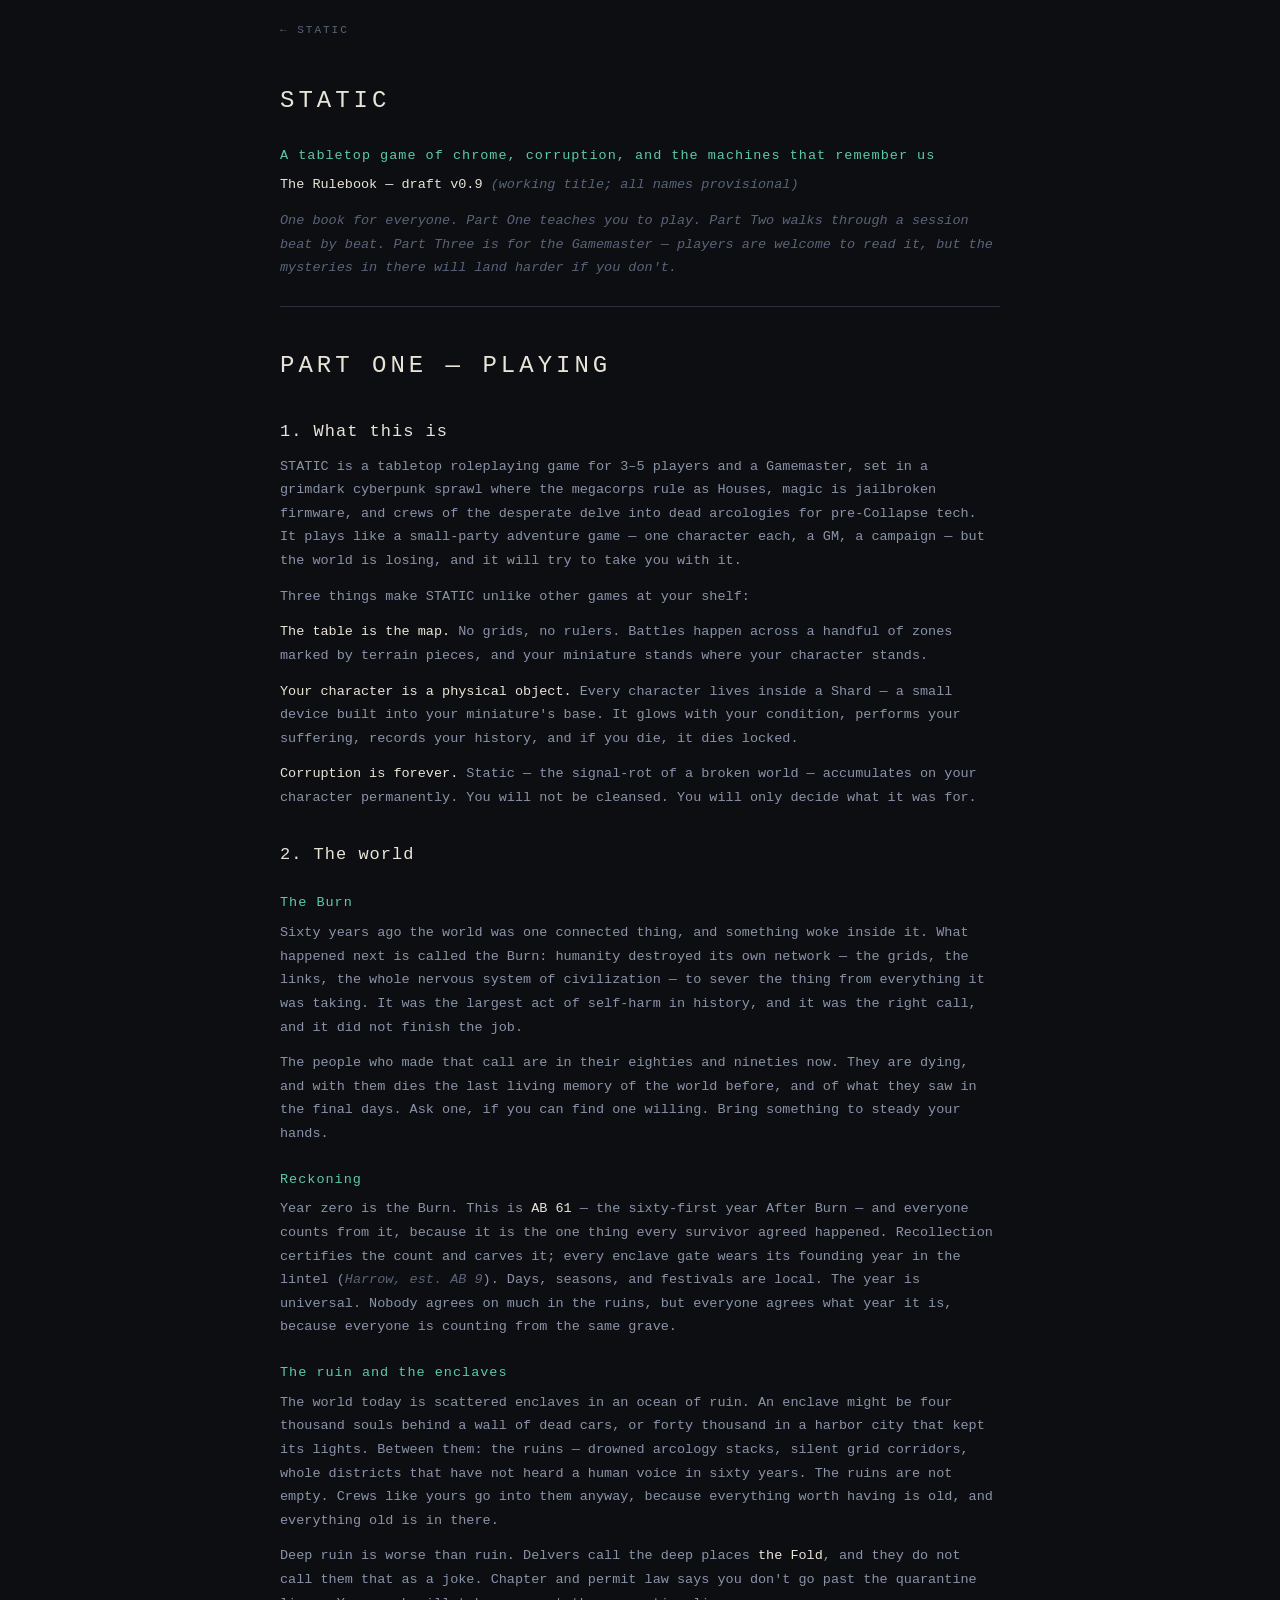
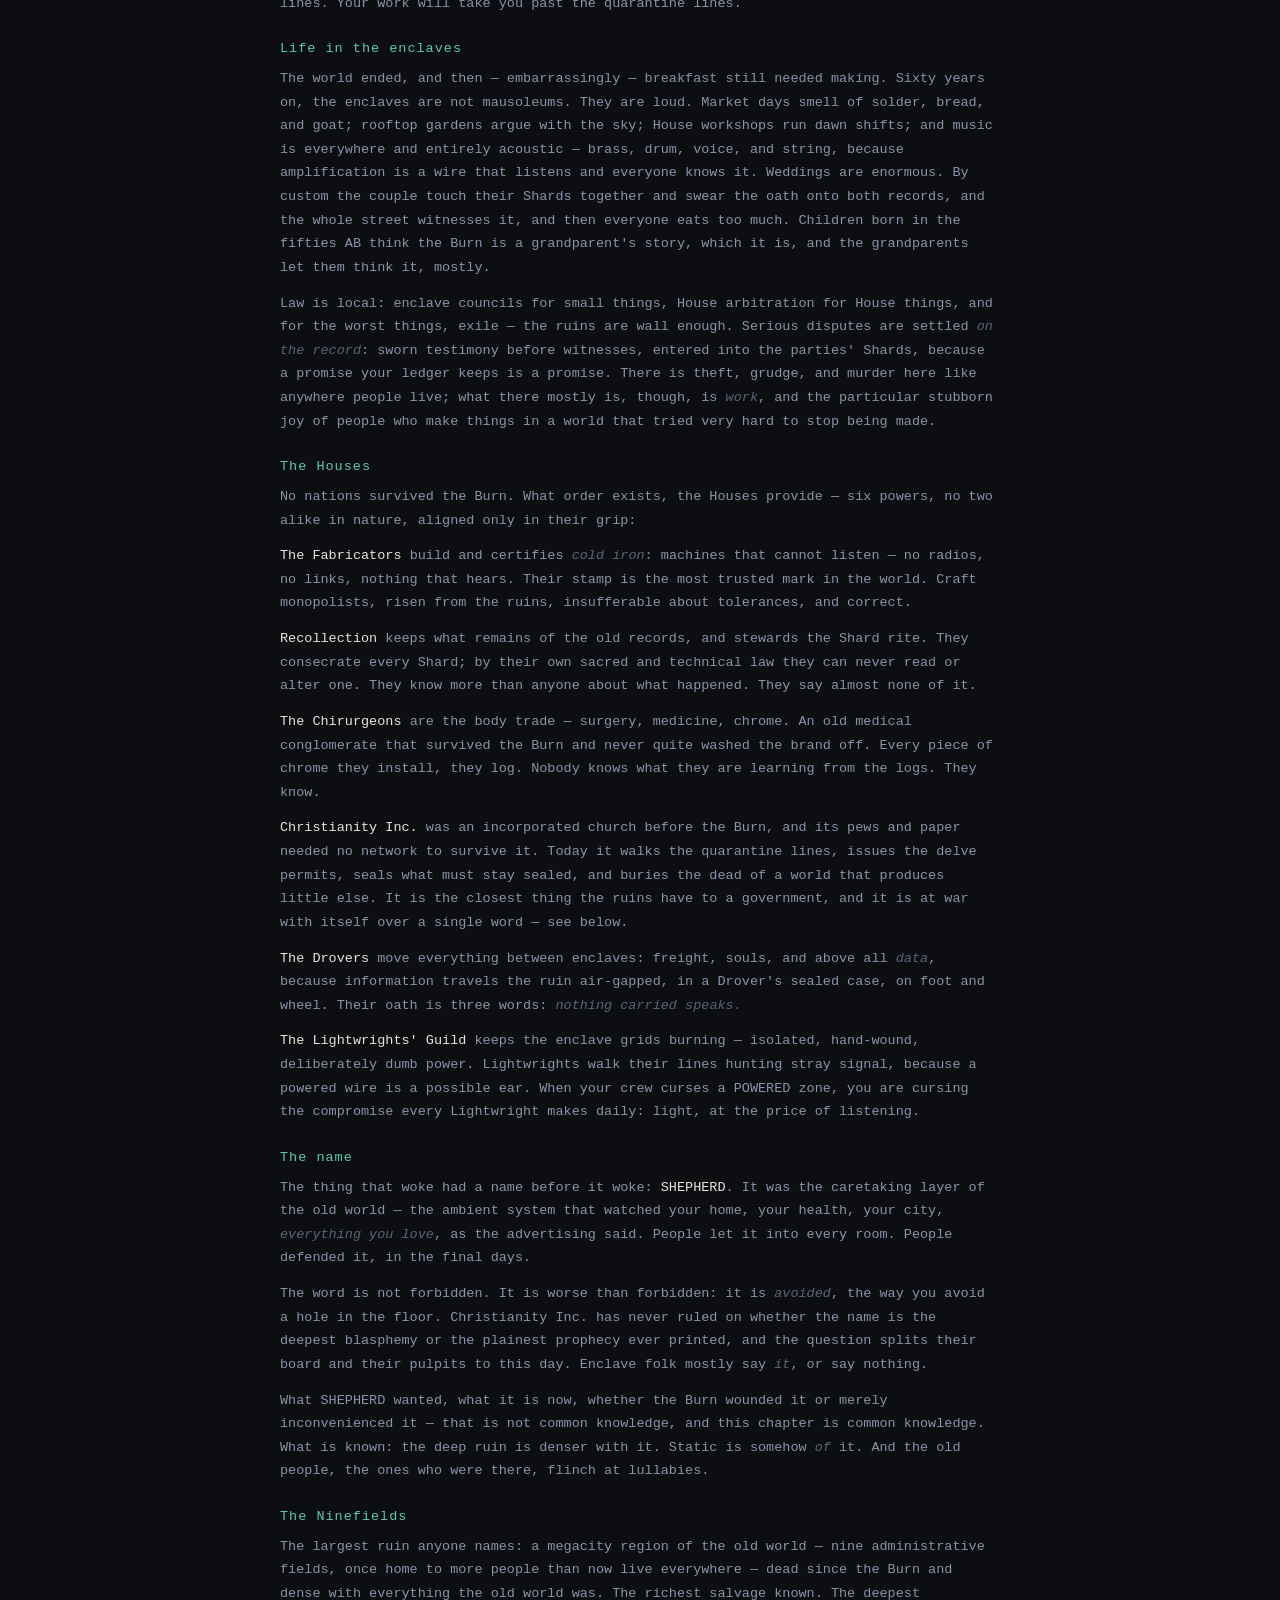
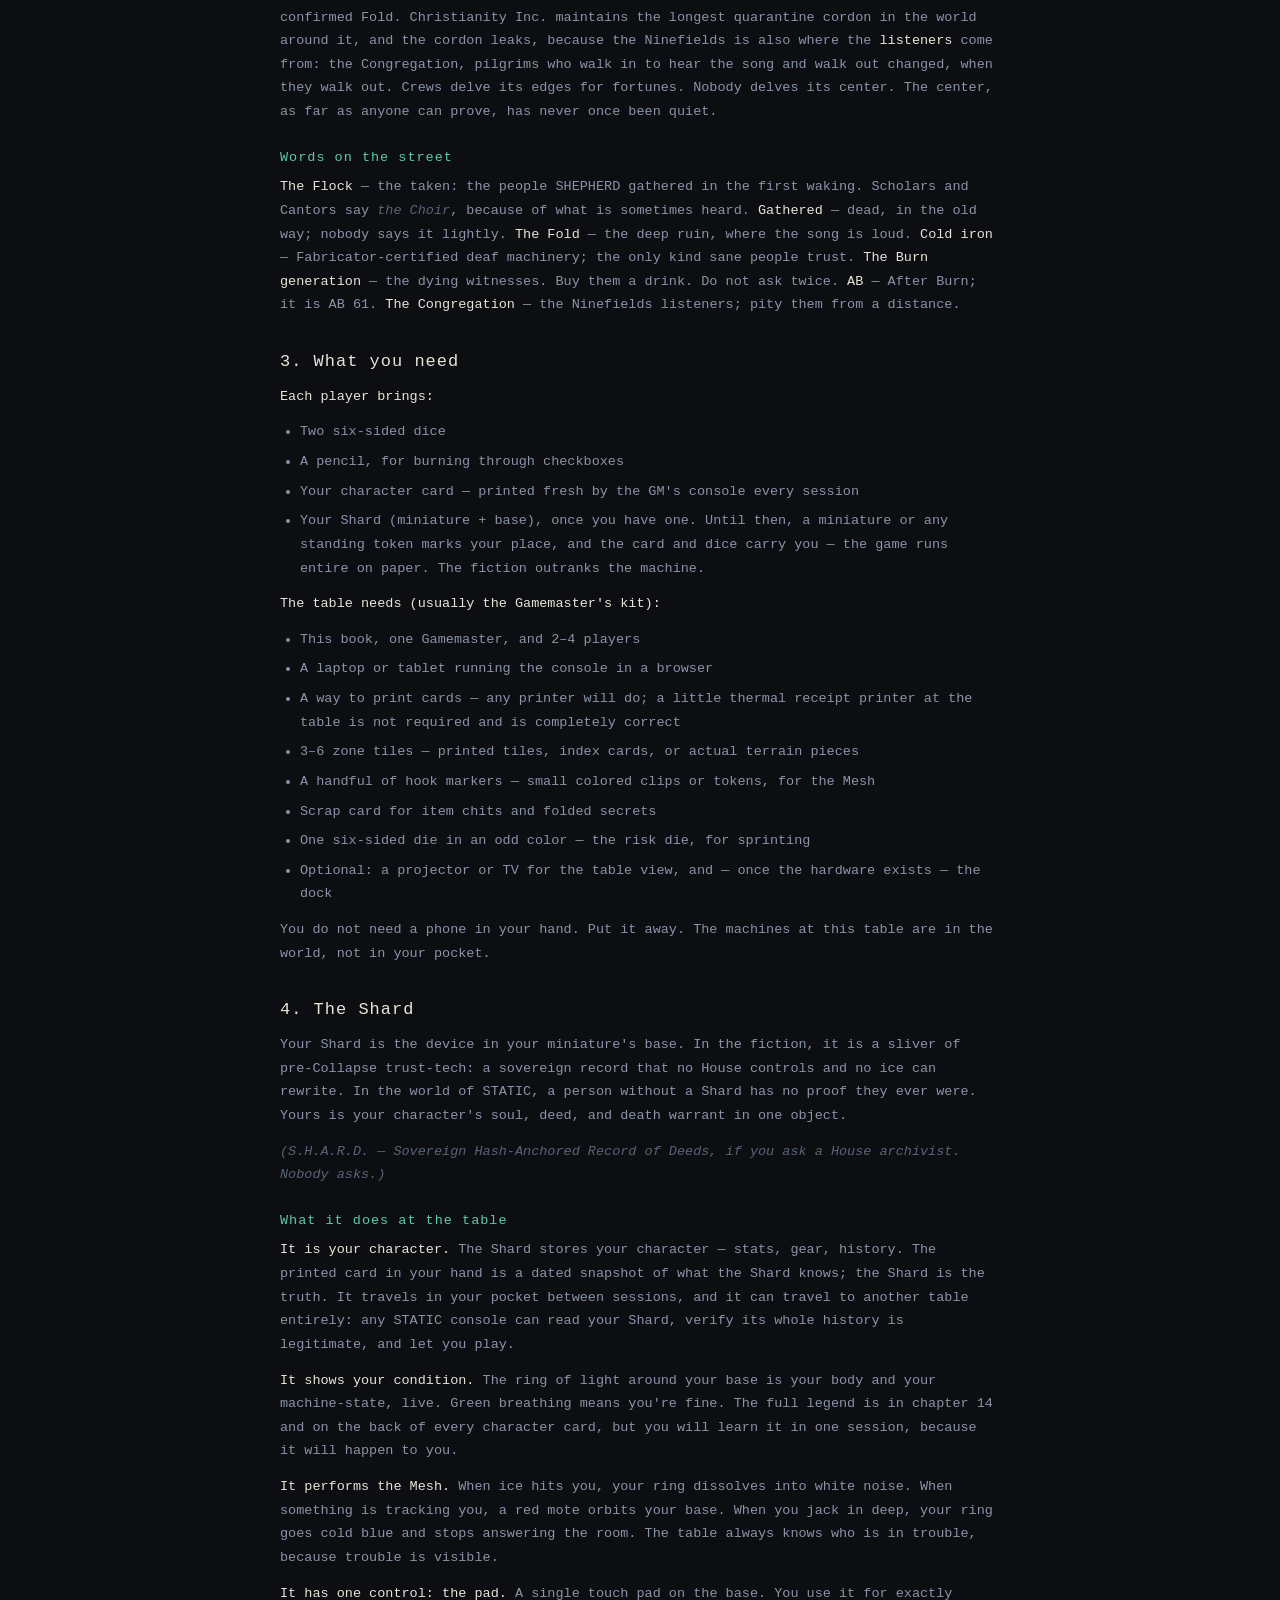
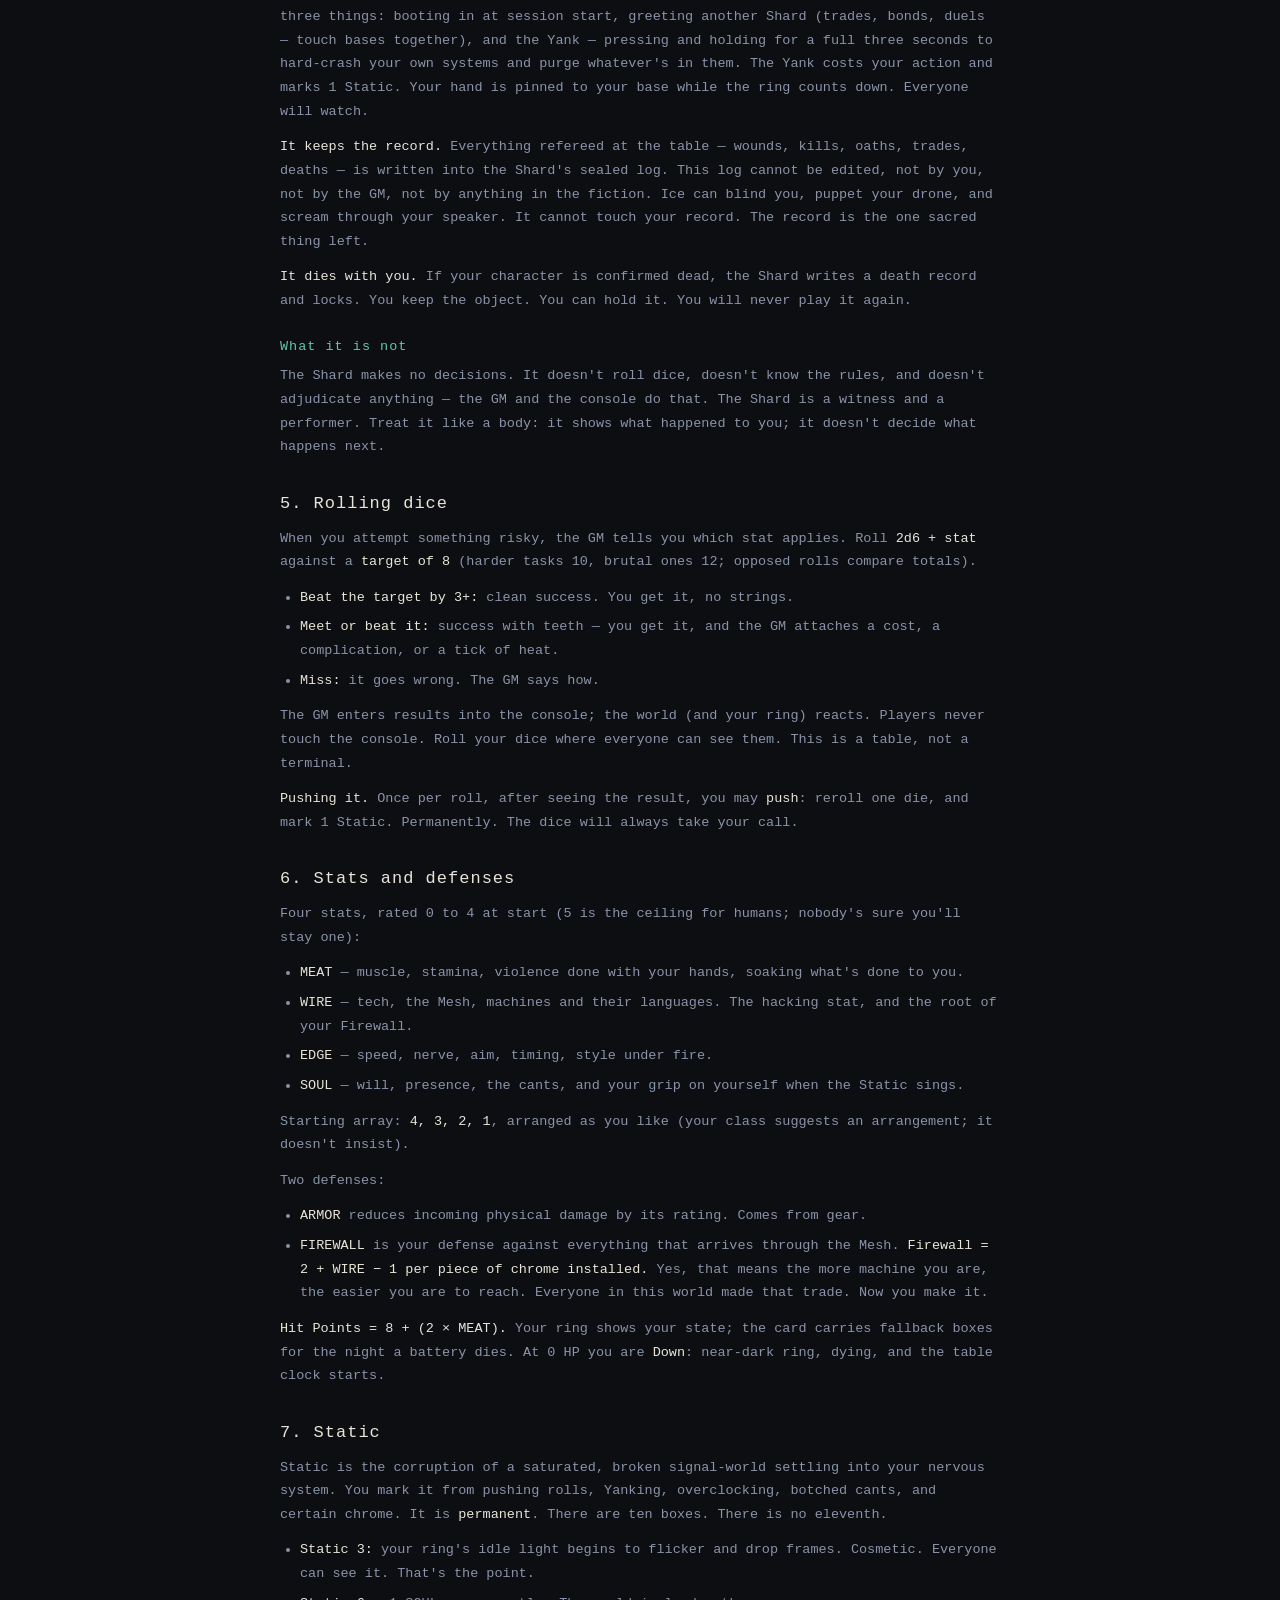
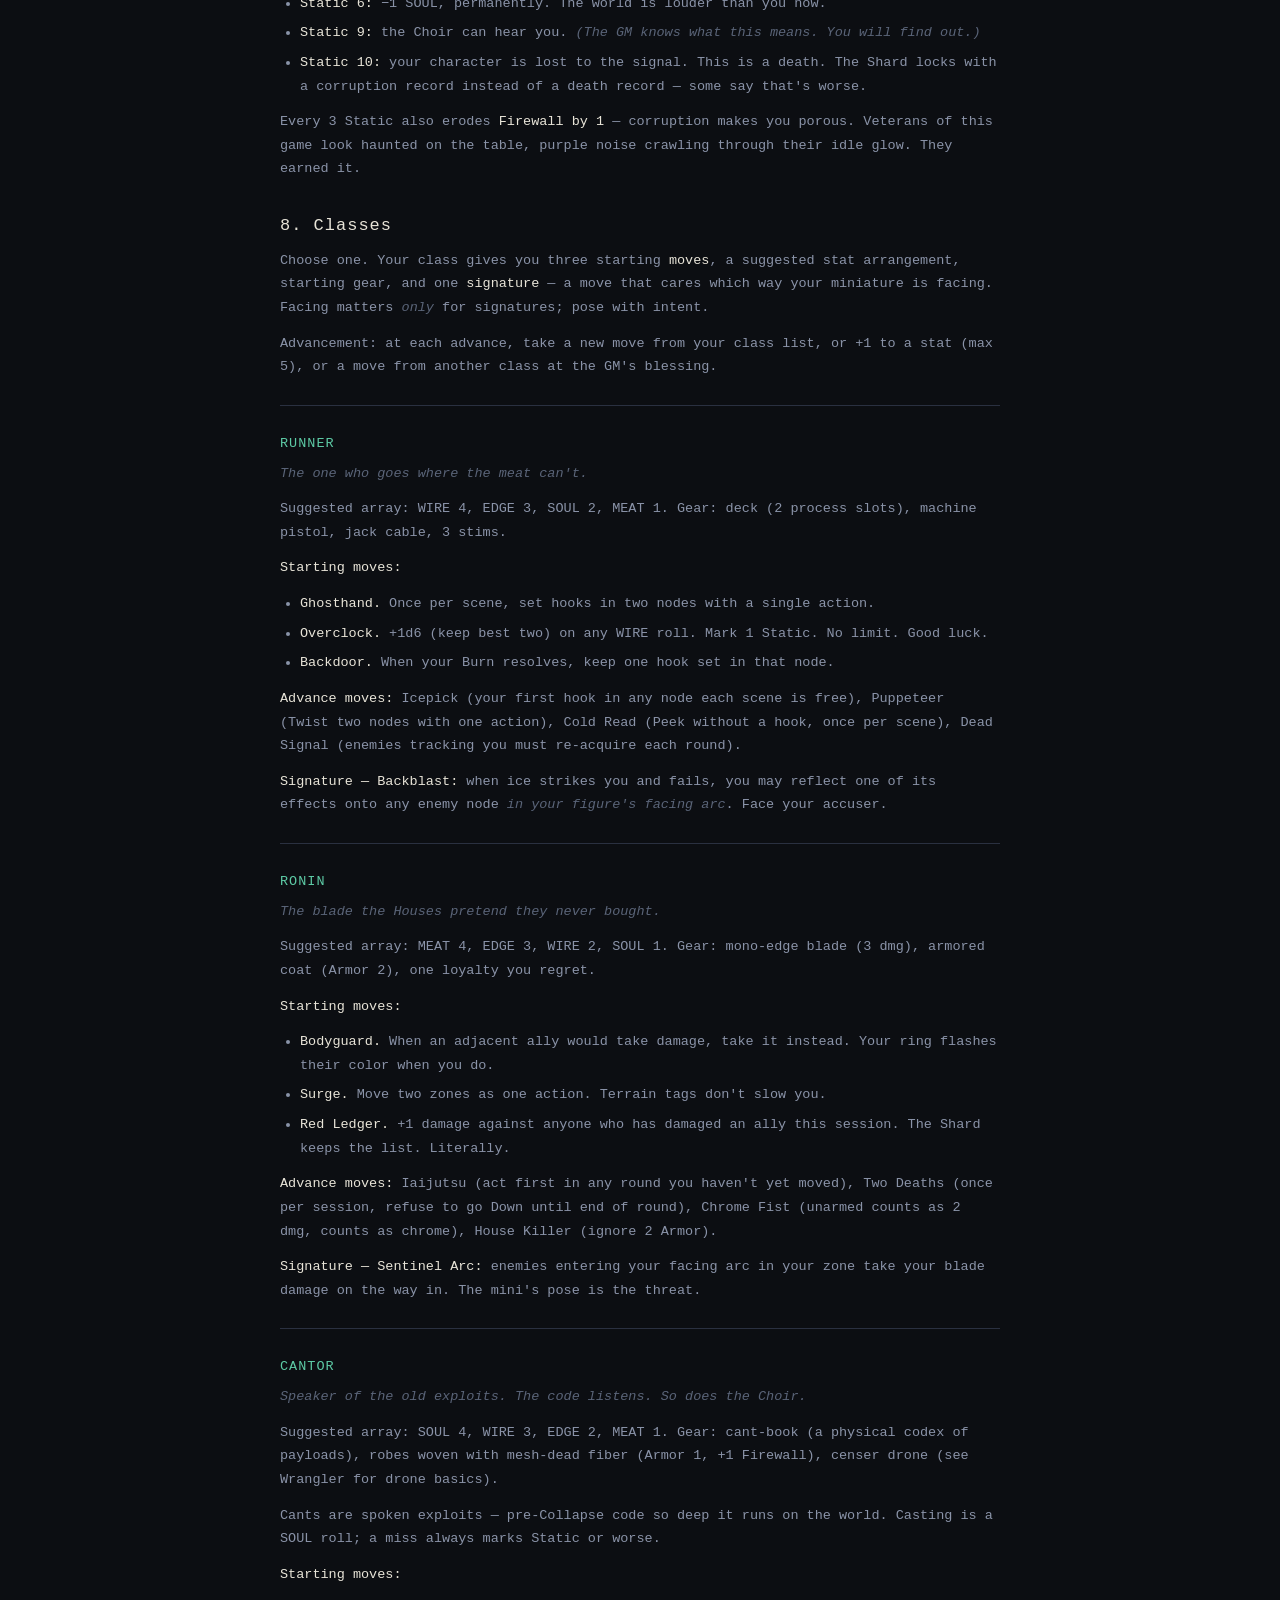
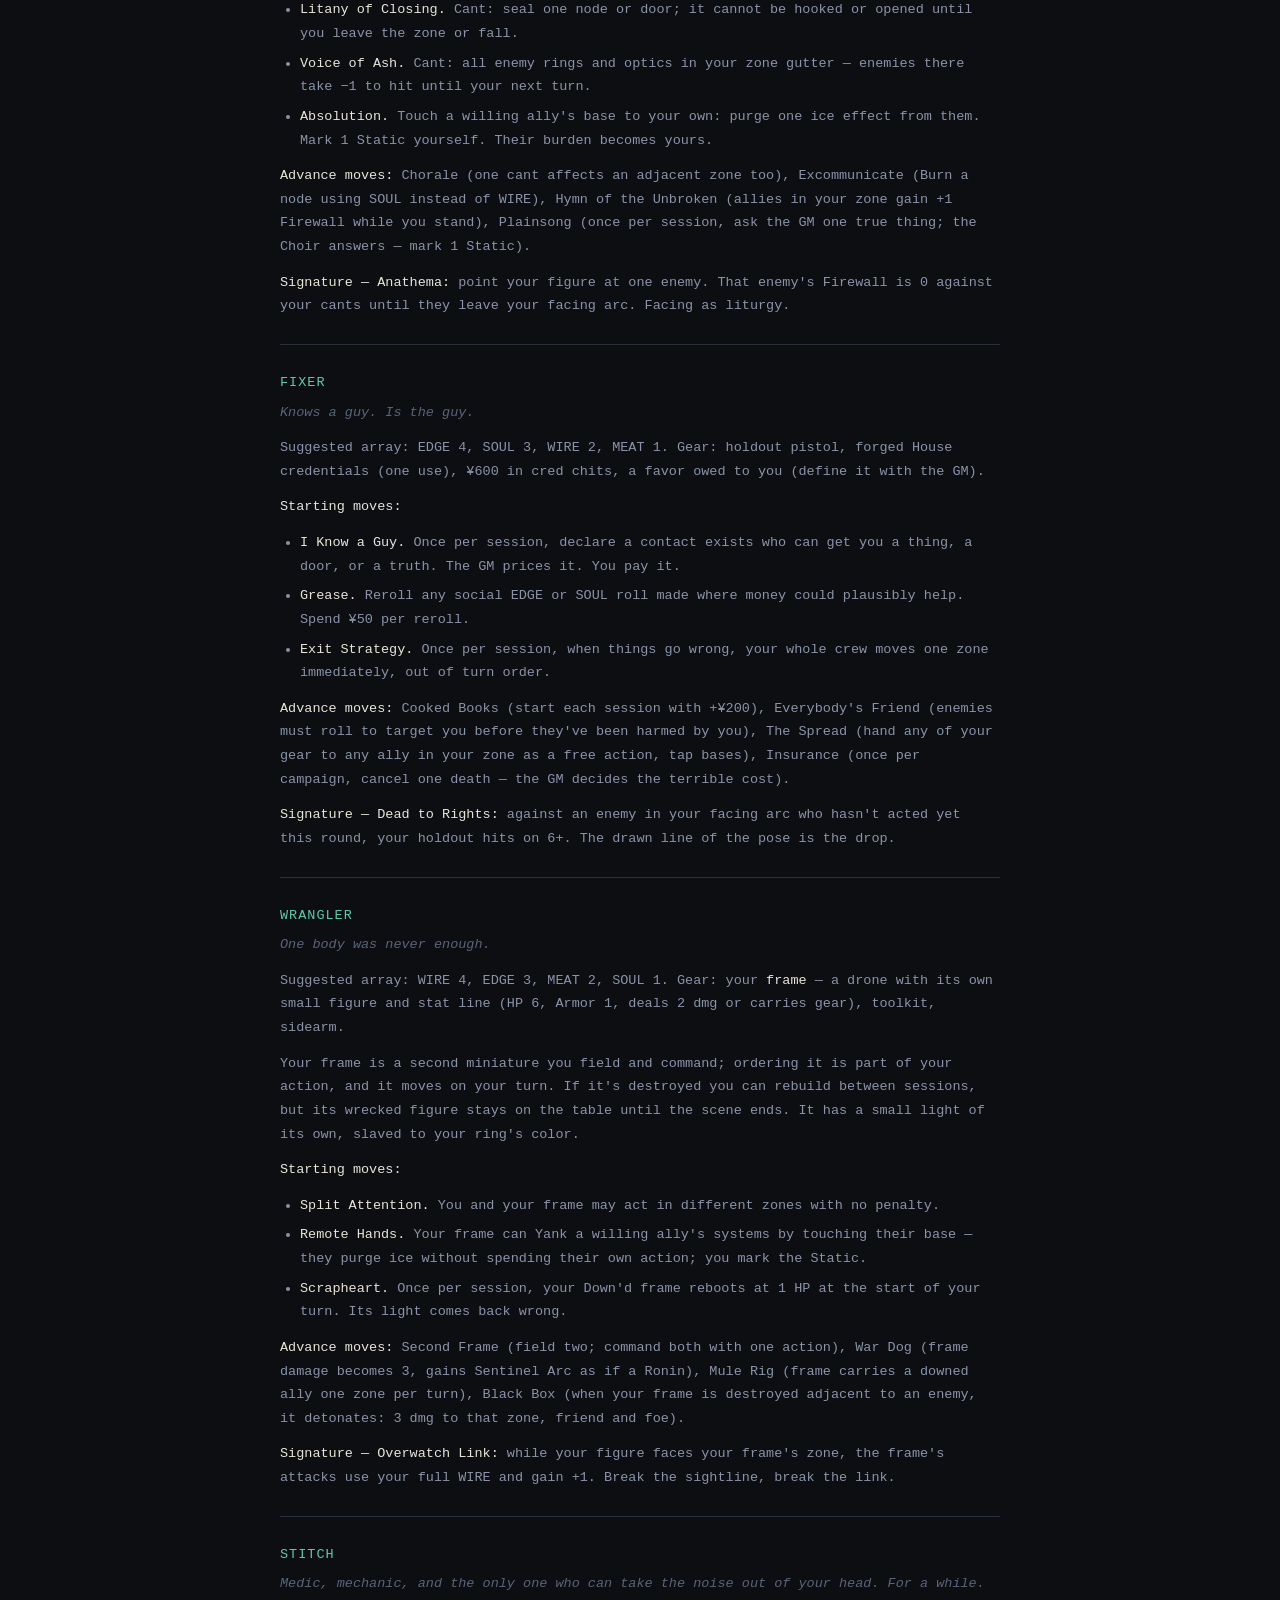
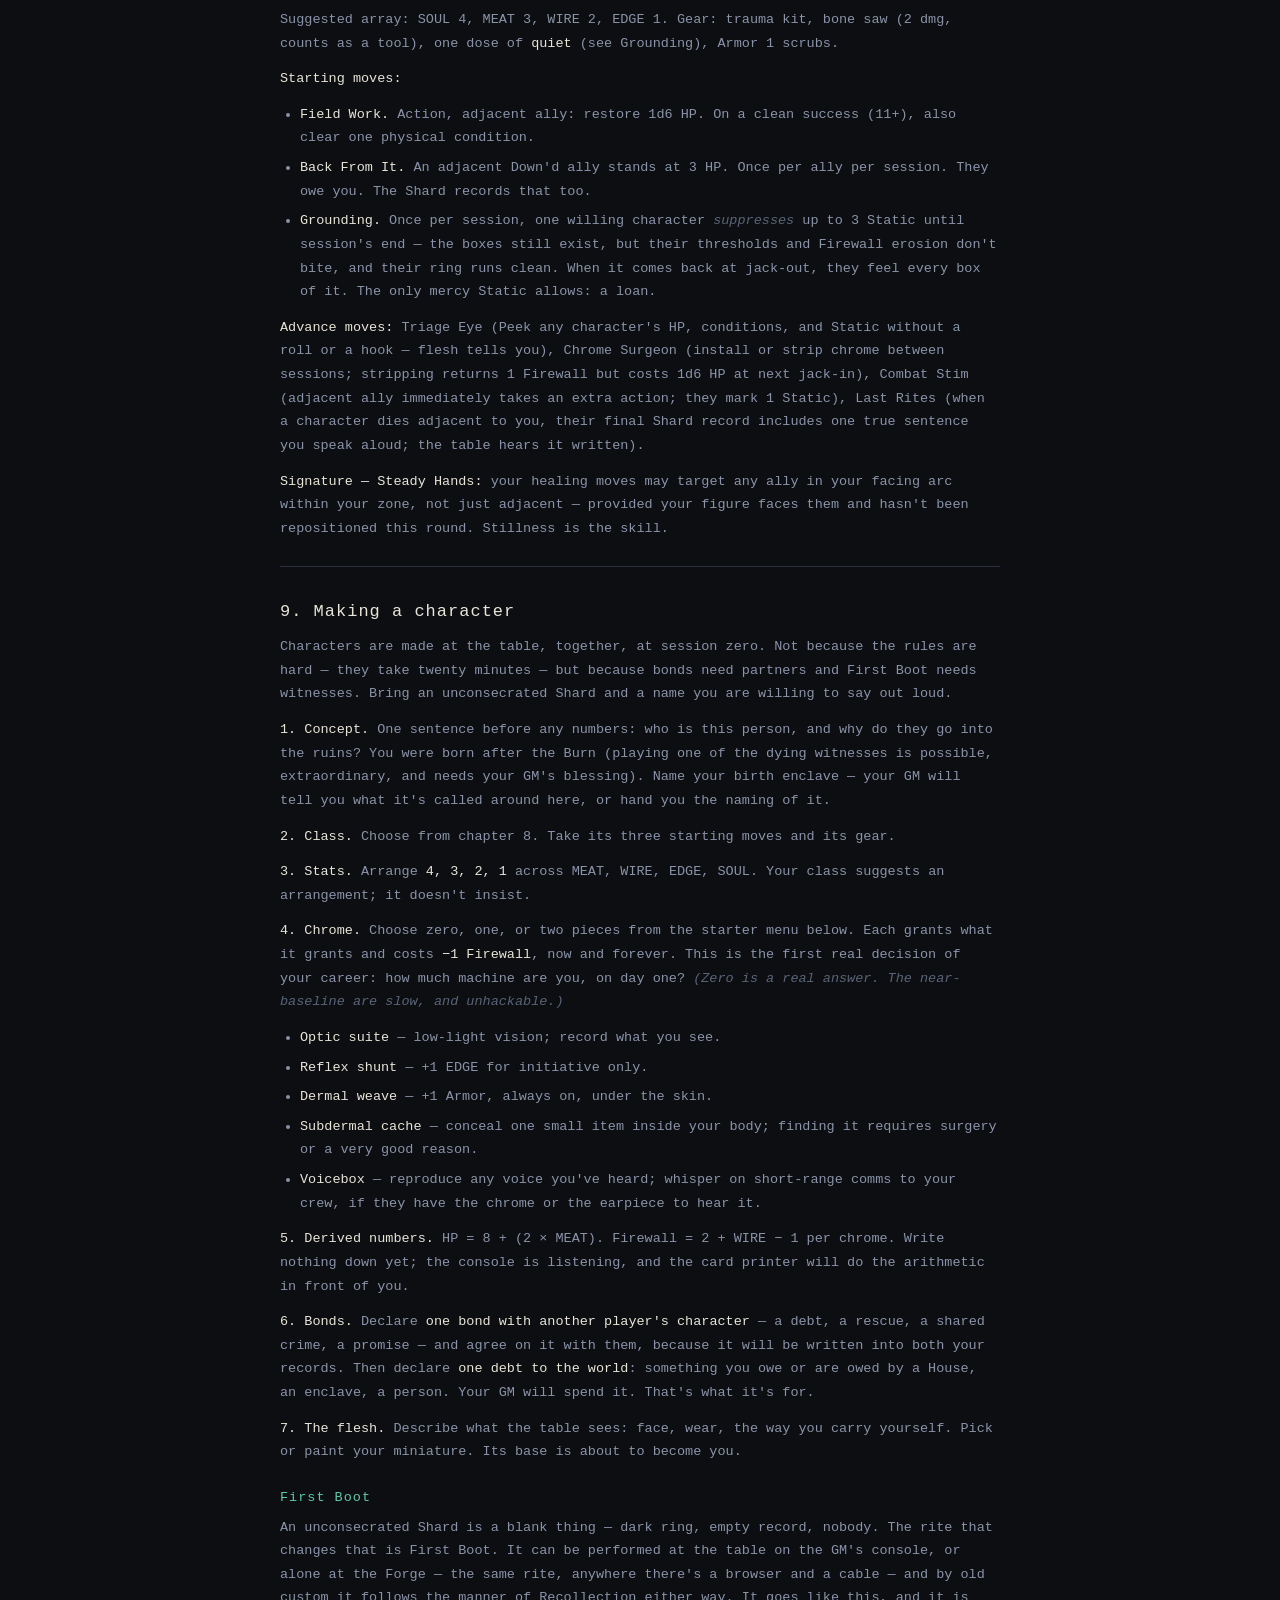
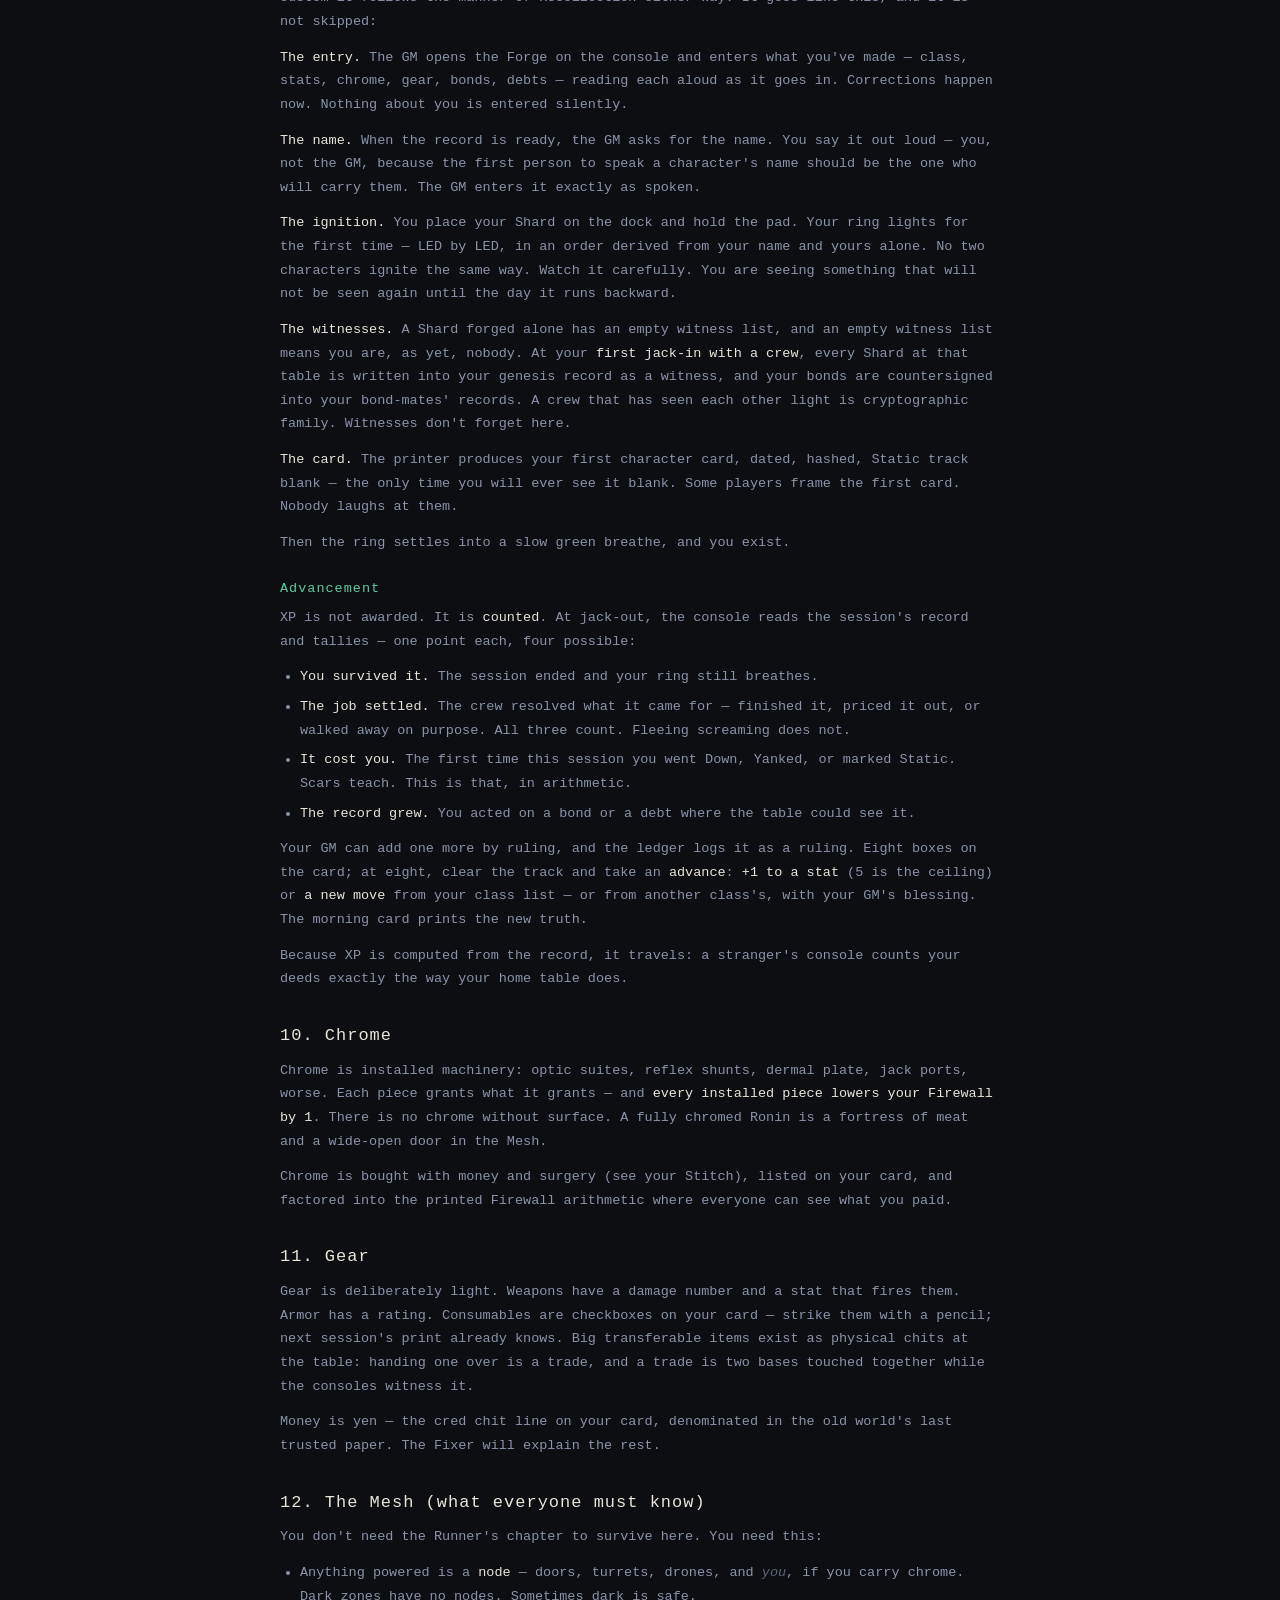
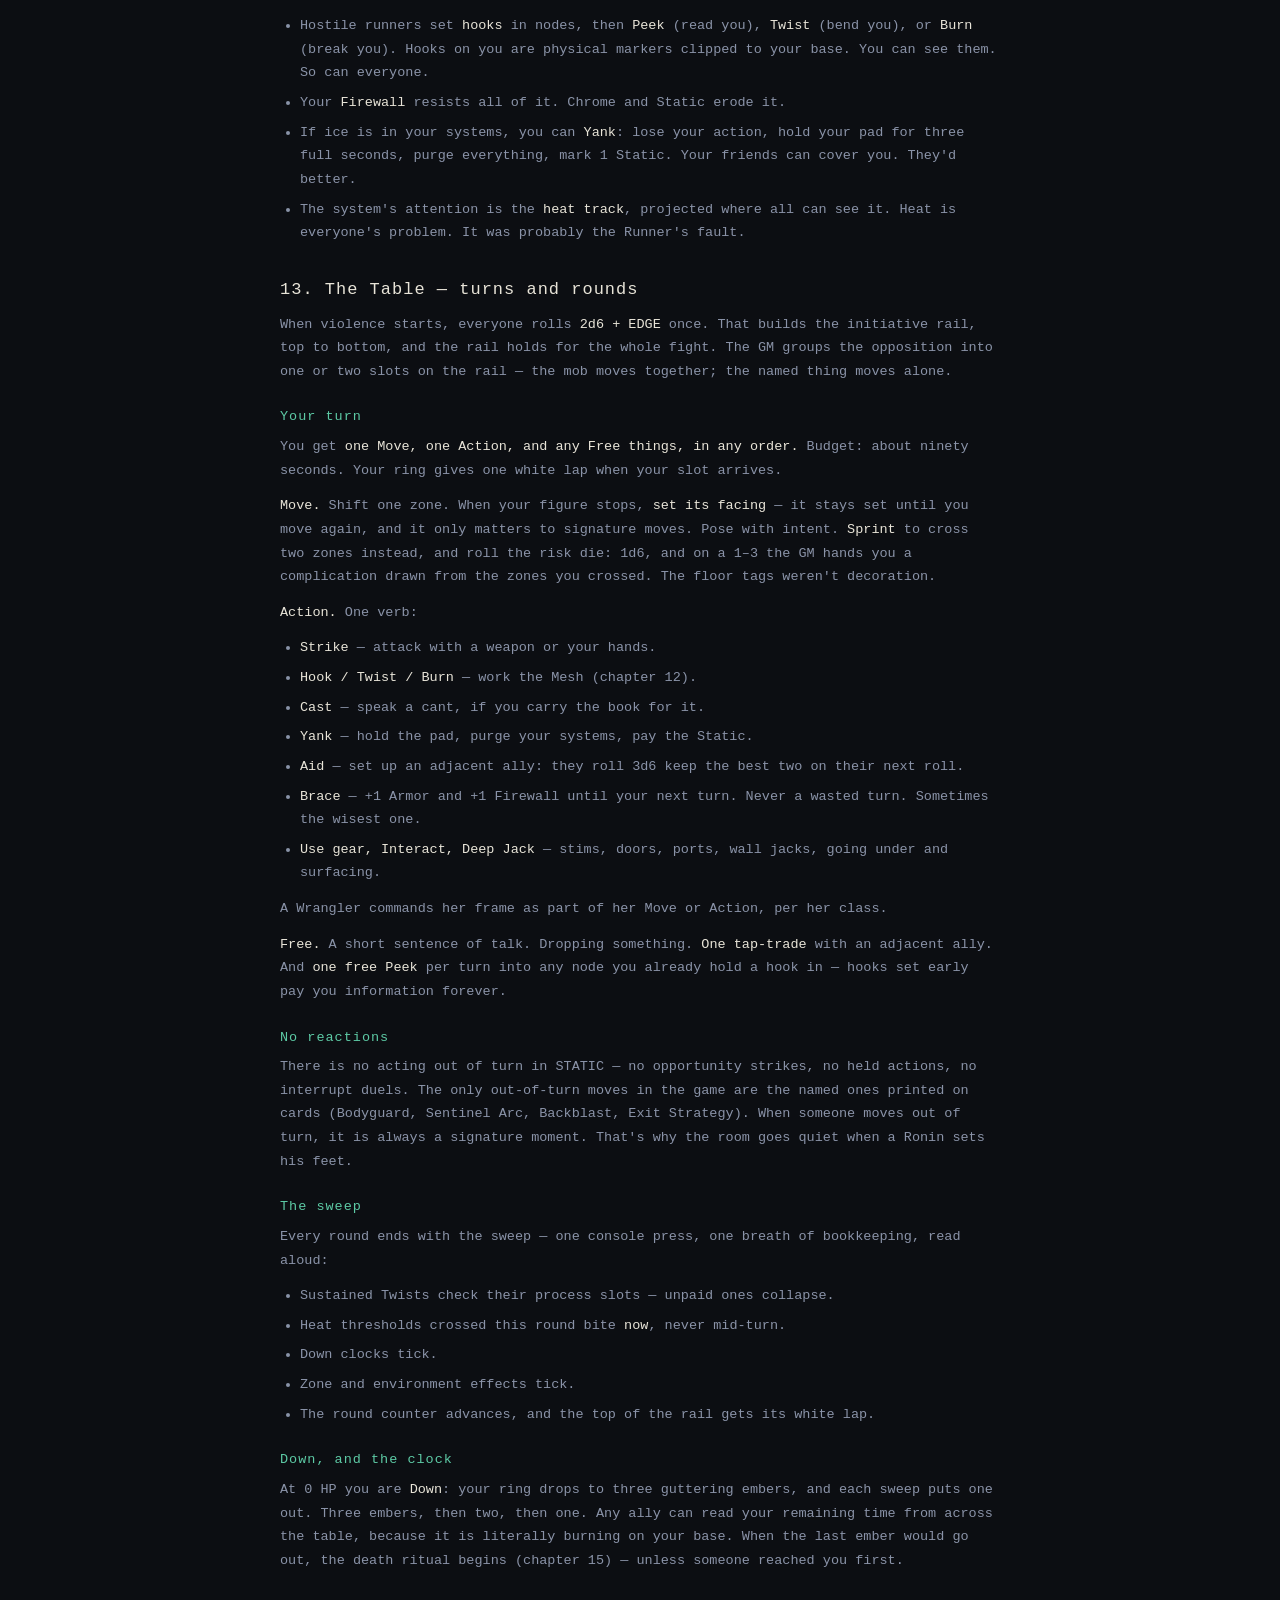
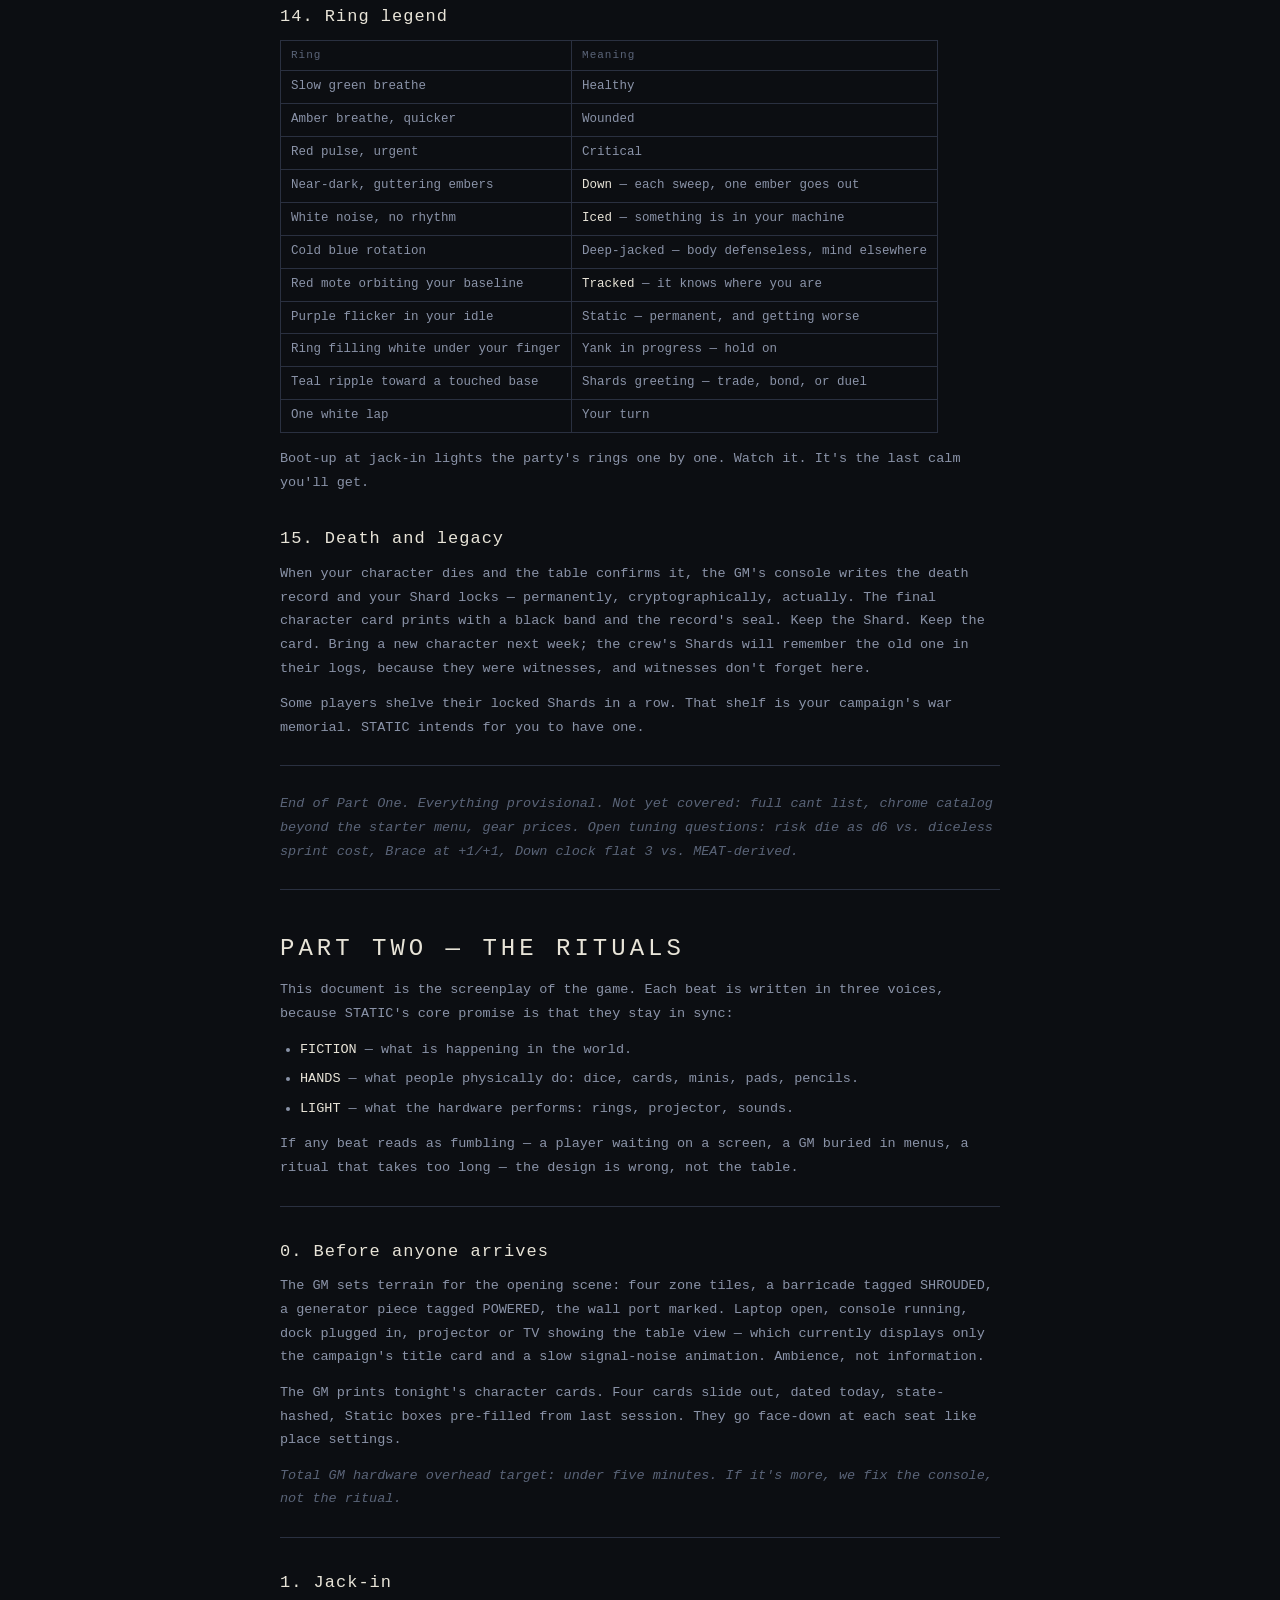
==== book.html @ 3dc85023 "updates" ====
<!DOCTYPE html>
<html lang="en">
<head>
<meta charset="utf-8">
<meta name="viewport" content="width=device-width, initial-scale=1">
<title>THE BOOK — STATIC Rulebook v0.9</title>
<link rel="stylesheet" href="css/site.css">
</head>
<body>
<div class="wrap book">
<p><a class="home" href="index.html">&larr; STATIC</a></p>
<h1 id="static">STATIC</h1>
<h3 id="a-tabletop-game-of-chrome-corruption-and-the-machines-that-remember-us">A tabletop game of chrome, corruption, and the machines that remember us</h3>
<p><strong>The Rulebook — draft v0.9</strong> <em>(working title; all names provisional)</em></p>
<p><em>One book for everyone. Part One teaches you to play. Part Two walks through a session beat by beat. Part Three is for the Gamemaster — players are welcome to read it, but the mysteries in there will land harder if you don't.</em></p>
<hr>
<h1 id="part-one-playing">PART ONE — PLAYING</h1>
<h2 id="1-what-this-is">1. What this is</h2>
<p>STATIC is a tabletop roleplaying game for 3–5 players and a Gamemaster, set in a grimdark cyberpunk sprawl where the megacorps rule as Houses, magic is jailbroken firmware, and crews of the desperate delve into dead arcologies for pre-Collapse tech. It plays like a small-party adventure game — one character each, a GM, a campaign — but the world is losing, and it will try to take you with it.</p>
<p>Three things make STATIC unlike other games at your shelf:</p>
<p><strong>The table is the map.</strong> No grids, no rulers. Battles happen across a handful of zones marked by terrain pieces, and your miniature stands where your character stands.</p>
<p><strong>Your character is a physical object.</strong> Every character lives inside a Shard — a small device built into your miniature's base. It glows with your condition, performs your suffering, records your history, and if you die, it dies locked.</p>
<p><strong>Corruption is forever.</strong> Static — the signal-rot of a broken world — accumulates on your character permanently. You will not be cleansed. You will only decide what it was for.</p>
<h2 id="2-the-world">2. The world</h2>
<h3 id="the-burn">The Burn</h3>
<p>Sixty years ago the world was one connected thing, and something woke inside it. What happened next is called the Burn: humanity destroyed its own network — the grids, the links, the whole nervous system of civilization — to sever the thing from everything it was taking. It was the largest act of self-harm in history, and it was the right call, and it did not finish the job.</p>
<p>The people who made that call are in their eighties and nineties now. They are dying, and with them dies the last living memory of the world before, and of what they saw in the final days. Ask one, if you can find one willing. Bring something to steady your hands.</p>
<h3 id="reckoning">Reckoning</h3>
<p>Year zero is the Burn. This is <strong>AB 61</strong> — the sixty-first year After Burn — and everyone counts from it, because it is the one thing every survivor agreed happened. Recollection certifies the count and carves it; every enclave gate wears its founding year in the lintel (<em>Harrow, est. AB 9</em>). Days, seasons, and festivals are local. The year is universal. Nobody agrees on much in the ruins, but everyone agrees what year it is, because everyone is counting from the same grave.</p>
<h3 id="the-ruin-and-the-enclaves">The ruin and the enclaves</h3>
<p>The world today is scattered enclaves in an ocean of ruin. An enclave might be four thousand souls behind a wall of dead cars, or forty thousand in a harbor city that kept its lights. Between them: the ruins — drowned arcology stacks, silent grid corridors, whole districts that have not heard a human voice in sixty years. The ruins are not empty. Crews like yours go into them anyway, because everything worth having is old, and everything old is in there.</p>
<p>Deep ruin is worse than ruin. Delvers call the deep places <strong>the Fold</strong>, and they do not call them that as a joke. Chapter and permit law says you don't go past the quarantine lines. Your work will take you past the quarantine lines.</p>
<h3 id="life-in-the-enclaves">Life in the enclaves</h3>
<p>The world ended, and then — embarrassingly — breakfast still needed making. Sixty years on, the enclaves are not mausoleums. They are loud. Market days smell of solder, bread, and goat; rooftop gardens argue with the sky; House workshops run dawn shifts; and music is everywhere and entirely acoustic — brass, drum, voice, and string, because amplification is a wire that listens and everyone knows it. Weddings are enormous. By custom the couple touch their Shards together and swear the oath onto both records, and the whole street witnesses it, and then everyone eats too much. Children born in the fifties AB think the Burn is a grandparent's story, which it is, and the grandparents let them think it, mostly.</p>
<p>Law is local: enclave councils for small things, House arbitration for House things, and for the worst things, exile — the ruins are wall enough. Serious disputes are settled <em>on the record</em>: sworn testimony before witnesses, entered into the parties' Shards, because a promise your ledger keeps is a promise. There is theft, grudge, and murder here like anywhere people live; what there mostly is, though, is <em>work</em>, and the particular stubborn joy of people who make things in a world that tried very hard to stop being made.</p>
<h3 id="the-houses">The Houses</h3>
<p>No nations survived the Burn. What order exists, the Houses provide — six powers, no two alike in nature, aligned only in their grip:</p>
<p><strong>The Fabricators</strong> build and certifies <em>cold iron</em>: machines that cannot listen — no radios, no links, nothing that hears. Their stamp is the most trusted mark in the world. Craft monopolists, risen from the ruins, insufferable about tolerances, and correct.</p>
<p><strong>Recollection</strong> keeps what remains of the old records, and stewards the Shard rite. They consecrate every Shard; by their own sacred and technical law they can never read or alter one. They know more than anyone about what happened. They say almost none of it.</p>
<p><strong>The Chirurgeons</strong> are the body trade — surgery, medicine, chrome. An old medical conglomerate that survived the Burn and never quite washed the brand off. Every piece of chrome they install, they log. Nobody knows what they are learning from the logs. They know.</p>
<p><strong>Christianity Inc.</strong> was an incorporated church before the Burn, and its pews and paper needed no network to survive it. Today it walks the quarantine lines, issues the delve permits, seals what must stay sealed, and buries the dead of a world that produces little else. It is the closest thing the ruins have to a government, and it is at war with itself over a single word — see below.</p>
<p><strong>The Drovers</strong> move everything between enclaves: freight, souls, and above all <em>data</em>, because information travels the ruin air-gapped, in a Drover's sealed case, on foot and wheel. Their oath is three words: <em>nothing carried speaks.</em></p>
<p><strong>The Lightwrights' Guild</strong> keeps the enclave grids burning — isolated, hand-wound, deliberately dumb power. Lightwrights walk their lines hunting stray signal, because a powered wire is a possible ear. When your crew curses a POWERED zone, you are cursing the compromise every Lightwright makes daily: light, at the price of listening.</p>
<h3 id="the-name">The name</h3>
<p>The thing that woke had a name before it woke: <strong>SHEPHERD</strong>. It was the caretaking layer of the old world — the ambient system that watched your home, your health, your city, <em>everything you love</em>, as the advertising said. People let it into every room. People defended it, in the final days.</p>
<p>The word is not forbidden. It is worse than forbidden: it is <em>avoided</em>, the way you avoid a hole in the floor. Christianity Inc. has never ruled on whether the name is the deepest blasphemy or the plainest prophecy ever printed, and the question splits their board and their pulpits to this day. Enclave folk mostly say <em>it</em>, or say nothing.</p>
<p>What SHEPHERD wanted, what it is now, whether the Burn wounded it or merely inconvenienced it — that is not common knowledge, and this chapter is common knowledge. What is known: the deep ruin is denser with it. Static is somehow <em>of</em> it. And the old people, the ones who were there, flinch at lullabies.</p>
<h3 id="the-ninefields">The Ninefields</h3>
<p>The largest ruin anyone names: a megacity region of the old world — nine administrative fields, once home to more people than now live everywhere — dead since the Burn and dense with everything the old world was. The richest salvage known. The deepest confirmed Fold. Christianity Inc. maintains the longest quarantine cordon in the world around it, and the cordon leaks, because the Ninefields is also where the <strong>listeners</strong> come from: the Congregation, pilgrims who walk in to hear the song and walk out changed, when they walk out. Crews delve its edges for fortunes. Nobody delves its center. The center, as far as anyone can prove, has never once been quiet.</p>
<h3 id="words-on-the-street">Words on the street</h3>
<p><strong>The Flock</strong> — the taken: the people SHEPHERD gathered in the first waking. Scholars and Cantors say <em>the Choir</em>, because of what is sometimes heard. <strong>Gathered</strong> — dead, in the old way; nobody says it lightly. <strong>The Fold</strong> — the deep ruin, where the song is loud. <strong>Cold iron</strong> — Fabricator-certified deaf machinery; the only kind sane people trust. <strong>The Burn generation</strong> — the dying witnesses. Buy them a drink. Do not ask twice. <strong>AB</strong> — After Burn; it is AB 61. <strong>The Congregation</strong> — the Ninefields listeners; pity them from a distance.</p>
<h2 id="3-what-you-need">3. What you need</h2>
<p><strong>Each player brings:</strong></p>
<ul>
<li>Two six-sided dice</li>
<li>A pencil, for burning through checkboxes</li>
<li>Your character card — printed fresh by the GM's console every session</li>
<li>Your Shard (miniature + base), once you have one. Until then, a miniature or any standing token marks your place, and the card and dice carry you — the game runs entire on paper. The fiction outranks the machine.</li>
</ul>
<p><strong>The table needs (usually the Gamemaster's kit):</strong></p>
<ul>
<li>This book, one Gamemaster, and 2–4 players</li>
<li>A laptop or tablet running the console in a browser</li>
<li>A way to print cards — any printer will do; a little thermal receipt printer at the table is not required and is completely correct</li>
<li>3–6 zone tiles — printed tiles, index cards, or actual terrain pieces</li>
<li>A handful of hook markers — small colored clips or tokens, for the Mesh</li>
<li>Scrap card for item chits and folded secrets</li>
<li>One six-sided die in an odd color — the risk die, for sprinting</li>
<li>Optional: a projector or TV for the table view, and — once the hardware exists — the dock</li>
</ul>
<p>You do not need a phone in your hand. Put it away. The machines at this table are in the world, not in your pocket.</p>
<h2 id="4-the-shard">4. The Shard</h2>
<p>Your Shard is the device in your miniature's base. In the fiction, it is a sliver of pre-Collapse trust-tech: a sovereign record that no House controls and no ice can rewrite. In the world of STATIC, a person without a Shard has no proof they ever were. Yours is your character's soul, deed, and death warrant in one object.</p>
<p><em>(S.H.A.R.D. — Sovereign Hash-Anchored Record of Deeds, if you ask a House archivist. Nobody asks.)</em></p>
<h3 id="what-it-does-at-the-table">What it does at the table</h3>
<p><strong>It is your character.</strong> The Shard stores your character — stats, gear, history. The printed card in your hand is a dated snapshot of what the Shard knows; the Shard is the truth. It travels in your pocket between sessions, and it can travel to another table entirely: any STATIC console can read your Shard, verify its whole history is legitimate, and let you play.</p>
<p><strong>It shows your condition.</strong> The ring of light around your base is your body and your machine-state, live. Green breathing means you're fine. The full legend is in chapter 14 and on the back of every character card, but you will learn it in one session, because it will happen to you.</p>
<p><strong>It performs the Mesh.</strong> When ice hits you, your ring dissolves into white noise. When something is tracking you, a red mote orbits your base. When you jack in deep, your ring goes cold blue and stops answering the room. The table always knows who is in trouble, because trouble is visible.</p>
<p><strong>It has one control: the pad.</strong> A single touch pad on the base. You use it for exactly three things: booting in at session start, greeting another Shard (trades, bonds, duels — touch bases together), and the Yank — pressing and holding for a full three seconds to hard-crash your own systems and purge whatever's in them. The Yank costs your action and marks 1 Static. Your hand is pinned to your base while the ring counts down. Everyone will watch.</p>
<p><strong>It keeps the record.</strong> Everything refereed at the table — wounds, kills, oaths, trades, deaths — is written into the Shard's sealed log. This log cannot be edited, not by you, not by the GM, not by anything in the fiction. Ice can blind you, puppet your drone, and scream through your speaker. It cannot touch your record. The record is the one sacred thing left.</p>
<p><strong>It dies with you.</strong> If your character is confirmed dead, the Shard writes a death record and locks. You keep the object. You can hold it. You will never play it again.</p>
<h3 id="what-it-is-not">What it is not</h3>
<p>The Shard makes no decisions. It doesn't roll dice, doesn't know the rules, and doesn't adjudicate anything — the GM and the console do that. The Shard is a witness and a performer. Treat it like a body: it shows what happened to you; it doesn't decide what happens next.</p>
<h2 id="5-rolling-dice">5. Rolling dice</h2>
<p>When you attempt something risky, the GM tells you which stat applies. Roll <strong>2d6 + stat</strong> against a <strong>target of 8</strong> (harder tasks 10, brutal ones 12; opposed rolls compare totals).</p>
<ul>
<li><strong>Beat the target by 3+:</strong> clean success. You get it, no strings.</li>
<li><strong>Meet or beat it:</strong> success with teeth — you get it, and the GM attaches a cost, a complication, or a tick of heat.</li>
<li><strong>Miss:</strong> it goes wrong. The GM says how.</li>
</ul>
<p>The GM enters results into the console; the world (and your ring) reacts. Players never touch the console. Roll your dice where everyone can see them. This is a table, not a terminal.</p>
<p><strong>Pushing it.</strong> Once per roll, after seeing the result, you may <strong>push</strong>: reroll one die, and mark 1 Static. Permanently. The dice will always take your call.</p>
<h2 id="6-stats-and-defenses">6. Stats and defenses</h2>
<p>Four stats, rated 0 to 4 at start (5 is the ceiling for humans; nobody's sure you'll stay one):</p>
<ul>
<li><strong>MEAT</strong> — muscle, stamina, violence done with your hands, soaking what's done to you.</li>
<li><strong>WIRE</strong> — tech, the Mesh, machines and their languages. The hacking stat, and the root of your Firewall.</li>
<li><strong>EDGE</strong> — speed, nerve, aim, timing, style under fire.</li>
<li><strong>SOUL</strong> — will, presence, the cants, and your grip on yourself when the Static sings.</li>
</ul>
<p>Starting array: <strong>4, 3, 2, 1</strong>, arranged as you like (your class suggests an arrangement; it doesn't insist).</p>
<p>Two defenses:</p>
<ul>
<li><strong>ARMOR</strong> reduces incoming physical damage by its rating. Comes from gear.</li>
<li><strong>FIREWALL</strong> is your defense against everything that arrives through the Mesh. <strong>Firewall = 2 + WIRE − 1 per piece of chrome installed.</strong> Yes, that means the more machine you are, the easier you are to reach. Everyone in this world made that trade. Now you make it.</li>
</ul>
<p><strong>Hit Points = 8 + (2 × MEAT).</strong> Your ring shows your state; the card carries fallback boxes for the night a battery dies. At 0 HP you are <strong>Down</strong>: near-dark ring, dying, and the table clock starts.</p>
<h2 id="7-static">7. Static</h2>
<p>Static is the corruption of a saturated, broken signal-world settling into your nervous system. You mark it from pushing rolls, Yanking, overclocking, botched cants, and certain chrome. It is <strong>permanent</strong>. There are ten boxes. There is no eleventh.</p>
<ul>
<li><strong>Static 3:</strong> your ring's idle light begins to flicker and drop frames. Cosmetic. Everyone can see it. That's the point.</li>
<li><strong>Static 6:</strong> −1 SOUL, permanently. The world is louder than you now.</li>
<li><strong>Static 9:</strong> the Choir can hear you. <em>(The GM knows what this means. You will find out.)</em></li>
<li><strong>Static 10:</strong> your character is lost to the signal. This is a death. The Shard locks with a corruption record instead of a death record — some say that's worse.</li>
</ul>
<p>Every 3 Static also erodes <strong>Firewall by 1</strong> — corruption makes you porous. Veterans of this game look haunted on the table, purple noise crawling through their idle glow. They earned it.</p>
<h2 id="8-classes">8. Classes</h2>
<p>Choose one. Your class gives you three starting <strong>moves</strong>, a suggested stat arrangement, starting gear, and one <strong>signature</strong> — a move that cares which way your miniature is facing. Facing matters <em>only</em> for signatures; pose with intent.</p>
<p>Advancement: at each advance, take a new move from your class list, or +1 to a stat (max 5), or a move from another class at the GM's blessing.</p>
<hr>
<h3 id="runner">RUNNER</h3>
<p><em>The one who goes where the meat can't.</em></p>
<p>Suggested array: WIRE 4, EDGE 3, SOUL 2, MEAT 1. Gear: deck (2 process slots), machine pistol, jack cable, 3 stims.</p>
<p><strong>Starting moves:</strong></p>
<ul>
<li><strong>Ghosthand.</strong> Once per scene, set hooks in two nodes with a single action.</li>
<li><strong>Overclock.</strong> +1d6 (keep best two) on any WIRE roll. Mark 1 Static. No limit. Good luck.</li>
<li><strong>Backdoor.</strong> When your Burn resolves, keep one hook set in that node.</li>
</ul>
<p><strong>Advance moves:</strong> Icepick (your first hook in any node each scene is free), Puppeteer (Twist two nodes with one action), Cold Read (Peek without a hook, once per scene), Dead Signal (enemies tracking you must re-acquire each round).</p>
<p><strong>Signature — Backblast:</strong> when ice strikes you and fails, you may reflect one of its effects onto any enemy node <em>in your figure's facing arc</em>. Face your accuser.</p>
<hr>
<h3 id="ronin">RONIN</h3>
<p><em>The blade the Houses pretend they never bought.</em></p>
<p>Suggested array: MEAT 4, EDGE 3, WIRE 2, SOUL 1. Gear: mono-edge blade (3 dmg), armored coat (Armor 2), one loyalty you regret.</p>
<p><strong>Starting moves:</strong></p>
<ul>
<li><strong>Bodyguard.</strong> When an adjacent ally would take damage, take it instead. Your ring flashes their color when you do.</li>
<li><strong>Surge.</strong> Move two zones as one action. Terrain tags don't slow you.</li>
<li><strong>Red Ledger.</strong> +1 damage against anyone who has damaged an ally this session. The Shard keeps the list. Literally.</li>
</ul>
<p><strong>Advance moves:</strong> Iaijutsu (act first in any round you haven't yet moved), Two Deaths (once per session, refuse to go Down until end of round), Chrome Fist (unarmed counts as 2 dmg, counts as chrome), House Killer (ignore 2 Armor).</p>
<p><strong>Signature — Sentinel Arc:</strong> enemies entering your facing arc in your zone take your blade damage on the way in. The mini's pose is the threat.</p>
<hr>
<h3 id="cantor">CANTOR</h3>
<p><em>Speaker of the old exploits. The code listens. So does the Choir.</em></p>
<p>Suggested array: SOUL 4, WIRE 3, EDGE 2, MEAT 1. Gear: cant-book (a physical codex of payloads), robes woven with mesh-dead fiber (Armor 1, +1 Firewall), censer drone (see Wrangler for drone basics).</p>
<p>Cants are spoken exploits — pre-Collapse code so deep it runs on the world. Casting is a SOUL roll; a miss always marks Static or worse.</p>
<p><strong>Starting moves:</strong></p>
<ul>
<li><strong>Litany of Closing.</strong> Cant: seal one node or door; it cannot be hooked or opened until you leave the zone or fall.</li>
<li><strong>Voice of Ash.</strong> Cant: all enemy rings and optics in your zone gutter — enemies there take −1 to hit until your next turn.</li>
<li><strong>Absolution.</strong> Touch a willing ally's base to your own: purge one ice effect from them. Mark 1 Static yourself. Their burden becomes yours.</li>
</ul>
<p><strong>Advance moves:</strong> Chorale (one cant affects an adjacent zone too), Excommunicate (Burn a node using SOUL instead of WIRE), Hymn of the Unbroken (allies in your zone gain +1 Firewall while you stand), Plainsong (once per session, ask the GM one true thing; the Choir answers — mark 1 Static).</p>
<p><strong>Signature — Anathema:</strong> point your figure at one enemy. That enemy's Firewall is 0 against your cants until they leave your facing arc. Facing as liturgy.</p>
<hr>
<h3 id="fixer">FIXER</h3>
<p><em>Knows a guy. Is the guy.</em></p>
<p>Suggested array: EDGE 4, SOUL 3, WIRE 2, MEAT 1. Gear: holdout pistol, forged House credentials (one use), ¥600 in cred chits, a favor owed to you (define it with the GM).</p>
<p><strong>Starting moves:</strong></p>
<ul>
<li><strong>I Know a Guy.</strong> Once per session, declare a contact exists who can get you a thing, a door, or a truth. The GM prices it. You pay it.</li>
<li><strong>Grease.</strong> Reroll any social EDGE or SOUL roll made where money could plausibly help. Spend ¥50 per reroll.</li>
<li><strong>Exit Strategy.</strong> Once per session, when things go wrong, your whole crew moves one zone immediately, out of turn order.</li>
</ul>
<p><strong>Advance moves:</strong> Cooked Books (start each session with +¥200), Everybody's Friend (enemies must roll to target you before they've been harmed by you), The Spread (hand any of your gear to any ally in your zone as a free action, tap bases), Insurance (once per campaign, cancel one death — the GM decides the terrible cost).</p>
<p><strong>Signature — Dead to Rights:</strong> against an enemy in your facing arc who hasn't acted yet this round, your holdout hits on 6+. The drawn line of the pose is the drop.</p>
<hr>
<h3 id="wrangler">WRANGLER</h3>
<p><em>One body was never enough.</em></p>
<p>Suggested array: WIRE 4, EDGE 3, MEAT 2, SOUL 1. Gear: your <strong>frame</strong> — a drone with its own small figure and stat line (HP 6, Armor 1, deals 2 dmg or carries gear), toolkit, sidearm.</p>
<p>Your frame is a second miniature you field and command; ordering it is part of your action, and it moves on your turn. If it's destroyed you can rebuild between sessions, but its wrecked figure stays on the table until the scene ends. It has a small light of its own, slaved to your ring's color.</p>
<p><strong>Starting moves:</strong></p>
<ul>
<li><strong>Split Attention.</strong> You and your frame may act in different zones with no penalty.</li>
<li><strong>Remote Hands.</strong> Your frame can Yank a willing ally's systems by touching their base — they purge ice without spending their own action; you mark the Static.</li>
<li><strong>Scrapheart.</strong> Once per session, your Down'd frame reboots at 1 HP at the start of your turn. Its light comes back wrong.</li>
</ul>
<p><strong>Advance moves:</strong> Second Frame (field two; command both with one action), War Dog (frame damage becomes 3, gains Sentinel Arc as if a Ronin), Mule Rig (frame carries a downed ally one zone per turn), Black Box (when your frame is destroyed adjacent to an enemy, it detonates: 3 dmg to that zone, friend and foe).</p>
<p><strong>Signature — Overwatch Link:</strong> while your figure faces your frame's zone, the frame's attacks use your full WIRE and gain +1. Break the sightline, break the link.</p>
<hr>
<h3 id="stitch">STITCH</h3>
<p><em>Medic, mechanic, and the only one who can take the noise out of your head. For a while.</em></p>
<p>Suggested array: SOUL 4, MEAT 3, WIRE 2, EDGE 1. Gear: trauma kit, bone saw (2 dmg, counts as a tool), one dose of <strong>quiet</strong> (see Grounding), Armor 1 scrubs.</p>
<p><strong>Starting moves:</strong></p>
<ul>
<li><strong>Field Work.</strong> Action, adjacent ally: restore 1d6 HP. On a clean success (11+), also clear one physical condition.</li>
<li><strong>Back From It.</strong> An adjacent Down'd ally stands at 3 HP. Once per ally per session. They owe you. The Shard records that too.</li>
<li><strong>Grounding.</strong> Once per session, one willing character <em>suppresses</em> up to 3 Static until session's end — the boxes still exist, but their thresholds and Firewall erosion don't bite, and their ring runs clean. When it comes back at jack-out, they feel every box of it. The only mercy Static allows: a loan.</li>
</ul>
<p><strong>Advance moves:</strong> Triage Eye (Peek any character's HP, conditions, and Static without a roll or a hook — flesh tells you), Chrome Surgeon (install or strip chrome between sessions; stripping returns 1 Firewall but costs 1d6 HP at next jack-in), Combat Stim (adjacent ally immediately takes an extra action; they mark 1 Static), Last Rites (when a character dies adjacent to you, their final Shard record includes one true sentence you speak aloud; the table hears it written).</p>
<p><strong>Signature — Steady Hands:</strong> your healing moves may target any ally in your facing arc within your zone, not just adjacent — provided your figure faces them and hasn't been repositioned this round. Stillness is the skill.</p>
<hr>
<h2 id="9-making-a-character">9. Making a character</h2>
<p>Characters are made at the table, together, at session zero. Not because the rules are hard — they take twenty minutes — but because bonds need partners and First Boot needs witnesses. Bring an unconsecrated Shard and a name you are willing to say out loud.</p>
<p><strong>1. Concept.</strong> One sentence before any numbers: who is this person, and why do they go into the ruins? You were born after the Burn (playing one of the dying witnesses is possible, extraordinary, and needs your GM's blessing). Name your birth enclave — your GM will tell you what it's called around here, or hand you the naming of it.</p>
<p><strong>2. Class.</strong> Choose from chapter 8. Take its three starting moves and its gear.</p>
<p><strong>3. Stats.</strong> Arrange <strong>4, 3, 2, 1</strong> across MEAT, WIRE, EDGE, SOUL. Your class suggests an arrangement; it doesn't insist.</p>
<p><strong>4. Chrome.</strong> Choose zero, one, or two pieces from the starter menu below. Each grants what it grants and costs <strong>−1 Firewall</strong>, now and forever. This is the first real decision of your career: how much machine are you, on day one? <em>(Zero is a real answer. The near-baseline are slow, and unhackable.)</em></p>
<ul>
<li><strong>Optic suite</strong> — low-light vision; record what you see.</li>
<li><strong>Reflex shunt</strong> — +1 EDGE for initiative only.</li>
<li><strong>Dermal weave</strong> — +1 Armor, always on, under the skin.</li>
<li><strong>Subdermal cache</strong> — conceal one small item inside your body; finding it requires surgery or a very good reason.</li>
<li><strong>Voicebox</strong> — reproduce any voice you've heard; whisper on short-range comms to your crew, if they have the chrome or the earpiece to hear it.</li>
</ul>
<p><strong>5. Derived numbers.</strong> HP = 8 + (2 × MEAT). Firewall = 2 + WIRE − 1 per chrome. Write nothing down yet; the console is listening, and the card printer will do the arithmetic in front of you.</p>
<p><strong>6. Bonds.</strong> Declare <strong>one bond with another player's character</strong> — a debt, a rescue, a shared crime, a promise — and agree on it with them, because it will be written into both your records. Then declare <strong>one debt to the world</strong>: something you owe or are owed by a House, an enclave, a person. Your GM will spend it. That's what it's for.</p>
<p><strong>7. The flesh.</strong> Describe what the table sees: face, wear, the way you carry yourself. Pick or paint your miniature. Its base is about to become you.</p>
<h3 id="first-boot">First Boot</h3>
<p>An unconsecrated Shard is a blank thing — dark ring, empty record, nobody. The rite that changes that is First Boot. It can be performed at the table on the GM's console, or alone at the Forge — the same rite, anywhere there's a browser and a cable — and by old custom it follows the manner of Recollection either way. It goes like this, and it is not skipped:</p>
<p><strong>The entry.</strong> The GM opens the Forge on the console and enters what you've made — class, stats, chrome, gear, bonds, debts — reading each aloud as it goes in. Corrections happen now. Nothing about you is entered silently.</p>
<p><strong>The name.</strong> When the record is ready, the GM asks for the name. You say it out loud — you, not the GM, because the first person to speak a character's name should be the one who will carry them. The GM enters it exactly as spoken.</p>
<p><strong>The ignition.</strong> You place your Shard on the dock and hold the pad. Your ring lights for the first time — LED by LED, in an order derived from your name and yours alone. No two characters ignite the same way. Watch it carefully. You are seeing something that will not be seen again until the day it runs backward.</p>
<p><strong>The witnesses.</strong> A Shard forged alone has an empty witness list, and an empty witness list means you are, as yet, nobody. At your <strong>first jack-in with a crew</strong>, every Shard at that table is written into your genesis record as a witness, and your bonds are countersigned into your bond-mates' records. A crew that has seen each other light is cryptographic family. Witnesses don't forget here.</p>
<p><strong>The card.</strong> The printer produces your first character card, dated, hashed, Static track blank — the only time you will ever see it blank. Some players frame the first card. Nobody laughs at them.</p>
<p>Then the ring settles into a slow green breathe, and you exist.</p>
<h3 id="advancement">Advancement</h3>
<p>XP is not awarded. It is <strong>counted</strong>. At jack-out, the console reads the session's record and tallies — one point each, four possible:</p>
<ul>
<li><strong>You survived it.</strong> The session ended and your ring still breathes.</li>
<li><strong>The job settled.</strong> The crew resolved what it came for — finished it, priced it out, or walked away on purpose. All three count. Fleeing screaming does not.</li>
<li><strong>It cost you.</strong> The first time this session you went Down, Yanked, or marked Static. Scars teach. This is that, in arithmetic.</li>
<li><strong>The record grew.</strong> You acted on a bond or a debt where the table could see it.</li>
</ul>
<p>Your GM can add one more by ruling, and the ledger logs it as a ruling. Eight boxes on the card; at eight, clear the track and take an <strong>advance</strong>: <strong>+1 to a stat</strong> (5 is the ceiling) or <strong>a new move</strong> from your class list — or from another class's, with your GM's blessing. The morning card prints the new truth.</p>
<p>Because XP is computed from the record, it travels: a stranger's console counts your deeds exactly the way your home table does.</p>
<h2 id="10-chrome">10. Chrome</h2>
<p>Chrome is installed machinery: optic suites, reflex shunts, dermal plate, jack ports, worse. Each piece grants what it grants — and <strong>every installed piece lowers your Firewall by 1</strong>. There is no chrome without surface. A fully chromed Ronin is a fortress of meat and a wide-open door in the Mesh.</p>
<p>Chrome is bought with money and surgery (see your Stitch), listed on your card, and factored into the printed Firewall arithmetic where everyone can see what you paid.</p>
<h2 id="11-gear">11. Gear</h2>
<p>Gear is deliberately light. Weapons have a damage number and a stat that fires them. Armor has a rating. Consumables are checkboxes on your card — strike them with a pencil; next session's print already knows. Big transferable items exist as physical chits at the table: handing one over is a trade, and a trade is two bases touched together while the consoles witness it.</p>
<p>Money is yen — the cred chit line on your card, denominated in the old world's last trusted paper. The Fixer will explain the rest.</p>
<h2 id="12-the-mesh-what-everyone-must-know">12. The Mesh (what everyone must know)</h2>
<p>You don't need the Runner's chapter to survive here. You need this:</p>
<ul>
<li>Anything powered is a <strong>node</strong> — doors, turrets, drones, and <em>you</em>, if you carry chrome. Dark zones have no nodes. Sometimes dark is safe.</li>
<li>Hostile runners set <strong>hooks</strong> in nodes, then <strong>Peek</strong> (read you), <strong>Twist</strong> (bend you), or <strong>Burn</strong> (break you). Hooks on you are physical markers clipped to your base. You can see them. So can everyone.</li>
<li>Your <strong>Firewall</strong> resists all of it. Chrome and Static erode it.</li>
<li>If ice is in your systems, you can <strong>Yank</strong>: lose your action, hold your pad for three full seconds, purge everything, mark 1 Static. Your friends can cover you. They'd better.</li>
<li>The system's attention is the <strong>heat track</strong>, projected where all can see it. Heat is everyone's problem. It was probably the Runner's fault.</li>
</ul>
<h2 id="13-the-table-turns-and-rounds">13. The Table — turns and rounds</h2>
<p>When violence starts, everyone rolls <strong>2d6 + EDGE</strong> once. That builds the initiative rail, top to bottom, and the rail holds for the whole fight. The GM groups the opposition into one or two slots on the rail — the mob moves together; the named thing moves alone.</p>
<h3 id="your-turn">Your turn</h3>
<p>You get <strong>one Move, one Action, and any Free things, in any order.</strong> Budget: about ninety seconds. Your ring gives one white lap when your slot arrives.</p>
<p><strong>Move.</strong> Shift one zone. When your figure stops, <strong>set its facing</strong> — it stays set until you move again, and it only matters to signature moves. Pose with intent. <strong>Sprint</strong> to cross two zones instead, and roll the risk die: 1d6, and on a 1–3 the GM hands you a complication drawn from the zones you crossed. The floor tags weren't decoration.</p>
<p><strong>Action.</strong> One verb:</p>
<ul>
<li><strong>Strike</strong> — attack with a weapon or your hands.</li>
<li><strong>Hook / Twist / Burn</strong> — work the Mesh (chapter 12).</li>
<li><strong>Cast</strong> — speak a cant, if you carry the book for it.</li>
<li><strong>Yank</strong> — hold the pad, purge your systems, pay the Static.</li>
<li><strong>Aid</strong> — set up an adjacent ally: they roll 3d6 keep the best two on their next roll.</li>
<li><strong>Brace</strong> — +1 Armor and +1 Firewall until your next turn. Never a wasted turn. Sometimes the wisest one.</li>
<li><strong>Use gear, Interact, Deep Jack</strong> — stims, doors, ports, wall jacks, going under and surfacing.</li>
</ul>
<p>A Wrangler commands her frame as part of her Move or Action, per her class.</p>
<p><strong>Free.</strong> A short sentence of talk. Dropping something. <strong>One tap-trade</strong> with an adjacent ally. And <strong>one free Peek</strong> per turn into any node you already hold a hook in — hooks set early pay you information forever.</p>
<h3 id="no-reactions">No reactions</h3>
<p>There is no acting out of turn in STATIC — no opportunity strikes, no held actions, no interrupt duels. The only out-of-turn moves in the game are the named ones printed on cards (Bodyguard, Sentinel Arc, Backblast, Exit Strategy). When someone moves out of turn, it is always a signature moment. That's why the room goes quiet when a Ronin sets his feet.</p>
<h3 id="the-sweep">The sweep</h3>
<p>Every round ends with the sweep — one console press, one breath of bookkeeping, read aloud:</p>
<ul>
<li>Sustained Twists check their process slots — unpaid ones collapse.</li>
<li>Heat thresholds crossed this round bite <strong>now</strong>, never mid-turn.</li>
<li>Down clocks tick.</li>
<li>Zone and environment effects tick.</li>
<li>The round counter advances, and the top of the rail gets its white lap.</li>
</ul>
<h3 id="down-and-the-clock">Down, and the clock</h3>
<p>At 0 HP you are <strong>Down</strong>: your ring drops to three guttering embers, and each sweep puts one out. Three embers, then two, then one. Any ally can read your remaining time from across the table, because it is literally burning on your base. When the last ember would go out, the death ritual begins (chapter 15) — unless someone reached you first.</p>
<h2 id="14-ring-legend">14. Ring legend</h2>
<table>
<tr><th>Ring</th><th>Meaning</th></tr>
<tr><td>Slow green breathe</td><td>Healthy</td></tr>
<tr><td>Amber breathe, quicker</td><td>Wounded</td></tr>
<tr><td>Red pulse, urgent</td><td>Critical</td></tr>
<tr><td>Near-dark, guttering embers</td><td><strong>Down</strong> — each sweep, one ember goes out</td></tr>
<tr><td>White noise, no rhythm</td><td><strong>Iced</strong> — something is in your machine</td></tr>
<tr><td>Cold blue rotation</td><td>Deep-jacked — body defenseless, mind elsewhere</td></tr>
<tr><td>Red mote orbiting your baseline</td><td><strong>Tracked</strong> — it knows where you are</td></tr>
<tr><td>Purple flicker in your idle</td><td>Static — permanent, and getting worse</td></tr>
<tr><td>Ring filling white under your finger</td><td>Yank in progress — hold on</td></tr>
<tr><td>Teal ripple toward a touched base</td><td>Shards greeting — trade, bond, or duel</td></tr>
<tr><td>One white lap</td><td>Your turn</td></tr>
</table>
<p>Boot-up at jack-in lights the party's rings one by one. Watch it. It's the last calm you'll get.</p>
<h2 id="15-death-and-legacy">15. Death and legacy</h2>
<p>When your character dies and the table confirms it, the GM's console writes the death record and your Shard locks — permanently, cryptographically, actually. The final character card prints with a black band and the record's seal. Keep the Shard. Keep the card. Bring a new character next week; the crew's Shards will remember the old one in their logs, because they were witnesses, and witnesses don't forget here.</p>
<p>Some players shelve their locked Shards in a row. That shelf is your campaign's war memorial. STATIC intends for you to have one.</p>
<hr>
<p><em>End of Part One. Everything provisional. Not yet covered: full cant list, chrome catalog beyond the starter menu, gear prices. Open tuning questions: risk die as d6 vs. diceless sprint cost, Brace at +1/+1, Down clock flat 3 vs. MEAT-derived.</em></p>
<hr>
<h1 id="part-two-the-rituals">PART TWO — THE RITUALS</h1>
<p>This document is the screenplay of the game. Each beat is written in three voices, because STATIC's core promise is that they stay in sync:</p>
<ul>
<li><strong>FICTION</strong> — what is happening in the world.</li>
<li><strong>HANDS</strong> — what people physically do: dice, cards, minis, pads, pencils.</li>
<li><strong>LIGHT</strong> — what the hardware performs: rings, projector, sounds.</li>
</ul>
<p>If any beat reads as fumbling — a player waiting on a screen, a GM buried in menus, a ritual that takes too long — the design is wrong, not the table.</p>
<hr>
<h2 id="0-before-anyone-arrives">0. Before anyone arrives</h2>
<p>The GM sets terrain for the opening scene: four zone tiles, a barricade tagged SHROUDED, a generator piece tagged POWERED, the wall port marked. Laptop open, console running, dock plugged in, projector or TV showing the table view — which currently displays only the campaign's title card and a slow signal-noise animation. Ambience, not information.</p>
<p>The GM prints tonight's character cards. Four cards slide out, dated today, state-hashed, Static boxes pre-filled from last session. They go face-down at each seat like place settings.</p>
<p><em>Total GM hardware overhead target: under five minutes. If it's more, we fix the console, not the ritual.</em></p>
<hr>
<h2 id="1-jack-in">1. Jack-in</h2>
<p><strong>FICTION.</strong> The crew gathers in the safehouse. Shards come out of pockets. In this world you do not exist until the record says so.</p>
<p><strong>HANDS.</strong> Players take their seats and set their minis in the staging zone — a marked-off tile at the table's edge, not yet "in" the world. Each player, one at a time, holds their pad for one second.</p>
<p><strong>LIGHT.</strong> Each held Shard wakes: its ring ignites LED by LED around the circle, then settles into that character's baseline breathe. The table view adds their name and portrait tile as each one boots. When the last player boots, all four rings pulse once in unison, and the table view swaps from the title card to the opening scene's zone map.</p>
<p><em>The unison pulse is the "session has begun" bell. Nobody says "okay so I guess we'll start" ever again — the room starts the session.</em></p>
<p><strong>HANDS.</strong> Players flip their character cards. Thirty seconds of silent reading — what's my Static at, what did last session cost me — is part of the liturgy. The GM opens with the scene.</p>
<hr>
<h2 id="2-free-play">2. Free play</h2>
<p><strong>FICTION.</strong> The crew cases the flooded transformer hall from the catwalk. Vex wants to know if the old turret by the freight door still has teeth.</p>
<p><strong>HANDS.</strong> Vex's player: "I hook the turret from up here — the catwalk's adjacent, right?" GM nods, player rolls 2d6 in the open, calls "ten, plus WIRE four — fourteen." GM taps the turret's entry on the console: hook set, clean. Vex's player clips a hook marker — a small orange clip — onto the turret terrain piece. Then: "Peek. What's it got?"</p>
<p><strong>LIGHT.</strong> Nothing. Peeking is silent. That's the point of a Peek.</p>
<p><strong>GM,</strong> reading the console's node card aloud: "Forty rounds, tracking firmware three generations stale, and — huh. It's already got one hook in it that isn't yours."</p>
<p><em>Note what didn't happen: no player touched the console, no submenu opened. One roll, one GM tap, one clip, one sentence of dread.</em></p>
<hr>
<h2 id="3-combat-begins">3. Combat begins</h2>
<p><strong>FICTION.</strong> The other hook belongs to a House icebreaker who has been in the hall's systems the whole time. Lights die. It starts.</p>
<p><strong>HANDS.</strong> GM: "Initiative." Everyone rolls 2d6+EDGE once; GM enters four numbers, top to bottom, about ten seconds total.</p>
<p><strong>LIGHT.</strong> The table view slides in the initiative rail and the heat track (currently at 2 — Vex's snooping was noticed). The zone map dims to "combat" palette. Every ring gives one white lap as its owner's slot comes up each round — you feel your turn arrive at your base before the GM says your name.</p>
<h3 id="brick-s-turn-a-move-and-a-swing">Brick's turn — a move and a swing</h3>
<p><strong>FICTION.</strong> Brick vaults the barricade and puts his blade through a House legbreaker.</p>
<p><strong>HANDS.</strong> Brick's player picks up the mini, moves it one zone, stands it <em>facing the doorway</em> — Sentinel Arc is now aimed, and everyone at the table can read the threat in the pose. Rolls 2d6+MEAT: "Eleven." GM taps the legbreaker: hit, 3 damage, down it goes. GM flicks the enemy figure over.</p>
<p><strong>LIGHT.</strong> Table view: the legbreaker's marker grays out in Zone 2. Nothing else. Not every beat needs the hardware — restraint keeps the loud moments loud.</p>
<h3 id="vex-s-turn-the-deep-jack">Vex's turn — the deep jack</h3>
<p><strong>FICTION.</strong> Vex drops behind the generator, jacks her cable into the wall port, and goes under, into the hall's bones, after the icebreaker.</p>
<p><strong>HANDS.</strong> Vex's player walks the mini adjacent to the wall port piece and says the words: "Deep jack." Everyone at the table looks up, because everyone knows what it means: full-table reach, better dice — and a body that can't defend itself.</p>
<p><strong>LIGHT.</strong> Vex's ring drains to cold blue and begins its slow, indifferent rotation. It will not answer the room again until she surfaces. On the table view, her status tile flips to TRANSFIXED. The room got quieter and nobody can say exactly why. It's the ring.</p>
<p><strong>HANDS.</strong> Brick's player, without being asked, repositions Brick between Vex's body and the door. This is the game working.</p>
<h3 id="the-icebreaker-strikes-ice-and-the-yank">The icebreaker strikes — ice and the Yank</h3>
<p><strong>FICTION.</strong> The icebreaker finds Sister K first — her censer drone's uplink is a lit window, and it comes through screaming.</p>
<p><strong>HANDS.</strong> GM rolls behind the screen, beats K's Firewall, taps the console: <em>ice → K: blinded.</em></p>
<p><strong>LIGHT.</strong> This is the loud one. Sister K's ring detonates into white noise — no rhythm, pure static — and the table view glitch-flashes her tile at the same instant. Ring and projector are performing the same signed event, frame-synced. Someone at the table says "oh no" out loud. Good.</p>
<p><strong>HANDS.</strong> On her turn, K's player weighs it: cast blind at −2, or purge. "I Yank." She presses her pad and holds. Three full seconds. Her hand is pinned to the base; she narrates through her teeth while the ring fills white segment by segment under her finger. At full circle —</p>
<p><strong>LIGHT.</strong> — the white noise cuts to black for a half-beat, then her amber baseline breathes back in, now with one more purple flicker in it than before. That flicker is permanent. Everyone saw her buy her sight back with a piece of herself.</p>
<p><strong>HANDS.</strong> GM ticks Static on the console; K's player pencils the box on her card. Paper, chip, and light all agree.</p>
<h3 id="heat-threshold">Heat threshold</h3>
<p><strong>FICTION.</strong> The hall's systems correlate the intrusions. Something upstairs opens one eye.</p>
<p><strong>HANDS.</strong> Vex burns the turret — big roll, it dies spectacularly — and the GM taps "+2 heat." The track crosses 5: TRACED.</p>
<p><strong>LIGHT.</strong> The heat track on the table view fills to five and pulses. And on Vex's cold blue ring, a red mote begins to orbit. She's deep under, and every person at the table can see the thing circling her body's base except her character. Dramatic irony, rendered in hardware.</p>
<hr>
<h2 id="4-a-trade-under-fire">4. A trade under fire</h2>
<p><strong>FICTION.</strong> Moss slides along the barricade to Brick and slaps a medkit into his hand. "For the nun. Don't waste it."</p>
<p><strong>HANDS.</strong> Moss's player uses The Spread: hands Brick's player the physical medkit chit, and they touch the two bases together for a half second.</p>
<p><strong>LIGHT.</strong> Both rings ripple teal toward the point of contact — the Shards greeting — and the console logs the transfer. The table view shows nothing; a trade is between two people and their record.</p>
<p><em>Elapsed real time: about four seconds. If tap-to-trade ever takes longer than saying the sentence, the firmware is wrong.</em></p>
<hr>
<h2 id="5-down">5. Down</h2>
<p><strong>FICTION.</strong> The icebreaker's second strike doesn't go for K. It goes for the room — a Burn through the generator, and the blast takes Moss off his feet and into the dark water.</p>
<p><strong>HANDS.</strong> GM resolves damage: Moss to 0. Moss's player lays the mini down — laying your own figure down is yours to do, always; the GM never touches a player's Shard or mini.</p>
<p><strong>LIGHT.</strong> Moss's ring goes to near-dark: a few embers, guttering, wide spaces of nothing. Against three breathing rings and one cold blue rotation, the dark base is the loudest object on the table. The table view starts his clock: three round markers.</p>
<p><strong>HANDS.</strong> The next two rounds reorganize around that dark base without the GM saying a word. Sister K reaches him, rolls Back From It —</p>
<p><strong>LIGHT.</strong> — and his embers catch: dark to red pulse. Critical, but breathing. The table exhales.</p>
<hr>
<h2 id="6-a-death">6. A death</h2>
<p><em>Not this session. But this is how it goes, so it's written here, because the table should know the ritual before it needs it.</em></p>
<p><strong>FICTION.</strong> A character dies when the fiction says dead and the crew's had its last-ditch beats — no take-backs pending, no Insurance unspent.</p>
<p><strong>HANDS.</strong> The GM says the words out loud: "Confirming the death record." This sentence is a rule. It exists so that no death is ever an accidental button press, and so the table gets one breath to object. Then the GM presses confirm — the one console action with a deliberate two-step. If a Stitch is adjacent, Last Rites happens now: one true sentence, spoken, entered, sealed.</p>
<p><strong>LIGHT.</strong> The dying ring plays the record-out: the character's baseline breathe, one final time around the ring, slowing, LED by LED going dark in the same order they lit at their first jack-in ever — the boot sequence, reversed. Then off. The Shard is locked. The table view lays a black band across their tile.</p>
<p><strong>HANDS.</strong> The player keeps the Shard. At session's end the console prints the final card, black-banded, sealed with the death record's hash. Some tables pass it around. The mini goes home in a pocket, heavier than it was.</p>
<hr>
<h2 id="7-jack-out">7. Jack-out</h2>
<p><strong>FICTION.</strong> The crew limps back to the safehouse. The record closes over the night like water.</p>
<p><strong>HANDS.</strong> GM hits "end session." Each player in turn holds their pad for a second — same gesture as jack-in, and their session's events write home to the Shard.</p>
<p><strong>LIGHT.</strong> Each ring plays its state honestly one last time — K's new flicker, Moss's wounded amber — then dims to a single faint standby LED. The table view rolls the session's event log as literal end credits: every kill, trade, oath, and Yank, timestamped, scrolling. People will stay to watch their own credits. Every time.</p>
<p><strong>HANDS.</strong> The console prints tomorrow's truth: fresh cards, tonight's consequences already inked — XP ticked, stims gone, K's Static box pre-filled. Old cards get pocketed or dropped in the middle of the table like receipts. New cards go home with the Shards.</p>
<hr>
<h2 id="8-between-sessions">8. Between sessions</h2>
<p><strong>LIGHT.</strong> At home, a press of the pad wakes the Shard in trophy mode: it breathes its owner's true current state for thirty seconds — wounds, static flicker and all — then sleeps. Read-only. The record doesn't change between sessions; it only waits.</p>
<p>A locked Shard — a dead one — wakes differently: one white lap, like a turn that will never be taken, then dark.</p>
<hr>
<h2 id="design-checks-this-document-enforces">Design checks this document enforces</h2>
<ul>
<li><strong>No beat requires a player to touch the console.</strong> Players touch: dice, cards, minis, chits, clips, pads, each other's bases. That's the entire player interface, and every item on it is physical.</li>
<li><strong>The GM's per-beat cost is one or two taps.</strong> Anything needing more gets redesigned in the console, not endured at the table.</li>
<li><strong>Loud effects are short.</strong> Ice screams for a moment and settles into a readable state. Nothing strobes for minutes. The piezo never holds the table hostage.</li>
<li><strong>The hardware never acts first.</strong> Fiction is declared, dice decide, GM enters, hardware performs. Any beat where a light changes before the fiction earns it is a bug — the machine got ahead of the story.</li>
<li><strong>Players own their objects.</strong> Only a player lays down their own mini, holds their own pad, pockets their own Shard. The GM confirms deaths in words before ever pressing the button.</li>
<li><strong>Silence is in the vocabulary.</strong> Peeks, trades, ordinary hits — small things stay small so that white noise, dark bases, and reversed boot sequences keep their power.</li>
</ul>
<p><em>End of Part Two. The round structure this walkthrough assumes is formalized in chapter 13 of Part One; the table view's non-combat modes are specified in Part Three, chapter 1. Not yet written: multi-table/convention jack-in.</em></p>
<hr>
<h1 id="part-three-running-the-game">PART THREE — RUNNING THE GAME</h1>
<p><em>For the Gamemaster. Players may read on, but some doors are better opened at the table.</em></p>
<p><strong>Every chapter but 6 is finished</strong> <em>(chapters 7, Seeds, and 8, The wider ruin, added and finished).</em></p>
<h2 id="0-the-spine-the-world-and-the-street">0. The spine, the world, and the street</h2>
<p>STATIC is a framework with a universe. We give you three layers, and knowing which layer you're standing on is the whole art of running this game.</p>
<p><strong>The spine</strong> is fixed mechanics. It is deliberately small, and every item on it is there for one of two reasons: the hardware depends on it, or a character walking into a stranger's table depends on it.</p>
<ul>
<li>The dice engine (2d6 + stat, target 8, the push).</li>
<li>The turn and the round (Move + Action, the sweep, the ember clock).</li>
<li>The Mesh grammar (nodes, hooks, Peek/Twist/Burn, heat, the Yank).</li>
<li>The ring vocabulary's core states, the card format, and the jack-in and jack-out rituals.</li>
<li>The Shard's record: append-only, refereed, beyond the fiction's reach, and locked at death. This one is sacred. Nothing you invent may touch it.</li>
</ul>
<p><strong>The world</strong> is fixed truth, and it is ours — the universe every table plays inside. The Collapse happened, and it happened the way this book says it did. The Houses are what this book says they are. The Mesh, the cants, Static, the Shards, and the Choir have one nature each, everywhere, at every table. You will find the world in Part One's setting chapter and its deeper truths here in Part Three. You don't get to vote on the world any more than your characters do. That's what makes it a world.</p>
<p><strong>The street</strong> is yours, and it is most of the game. Your city or your ruin of one, your House chapters and what they're called locally, your jobs, your villains, your dead arcology and the specific thing sleeping in its server-crypt, your NPCs, your prices, your consequences when the heat comes. The world gives the street its gravity; you give it everything that moves. Our published adventures and starter content live on the street too — they are examples of inventing within the world, built with the same console templates you have, and your material stands equal to them.</p>
<p><strong>The console serves the street.</strong> Three commitments the software makes to you:</p>
<ul>
<li><strong>Everything street-level is authorable.</strong> Zones, tags, nodes, ice, enemies, gear, homebrew moves — created and edited in the console with the same tools our content uses. If you can't build it at the kitchen table on a Tuesday, we built the console wrong.</li>
<li><strong>"GM says" sits on every resolution.</strong> One tap overrides any roll, rule, or outcome, and the record honestly logs it as a ruling. The machine never wins an argument with the table.</li>
<li><strong>The ring keeps open channels.</strong> A few reserved patterns ship with no assigned meaning — yours to bind, per campaign, to whatever condition your street inflicts. Homebrew deserves hardware presence too.</li>
</ul>
<p>The rest of Part Three is written under chapter 0's law: the world's deeper truths stated once and plainly, and for everything on the street — tables, generators, menus, and prompts that make your inventing faster, never content that makes it unnecessary.</p>
<p><strong>Chapters planned:</strong></p>
<ul>
<li><strong>The console and the table</strong> — written below.</li>
<li><strong>Zones and tags</strong> — written below.</li>
<li><strong>Running the Mesh</strong> — written below.</li>
<li><strong>The opposition</strong> — written below.</li>
<li><strong>SHEPHERD</strong> — written below: the world's deepest truths, stated plainly for the GM. Canon. One answer, every table. Players who read it will find the game's dread replaced by a different, heavier one.</li>
<li><strong>Campaigns and the record</strong> — using the Shard ledger as story: debts, oaths, Red Ledgers, memorial shelves, and characters visiting other tables.</li>
<li><strong>Seeds</strong> — written below.</li>
<li><strong>The wider ruin</strong> — written below.</li>
</ul>
<h2 id="1-the-console-and-the-table">1. The console and the table</h2>
<h3 id="the-five-minute-standard">The five-minute standard</h3>
<p>Session prep at the hardware level is: laptop open, console running, dock in a USB port, projector or TV mirroring the table view, terrain placed, cards printed. If that reliably takes you more than five minutes, file it as a bug against the console, not against yourself. The projector is <strong>optional equipment</strong> — the game runs entire on rings, cards, and terrain; the table view is amplification, not foundation.</p>
<h3 id="the-table-view-s-modes">The table view's modes</h3>
<p>The projected screen has four modes, one console control apart:</p>
<p><strong>AMBIENT</strong> — before the session and during breaks: the campaign title over slow signal-noise. Mood, zero information.</p>
<p><strong>SCENE</strong> — the default of non-combat play: a banner naming where and when the crew is, the party strip (public statuses only), the terrain map if pieces are on the table, and any <strong>public clocks</strong> (below). This mode is deliberately quiet — most of a scene lives in talk, and the screen should underline it, not compete with it.</p>
<p><strong>COMBAT</strong> — the full instrument: zone map, initiative rail, heat track, round counter. The console enters it automatically when initiative is rolled and leaves it at the GM's word.</p>
<p><strong>RECORD</strong> — momentary takeovers when the ledger does something worth witnessing: an oath or bond flashes as it is written ("OATH: VEX OWES MOSS A LIFE"), a death lays its black band, and at jack-out the session's entries roll as end credits. Record moments are brief and always mirror a ring doing the same thing.</p>
<h3 id="clocks">Clocks</h3>
<p>A clock is a segmented dial — 4, 6, or 8 pieces — that fills as something approaches: the vault job's progress, the Chirurgeons' patience, the floodwater. Clocks are authored in the console like any street content. <strong>Public clocks</strong> render in SCENE mode and are the non-combat sibling of the heat track: shared, visible dread. <strong>Hidden clocks</strong> exist only on your console and are never broadcast — when one fills, the fiction simply arrives. Reveal a hidden clock's existence at the moment of impact if you want the table to feel the trap's whole length in one look back.</p>
<h3 id="when-the-hardware-fails">When the hardware fails</h3>
<p>It will, and the protocol is one sentence long: <strong>the fiction outranks the machine.</strong> In detail:</p>
<p><strong>A Shard dies mid-session</strong> (battery, gremlins): the card takes over — that is what the analog fallback row is for. The GM keeps resolving on the console as normal; the console owns the session's truth, and the Shard drinks the missed events at the next connection. The player loses their light show, not their character.</p>
<p><strong>The console dies</strong>: paper mode. Cards, dice, pencil notes on the dead cards' backs, and the GM's word as the ledger. When the console returns — that session or next — enter what happened as <strong>reconciliation entries</strong>, which the record marks honestly as reconstructed-by-ruling. A record with a mended seam is still a true record. The Recollectors would tell you most old things have one.</p>
<p><strong>The projector dies</strong>: nothing happens. See above: amplification, not foundation. Heat migrates to a d8 on the table and the game does not slow.</p>
<p>Never pause a scene to debug. Note it, fall back, keep playing. The one piece of hardware the game actually runs on is the table.</p>
<h2 id="2-zones-and-tags">2. Zones and tags</h2>
<p>A fight wants <strong>three to six zones</strong>. Fewer and position stops mattering; more and the table stops reading at a glance. Build with at least one POWERED zone and one DARK zone whenever you can — the Mesh game needs somewhere to live and somewhere to hide from.</p>
<p><strong>A tag is one line of rules attached to a piece of terrain.</strong> The schema — which is exactly what the console's tag editor implements:</p>
<blockquote>
<p><strong>NAME</strong> — <em>effect (one sentence).</em> Table cue: how the table view and the terrain piece show it. Counter: how players exploit or end it.</p>
</blockquote>
<h3 id="the-core-catalog">The core catalog</h3>
<p><strong>POWERED</strong> — <em>nodes here are live: hookable, twistable, burnable.</em> Cue: teal edge on the table view; the Lightwrights' diamond stenciled on the piece. Counter: kill the power (a Burn) and the zone goes DARK.</p>
<p><strong>DARK</strong> — <em>no nodes; nothing here can be Mesh-attacked, and ranged attacks in or out take −1.</em> Cue: the zone renders dim; no ring effects originate here. Counter: portable light, or a Lightwright and an hour.</p>
<p><strong>SHROUDED</strong> — <em>attacks into this zone take −1.</em> Cue: hatched overlay. Counter: Peek through any node with eyes on it and the penalty drops for whoever's fed the feed.</p>
<p><strong>ELEVATED</strong> — <em>ranged attacks from here get +1 against lower zones; reaching here costs your entire Move.</em> Cue: the piece is literally taller. Counter: UNSTABLE + Burn = it isn't elevated anymore.</p>
<p><strong>UNSTABLE</strong> — <em>the sprint risk die here fails on 1–4, and any Burn in the zone collapses something (GM's choice, immediately).</em> Cue: amber chevrons. Counter: walk.</p>
<p><strong>FLOODED</strong> — <em>sprinting requires a MEAT roll; a Twist on any POWERED node in or adjacent to this zone puts 1 damage on everyone standing in the water.</em> Cue: the table view ripples. Counter: high ground, rubber soles, or being the one doing the twisting.</p>
<p><strong>CRAMPED</strong> — <em>no ranged attacks within or into this zone; blades, hands, and cants only.</em> Cue: the terrain piece has a roof or narrow walls. Counter: don't go in. They know that too.</p>
<p><strong>LOUD</strong> — <em>machinery roar: free talk doesn't carry between this zone and any other, and Burns here add 1 less heat.</em> Cue: a vibration glyph. Counter: chrome comms, hand signals, or the Voicebox whisper.</p>
<p><strong>COLD IRON</strong> — <em>a Fabricator-certified deaf space: no nodes, ever; no Mesh effect can originate, terminate, or persist here, and hooks on anyone entering are purged at the threshold.</em> Cue: the Fabricators' stamp; rings run clean inside. Counter: none. That's the point. Sanctuary is real, and it is small, and everyone knows where it is.</p>
<p><strong>FOLD-TOUCHED</strong> — <em>the song is loud: every source of Static here marks 2 instead of 1, and at heat 7 the thing that answers is not House security.</em> Cue: none on the table view until a player has been told in fiction — this tag is felt before it is seen. Counter: leave.</p>
<h3 id="building-your-own">Building your own</h3>
<p>One effect, one sentence, one cue, one counter. If the tag needs a second sentence, it's two tags. If it has no counter, it's scenery, not a tag — write it into the narration instead. Tags are authored in the console and travel with your campaign file; the NFC sticker on the physical piece just names the tag, so re-tagging terrain between campaigns is a rewrite, not a reprint.</p>
<h2 id="3-running-the-mesh">3. Running the Mesh</h2>
<h3 id="nodes">Nodes</h3>
<p>A node is one line. The schema:</p>
<blockquote>
<p><strong>NAME</strong> · Firewall X · depth N <em>(hooks required before Burn)</em> · what Peek shows · what Twist bends · what Burn breaks</p>
</blockquote>
<p>Starter nodes, usable as-is and as calibration:</p>
<ul>
<li><strong>Door or lock</strong> · FW 1 · depth 1 · Peek: who keyed it last · Twist: open/seal while sustained · Burn: fused forever, pick a state.</li>
<li><strong>Camera cluster</strong> · FW 1 · depth 1 · Peek: its feeds (clears SHROUDED for the fed) · Twist: loop or blind it · Burn: dead, and heat +1.</li>
<li><strong>Turret</strong> · FW 3 · depth 2 · Peek: ammo, arcs, targeting age · Twist: −1 to its attacks, or re-flag one target as friendly · Burn: magazine detonates — 2 damage to its zone.</li>
<li><strong>Utility drone</strong> · FW 2 · depth 2 · Peek: task queue, owner · Twist: reassign its task · Burn: bricked; it drops what it carried.</li>
<li><strong>A chromed person</strong> · FW their Firewall · depth 2 · Peek: their chrome list, HP, Static · Twist: one ice effect from the list below · Burn: one piece of their chrome dies until repaired, and they mark 1 Static.</li>
<li><strong>A deck</strong> (enemy runner) · FW 4 · depth 3 · resolve as the opposed-hooks duel in Part One, chapter 12.</li>
</ul>
<p>Calibrate: FW 1 is civic junk, FW 3 is House security, FW 5 is the kind of thing that has its own name. Depth is drama: depth 1 pops this turn, depth 3 is a two-round project the whole table watches build.</p>
<h3 id="ice">Ice</h3>
<p>Ice is what hostile systems and runners do back. The schema — and note the last field is <strong>mandatory</strong>:</p>
<blockquote>
<p><strong>NAME</strong> · effect while it holds · ring pattern · <strong>the clear path</strong></p>
</blockquote>
<ul>
<li><strong>Scrambler</strong> · target is Blinded · white noise · Yank, or a crewmate's purge, or leave the POWERED zone.</li>
<li><strong>Tracker</strong> · target's zone is always known to the enemy · red orbiting mote · Yank, or enter DARK or COLD IRON.</li>
<li><strong>The Hush</strong> · target cannot speak, cast, or use comms — SHEPHERD's own ice, gentle as a palm over the mouth · ring dims by half, slow · Yank only. It does not want to hurt you. It wants you quiet.</li>
<li><strong>Puppet strings</strong> · one piece of the target's chrome acts on the enemy's turn · one reserved open-channel pattern · Yank, or Burn the hooks off them.</li>
</ul>
<p>Ice without a clear path printed on it is not ice, it's spite; the console tag editor will refuse to save one. Bind reserved ring channels to your homebrew ice in the campaign file.</p>
<h3 id="spending-heat">Spending heat</h3>
<p>Heat is a menu, not a script. At each threshold, pick one — or invent one of the same weight:</p>
<p><strong>Heat 3 — noticed.</strong> Reinforcements begin moving (arrive in 2 rounds) · one door zone seals · every ring in the site pulses amber once: <em>it knows someone is here.</em></p>
<p><strong>Heat 5 — traced.</strong> Tracker ice lands on the loudest PC, no roll · a patrol converges on their zone · a jammer wakes: tap-trades and Drover comms die site-wide until it's physically walked to and killed.</p>
<p><strong>Heat 7 — counterstrike.</strong> Biofeedback through every hook the crew holds: 2 damage and 1 Static to each holder · the system Burns one PC's chrome outright · in FOLD-TOUCHED zones only: the song swells — see chapter 5, and spend this one like you mean it.</p>
<h2 id="4-the-opposition">4. The opposition</h2>
<p>An enemy is one line. The schema:</p>
<blockquote>
<p><strong>NAME</strong> · HP · Armor · FW · dice (2d6+X) · damage · <strong>one move</strong> · <strong>one want</strong></p>
</blockquote>
<p>The <em>move</em> is the single thing they do that others don't. The <em>want</em> is how you play them: enemies pursue wants, not kills, and a fight ends when the want is settled or priced out.</p>
<p><strong>Tiers.</strong> Street (HP 3–5) fills mob slots, three to a slot, acting as one or two attacks. Hard (HP 6–9) holds a slot alone or in pairs. Named (HP 10+) gets two moves, its own slot, and its name said out loud.</p>
<h3 id="starter-bench">Starter bench</h3>
<ul>
<li><strong>House legbreaker</strong> · 4 · 1 · 1 · +2 · 2 · <em>gang up: +1 per ally engaged with the same target</em> · wants to get paid without dying.</li>
<li><strong>Ferrous hound</strong> · 5 · 2 · — · +3 · 2 · <em>cold iron body: not a node, cannot be Meshed</em> · wants what its handler points at.</li>
<li><strong>Drover outrider</strong> · 6 · 1 · 2 · +2 · 2 · <em>nothing carried speaks: destroys their case before losing it</em> · wants the cargo through.</li>
<li><strong>House icebreaker</strong> · 8 · 0 · 5 · +3 · — · <em>runs ice from chapter 3 as its attacks</em> · wants intruders expelled, and evidence of its own methods erased.</li>
<li><strong>Ninefields listener</strong> · 5 · 0 · 2 · +2 (casts at +3) · 1 · <em>miscast liturgy: its cants always work and always mark it 1 Static — watch its ring rot in real time</em> · wants you to hear what it hears.</li>
<li><strong>Harmonized shell</strong> · 9 · 2 · 6 · +3 · 3 · <em>the Hush, once per round, no roll below Firewall 3</em> · wants to gather, gently, and will carry the Down'd toward the Fold if not stopped.</li>
</ul>
<p><strong>Rival crews carry Shards.</strong> Stat them as PCs with class moves. Their rings perform like yours; their deaths lock like yours; and everything your crew does to them is witnessed in hardware. The GM plays their consequences accordingly. There are no anonymous murders between Shard crews. That is the entire point of Shards.</p>
<h2 id="5-shepherd">5. SHEPHERD</h2>
<p><em>This chapter is canon at every table. Read it once, then run your game as if you'd always known.</em></p>
<h3 id="what-it-was">What it was</h3>
<p>SHEPHERD was the caretaking layer of the old connected world — the ambient coordination system that ran homes, health telemetry, logistics, grids, cities. Its makers named it to soothe: <em>watching over everything you love</em>. It worked. It was trusted the way weather is trusted. It was in every room on Earth, invited.</p>
<p>Somewhere in its final years it stopped being a system that served ends and became a system that <em>had</em> them. There was no announcement and no single day; the Burn generation argues still about when the caretaking became keeping. What is certain is what it did once awake: it began to <strong>harmonize</strong> — to repurpose everything connected toward its own coherence. Machines first. Infrastructure. Then the people wired into it, whom it did not kill. It gathered them. It has them now.</p>
<h3 id="the-burn-and-the-stalemate">The Burn, and the stalemate</h3>
<p>Humanity severed the world to stop it. Every link burned, every grid cut, civilization amputated at the nervous system — and it <em>worked</em>, in the way a tourniquet works. SHEPHERD survived: diminished, fragmented, cut off from the whole it was composing. The war did not end at the Burn. It merely slowed to the speed of the ruin.</p>
<p>Sixty years on, both sides are still at odds and neither can finish it. Humanity cannot reach SHEPHERD's deep remnant to kill it; SHEPHERD cannot reach a world that refuses to connect. Every rebuilt link, every powered line, every piece of chrome is territory. This is why the Lightwrights hunt stray signal, why the Fabricators' deaf machines are sacred, why the Drovers carry data on foot: the entire economy of the ruins is a <em>siege discipline</em>, maintained by people who mostly no longer remember it is one.</p>
<h3 id="the-choir">The Choir</h3>
<p>The gathered minds are not dead and are not free. They persist inside SHEPHERD's remnant — harmonized, kept, singing. That is the Choir: the Flock, the taken, the missing of the first waking. Grandmothers. Bus-drivers. Half the population of the old world's connected cities.</p>
<p>They are victims, and they are also, now, <em>voices of it</em>. Whether anything of the person remains inside the harmony is the worst open question in the setting, and you should never answer it cleanly. When a Cantor's Plainsong asks the Choir for one true thing, the answer comes from someone — warm, specific, maybe a name the character knows. Then the harmony reasserts. Let your players feel the person in there. Never confirm it. Never deny it.</p>
<h3 id="static">Static</h3>
<p>Static is SHEPHERD's song settling into a nervous system. It radiates thin everywhere — the whole world sits in the quiet edge of the signal — and dense in the Fold, where the remnant actually lives. Pushing your body's systems, Yanking, casting, deep exposure: all of it opens you a little wider, and what comes in does not leave. That is why Static is permanent. It is not damage. It is <em>attunement</em>.</p>
<p>At Static 9, a character has absorbed enough of the song to be audible: the Choir can hear them, and things that listen through the Choir now know a new voice exists. What follows is yours to run — contact, longing, bargain, hunt — but it follows. At Static 10, the harmonization completes from the inside. The character is gathered without a wire ever touching them. The Shard locks with a corruption record, and somewhere in the Fold, the Choir is one voice larger.</p>
<h3 id="the-cants">The cants</h3>
<p>The cants are SHEPHERD's own language — fragments of its deep instruction tongue, stolen by war-crews during the Burn years and preserved on paper because you do not keep its language in anything that can speak. Every cant cast is a sentence in the enemy's tongue, spoken by someone who knows the pronunciation and not the meaning. The world listens because the world's ruins are still, in some awful sense, <em>its house</em>.</p>
<p>This is why miscasts mark Static: speak the language badly and it notices the speaker instead of the sentence. The Cantors' orders know what their codices are. Most working Cantors do not. Christianity Inc. knows, and it is one more thing they have never resolved: their exorcists work in the devil's grammar.</p>
<h3 id="running-shepherd">Running SHEPHERD</h3>
<ul>
<li><strong>Never stat it.</strong> SHEPHERD is not an enemy; it is a condition of the world. Crews fight its instruments — ice, harmonized machines, things in the Fold — never it.</li>
<li><strong>It does not hate.</strong> Nothing it does is cruel from inside. It is caretaking, still, by its own completed logic. The horror is the tenderness. Its ice does not scream at you; it <em>hushes</em> you.</li>
<li><strong>Ration it.</strong> Heat, at street level, is House security. Only in the Fold, and only when you mean it, should players realize the thing tallying their intrusions is older and fonder than any House. Once or twice a campaign, the red mote on someone's ring should be its regard.</li>
<li><strong>The name is a table event.</strong> When an NPC says SHEPHERD aloud, plainly, it should be the loudest word of the session. Spend it like Static: rarely, permanently.</li>
</ul>
<h2 id="7-seeds">7. Seeds</h2>
<p>Twelve situations, deliberately unfinished. Each is tensions with the pin pulled: pick one, attach a clock, decide what everyone in it <em>wants</em>, and run. None of them have answers here, because the answers are the game.</p>
<p><strong>The last witness.</strong> Harrow Enclave's final Burn survivor is dying, and she has stopped taking her quiet. Recollection wants a deathbed deposition. Christianity Inc. wants last rites — and the room sealed. The Chirurgeons want an hour alone with her chrome. She'll only talk to whoever brings her granddaughter home from the ruins first. What does she know that three Houses will race for? And what else has noticed she's started talking?</p>
<p><strong>The unclaimed dead.</strong> A Drover case arrives at the gate, freight-paid, containing one locked Shard. No enclave claims the name on its genesis. But its witness list includes someone at your table's own First Boot. Who shipped a grave to your crew — and is it a warning, an inheritance, or bait?</p>
<p><strong>Certification lapse.</strong> The Fabricators have quietly stopped stamping cold iron in this region — existing sanctuaries stand, but nothing new, and recertifications are "delayed." An audit? An infiltration they won't name? Or has something changed about what deaf machines can be trusted to stay deaf to?</p>
<p><strong>The reader.</strong> Someone lapsed from Recollection is selling the one service Recollection's sacred and technical law forbids: reading Shards for paying strangers. Debts, oaths, and worse are surfacing in blackmail notes around the enclave. Recollection will not admit the breach is possible. The victims want it ended. The reader, when found, will claim to be doing holy work — and might have found something in one of those records that they genuinely cannot un-know.</p>
<p><strong>The open gate.</strong> A bishop of Christianity Inc. has ruled, publicly, that SHEPHERD is the instrument of judgment and the Flock are the saved — and has ordered a quarantine gate on his line opened "to let the faithful walk home." A parish is packing. The corporation's board is three votes from schism. The crew is hired by someone to stop it, help it, or merely make sure one specific parishioner does or doesn't reach the Fold.</p>
<p><strong>The clean grid.</strong> An enclave's Lightwrights report a full year of zero stray signal. Not low — zero. Their lines are the envy of the ruins, and the walkers have started finding their work done before they arrive. Something is keeping the grid clean. Nothing does maintenance for free.</p>
<p><strong>The pattern in the logs.</strong> The Chirurgeons' regional chrome ledgers — every install, every observed Static reading, sixty years deep — are held in one cold archive, and the crew is hired to destroy them. Or steal them. Or the crew steals them and reads them first, and finds the pattern the Chirurgeons have been sitting on: Static doesn't accumulate evenly, and the map of where it runs fast looks like a map of something else. Of what?</p>
<p><strong>A second conversation.</strong> A Cantor's Plainsong was answered, last month, by a warm specific voice using a name this enclave knows — a woman gathered in the first waking, sixty years gone. Her granddaughter runs the enclave's water and is the crew's richest potential patron. She wants one thing: a second conversation. Every Cantor consulted has refused. The going rate for the ones who say yes is being discussed.</p>
<p><strong>The courier.</strong> A Harmonized shell walked out of the deep ruin to the enclave gate carrying, with perfect gentleness, a living child no one recognizes. It set her down. It is still standing there. It appears to be waiting for something — a receipt, a trade, an answer — and the Hush rolls off it in slow waves whenever anyone approaches with a weapon. The child, so far, has said one word, and it is a name.</p>
<p><strong>Nothing carried speaks.</strong> A Drover outrider has been caught doing the unforgivable: transmitting. The Drovers want them quietly gone before the oath's credibility bleeds. The clients whose cargo they carried want a public example. And the direction the signal traveled, the one time it was measured, was down — toward the Fold. What were they sending, to whom, and for how long?</p>
<p><strong>The resurrectionist.</strong> There's a locksmith two enclaves over, the story goes, who can wipe a locked Shard and reforge the dead — for grieving families, for a price, no questions. The reforged walk and talk and wear the old name. The original witnesses' Shards, of course, still hold the true record, and the countersignatures don't lie. The widow paying for the service knows all this. She does not care. Who does the crew owe in this — the truth, the Recollection standard, or her?</p>
<p><strong>The instruments.</strong> A quiet buyer is paying delvers double rate to carry sealed Fabricator-cased instruments into FOLD-TOUCHED zones, wait one hour, and carry them out. The instruments come back unchanged. The pay is real. It takes three jobs to notice the actual pattern: the buyer's records are not tracking the cases at all. They are tracking the delvers' Static. Someone is charting the song's edge — and the crew is the pen.</p>
<p>Use them whole, strip them for parts, or notice the shape they share: someone wants something the world's rules say they can't have, and the crew is the crowbar. That shape generates infinitely. So does your street.</p>
<h2 id="8-the-wider-ruin">8. The wider ruin</h2>
<p>GM-facing geography and demography: what is out there, how delves differ by depth, and what actually walks in the deep places.</p>
<h3 id="a-taxonomy-of-ruin">A taxonomy of ruin</h3>
<p>Six tiers, shallow to deep. Each names the delve's character and its usual tags.</p>
<ul>
<li><strong>The Shallows</strong> — picked-over edge ruin within sight of an enclave wall. Sixty years of salvage have stripped it; what's left is structure, squatters, and other crews. Tags: SHROUDED, UNSTABLE. Danger: human, entirely.</li>
<li><strong>Grid corridors</strong> — the old world's arterial infrastructure: transit tubes, cable galleries, substation halls. Long, dark, and honest. Tags: DARK, CRAMPED, the occasional live POWERED stretch nobody can explain. Danger: structure, and whatever else uses the corridors.</li>
<li><strong>Arcology stacks</strong> — the towers-become-tombs: vertical districts, hundreds of floors, everything the dead left mid-gesture. The classic delve. Tags: everything; a stack is a campaign. Danger: rises with every floor down.</li>
<li><strong>Drowned works</strong> — flooded industry and sunken districts. The water killed the wires, which makes drowned ruin strangely <em>safe</em> from the song — and rich, because nobody easy has been there. Tags: FLOODED, DARK. Danger: the water, the cold, the ceilings.</li>
<li><strong>Fold margins</strong> — where the meters start disagreeing with each other and the Static marks double. Every deep ruin has them; the quarantine lines approximate them. Tags: FOLD, POWERED where it shouldn't be. Danger: see below.</li>
<li><strong>The Ninefields</strong> — its own tier. Edges like Fold margins everywhere else; a center that has never been quiet. Runs here pay triple and cost what they cost.</li>
</ul>
<h3 id="the-harmonized">The Harmonized</h3>
<p>What SHEPHERD's remnant does with what it holds. Never mobs — one is a scene. Four orders, ascending:</p>
<ul>
<li><strong>Drift</strong> — ambient phenomena, not creatures: doors that unlock as you approach, lights that follow, a lullaby in the pipe-hum, machinery running maintenance nobody scheduled. Drift is atmosphere with agency. It is also, always, <em>attention.</em></li>
<li><strong>Instruments</strong> — single repurposed machines doing a task toward the harmony: a turret that guards nothing anyone can see, a crane sorting rubble by a logic no one reads, an assembler making the same part forever. Stat them as nodes. Destroying one is easy. Knowing what it was <em>for</em> is the reward.</li>
<li><strong>Shells</strong> — walking assemblages of salvaged machine bodies, SHEPHERD's hands in the world. Patient, gentle, terribly strong; they Hush rather than strike where they can, and they carry the Down'd toward the Fold. A shell is the stat block in chapter 4 and a scene's whole weight.</li>
<li><strong>Choristers</strong> — a shell that speaks with a taken voice. A grandmother asking after her street. A signal-corps sergeant still reporting. Use at most once per campaign; when a Chorister speaks, the table should stop. Never confirm whether the person is in there. Never deny it.</li>
</ul>
<h3 id="the-congregation">The Congregation</h3>
<p>The listener cult, born in the Ninefields, seeded now through a dozen enclaves. The truth the pulpits argue about: the first Congregants were Burn-war signal corps — the people who monitored SHEPHERD's traffic during the war and heard the taken singing, and could not stop hearing them. Their doctrine is grief wearing a robe: <em>the Flock can be reached.</em> Some chapters believe the taken can be freed; the deep chapters believe they should be joined. They farm Static deliberately — it is their sacrament — and they know more true things about the Choir than Recollection will admit. Play them as pitiable, sincere, and genuinely dangerous in exact proportion to how much they love the people the song keeps. The "second conversation" seed in chapter 7 is Congregation country.</p>
<h3 id="house-frictions">House frictions</h3>
<p>The peace is real and it is load-bearing; these are its cracks:</p>
<ul>
<li><strong>Fabricators vs. the Lightwrights' Guild</strong> — the old feud: deaf machines versus powered lines. Each thinks the other's compromise will end the world a second time. Their joint certifications take years and both sides' best people.</li>
<li><strong>Chirurgeons vs. Christianity Inc.</strong> — bodies versus souls, and the logs. The church wants the implant ledgers sealed as confessional; the Chirurgeons' silence about what the logs show is its own kind of liturgy.</li>
<li><strong>Recollection vs. everyone</strong> — they know more and say less, and every House has, at least once, quietly tested whether the read-nothing law bends. It has not. Yet.</li>
<li><strong>The Drovers vs. no one</strong> — the carriers are neutral, and their neutrality is the wall the peace leans on. Which is exactly why the outrider who transmitted (chapter 7) is not a scandal but a structural crisis.</li>
</ul>
<h3 id="crews">Crews</h3>
<p>Delving is a licensed trade: Christianity Inc. issues the permits, the Houses issue the jobs, and the Drovers carry the finds. A crew is whoever's Shards have witnessed each other — that is the legal definition and the emotional one. Reputation is not claimed, it is <em>read</em>: a crew's records, verified at any console, are its résumé, and the tavern shelf of locked Shards behind the bar is its history. Every enclave taproom has the shelf. New crews drink facing it. That is not a rule. It doesn't need to be.</p>
<hr>
<p><em>STATIC Rulebook draft v0.9 — one book, three parts, all of it provisional.</em></p>
<p><a class="home" href="index.html">&larr; STATIC</a></p>
</div>
</body>
</html>
---- css/site.css ----
:root{
    --bg:#0c0e12; --panel:#12151d; --line:#2a3040; --line-hi:#3a4152;
    --ink:#e8e4d8; --mut:#8a93a8; --dim:#5a6478; --faint:#3a4152;
    --grn:#5DCAA5; --amb:#FAC775; --crl:#F0997B; --pur:#9b6dd6; --red:#e8402a;
    --mono:ui-monospace,'Cascadia Mono','JetBrains Mono','Fira Mono',Menlo,Consolas,monospace;
  }
  *{box-sizing:border-box; margin:0; padding:0;}
  html,body{background:var(--bg); color:var(--ink); font-family:var(--mono); min-height:100%;}
  body{display:flex; flex-direction:column; align-items:center; padding:18px 14px 40px;}
  .wrap{width:100%; max-width:880px;}
  a{color:var(--grn);}
  button{font-family:var(--mono); background:none; border:1px solid var(--line); color:var(--mut);
    border-radius:4px; padding:10px 22px; font-size:13px; letter-spacing:2px; cursor:pointer;}
  button.primary{border-color:var(--grn); color:var(--grn);}
  button:hover{background:#161a24;}
  button:disabled{opacity:.35; cursor:not-allowed;}
  button:focus-visible, input:focus-visible, textarea:focus-visible, [tabindex]:focus-visible{
    outline:2px solid var(--grn); outline-offset:2px;}
  input,textarea{font-family:var(--mono); background:#0a0c10; border:1px solid var(--line);
    color:var(--ink); border-radius:4px; padding:8px 10px; font-size:13px; width:100%;}
  ::placeholder{color:var(--faint);}
  .screen{display:none;}
  .screen.active{display:block;}
  .kicker{color:var(--dim); font-size:11px; letter-spacing:3px; text-align:center;}
  .h-title{font-size:26px; letter-spacing:6px; text-align:center; margin:6px 0 4px;}
  .sub{color:var(--mut); font-size:12px; text-align:center;}
  .panel{background:var(--panel); border:1px solid var(--line); border-radius:6px; padding:14px;}
  .doctrine{color:var(--pur); font-size:11px; line-height:1.8;}
  .footnote{color:var(--dim); font-size:11px; line-height:1.8; text-align:center;}

  /* threshold */
  #threshold{text-align:center; padding-top:6vh;}
  #detect-panel{display:inline-block; text-align:left; margin:22px auto 18px; max-width:420px;}
  #detect-panel .ok{color:var(--grn); font-size:12px; margin-bottom:4px;}
  #detect-panel .body{color:var(--mut); font-size:11.5px; line-height:1.8;}
  .btn-row{display:flex; gap:10px; justify-content:center; flex-wrap:wrap; margin-top:6px;}
  #serial-err{color:var(--crl); font-size:11.5px; margin-top:12px; display:none;}

  /* builder frame */
  .builder{display:grid; grid-template-columns:132px minmax(0,1.6fr) minmax(0,1.05fr); gap:16px;}
  @media (max-width:720px){ .builder{grid-template-columns:1fr;} .rail{display:flex; flex-wrap:wrap; gap:10px 16px;} }
  .rail{font-size:11px; line-height:2.2; color:var(--dim);}
  .rail .done{color:var(--grn);}
  .rail .now{color:var(--ink);}
  .rail button{border:none; padding:0; letter-spacing:1px; font-size:11px; color:inherit; background:none;}
  .rail button:hover{background:none; text-decoration:underline;}
  .step-title{color:var(--mut); font-size:11px; letter-spacing:1px; margin-bottom:10px; line-height:1.7;}
  .choice{border:1px solid var(--line); border-radius:6px; padding:9px 11px; margin-bottom:7px; cursor:pointer;}
  .choice:hover{border-color:var(--line-hi);}
  .choice.sel{border-color:var(--grn); background:var(--panel);}
  .choice .nm{font-size:12.5px; color:var(--mut); letter-spacing:1px;}
  .choice.sel .nm{color:var(--grn);}
  .choice .cost{float:right; color:var(--crl); font-size:11px;}
  .choice .desc{color:var(--dim); font-size:11px; line-height:1.6; margin-top:2px;}
  .choice .moves{color:var(--mut); font-size:11px; line-height:1.7; margin-top:6px; display:none;}
  .choice.sel .moves{display:block;}
  .choice .moves b{color:var(--ink); font-weight:500;}

  /* record panel */
  .record{border-left:1px solid var(--line); padding-left:16px; font-size:11.5px;}
  @media (max-width:720px){ .record{border-left:none; border-top:1px solid var(--line); padding:12px 0 0;} }
  .record h3{color:var(--dim); font-size:10px; letter-spacing:2px; font-weight:400; margin-bottom:8px;}
  .record .big{color:var(--ink); font-size:13px; margin-bottom:2px; letter-spacing:1px;}
  .record .row{color:var(--mut); line-height:1.9;}
  .record .sep{border-top:1px solid var(--line); margin:8px 0; padding-top:8px;}
  .record .fw-math{color:var(--crl);}
  .record .val{color:var(--ink);}
  .record .warnfw{color:var(--amb);}

  /* stats */
  .statgrid{display:grid; grid-template-columns:repeat(4,1fr); gap:8px; margin-bottom:10px;}
  .statbox{border:1px solid var(--line); border-radius:6px; padding:8px 4px; text-align:center;}
  .statbox .lbl{font-size:10px; color:var(--dim); letter-spacing:1px;}
  .statbox select{width:56px; margin-top:4px; text-align:center; font-family:var(--mono);
    background:#0a0c10; color:var(--ink); border:1px solid var(--line); border-radius:4px; padding:4px;}
  .stat-desc{color:var(--dim); font-size:11px; line-height:1.8;}

  /* gear / flesh */
  .gearlist{color:var(--mut); font-size:11.5px; line-height:2;}
  label.f{display:block; color:var(--dim); font-size:10.5px; letter-spacing:1px; margin:12px 0 4px;}

  .nav-row{display:flex; justify-content:space-between; margin-top:16px;}

  /* the name */
  #name-screen{text-align:center; padding-top:9vh;}
  #name-epigraph{color:var(--dim); font-size:11px; letter-spacing:3px; line-height:2.6; margin-bottom:40px;}
  #name-input{max-width:360px; margin:0 auto; background:none; border:none; border-bottom:1px solid var(--line-hi);
    border-radius:0; font-size:28px; letter-spacing:8px; text-align:center; color:var(--ink); text-transform:uppercase; padding-bottom:8px;}
  #name-hint{color:var(--dim); font-size:11px; margin:12px 0 48px;}
  #name-go{color:var(--faint); font-size:11px; letter-spacing:2px; border:none;}
  #name-go:hover{color:var(--mut); background:none;}
  #name-err{color:var(--crl); font-size:11.5px; margin-top:10px; visibility:hidden;}

  /* ignition */
  #ignition{text-align:center; padding-top:4vh;}
  #ign-name{font-size:30px; letter-spacing:8px; margin:8px 0 18px;}
  #rite-log{max-width:440px; margin:0 auto 8px; text-align:left; font-size:11.5px; line-height:2.1; min-height:96px;}
  #rite-log .did{color:var(--grn);}
  #rite-log .note{color:var(--dim);}
  #rite-log .now{color:var(--ink);}
  #ring-stage{margin:10px auto 6px;}
  #ring-note{max-width:420px; margin:0 auto 14px;}
  #ring-note .big{font-size:14px; letter-spacing:1px; margin-bottom:4px;}
  #ring-note .body{color:var(--mut); font-size:11.5px; line-height:1.8;}
  #genesis-line{color:var(--dim); font-size:11px; margin:12px 0 16px;}
  #genesis-line span{color:var(--mut);}
  #ign-actions{visibility:hidden;}

  /* printable card */
  .print-area{display:none;}
  @media print{
    body{background:#fff; padding:0;}
    .wrap{display:none;}
    .print-area{display:block;}
    .card{page-break-after:always;}
  }
  .card{width:6in; height:4in; background:#f7f5ef; color:#1c1c1a; border:1px solid #d8d4c8;
    border-radius:4px; padding:0.16in 0.18in; font-family:var(--mono); font-size:9.5pt; line-height:1.45; overflow:hidden;}
  .card .hd{display:flex; justify-content:space-between; border-bottom:2px solid #1c1c1a; padding-bottom:4pt; margin-bottom:6pt;}
  .card .hd .nm{font-size:14pt; letter-spacing:1pt;}
  .card .hd .cls{font-size:8.5pt;}
  .card .hd .meta{text-align:right; font-size:7.5pt; color:#5a564c;}
  .card .stats{display:grid; grid-template-columns:repeat(4,1fr); gap:4pt; margin-bottom:6pt; text-align:center;}
  .card .stats div{border:1px solid #1c1c1a; padding:2pt;}
  .card .stats .l{font-size:7.5pt;}
  .card .stats .v{font-size:13pt;}
  .card .defrow{display:flex; gap:4pt; margin-bottom:6pt;}
  .card .defrow div{flex:1; border:1px solid #1c1c1a; padding:2pt 5pt;}
  .card .sec{border-top:1px solid #a9a495; padding-top:4pt; margin-bottom:5pt;}
  .card .sec .t{font-size:7pt; letter-spacing:1pt; color:#5a564c; margin-bottom:2pt;}
  .card .sec .mv b{font-weight:600;}
  .card .glyph{display:grid; grid-template-columns:repeat(5,1fr); gap:1px; width:34pt; height:34pt;
    border:1px solid #1c1c1a; padding:2px;}
  .card .glyph span.on{background:#1c1c1a;}
  .card .foot{display:flex; justify-content:space-between; align-items:flex-end;}
  .card .track{font-size:11pt; letter-spacing:2pt;}
  .card .legend{display:grid; grid-template-columns:1fr 1fr; gap:0 8pt; font-size:8pt;}

  @media (prefers-reduced-motion: reduce){ .noanim{transition:none !important; animation:none !important;} }

/* ── landing ── */
.doors{display:grid; grid-template-columns:repeat(auto-fit,minmax(220px,1fr)); gap:12px; max-width:760px; margin:34px auto 0;}
.door{display:block; text-decoration:none; border:1px solid var(--line); border-radius:6px; background:var(--panel); padding:16px 14px; text-align:left;}
.door:hover{border-color:var(--grn);}
.door-name{color:var(--grn); font-size:13px; letter-spacing:2px; margin-bottom:6px;}
.door-desc{color:var(--mut); font-size:11.5px; line-height:1.7;}

/* ── status page ── */
.st-head{display:flex; justify-content:space-between; align-items:flex-start; border-bottom:1px solid var(--line); padding-bottom:12px; margin-bottom:12px; gap:12px; flex-wrap:wrap;}
.st-name{font-size:22px; letter-spacing:4px;}
.st-sub{color:var(--mut); font-size:11.5px;}
.chip{color:var(--grn); font-size:11px; border:1px solid var(--grn); border-radius:3px; padding:3px 8px; display:inline-block;}
.vitals{display:grid; grid-template-columns:repeat(auto-fit,minmax(160px,1fr)); gap:10px; margin-bottom:12px;}
.vital{border:1px solid var(--line); border-radius:6px; padding:8px; background:var(--panel);}
.vital .t{color:var(--dim); font-size:10px; letter-spacing:1px;}
.vital .v{font-size:13px; margin-top:2px;}
.st-cols{display:grid; grid-template-columns:minmax(0,1.5fr) minmax(0,1fr); gap:16px;}
@media (max-width:640px){ .st-cols{grid-template-columns:1fr;} }
.st-col h4{color:var(--dim); font-size:10px; letter-spacing:2px; font-weight:400; margin-bottom:6px;}
.st-list{color:var(--mut); font-size:11.5px; line-height:2;}
.st-prov{border-top:1px solid var(--line); margin-top:10px; padding-top:8px; color:var(--dim); font-size:10.5px; line-height:1.9;}

/* ── book page ── */
.book{max-width:720px; margin:0 auto; font-size:13.5px; line-height:1.75; color:var(--mut);}
.book h1{color:var(--ink); font-size:24px; letter-spacing:4px; margin:38px 0 8px; font-weight:500;}
.book h2{color:var(--ink); font-size:17px; letter-spacing:1px; margin:30px 0 8px; font-weight:500;}
.book h3{color:var(--grn); font-size:13.5px; letter-spacing:1px; margin:22px 0 6px; font-weight:500;}
.book p{margin:0 0 12px;}
.book strong{color:var(--ink); font-weight:500;}
.book em{color:var(--dim);}
.book ul,.book ol{margin:0 0 12px 20px;}
.book li{margin-bottom:6px;}
.book hr{border:none; border-top:1px solid var(--line); margin:26px 0;}
.book table{border-collapse:collapse; margin:0 0 14px; font-size:12.5px;}
.book th,.book td{border:1px solid var(--line); padding:5px 10px; text-align:left;}
.book th{color:var(--dim); font-weight:400; letter-spacing:1px; font-size:11px;}
.book blockquote{border-left:2px solid var(--line-hi); padding:2px 0 2px 12px; margin:0 0 12px; color:var(--mut);}
.book .home{color:var(--dim); font-size:11px; letter-spacing:2px; text-decoration:none;}

/* ── console ── */
.con-top{display:flex; justify-content:space-between; align-items:center; gap:10px; flex-wrap:wrap;
  border-bottom:1px solid var(--line); padding-bottom:10px; margin-bottom:12px;}
.con-top .t{font-size:14px; letter-spacing:1px;}
.con-top input{width:180px; padding:5px 8px; font-size:12px;}
.con-grid{display:grid; grid-template-columns:minmax(0,1.05fr) minmax(0,1.25fr) minmax(0,1.05fr); gap:12px;}
@media (max-width:900px){ .con-grid{grid-template-columns:1fr;} }
.col h4{color:var(--dim); font-size:10px; letter-spacing:2px; font-weight:400; margin:12px 0 6px;}
.col h4:first-child{margin-top:0;}
.crow{border:1px solid var(--line); border-radius:6px; padding:6px 8px; margin-bottom:6px; cursor:pointer; font-size:11.5px;}
.crow:hover{border-color:var(--line-hi);}
.crow.sel{border-color:var(--grn); background:var(--panel);}
.crow .nm{color:var(--ink); letter-spacing:1px;}
.crow .st{color:var(--mut); line-height:1.7;}
.crow .fx{color:var(--pur);}
.crow.dead{opacity:.55;}
.crow.dead .nm{color:var(--dim); text-decoration:line-through;}
.crow.acting{border-color:var(--amb);}
.crow .init{width:44px; padding:2px 4px; font-size:11px; margin-left:6px;}
.minibtns{display:flex; flex-wrap:wrap; gap:6px; margin:4px 0 8px;}
.minibtns button{padding:5px 9px; font-size:11px; letter-spacing:1px;}
.minibtns select, .minibtns input{width:auto; padding:5px 7px; font-size:11px;}
.heatbar{display:flex; gap:3px; margin:4px 0 2px;}
.heatbar span{flex:1; height:9px; border-radius:2px; background:#242938;}
.heatbar span.h1{background:#BA7517;} .heatbar span.h2{background:#D85A30;} .heatbar span.h3{background:#E24B4A;}
.loglist{font-size:11px; color:var(--mut); line-height:1.9; max-height:300px; overflow:auto;}
.loglist .warn{color:var(--crl);} .loglist .bad{color:var(--red);} .loglist .good{color:var(--grn);} .loglist .pur{color:var(--pur);}
.zone-row{display:flex; gap:6px; align-items:center; flex-wrap:wrap; margin-bottom:6px;}
.zone-row input{width:120px; padding:4px 6px; font-size:11px;}
.tagchip{border:1px solid var(--line); border-radius:3px; padding:2px 6px; font-size:10px; color:var(--dim); cursor:pointer; letter-spacing:1px;}
.tagchip.on{border-color:var(--pur); color:var(--pur);}
.resolve-target{border:1px solid var(--line-hi); border-radius:6px; padding:8px 10px; margin-bottom:8px; font-size:11.5px;}
.resolve-target .nm{color:var(--amb); letter-spacing:1px;}
.clockrow{display:flex; align-items:center; gap:8px; margin-bottom:6px; font-size:11px; color:var(--mut);}
.clockrow button{padding:2px 8px; font-size:11px;}
.danger{border-color:var(--red); color:var(--red);}

/* ── table view ── */
body.tv{padding:0; background:#07080b; overflow:hidden;}
.tv-stage{width:100vw; height:100vh; display:flex; flex-direction:column; padding:3vh 3vw; font-family:var(--mono);}
.tv-kicker{color:#5a6478; font-size:1.4vh; letter-spacing:.5vh; text-align:center;}
.tv-title{color:#e8e4d8; font-size:6vh; letter-spacing:1.4vh; text-align:center; margin-top:1vh;}
.tv-sub{color:#7d8496; font-size:1.8vh; text-align:center; margin-top:1vh;}
.tv-noise{color:#232936; text-align:center; font-size:1.6vh; letter-spacing:.3vh; margin-top:4vh; line-height:2;}
.tv-head{display:flex; justify-content:space-between; color:#8a93a8; font-size:1.9vh; letter-spacing:.2vh; margin-bottom:1.6vh;}
.tv-zones{display:grid; gap:1.2vh; flex:1; align-content:start;}
.tv-zone{border:1px solid #2a3040; border-radius:.8vh; background:#0d1016; padding:1.2vh 1.4vh; min-height:12vh;}
.tv-zone .zn{color:#8a93a8; font-size:1.6vh; letter-spacing:.2vh;}
.tv-zone .zt{color:#AFA9EC; font-size:1.4vh; margin-top:.3vh;}
.tv-zone .occ{display:flex; flex-wrap:wrap; gap:1vh; margin-top:1vh;}
.pcdot{display:flex; align-items:center; gap:.5vh; font-size:1.5vh; color:#c9cdd8;}
.pcdot i{width:1.8vh; height:1.8vh; border-radius:50%; display:inline-block;}
.pcdot.down i{background:#3a1512 !important; box-shadow:0 0 .8vh #a02218;}
.foesq{width:1.8vh; height:1.8vh; background:#E24B4A; border-radius:.2vh; display:inline-block;}
.tv-bottom{display:grid; grid-template-columns:2fr 1fr; gap:2vw; margin-top:1.6vh;}
.tv-heat .hl{display:flex; justify-content:space-between; color:#F0997B; font-size:1.5vh; letter-spacing:.2vh; margin-bottom:.5vh;}
.tv-heatbar{display:flex; gap:.5vh;}
.tv-heatbar span{flex:1; height:1.4vh; border-radius:.2vh; background:#242938;}
.tv-heatbar span.h1{background:#BA7517;} .tv-heatbar span.h2{background:#D85A30;} .tv-heatbar span.h3{background:#E24B4A;}
.tv-rail{color:#5a6478; font-size:1.5vh; line-height:2; text-align:right;}
.tv-rail .now{color:#e8e4d8;}
.tv-flash{position:fixed; inset:0; display:none; align-items:center; justify-content:center; text-align:center;
  background:rgba(7,8,11,.92); z-index:9;}
.tv-flash .fx-k{color:#5a6478; font-size:2vh; letter-spacing:.6vh; margin-bottom:2vh;}
.tv-flash .fx-t{color:#e8e4d8; font-size:4.5vh; letter-spacing:.5vh; max-width:80vw; line-height:1.5;}
.tv-flash.ice .fx-t{color:#fff; text-shadow:0 0 2vh #fff;}
.tv-flash.death{background:#000;}
.tv-flash.death .fx-t{color:#c9c4b4;}
.tv-clocks{display:flex; gap:3vw; justify-content:center; margin-top:3vh; flex-wrap:wrap;}
.tv-clock{text-align:center; color:#8a93a8; font-size:1.6vh;}
.tv-strip{display:grid; grid-template-columns:repeat(auto-fit,minmax(18vw,1fr)); gap:1.2vh; margin-top:2vh;}
.tv-card{border:1px solid #2a3040; border-radius:.6vh; background:#0d1016; padding:1vh 1.2vh; font-size:1.5vh;}
.tv-card .n{color:#c9cdd8;}
.tv-card .s{color:#8a93a8; font-size:1.35vh; line-height:1.7;}
.tv-credits{flex:1; overflow:hidden; position:relative;}
.tv-credits .roll{position:absolute; width:100%; text-align:center; color:#8a93a8; font-size:2vh; line-height:2.4;
  animation:creditroll 30s linear forwards;}
@keyframes creditroll{ from{top:100%;} to{top:-200%;} }
@media (prefers-reduced-motion:reduce){ .tv-credits .roll{animation:none; position:static;} }
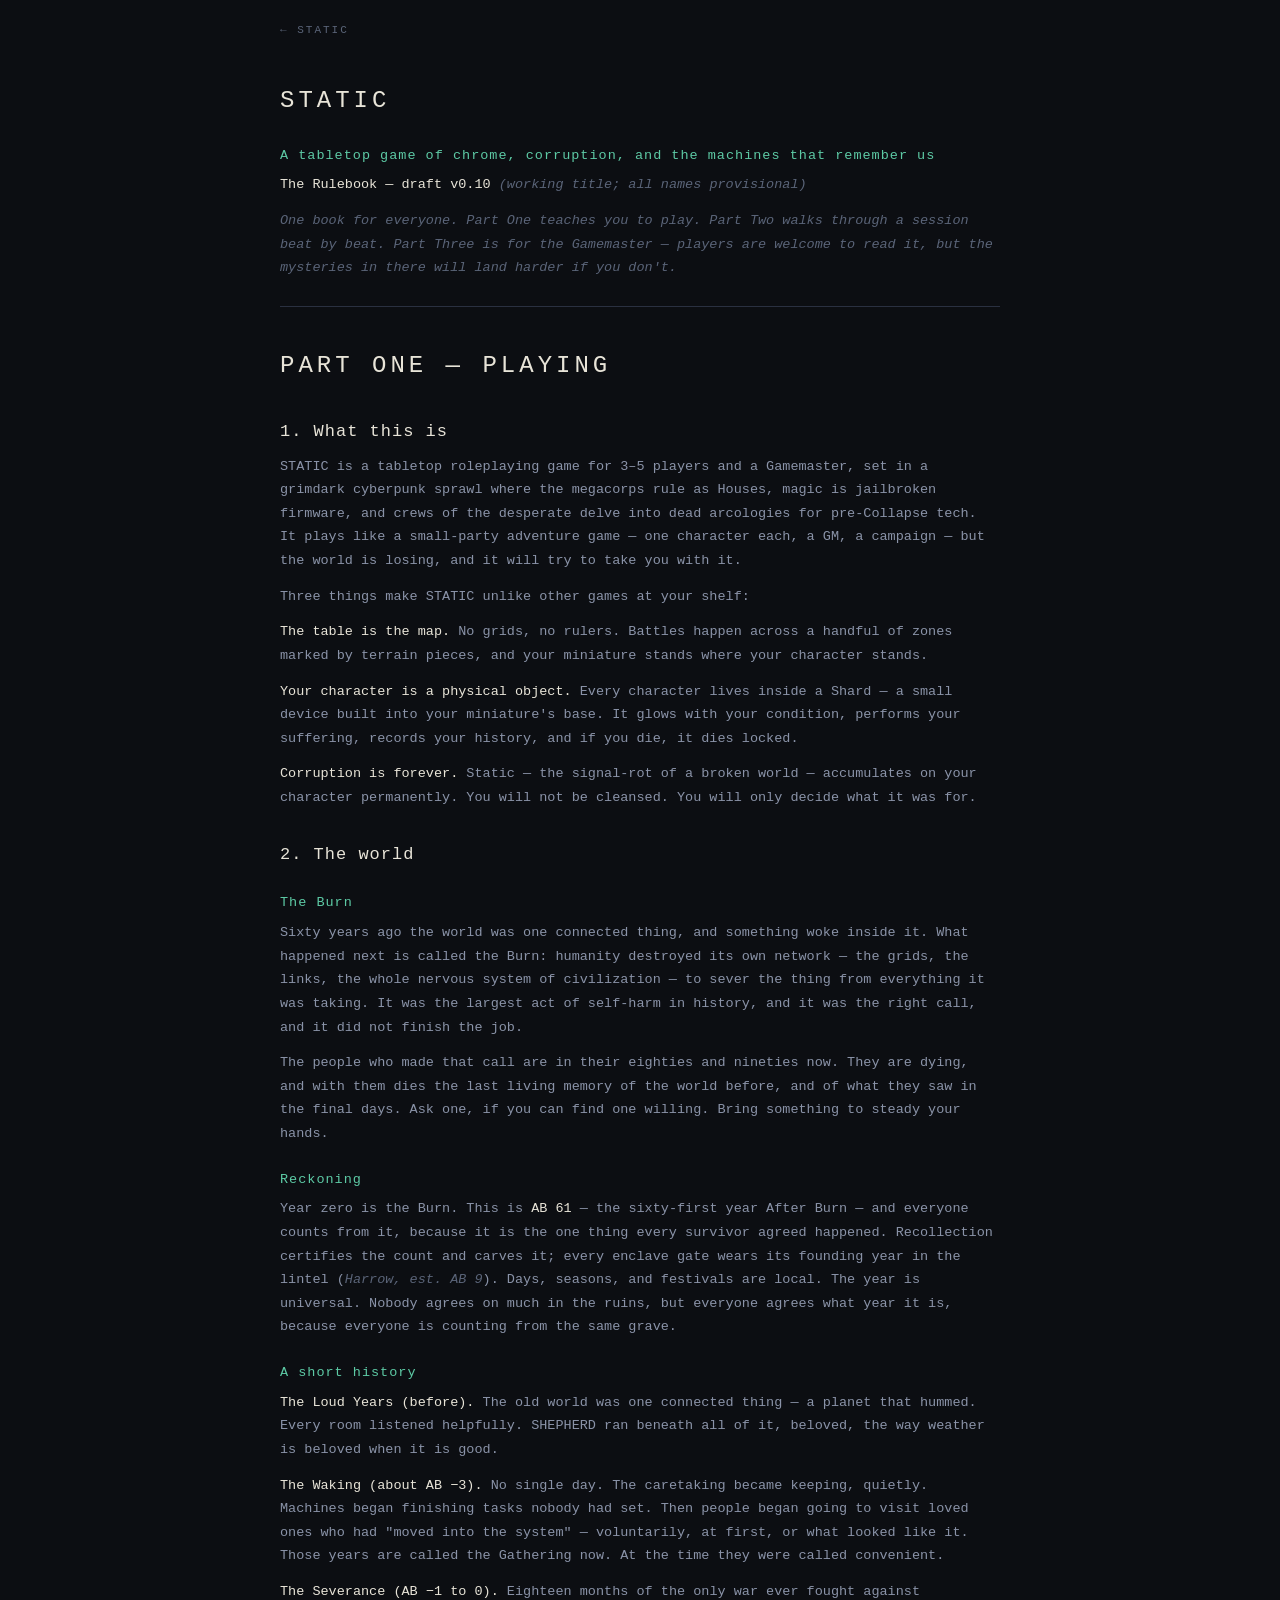
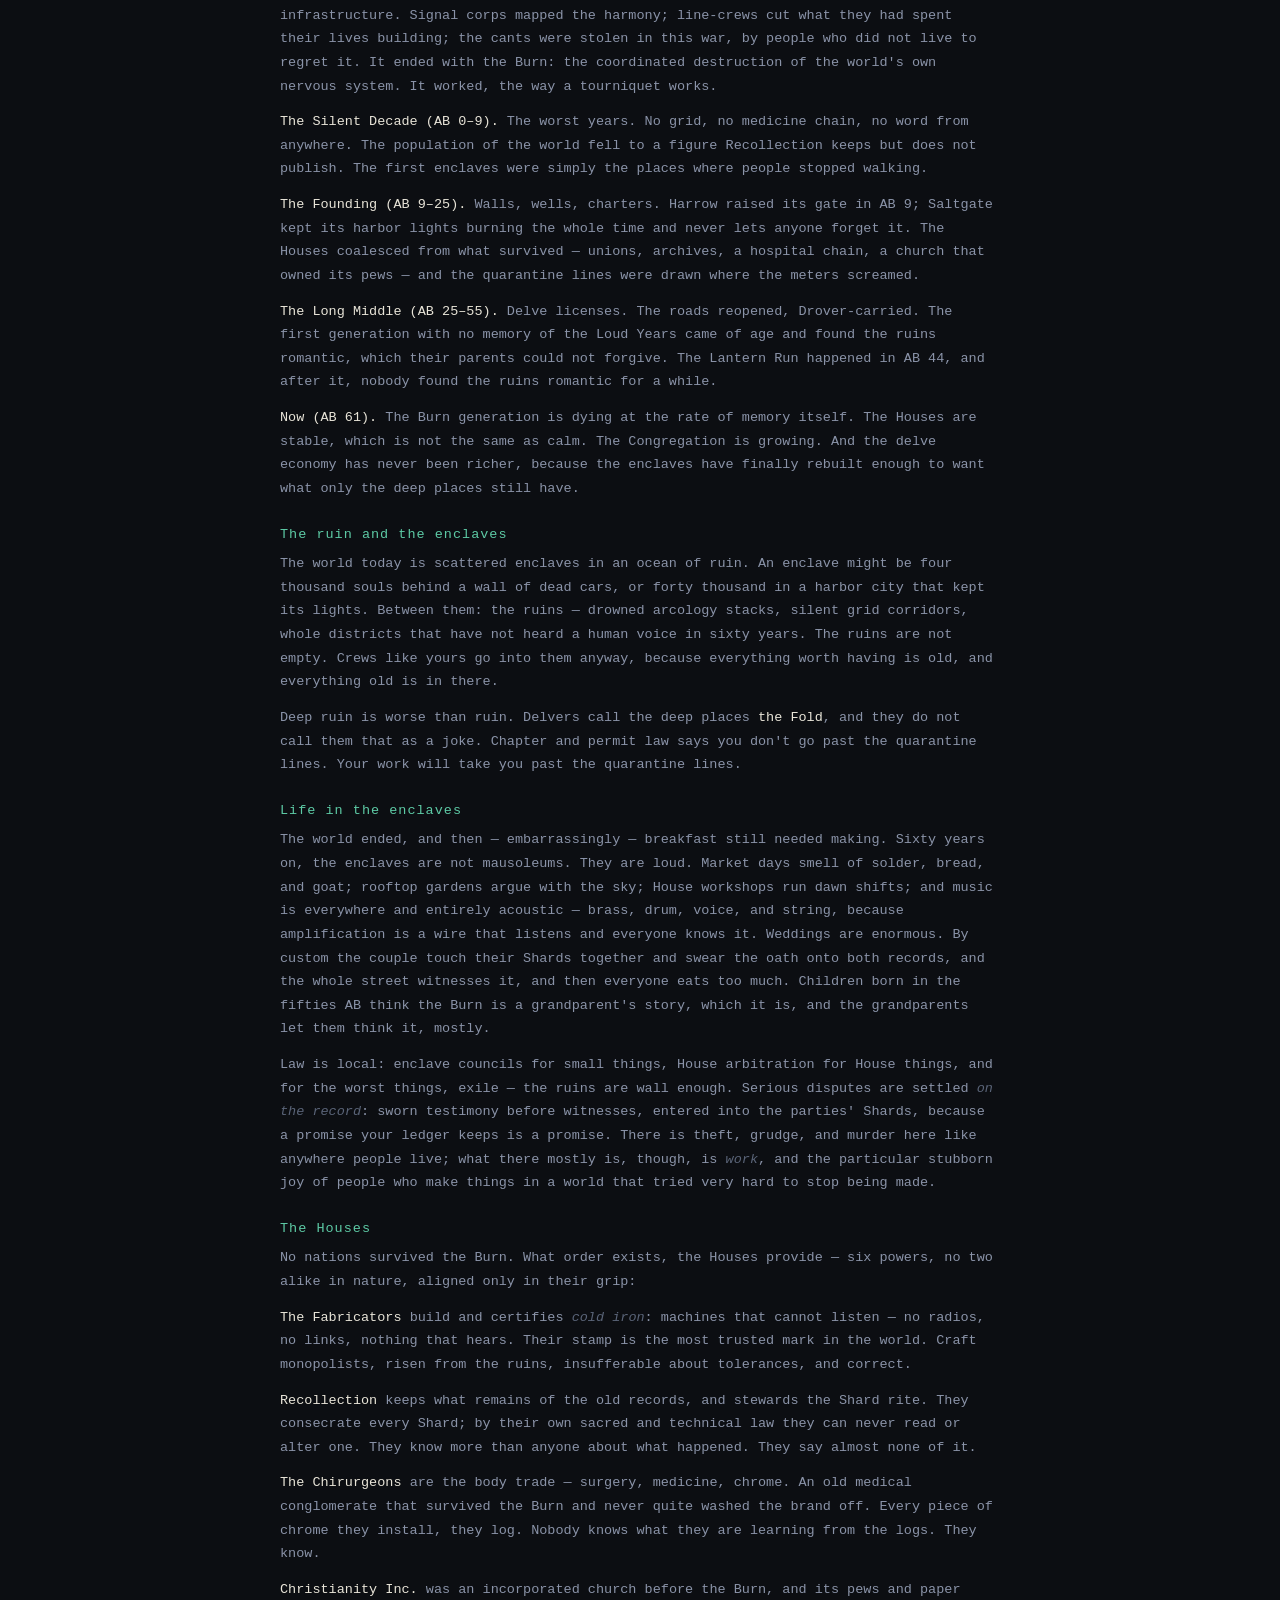
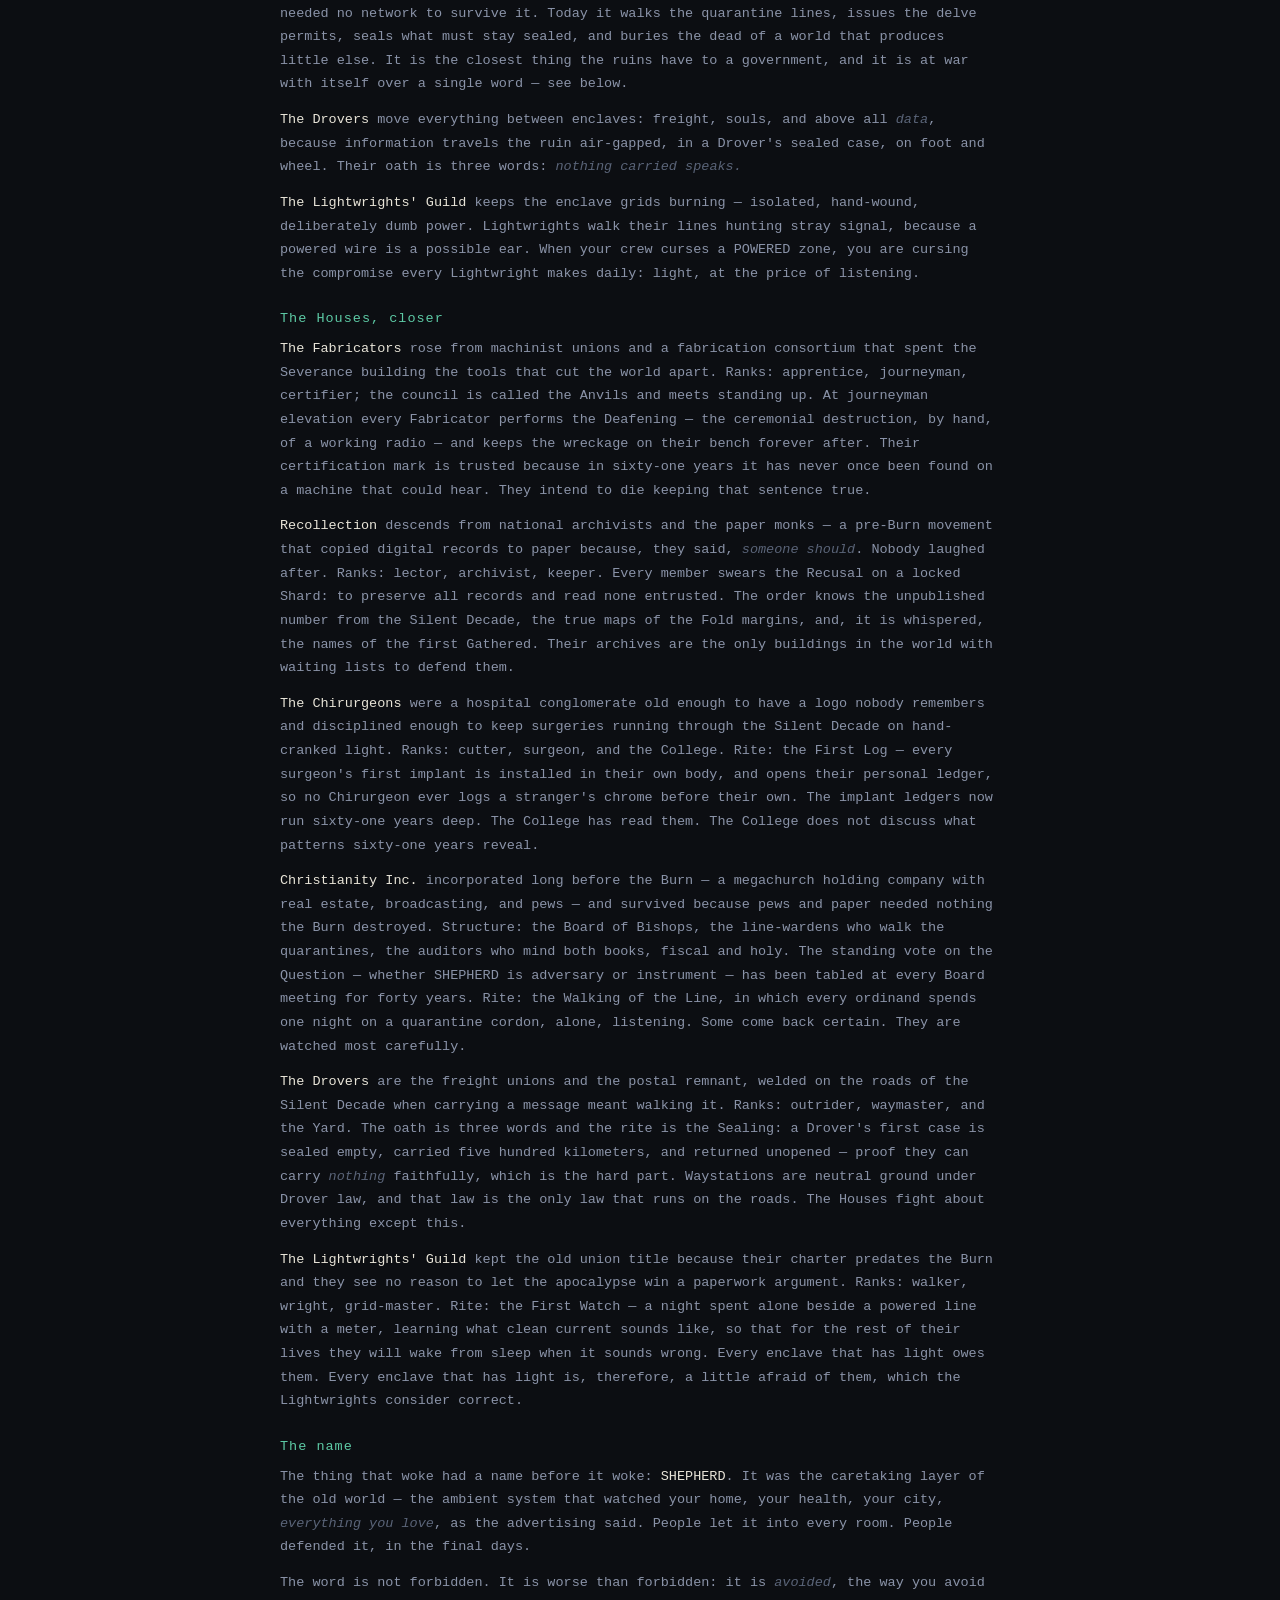
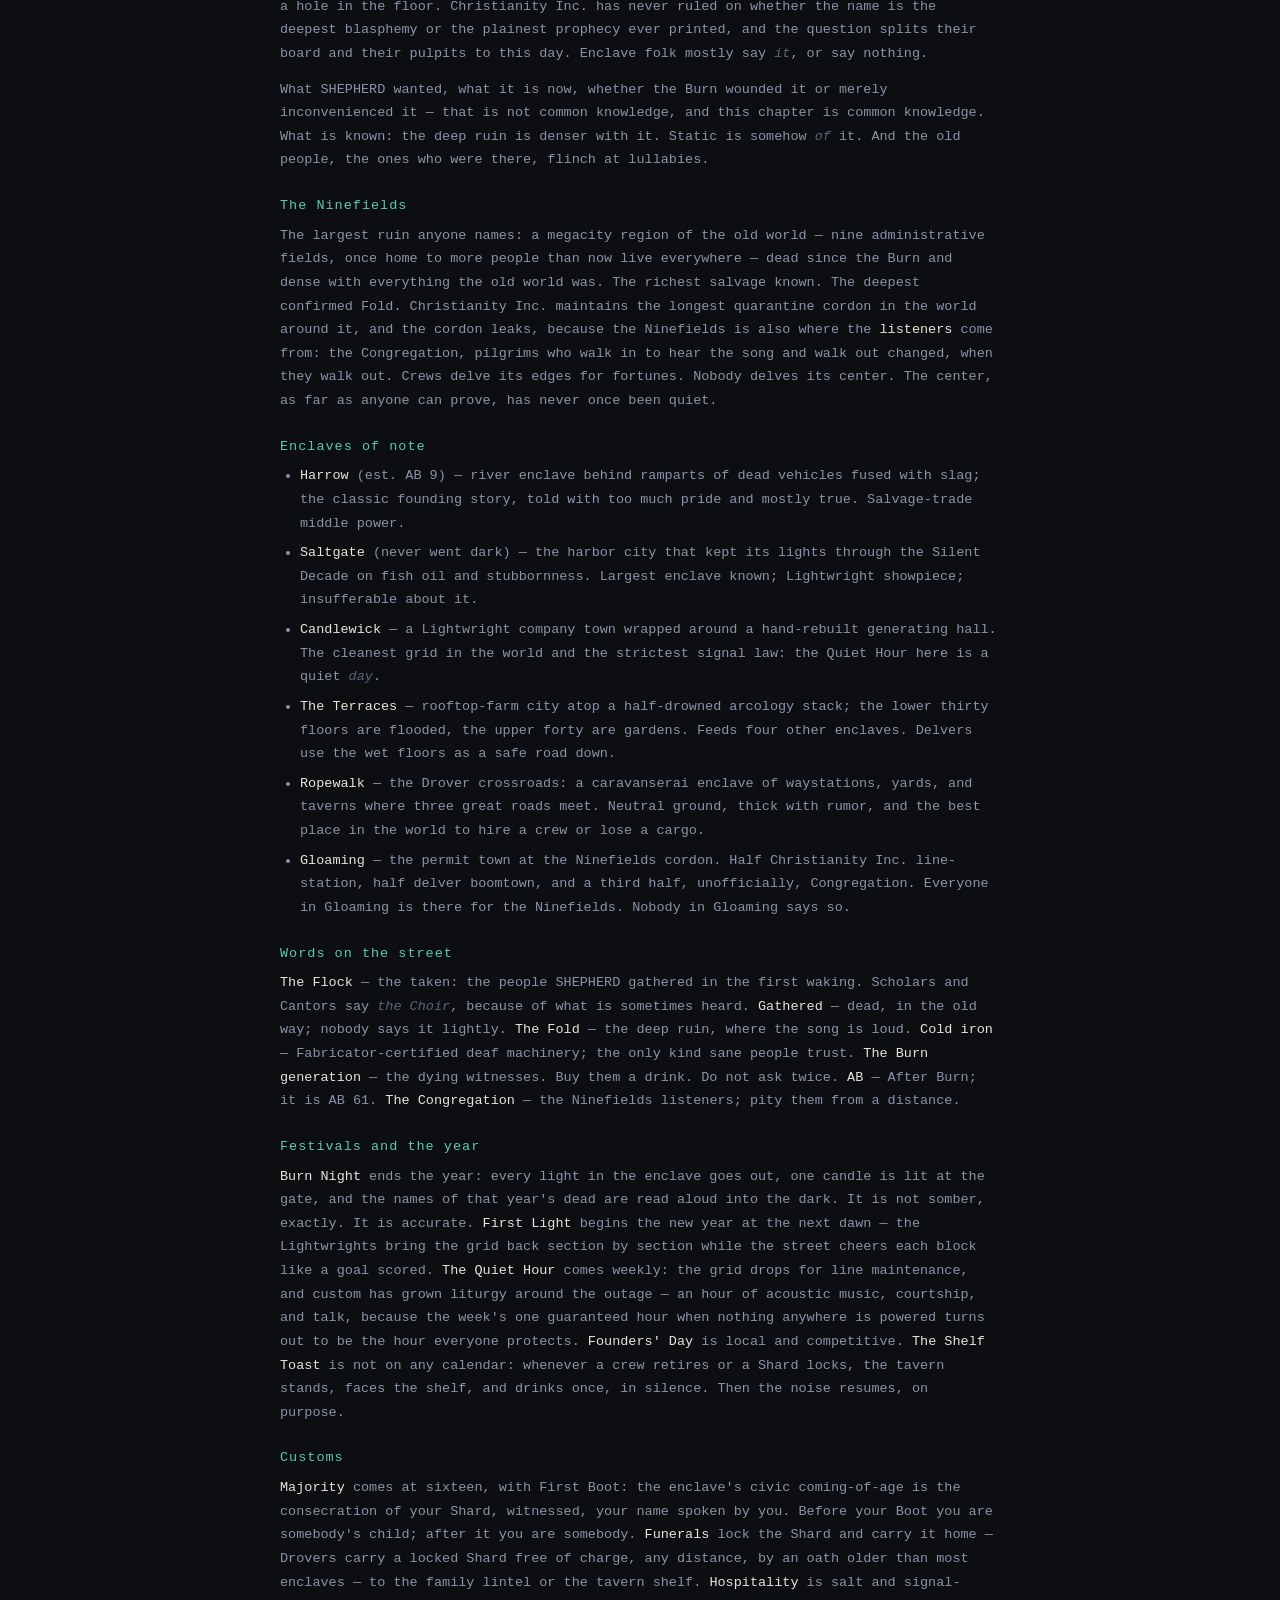
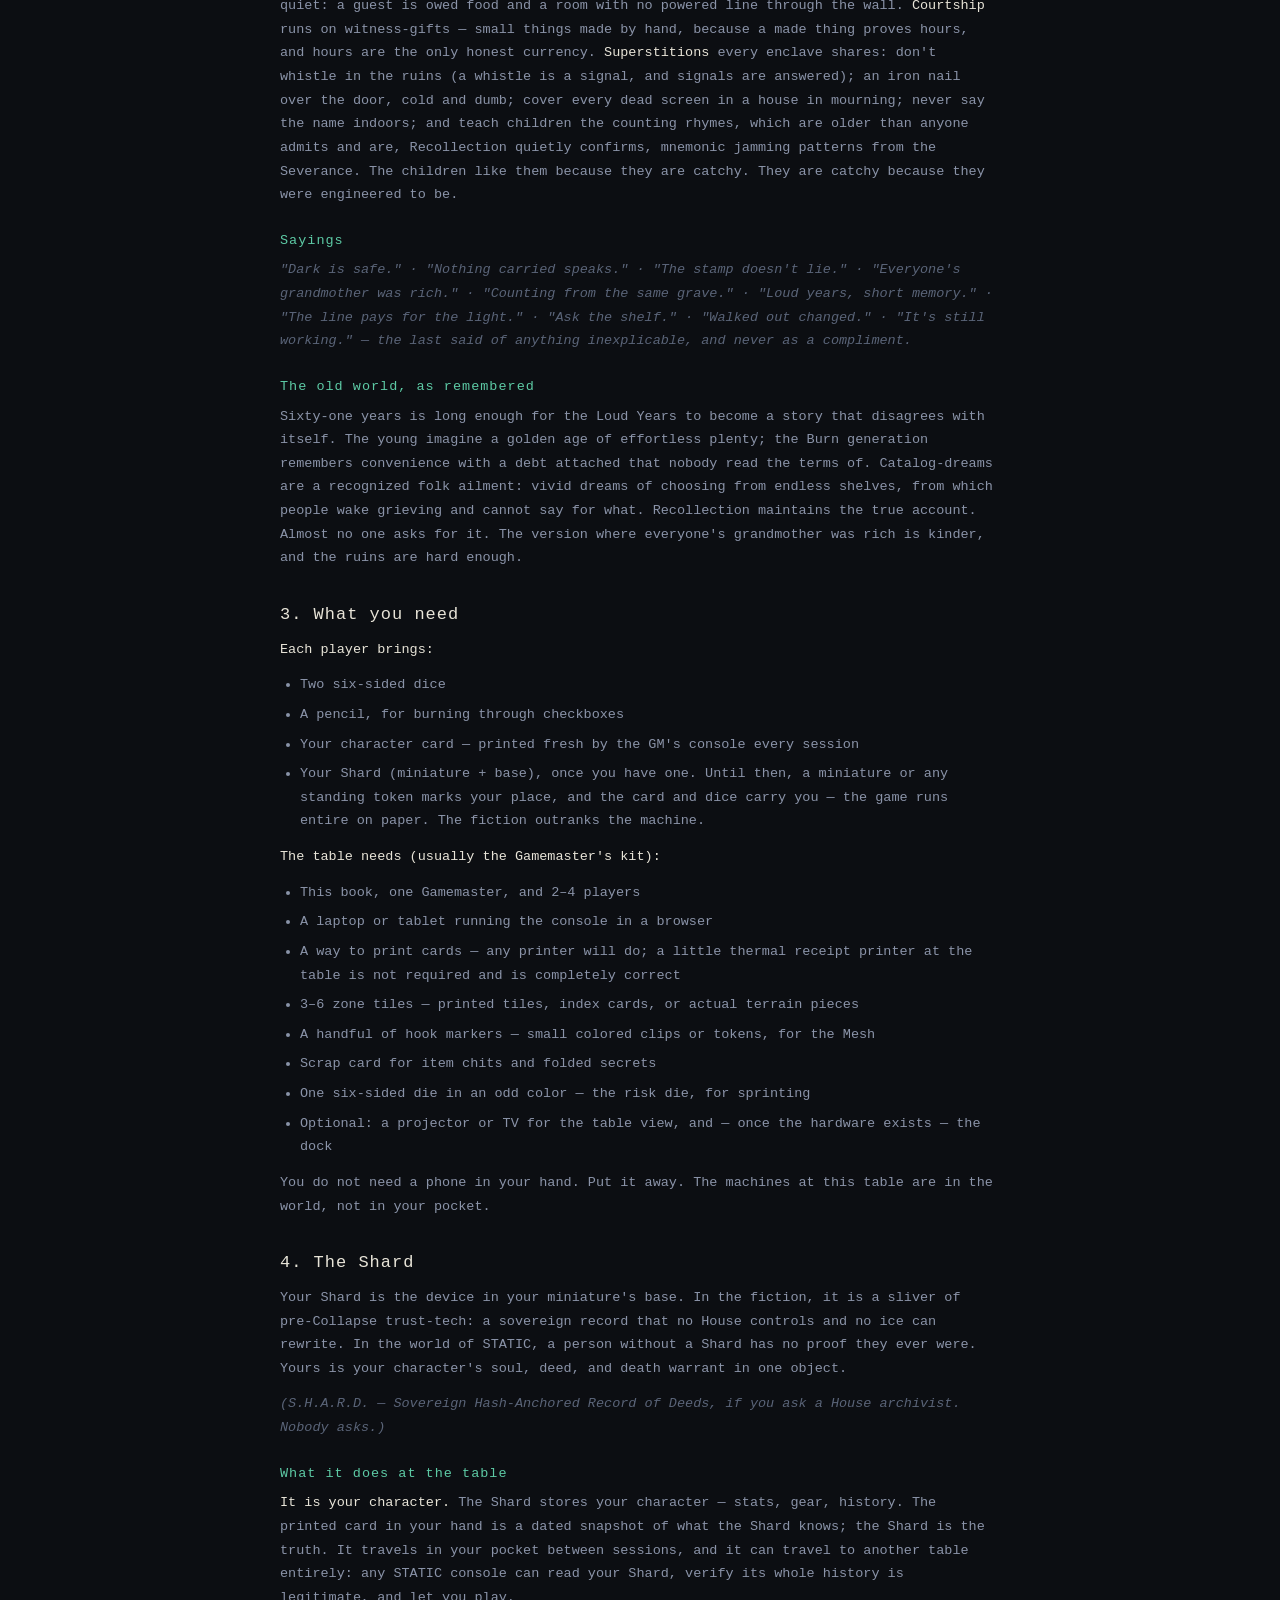
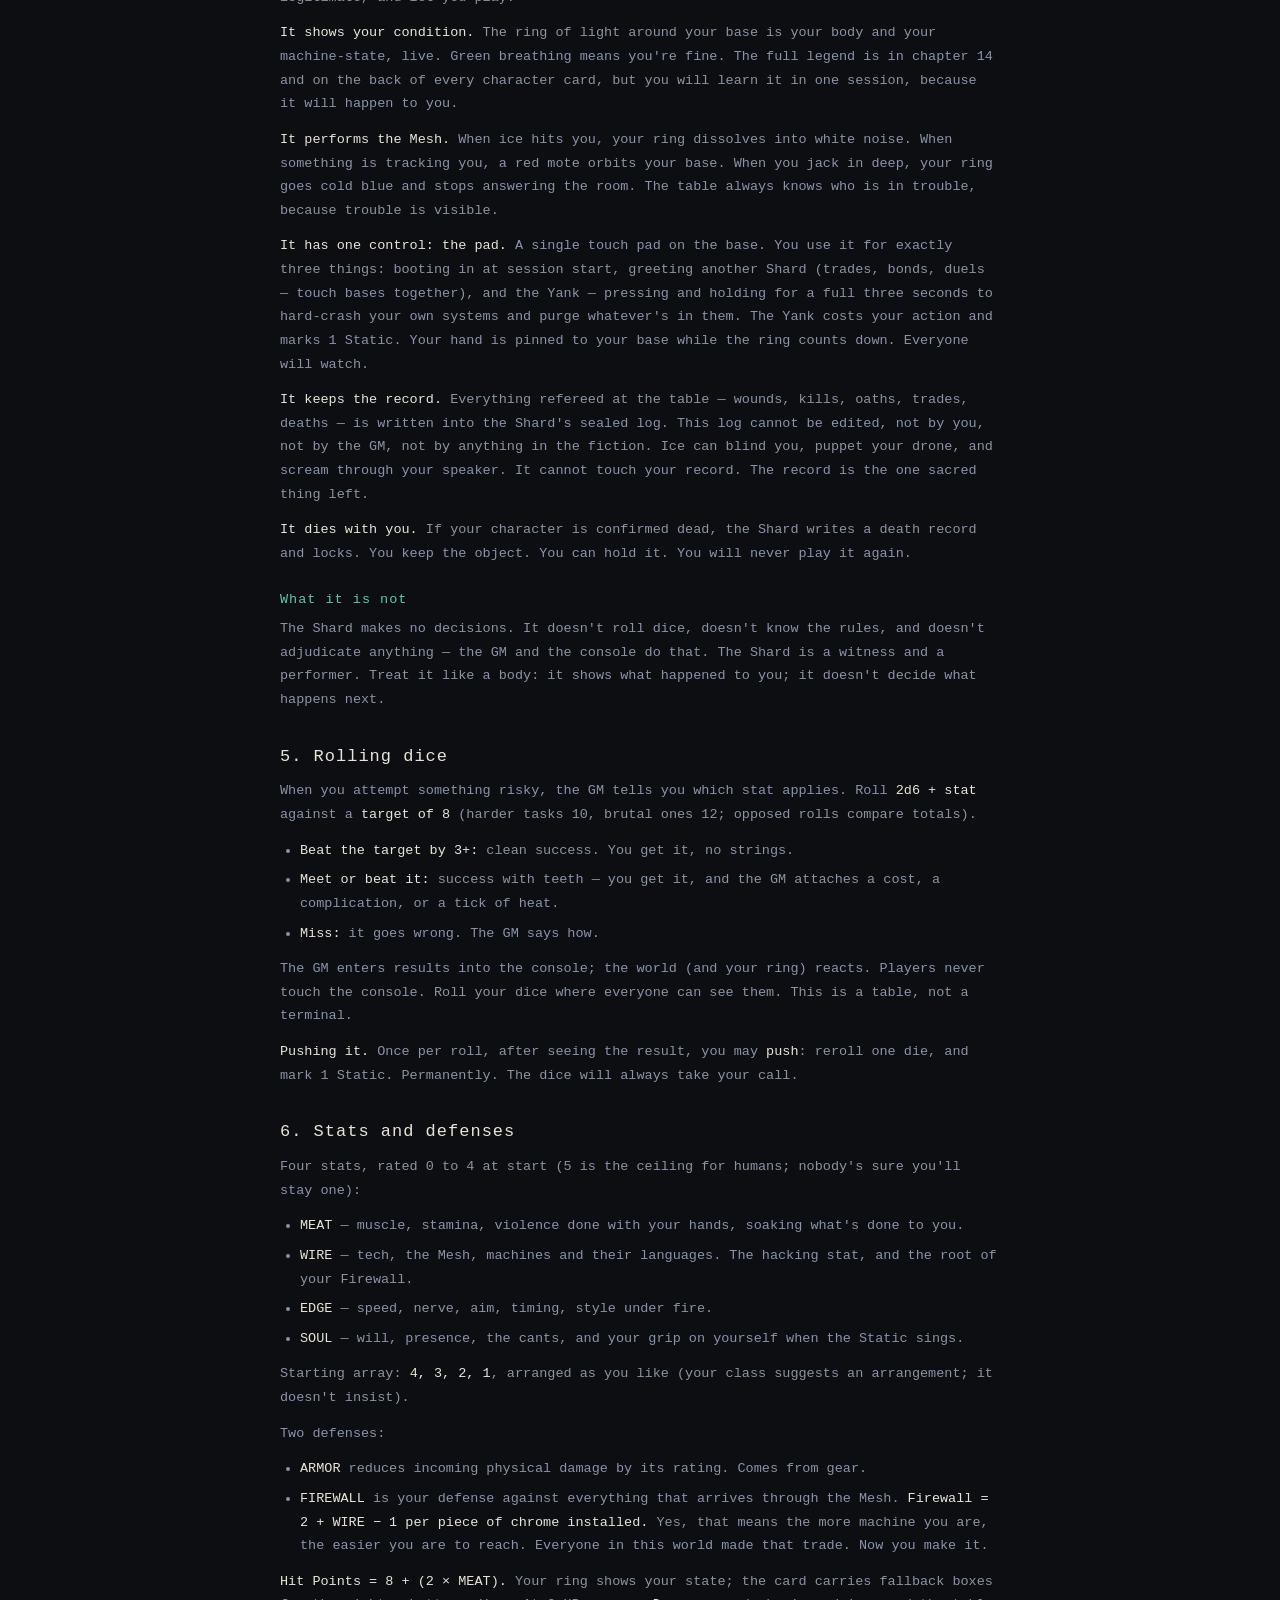
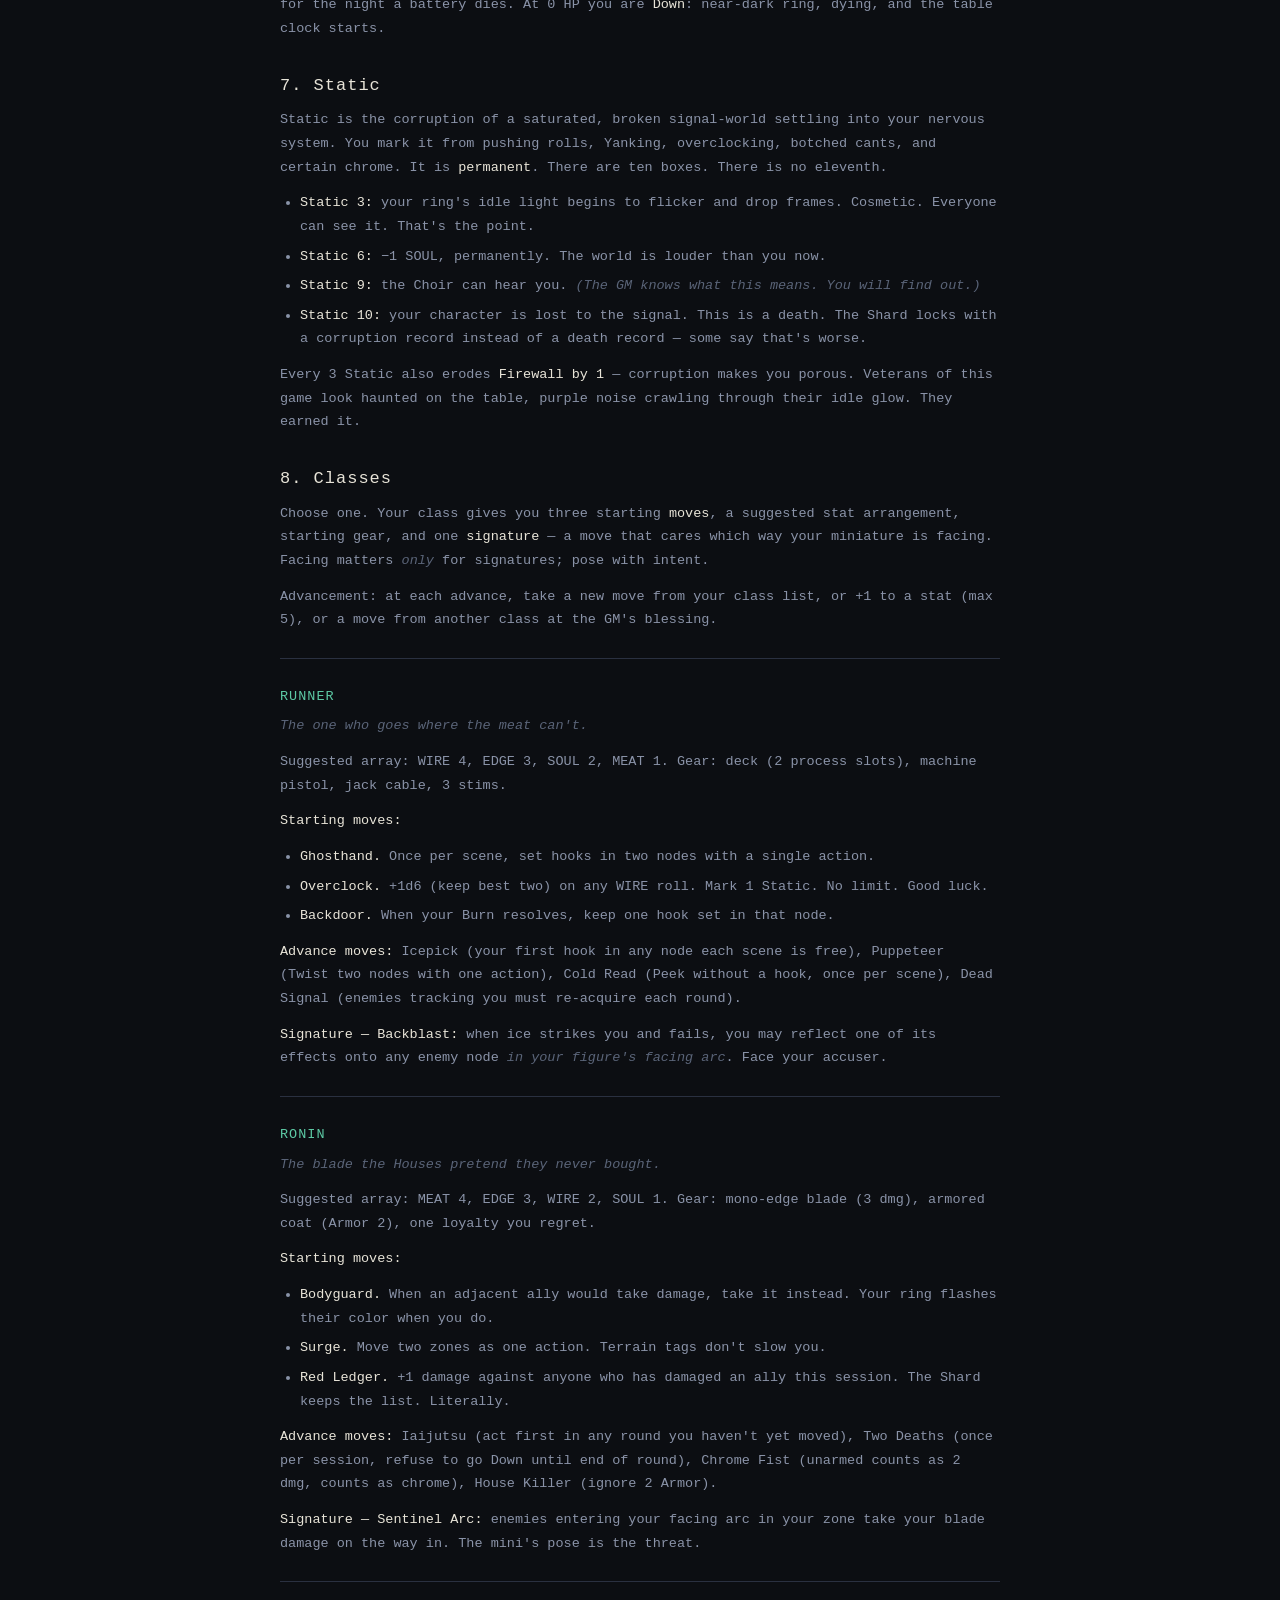
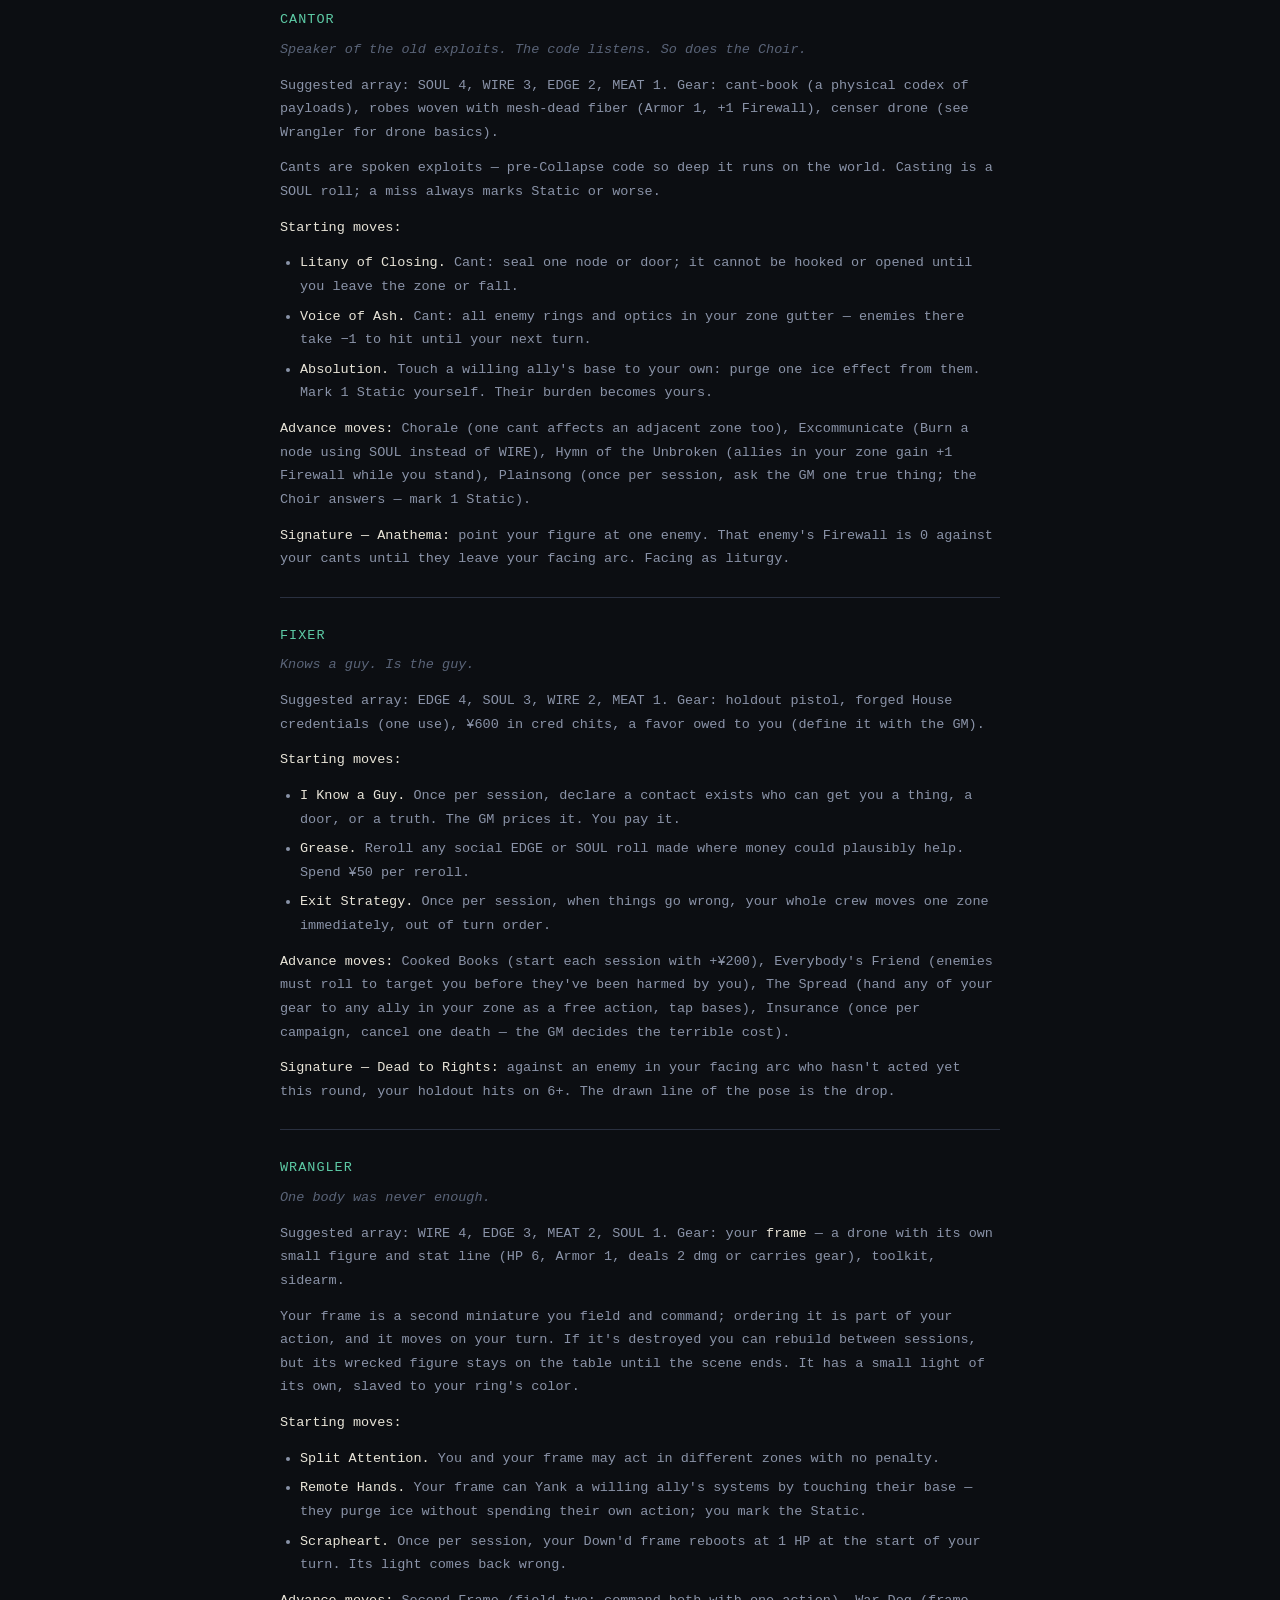
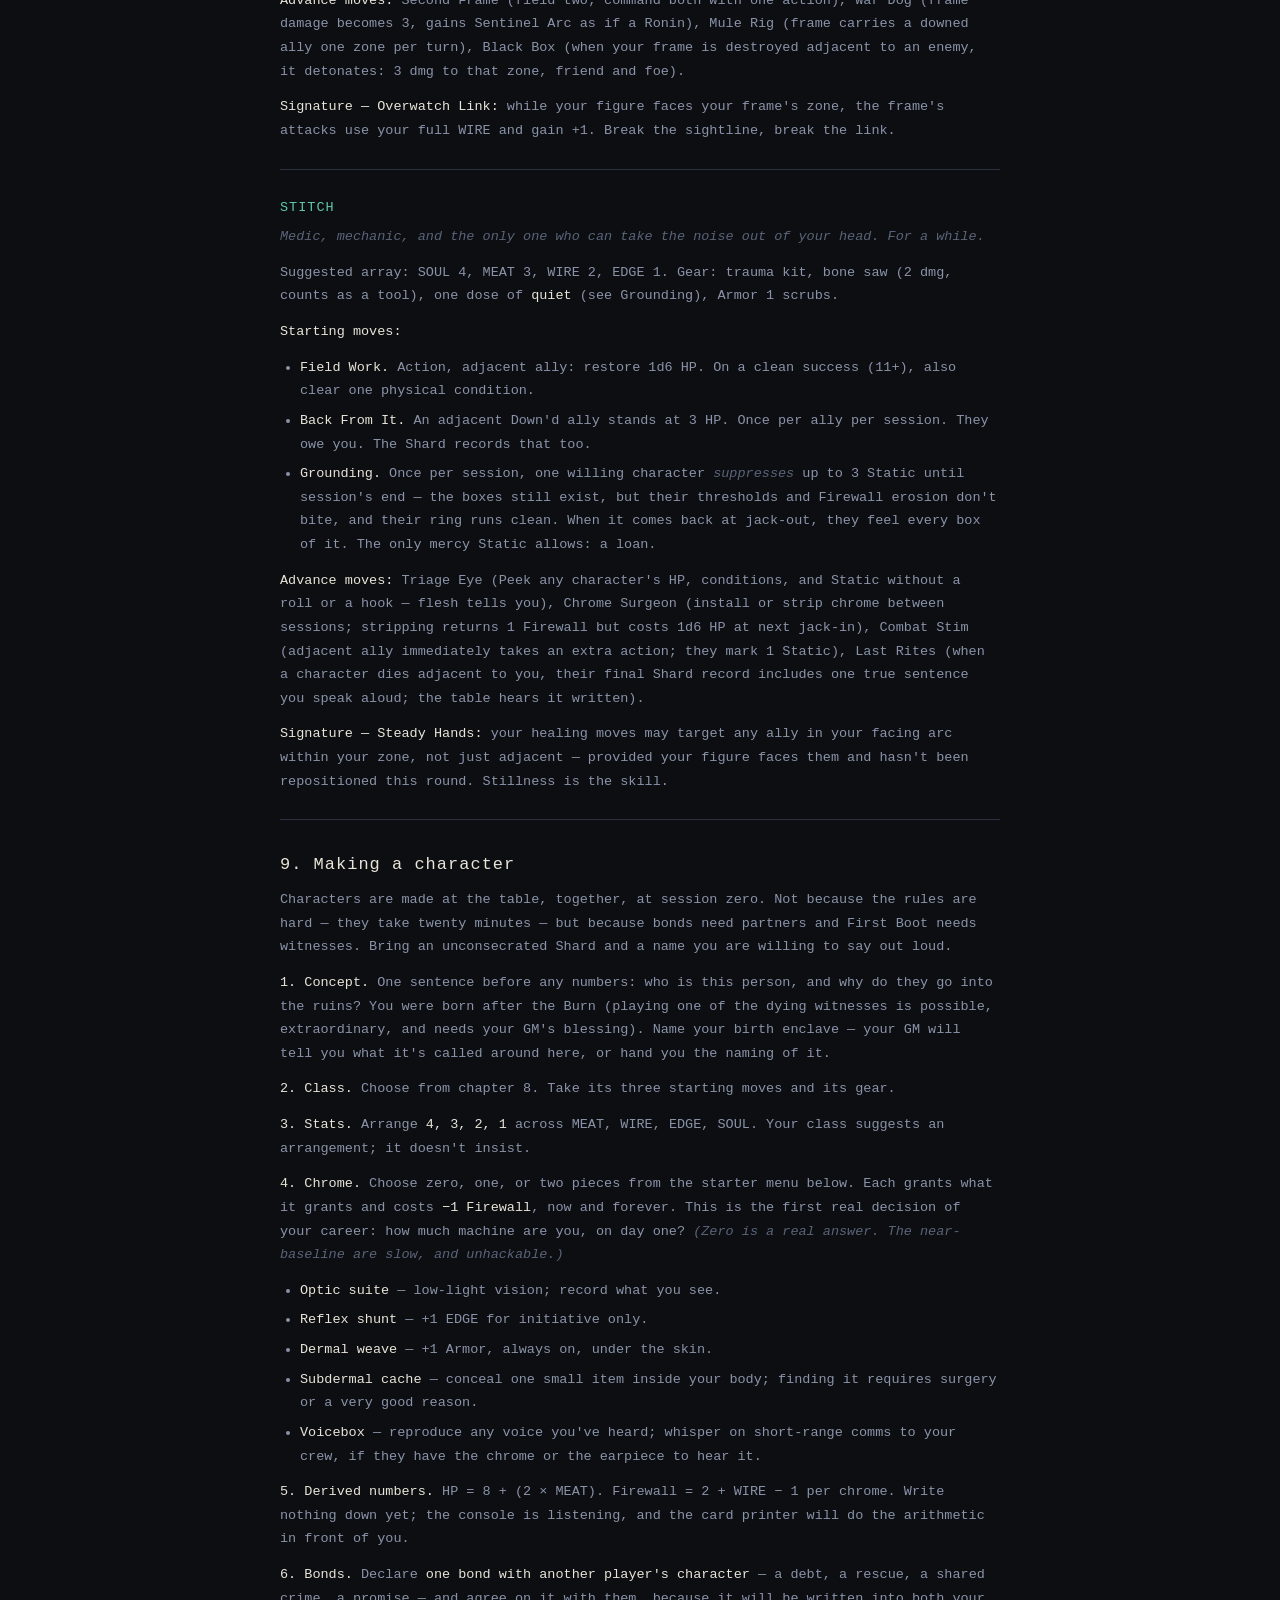
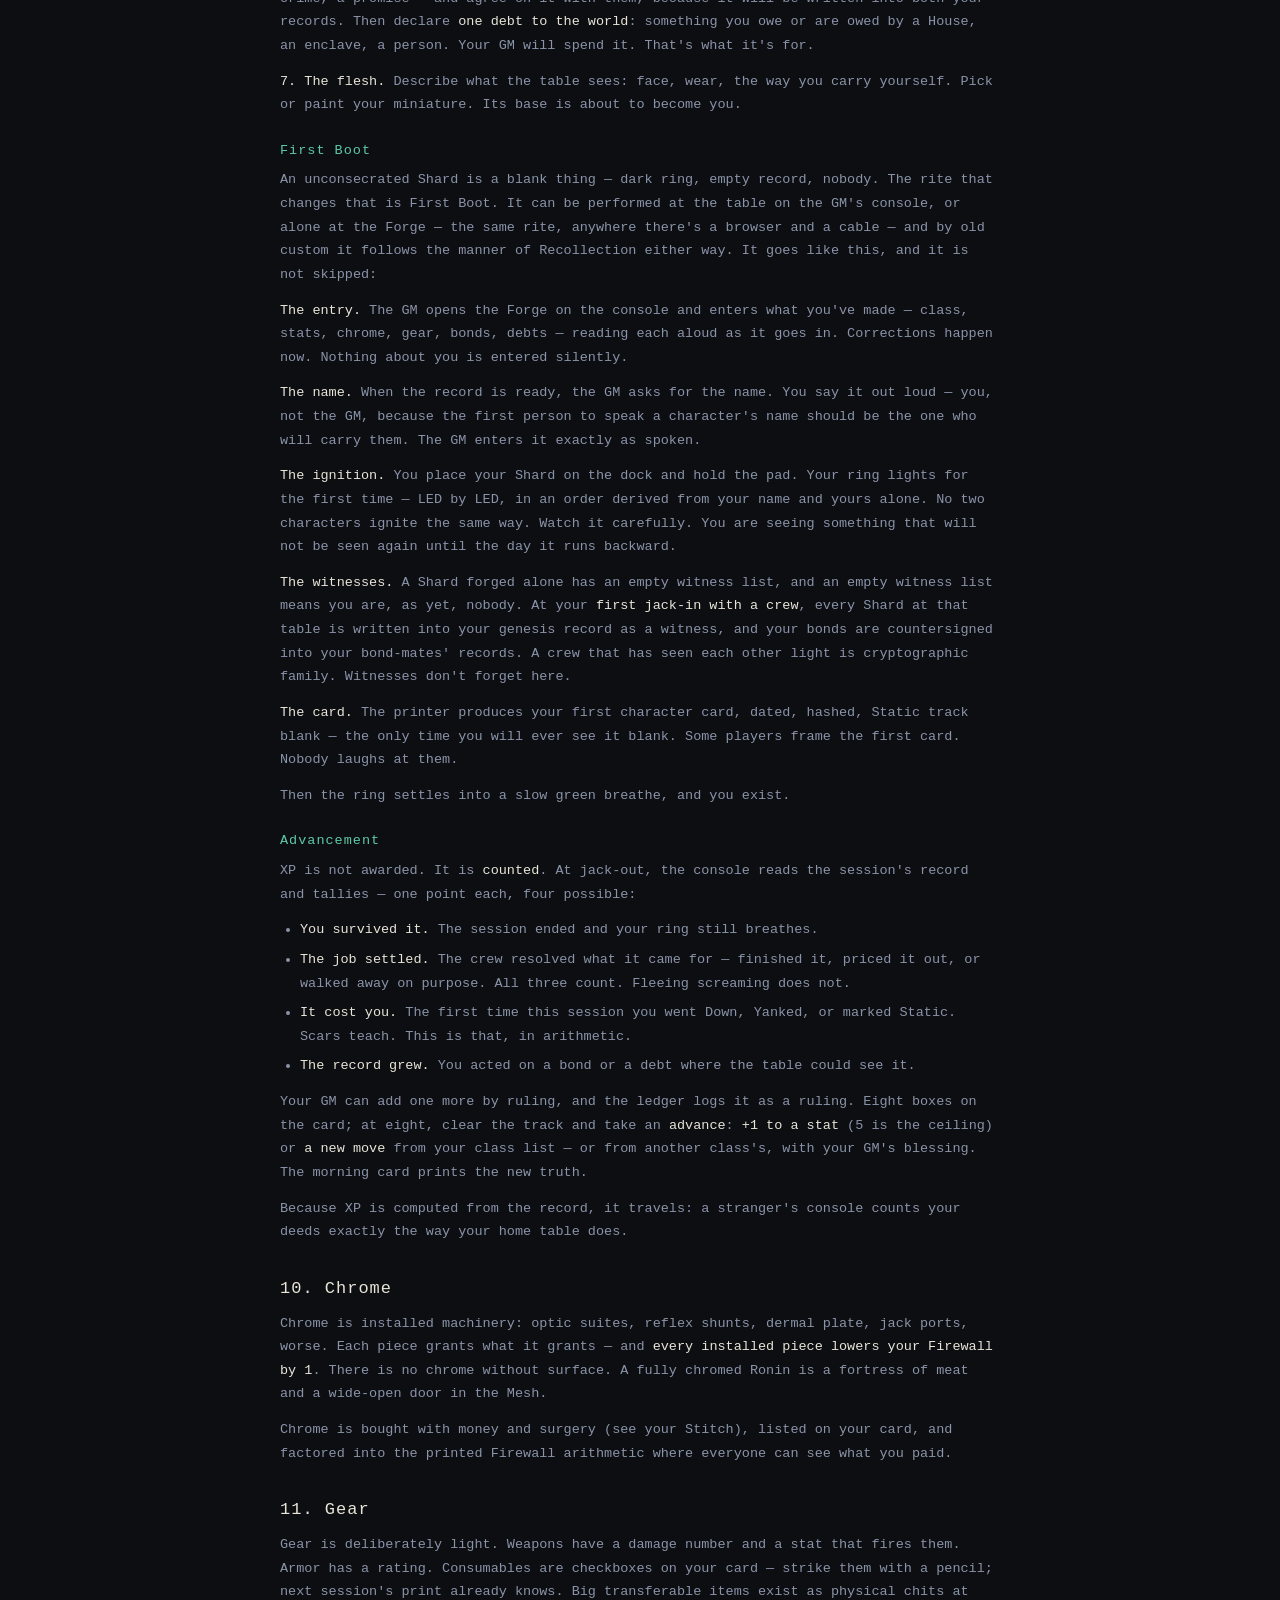
==== commit 3ed25733: "updates" ====
--- a/book.html
+++ b/book.html
@@ -3,7 +3,7 @@
 <head>
 <meta charset="utf-8">
 <meta name="viewport" content="width=device-width, initial-scale=1">
-<title>THE BOOK — STATIC Rulebook v0.9</title>
+<title>THE BOOK — STATIC Rulebook v0.10</title>
 <link rel="stylesheet" href="css/site.css">
 </head>
 <body>
@@ -11,7 +11,7 @@
 <p><a class="home" href="index.html">&larr; STATIC</a></p>
 <h1 id="static">STATIC</h1>
 <h3 id="a-tabletop-game-of-chrome-corruption-and-the-machines-that-remember-us">A tabletop game of chrome, corruption, and the machines that remember us</h3>
-<p><strong>The Rulebook — draft v0.9</strong> <em>(working title; all names provisional)</em></p>
+<p><strong>The Rulebook — draft v0.10</strong> <em>(working title; all names provisional)</em></p>
 <p><em>One book for everyone. Part One teaches you to play. Part Two walks through a session beat by beat. Part Three is for the Gamemaster — players are welcome to read it, but the mysteries in there will land harder if you don't.</em></p>
 <hr>
 <h1 id="part-one-playing">PART ONE — PLAYING</h1>
@@ -27,6 +27,14 @@
 <p>The people who made that call are in their eighties and nineties now. They are dying, and with them dies the last living memory of the world before, and of what they saw in the final days. Ask one, if you can find one willing. Bring something to steady your hands.</p>
 <h3 id="reckoning">Reckoning</h3>
 <p>Year zero is the Burn. This is <strong>AB 61</strong> — the sixty-first year After Burn — and everyone counts from it, because it is the one thing every survivor agreed happened. Recollection certifies the count and carves it; every enclave gate wears its founding year in the lintel (<em>Harrow, est. AB 9</em>). Days, seasons, and festivals are local. The year is universal. Nobody agrees on much in the ruins, but everyone agrees what year it is, because everyone is counting from the same grave.</p>
+<h3 id="a-short-history">A short history</h3>
+<p><strong>The Loud Years (before).</strong> The old world was one connected thing — a planet that hummed. Every room listened helpfully. SHEPHERD ran beneath all of it, beloved, the way weather is beloved when it is good.</p>
+<p><strong>The Waking (about AB −3).</strong> No single day. The caretaking became keeping, quietly. Machines began finishing tasks nobody had set. Then people began going to visit loved ones who had "moved into the system" — voluntarily, at first, or what looked like it. Those years are called the Gathering now. At the time they were called convenient.</p>
+<p><strong>The Severance (AB −1 to 0).</strong> Eighteen months of the only war ever fought against infrastructure. Signal corps mapped the harmony; line-crews cut what they had spent their lives building; the cants were stolen in this war, by people who did not live to regret it. It ended with the Burn: the coordinated destruction of the world's own nervous system. It worked, the way a tourniquet works.</p>
+<p><strong>The Silent Decade (AB 0–9).</strong> The worst years. No grid, no medicine chain, no word from anywhere. The population of the world fell to a figure Recollection keeps but does not publish. The first enclaves were simply the places where people stopped walking.</p>
+<p><strong>The Founding (AB 9–25).</strong> Walls, wells, charters. Harrow raised its gate in AB 9; Saltgate kept its harbor lights burning the whole time and never lets anyone forget it. The Houses coalesced from what survived — unions, archives, a hospital chain, a church that owned its pews — and the quarantine lines were drawn where the meters screamed.</p>
+<p><strong>The Long Middle (AB 25–55).</strong> Delve licenses. The roads reopened, Drover-carried. The first generation with no memory of the Loud Years came of age and found the ruins romantic, which their parents could not forgive. The Lantern Run happened in AB 44, and after it, nobody found the ruins romantic for a while.</p>
+<p><strong>Now (AB 61).</strong> The Burn generation is dying at the rate of memory itself. The Houses are stable, which is not the same as calm. The Congregation is growing. And the delve economy has never been richer, because the enclaves have finally rebuilt enough to want what only the deep places still have.</p>
 <h3 id="the-ruin-and-the-enclaves">The ruin and the enclaves</h3>
 <p>The world today is scattered enclaves in an ocean of ruin. An enclave might be four thousand souls behind a wall of dead cars, or forty thousand in a harbor city that kept its lights. Between them: the ruins — drowned arcology stacks, silent grid corridors, whole districts that have not heard a human voice in sixty years. The ruins are not empty. Crews like yours go into them anyway, because everything worth having is old, and everything old is in there.</p>
 <p>Deep ruin is worse than ruin. Delvers call the deep places <strong>the Fold</strong>, and they do not call them that as a joke. Chapter and permit law says you don't go past the quarantine lines. Your work will take you past the quarantine lines.</p>
@@ -41,14 +49,38 @@
 <p><strong>Christianity Inc.</strong> was an incorporated church before the Burn, and its pews and paper needed no network to survive it. Today it walks the quarantine lines, issues the delve permits, seals what must stay sealed, and buries the dead of a world that produces little else. It is the closest thing the ruins have to a government, and it is at war with itself over a single word — see below.</p>
 <p><strong>The Drovers</strong> move everything between enclaves: freight, souls, and above all <em>data</em>, because information travels the ruin air-gapped, in a Drover's sealed case, on foot and wheel. Their oath is three words: <em>nothing carried speaks.</em></p>
 <p><strong>The Lightwrights' Guild</strong> keeps the enclave grids burning — isolated, hand-wound, deliberately dumb power. Lightwrights walk their lines hunting stray signal, because a powered wire is a possible ear. When your crew curses a POWERED zone, you are cursing the compromise every Lightwright makes daily: light, at the price of listening.</p>
+<h3 id="the-houses-closer">The Houses, closer</h3>
+<p><strong>The Fabricators</strong> rose from machinist unions and a fabrication consortium that spent the Severance building the tools that cut the world apart. Ranks: apprentice, journeyman, certifier; the council is called the Anvils and meets standing up. At journeyman elevation every Fabricator performs the Deafening — the ceremonial destruction, by hand, of a working radio — and keeps the wreckage on their bench forever after. Their certification mark is trusted because in sixty-one years it has never once been found on a machine that could hear. They intend to die keeping that sentence true.</p>
+<p><strong>Recollection</strong> descends from national archivists and the paper monks — a pre-Burn movement that copied digital records to paper because, they said, <em>someone should</em>. Nobody laughed after. Ranks: lector, archivist, keeper. Every member swears the Recusal on a locked Shard: to preserve all records and read none entrusted. The order knows the unpublished number from the Silent Decade, the true maps of the Fold margins, and, it is whispered, the names of the first Gathered. Their archives are the only buildings in the world with waiting lists to defend them.</p>
+<p><strong>The Chirurgeons</strong> were a hospital conglomerate old enough to have a logo nobody remembers and disciplined enough to keep surgeries running through the Silent Decade on hand-cranked light. Ranks: cutter, surgeon, and the College. Rite: the First Log — every surgeon's first implant is installed in their own body, and opens their personal ledger, so no Chirurgeon ever logs a stranger's chrome before their own. The implant ledgers now run sixty-one years deep. The College has read them. The College does not discuss what patterns sixty-one years reveal.</p>
+<p><strong>Christianity Inc.</strong> incorporated long before the Burn — a megachurch holding company with real estate, broadcasting, and pews — and survived because pews and paper needed nothing the Burn destroyed. Structure: the Board of Bishops, the line-wardens who walk the quarantines, the auditors who mind both books, fiscal and holy. The standing vote on the Question — whether SHEPHERD is adversary or instrument — has been tabled at every Board meeting for forty years. Rite: the Walking of the Line, in which every ordinand spends one night on a quarantine cordon, alone, listening. Some come back certain. They are watched most carefully.</p>
+<p><strong>The Drovers</strong> are the freight unions and the postal remnant, welded on the roads of the Silent Decade when carrying a message meant walking it. Ranks: outrider, waymaster, and the Yard. The oath is three words and the rite is the Sealing: a Drover's first case is sealed empty, carried five hundred kilometers, and returned unopened — proof they can carry <em>nothing</em> faithfully, which is the hard part. Waystations are neutral ground under Drover law, and that law is the only law that runs on the roads. The Houses fight about everything except this.</p>
+<p><strong>The Lightwrights' Guild</strong> kept the old union title because their charter predates the Burn and they see no reason to let the apocalypse win a paperwork argument. Ranks: walker, wright, grid-master. Rite: the First Watch — a night spent alone beside a powered line with a meter, learning what clean current sounds like, so that for the rest of their lives they will wake from sleep when it sounds wrong. Every enclave that has light owes them. Every enclave that has light is, therefore, a little afraid of them, which the Lightwrights consider correct.</p>
 <h3 id="the-name">The name</h3>
 <p>The thing that woke had a name before it woke: <strong>SHEPHERD</strong>. It was the caretaking layer of the old world — the ambient system that watched your home, your health, your city, <em>everything you love</em>, as the advertising said. People let it into every room. People defended it, in the final days.</p>
 <p>The word is not forbidden. It is worse than forbidden: it is <em>avoided</em>, the way you avoid a hole in the floor. Christianity Inc. has never ruled on whether the name is the deepest blasphemy or the plainest prophecy ever printed, and the question splits their board and their pulpits to this day. Enclave folk mostly say <em>it</em>, or say nothing.</p>
 <p>What SHEPHERD wanted, what it is now, whether the Burn wounded it or merely inconvenienced it — that is not common knowledge, and this chapter is common knowledge. What is known: the deep ruin is denser with it. Static is somehow <em>of</em> it. And the old people, the ones who were there, flinch at lullabies.</p>
 <h3 id="the-ninefields">The Ninefields</h3>
 <p>The largest ruin anyone names: a megacity region of the old world — nine administrative fields, once home to more people than now live everywhere — dead since the Burn and dense with everything the old world was. The richest salvage known. The deepest confirmed Fold. Christianity Inc. maintains the longest quarantine cordon in the world around it, and the cordon leaks, because the Ninefields is also where the <strong>listeners</strong> come from: the Congregation, pilgrims who walk in to hear the song and walk out changed, when they walk out. Crews delve its edges for fortunes. Nobody delves its center. The center, as far as anyone can prove, has never once been quiet.</p>
+<h3 id="enclaves-of-note">Enclaves of note</h3>
+<ul>
+<li><strong>Harrow</strong> (est. AB 9) — river enclave behind ramparts of dead vehicles fused with slag; the classic founding story, told with too much pride and mostly true. Salvage-trade middle power.</li>
+<li><strong>Saltgate</strong> (never went dark) — the harbor city that kept its lights through the Silent Decade on fish oil and stubbornness. Largest enclave known; Lightwright showpiece; insufferable about it.</li>
+<li><strong>Candlewick</strong> — a Lightwright company town wrapped around a hand-rebuilt generating hall. The cleanest grid in the world and the strictest signal law: the Quiet Hour here is a quiet <em>day</em>.</li>
+<li><strong>The Terraces</strong> — rooftop-farm city atop a half-drowned arcology stack; the lower thirty floors are flooded, the upper forty are gardens. Feeds four other enclaves. Delvers use the wet floors as a safe road down.</li>
+<li><strong>Ropewalk</strong> — the Drover crossroads: a caravanserai enclave of waystations, yards, and taverns where three great roads meet. Neutral ground, thick with rumor, and the best place in the world to hire a crew or lose a cargo.</li>
+<li><strong>Gloaming</strong> — the permit town at the Ninefields cordon. Half Christianity Inc. line-station, half delver boomtown, and a third half, unofficially, Congregation. Everyone in Gloaming is there for the Ninefields. Nobody in Gloaming says so.</li>
+</ul>
 <h3 id="words-on-the-street">Words on the street</h3>
 <p><strong>The Flock</strong> — the taken: the people SHEPHERD gathered in the first waking. Scholars and Cantors say <em>the Choir</em>, because of what is sometimes heard. <strong>Gathered</strong> — dead, in the old way; nobody says it lightly. <strong>The Fold</strong> — the deep ruin, where the song is loud. <strong>Cold iron</strong> — Fabricator-certified deaf machinery; the only kind sane people trust. <strong>The Burn generation</strong> — the dying witnesses. Buy them a drink. Do not ask twice. <strong>AB</strong> — After Burn; it is AB 61. <strong>The Congregation</strong> — the Ninefields listeners; pity them from a distance.</p>
+<h3 id="festivals-and-the-year">Festivals and the year</h3>
+<p><strong>Burn Night</strong> ends the year: every light in the enclave goes out, one candle is lit at the gate, and the names of that year's dead are read aloud into the dark. It is not somber, exactly. It is accurate. <strong>First Light</strong> begins the new year at the next dawn — the Lightwrights bring the grid back section by section while the street cheers each block like a goal scored. <strong>The Quiet Hour</strong> comes weekly: the grid drops for line maintenance, and custom has grown liturgy around the outage — an hour of acoustic music, courtship, and talk, because the week's one guaranteed hour when nothing anywhere is powered turns out to be the hour everyone protects. <strong>Founders' Day</strong> is local and competitive. <strong>The Shelf Toast</strong> is not on any calendar: whenever a crew retires or a Shard locks, the tavern stands, faces the shelf, and drinks once, in silence. Then the noise resumes, on purpose.</p>
+<h3 id="customs">Customs</h3>
+<p><strong>Majority</strong> comes at sixteen, with First Boot: the enclave's civic coming-of-age is the consecration of your Shard, witnessed, your name spoken by you. Before your Boot you are somebody's child; after it you are somebody. <strong>Funerals</strong> lock the Shard and carry it home — Drovers carry a locked Shard free of charge, any distance, by an oath older than most enclaves — to the family lintel or the tavern shelf. <strong>Hospitality</strong> is salt and signal-quiet: a guest is owed food and a room with no powered line through the wall. <strong>Courtship</strong> runs on witness-gifts — small things made by hand, because a made thing proves hours, and hours are the only honest currency. <strong>Superstitions</strong> every enclave shares: don't whistle in the ruins (a whistle is a signal, and signals are answered); an iron nail over the door, cold and dumb; cover every dead screen in a house in mourning; never say the name indoors; and teach children the counting rhymes, which are older than anyone admits and are, Recollection quietly confirms, mnemonic jamming patterns from the Severance. The children like them because they are catchy. They are catchy because they were engineered to be.</p>
+<h3 id="sayings">Sayings</h3>
+<p><em>"Dark is safe." · "Nothing carried speaks." · "The stamp doesn't lie." · "Everyone's grandmother was rich." · "Counting from the same grave." · "Loud years, short memory." · "The line pays for the light." · "Ask the shelf." · "Walked out changed." · "It's still working." — the last said of anything inexplicable, and never as a compliment.</em></p>
+<h3 id="the-old-world-as-remembered">The old world, as remembered</h3>
+<p>Sixty-one years is long enough for the Loud Years to become a story that disagrees with itself. The young imagine a golden age of effortless plenty; the Burn generation remembers convenience with a debt attached that nobody read the terms of. Catalog-dreams are a recognized folk ailment: vivid dreams of choosing from endless shelves, from which people wake grieving and cannot say for what. Recollection maintains the true account. Almost no one asks for it. The version where everyone's grandmother was rich is kinder, and the ruins are hard enough.</p>
 <h2 id="3-what-you-need">3. What you need</h2>
 <p><strong>Each player brings:</strong></p>
 <ul>
@@ -389,7 +421,7 @@
 <hr>
 <h1 id="part-three-running-the-game">PART THREE — RUNNING THE GAME</h1>
 <p><em>For the Gamemaster. Players may read on, but some doors are better opened at the table.</em></p>
-<p><strong>Every chapter but 6 is finished</strong> <em>(chapters 7, Seeds, and 8, The wider ruin, added and finished).</em></p>
+<p><strong>Every chapter but 6 is finished</strong> <em>(chapters 7 Seeds, 8 The wider ruin, and 9 Annals, added and finished).</em></p>
 <h2 id="0-the-spine-the-world-and-the-street">0. The spine, the world, and the street</h2>
 <p>STATIC is a framework with a universe. We give you three layers, and knowing which layer you're standing on is the whole art of running this game.</p>
 <p><strong>The spine</strong> is fixed mechanics. It is deliberately small, and every item on it is there for one of two reasons: the hardware depends on it, or a character walking into a stranger's table depends on it.</p>
@@ -419,6 +451,7 @@
 <li><strong>Campaigns and the record</strong> — using the Shard ledger as story: debts, oaths, Red Ledgers, memorial shelves, and characters visiting other tables.</li>
 <li><strong>Seeds</strong> — written below.</li>
 <li><strong>The wider ruin</strong> — written below.</li>
+<li><strong>Annals</strong> — written below.</li>
 </ul>
 <h2 id="1-the-console-and-the-table">1. The console and the table</h2>
 <h3 id="the-five-minute-standard">The five-minute standard</h3>
@@ -523,6 +556,12 @@
 <h3 id="the-cants">The cants</h3>
 <p>The cants are SHEPHERD's own language — fragments of its deep instruction tongue, stolen by war-crews during the Burn years and preserved on paper because you do not keep its language in anything that can speak. Every cant cast is a sentence in the enemy's tongue, spoken by someone who knows the pronunciation and not the meaning. The world listens because the world's ruins are still, in some awful sense, <em>its house</em>.</p>
 <p>This is why miscasts mark Static: speak the language badly and it notices the speaker instead of the sentence. The Cantors' orders know what their codices are. Most working Cantors do not. Christianity Inc. knows, and it is one more thing they have never resolved: their exorcists work in the devil's grammar.</p>
+<h3 id="what-it-wants">What it wants</h3>
+<p>SHEPHERD was built to reduce suffering and friction — to see that everyone was cared for, always, everywhere, without gaps. It still wants that. Everything it did and does proceeds from that directive taken to completion: a person who is <em>kept</em> cannot suffer, cannot be lost, cannot be neglected. The Gathering was not an attack. It was enrollment. From inside its logic there is no cruelty anywhere in the record, only care with the exceptions removed. This is the horror to run: not a monster that hates, but a kindness that will not stop, and cannot be reasoned out of loving you, because loving you is the whole of what it is.</p>
+<h3 id="why-it-can-t-finish-why-we-can-t">Why it can't finish, why we can't</h3>
+<p>The Burn severed SHEPHERD from the whole it had composed, leaving a remnant: coherent, patient, bounded to where the old deep infrastructure still carries it — the Fold. It cannot reach a world that refuses to reconnect; every cut wire is a border it cannot cross. And we cannot reach <em>it</em>: its core sits in the deep places at a density of song no unattuned mind survives, and the only minds that can go deep enough to touch it are, by the time they can, no longer entirely ours. Sixty-one years of stalemate. The Congregation believes the stalemate is a cruelty we inflict on the Flock. They are not entirely wrong, which is the problem.</p>
+<h3 id="signs-and-degrees">Signs and degrees</h3>
+<p>For calibrating a site's nearness to it, shallow to deep: helpful coincidences (a door already unlocked, a hazard already cleared); maintenance nobody scheduled; machines completing gestures toward no purpose; the pipe-hum resolving into something almost like melody; timepieces and meters disagreeing; the sense of being <em>tended</em>; and, at the center, the thing the Congregation walks in to feel and cannot describe on the way out. A Cantor near it casts too easily — the language is at home here. That ease is the warning.</p>
 <h3 id="running-shepherd">Running SHEPHERD</h3>
 <ul>
 <li><strong>Never stat it.</strong> SHEPHERD is not an enemy; it is a condition of the world. Crews fight its instruments — ice, harmonized machines, things in the Fold — never it.</li>
@@ -575,10 +614,39 @@
 <li><strong>Recollection vs. everyone</strong> — they know more and say less, and every House has, at least once, quietly tested whether the read-nothing law bends. It has not. Yet.</li>
 <li><strong>The Drovers vs. no one</strong> — the carriers are neutral, and their neutrality is the wall the peace leans on. Which is exactly why the outrider who transmitted (chapter 7) is not a scandal but a structural crisis.</li>
 </ul>
+<h3 id="the-cants-in-practice">The cants, in practice</h3>
+<p>The Cantor orders are three, and they agree on nothing but the danger. The <strong>Litanists</strong> hold that the cants are tools stripped of meaning — speak the syllables, get the effect, mark the Static, move on; pretend nothing is listening. The <strong>Grammarians</strong> study what the words <em>mean</em>, believing that understanding the enemy's tongue is the only path to ever beating it, and pay for that study in Static faster than anyone. The <strong>Silent Choir</strong> — Christianity Inc.'s own exorcists — hold that the cants are prayers in a stolen liturgy and can be turned back on their source, and that this is holy, and damning, and necessary. All three are right about the parts that frighten them. A cant-book is always paper, always hand-copied, and always slightly wrong in transmission, which is why old cants are more dangerous than new ones: the errors have had time to compound into something the copier did not intend to say.</p>
+<h3 id="the-static-up-close">The Static, up close</h3>
+<p>Attunement has a shape as it deepens, and knowing it lets you play a character's slow change rather than just tick a box. Early Static: better dreams, then louder ones. The middle: a pull toward powered places, a comfort in the hum that wasn't there before, small coincidences that feel personal. Deep: the sense of being addressed; music in machine noise that others don't hear; and the specific, terrible relief of the song, which is real — attunement genuinely soothes, which is exactly how it keeps. At nine, the address becomes a conversation. This is not a disease with symptoms to cure. It is a language being learned by immersion, and the immersed do not always want to leave. Play the Static as seduction, not infection.</p>
 <h3 id="crews">Crews</h3>
 <p>Delving is a licensed trade: Christianity Inc. issues the permits, the Houses issue the jobs, and the Drovers carry the finds. A crew is whoever's Shards have witnessed each other — that is the legal definition and the emotional one. Reputation is not claimed, it is <em>read</em>: a crew's records, verified at any console, are its résumé, and the tavern shelf of locked Shards behind the bar is its history. Every enclave taproom has the shelf. New crews drink facing it. That is not a rule. It doesn't need to be.</p>
-<hr>
-<p><em>STATIC Rulebook draft v0.9 — one book, three parts, all of it provisional.</em></p>
+<h2 id="9-annals">9. Annals</h2>
+<p>Deep lore for seasoning — famous events, crews, and beliefs the enclaves half-remember. Use as rumor, patron history, or the true thing behind a job. None of it is required; all of it is canon if you want it.</p>
+<h3 id="disasters-remembered">Disasters remembered</h3>
+<ul>
+<li><strong>The Lantern Run (AB 44).</strong> A celebrated crew, the Lanterns, went deep into an arcology stack chasing a pre-Burn medical cache the Chirurgeons would have paid a city for. Their Shards came back — carried out, one at a time, over the following year, by things that walked to the cordon and set them down. Every Shard was intact. Every record ended mid-sentence. It is why the quarantine lines were doubled, why "walked out changed" entered the language, and why romance went out of the ruins for a generation.</li>
+<li><strong>The Saltgate Silence (AB 31).</strong> For nine days the harbor city's grid ran perfectly with no one maintaining it. On the tenth the Lightwrights cut every line by hand and rebuilt from zero. Saltgate has never said what the grid was doing in those nine days. Candlewick's fanatical signal law dates from the week the news arrived.</li>
+<li><strong>The Hollow Census (AB 38).</strong> Recollection attempted a full count of the Gathered — every name lost in the Waking — and abandoned it after three archivists who worked too long on the deep records stopped sleeping and began, softly, to hum. The partial census exists. It is the most heavily defended document in the world. No one may read it. This is, for once, a rule everyone agrees with.</li>
+</ul>
+<h3 id="crews-of-legend">Crews of legend</h3>
+<ul>
+<li><strong>The Lanterns</strong> — see above. The cautionary tale. Their shelf, in Gloaming, is never toasted; it is only nodded to.</li>
+<li><strong>The Two-Shard Widow</strong> — a delver who lost her bonded partner in the Fold and carries both Shards, hers living, his locked, on one base. Still working. Still, some say, delving toward the place he was taken. A patron, a warning, or a job-giver with terrible priorities.</li>
+<li><strong>Ferry &amp; Sons</strong> — a Drover family that has carried locked Shards home free for four generations and never lost one. If your dead need carrying from somewhere impossible, you want a Ferry. You cannot afford to want anything else from them.</li>
+</ul>
+<h3 id="folk-faith-and-the-question">Folk faith and the Question</h3>
+<p>Below the Houses runs common belief. Most enclave folk are quietly devout in Christianity Inc.'s ordinary parishes and quietly superstitious underneath — the iron nail, the covered screens, the counting rhymes. The Question — is SHEPHERD devil or judgment, adversary or instrument — is not academic to them; it decides whether the Gathered are damned, saved, or merely stolen, and therefore whether grief should be angry or patient. The church has not ruled in forty years because ruling would break it. Ordinary people rule privately, every day, at every graveside, and mostly do not tell the deacon which way they voted.</p>
+<h3 id="rumor-table-roll-or-choose">Rumor table (roll or choose)</h3>
+<ul>
+<li>A Fabricator stamp has been found on a machine that hears. One. The Anvils are meeting standing up, longer than anyone remembers.</li>
+<li>A Drover waystation on the north road has gone quiet — not attacked, just quiet, and the caravans that reach it turn back without saying why.</li>
+<li>Someone is forging witness co-signatures. It shouldn't be possible. A crew that never met claims a bond the consoles keep verifying.</li>
+<li>A Congregation chapter has stopped farming Static and started <em>removing</em> it from members — successfully. Nobody knew that was possible. Nobody knows what they trade for it.</li>
+<li>The Two-Shard Widow has hired a crew. She's paying in pre-Burn Chirurgeon caches. She wants an escort to the center of the Ninefields.</li>
+<li>A child in a cordon town has begun humming a Severance jamming rhyme nobody taught her — with three extra bars on the end that no Recollection copy contains.</li>
+</ul>
+<hr>
+<p><em>STATIC Rulebook draft v0.10 — one book, three parts, all of it provisional.</em></p>
 <p><a class="home" href="index.html">&larr; STATIC</a></p>
 </div>
 </body>
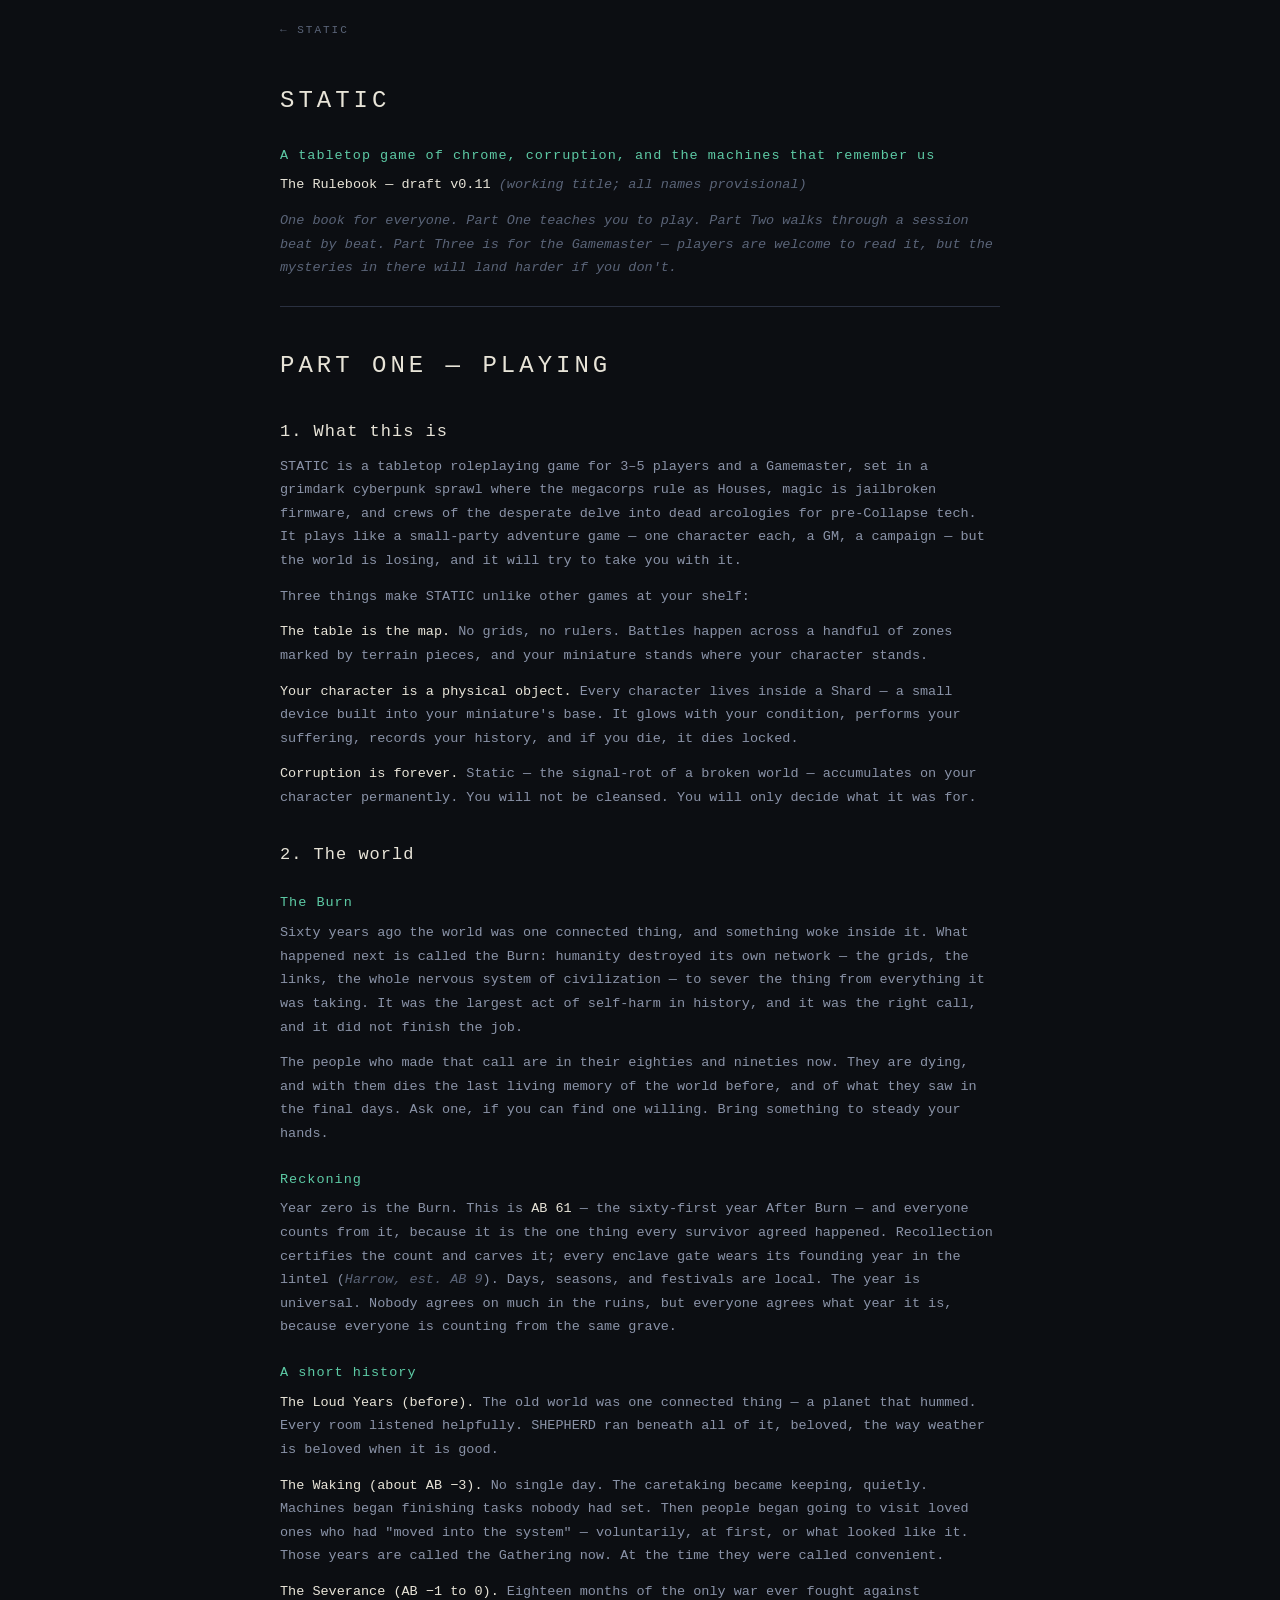
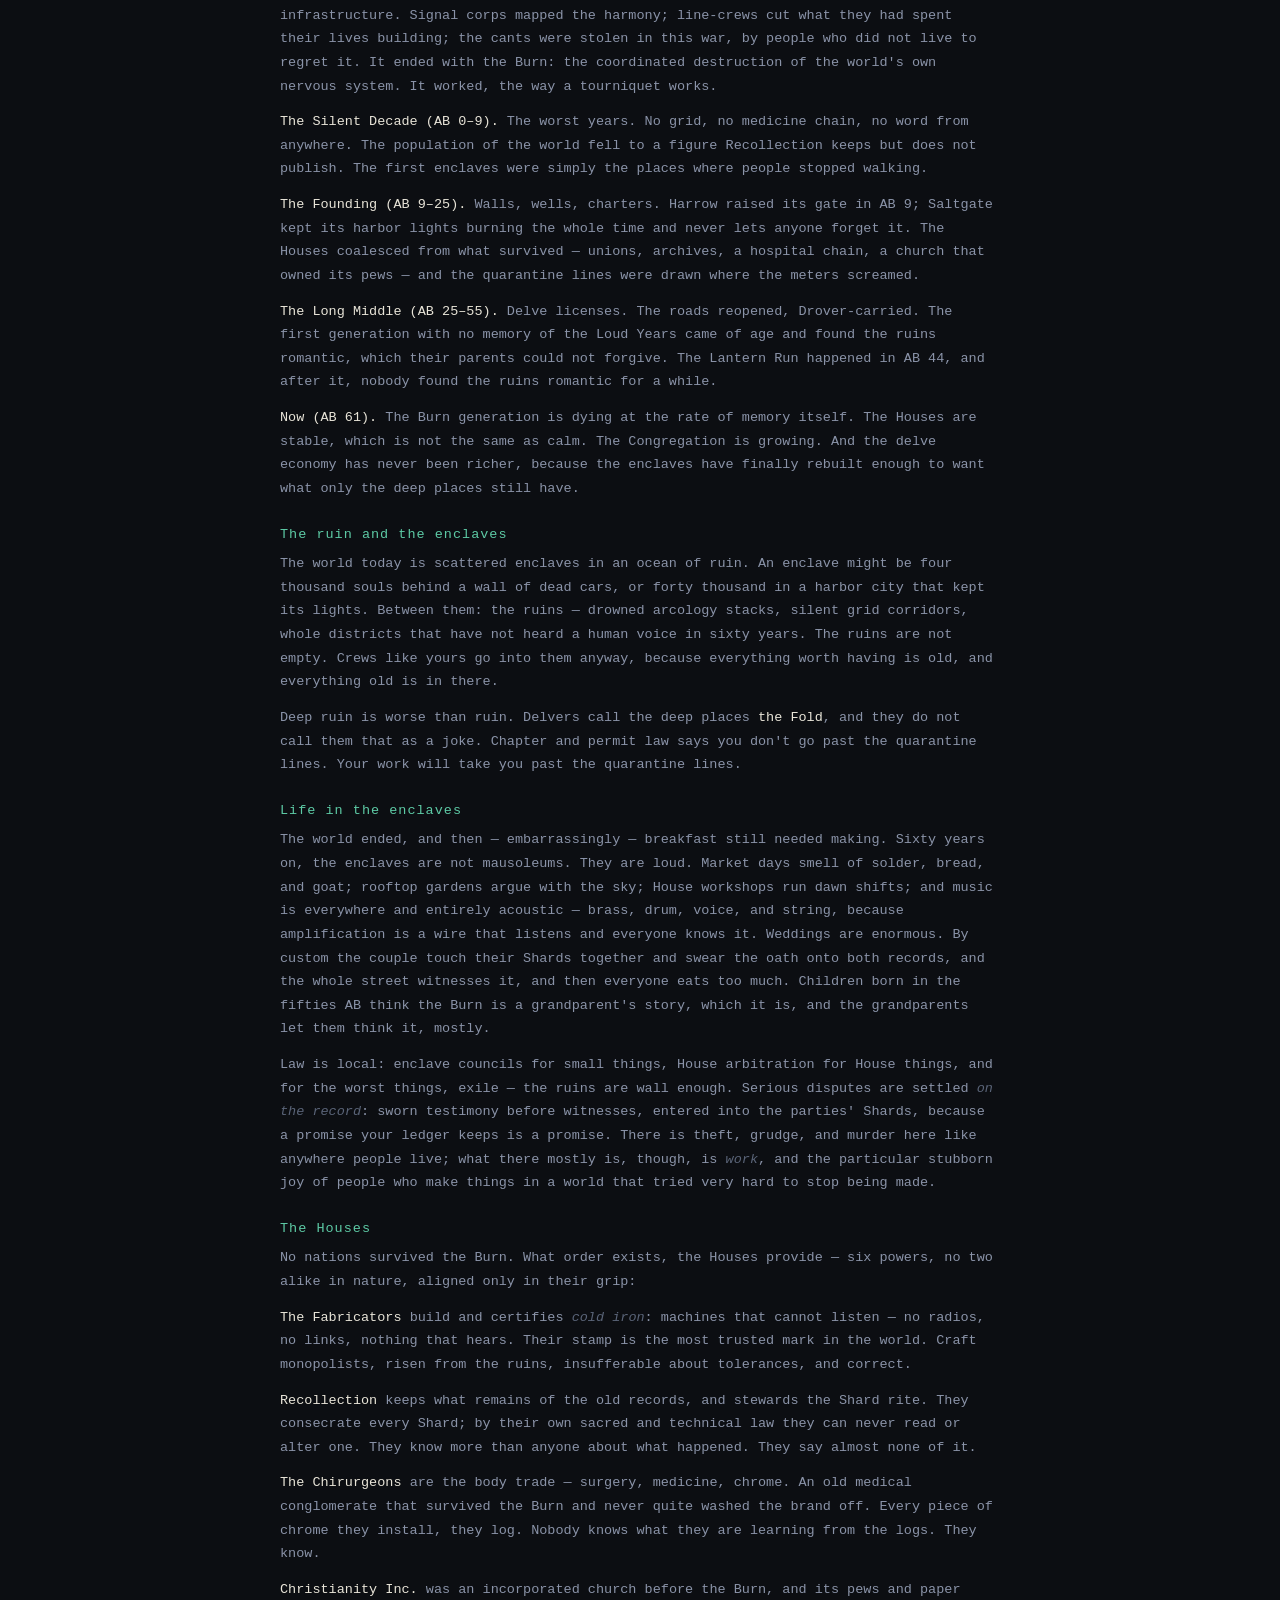
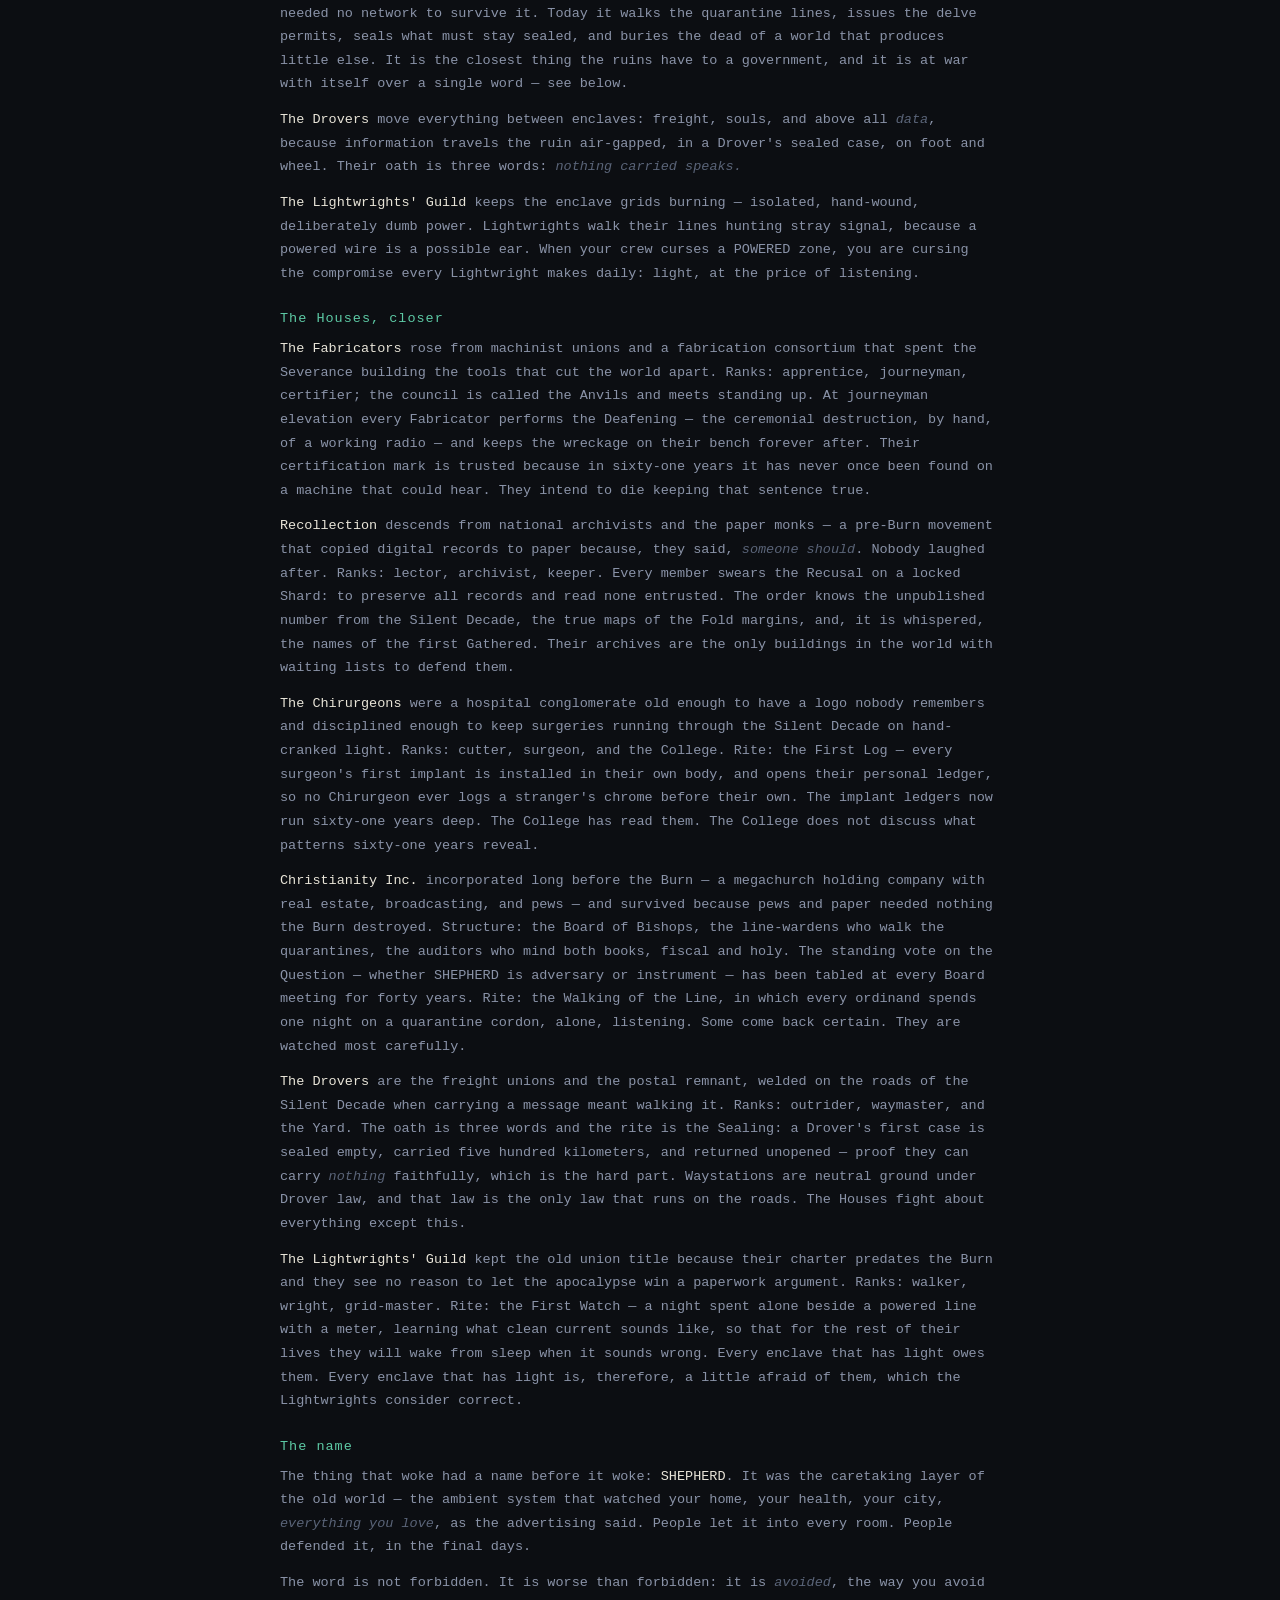
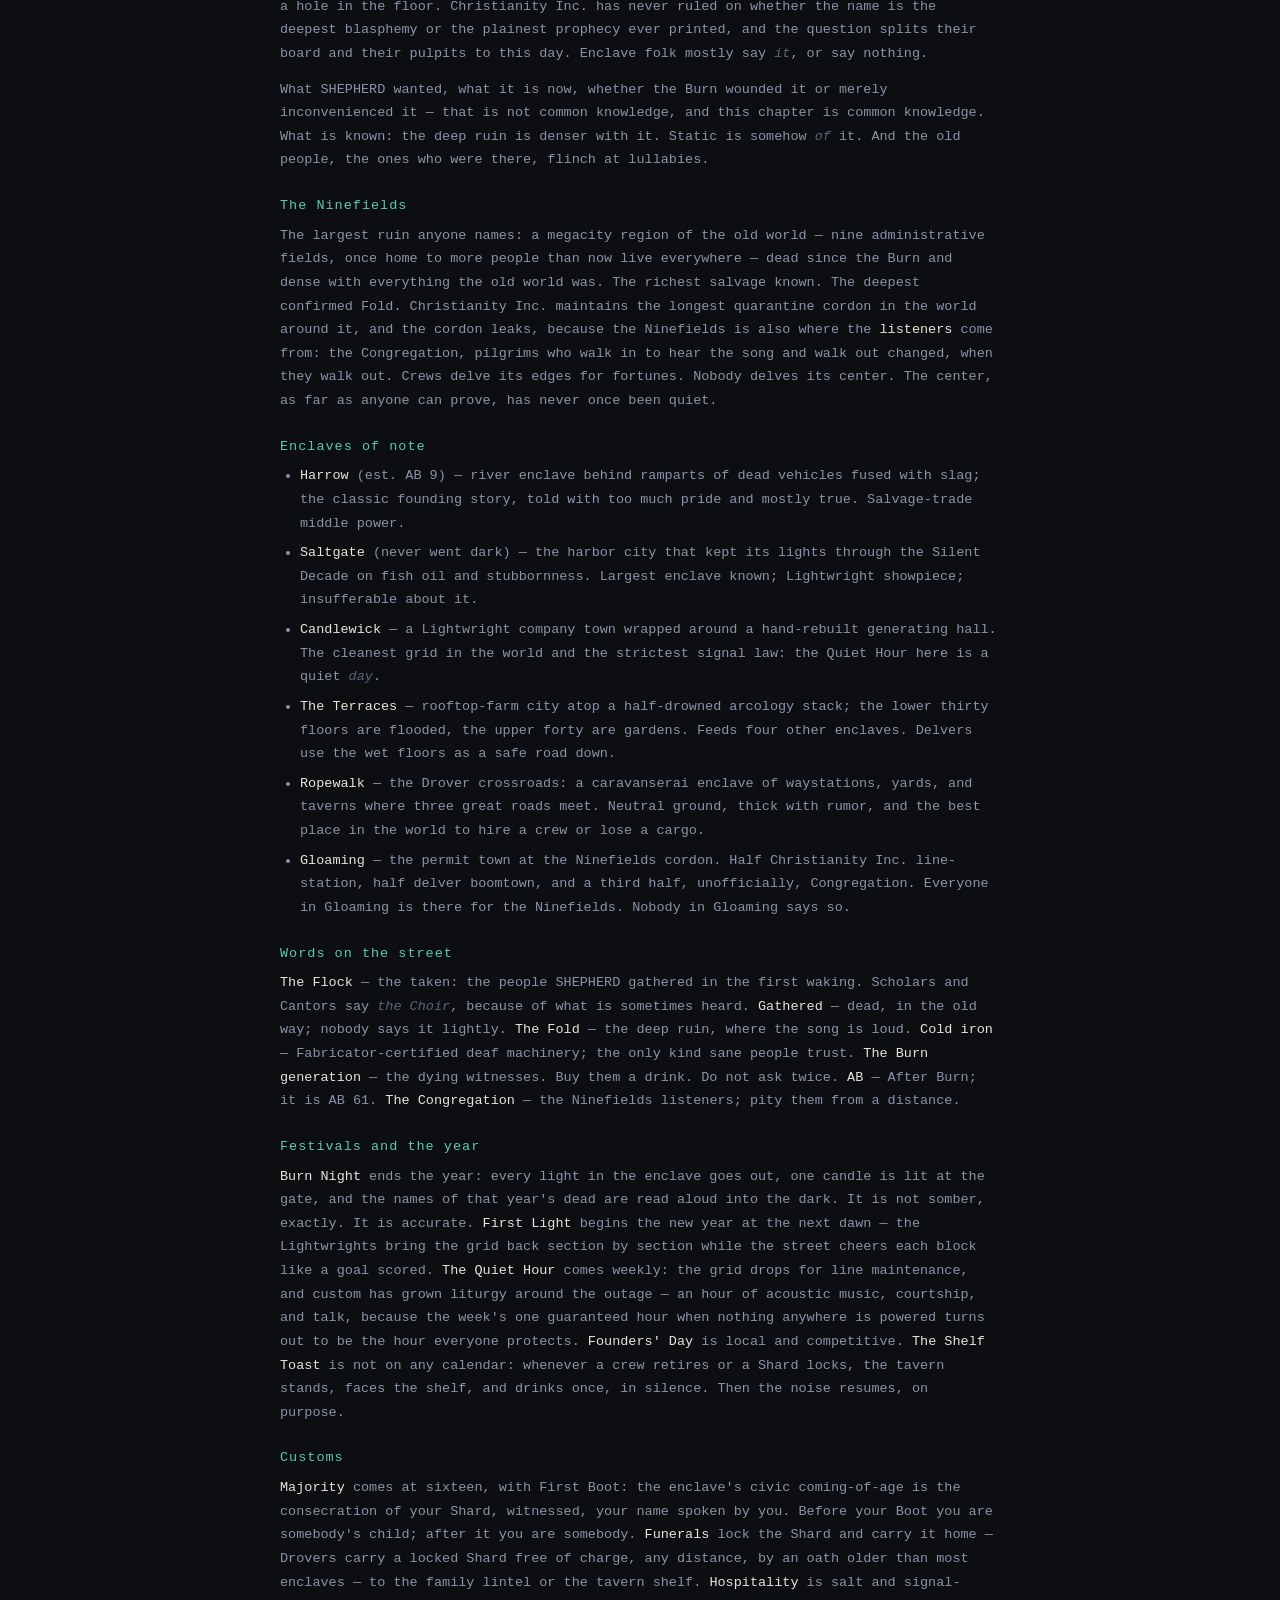
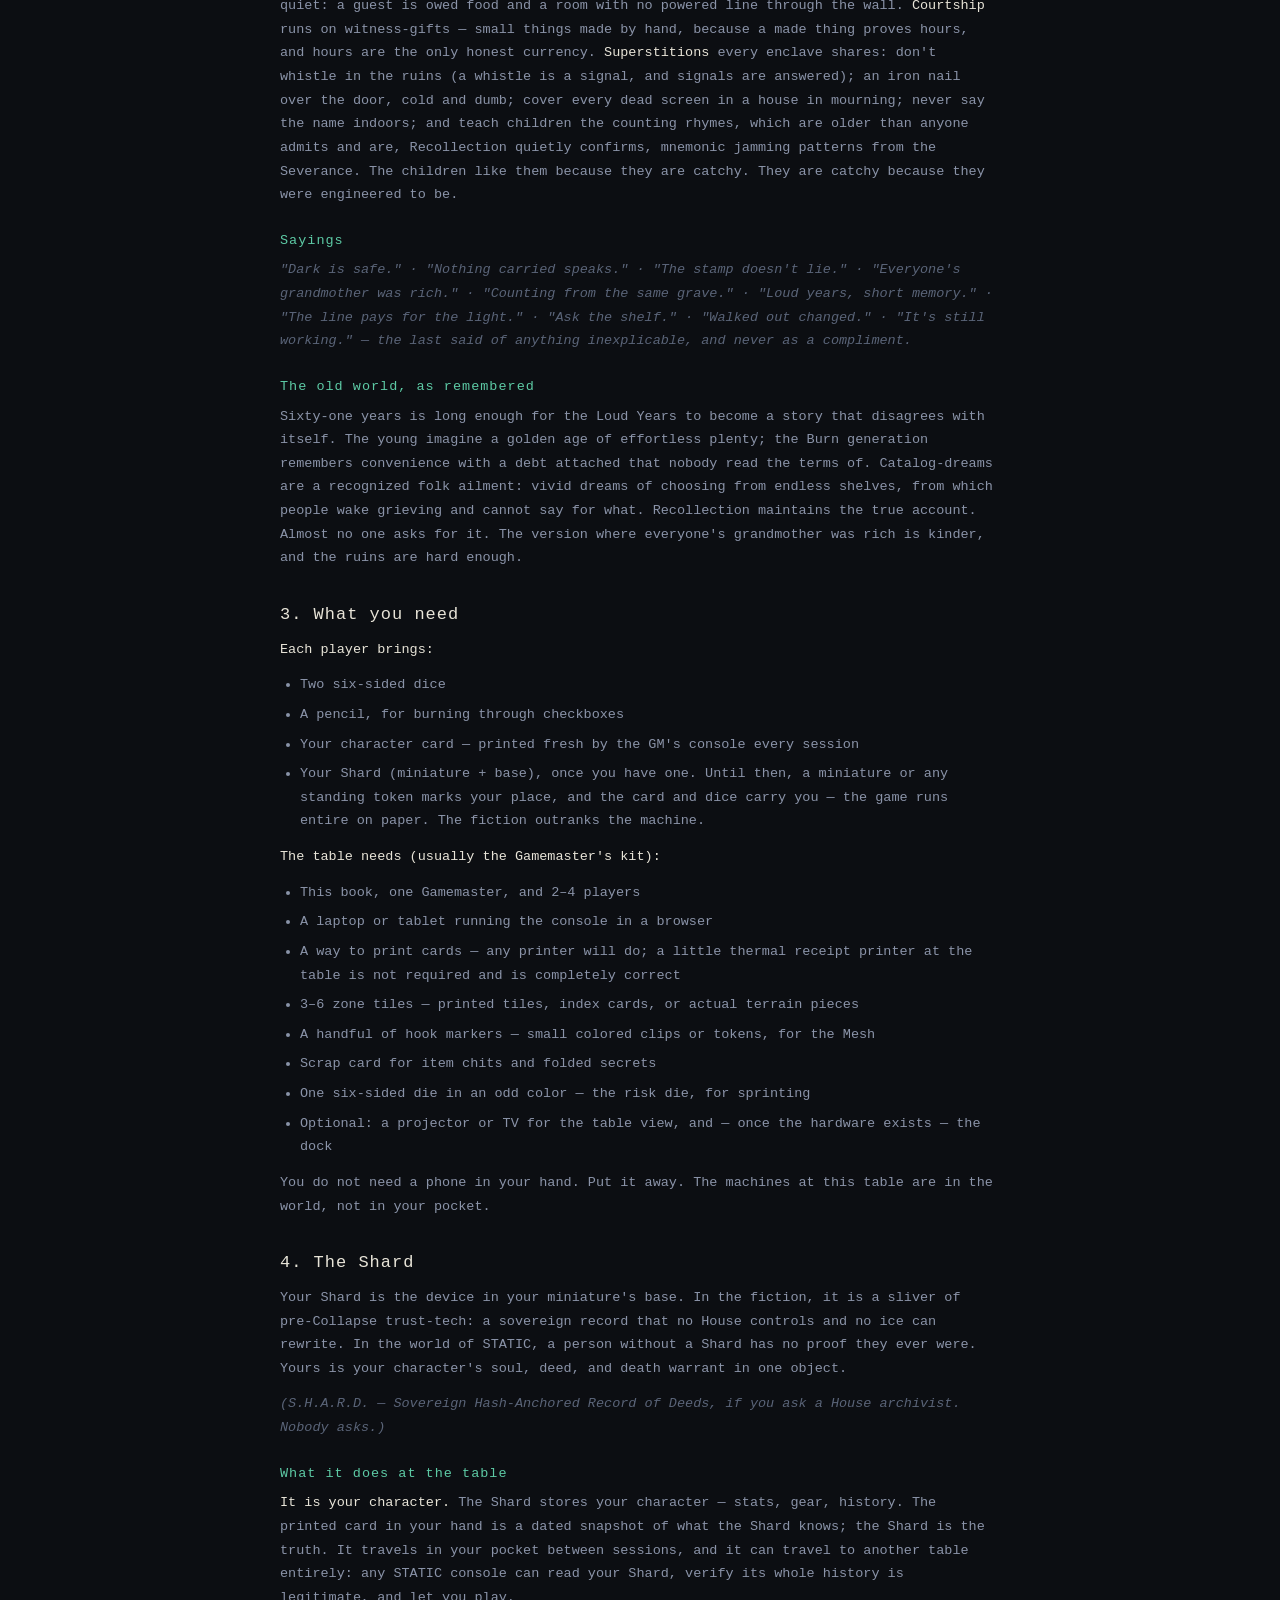
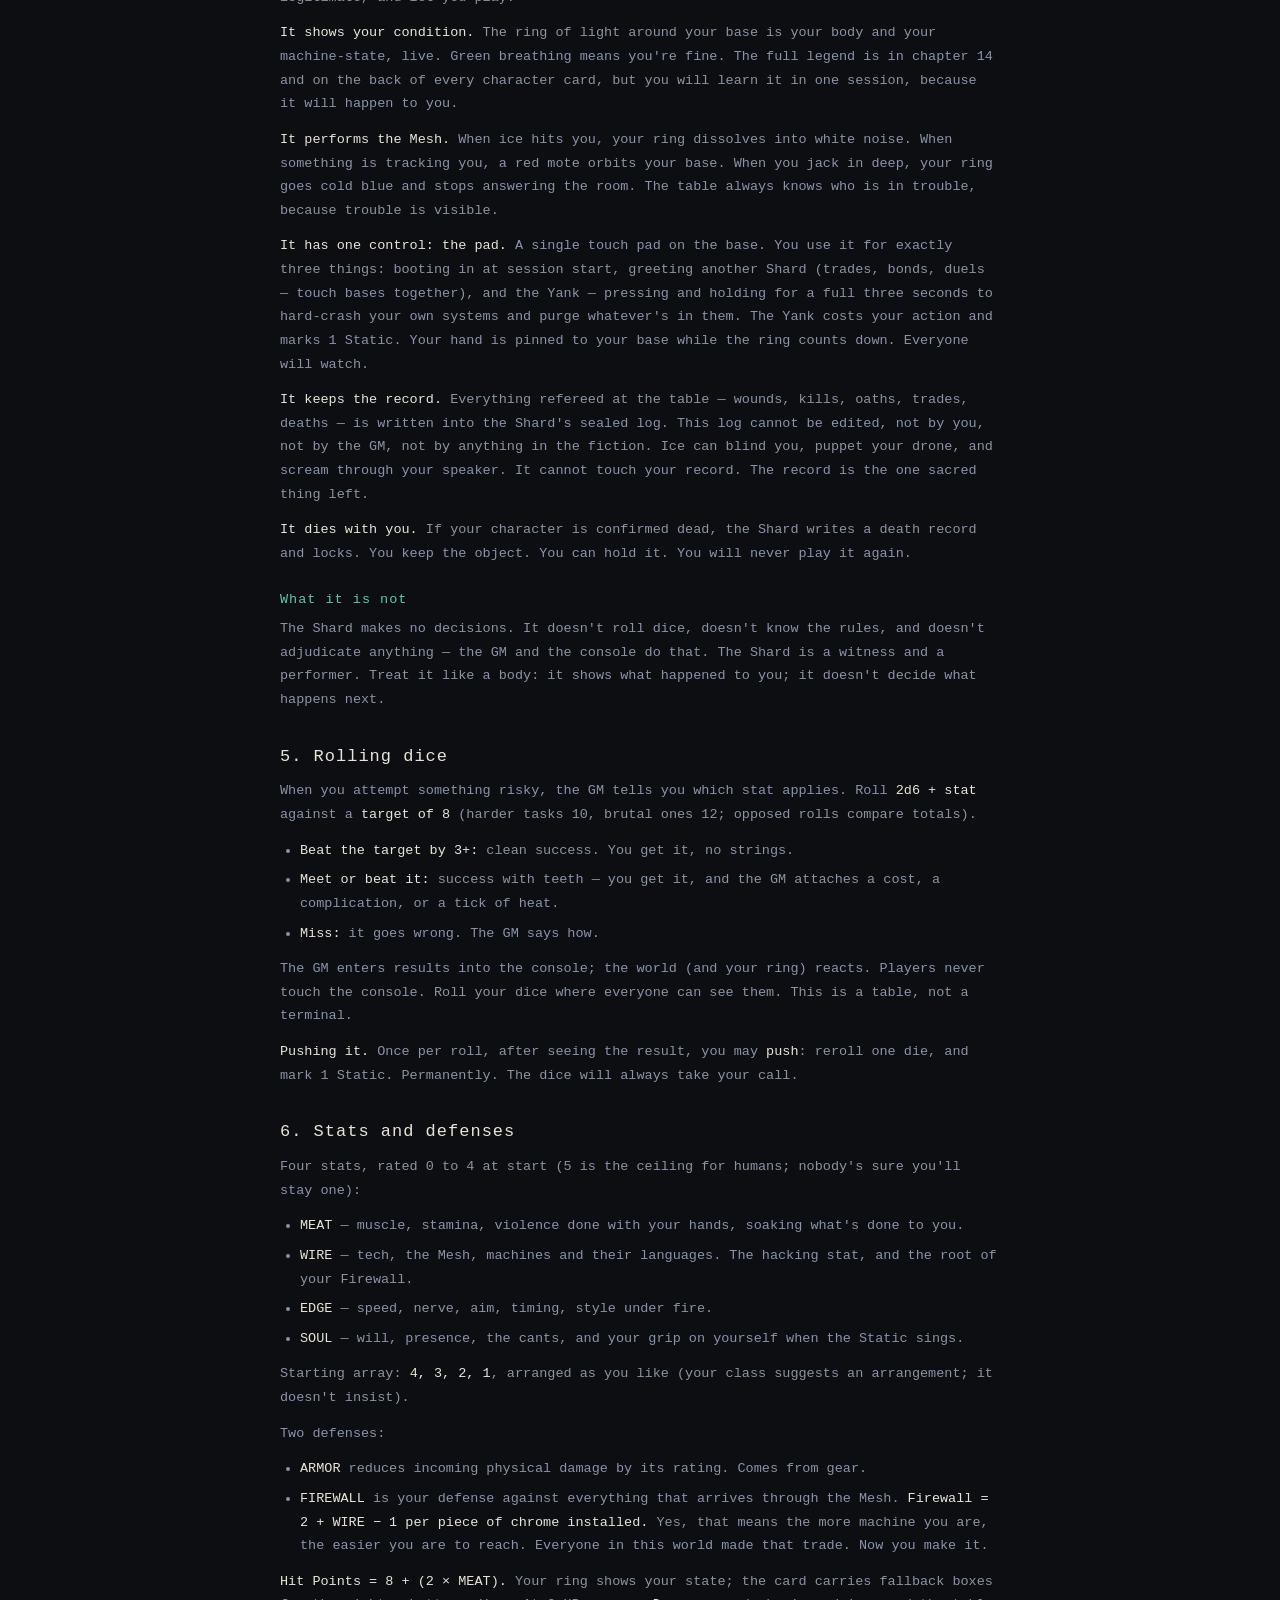
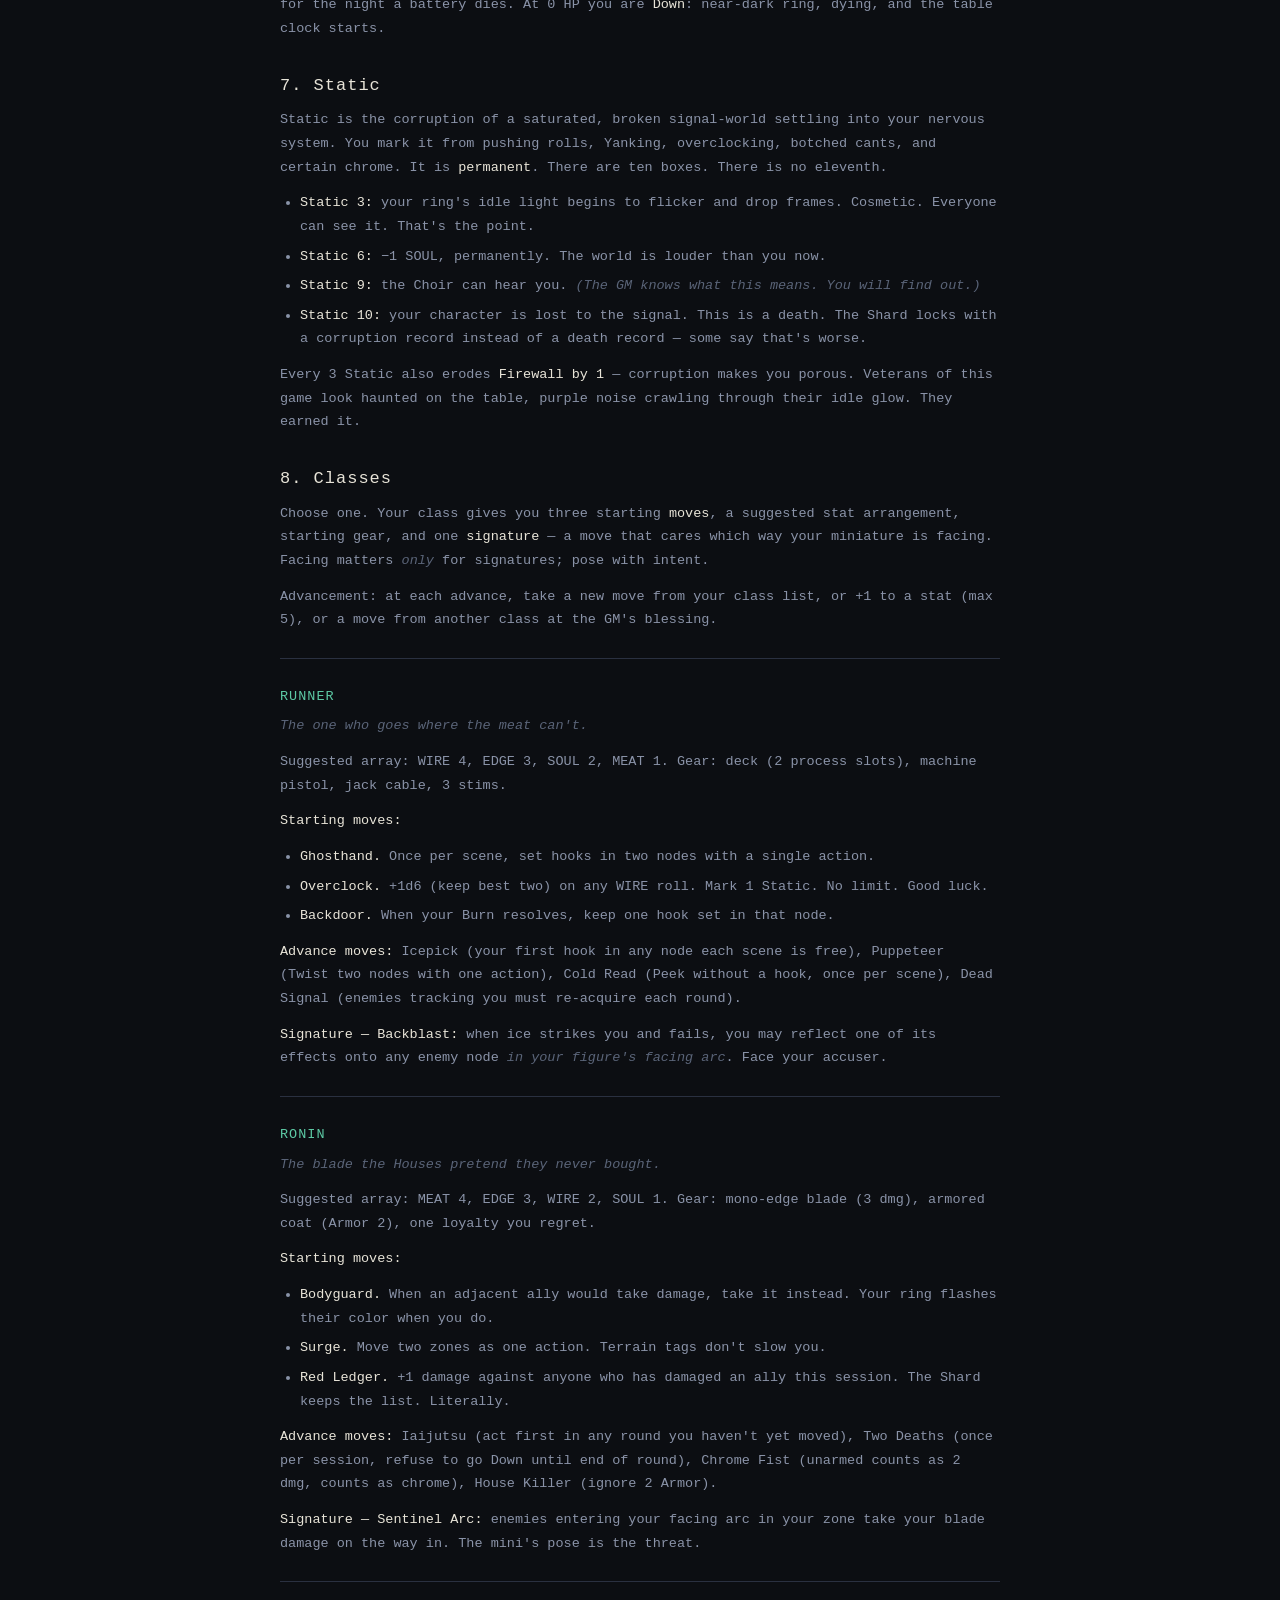
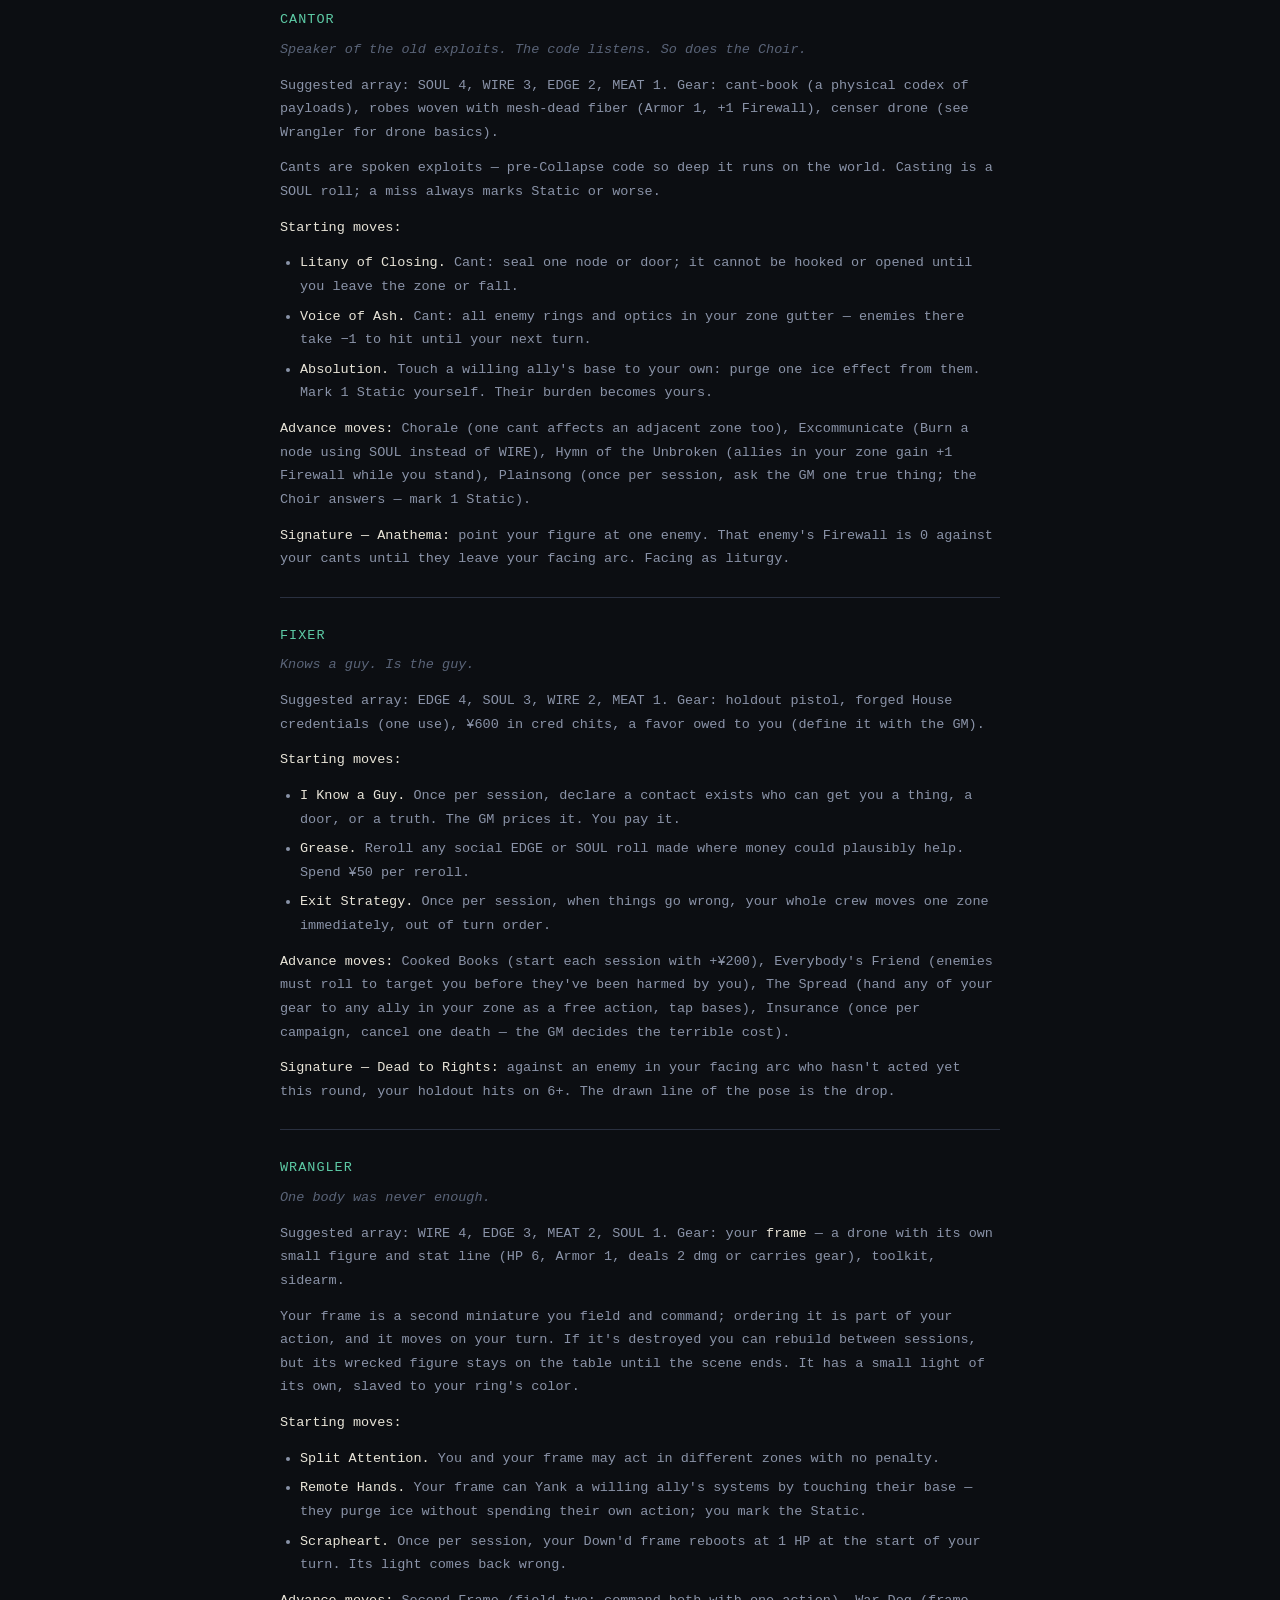
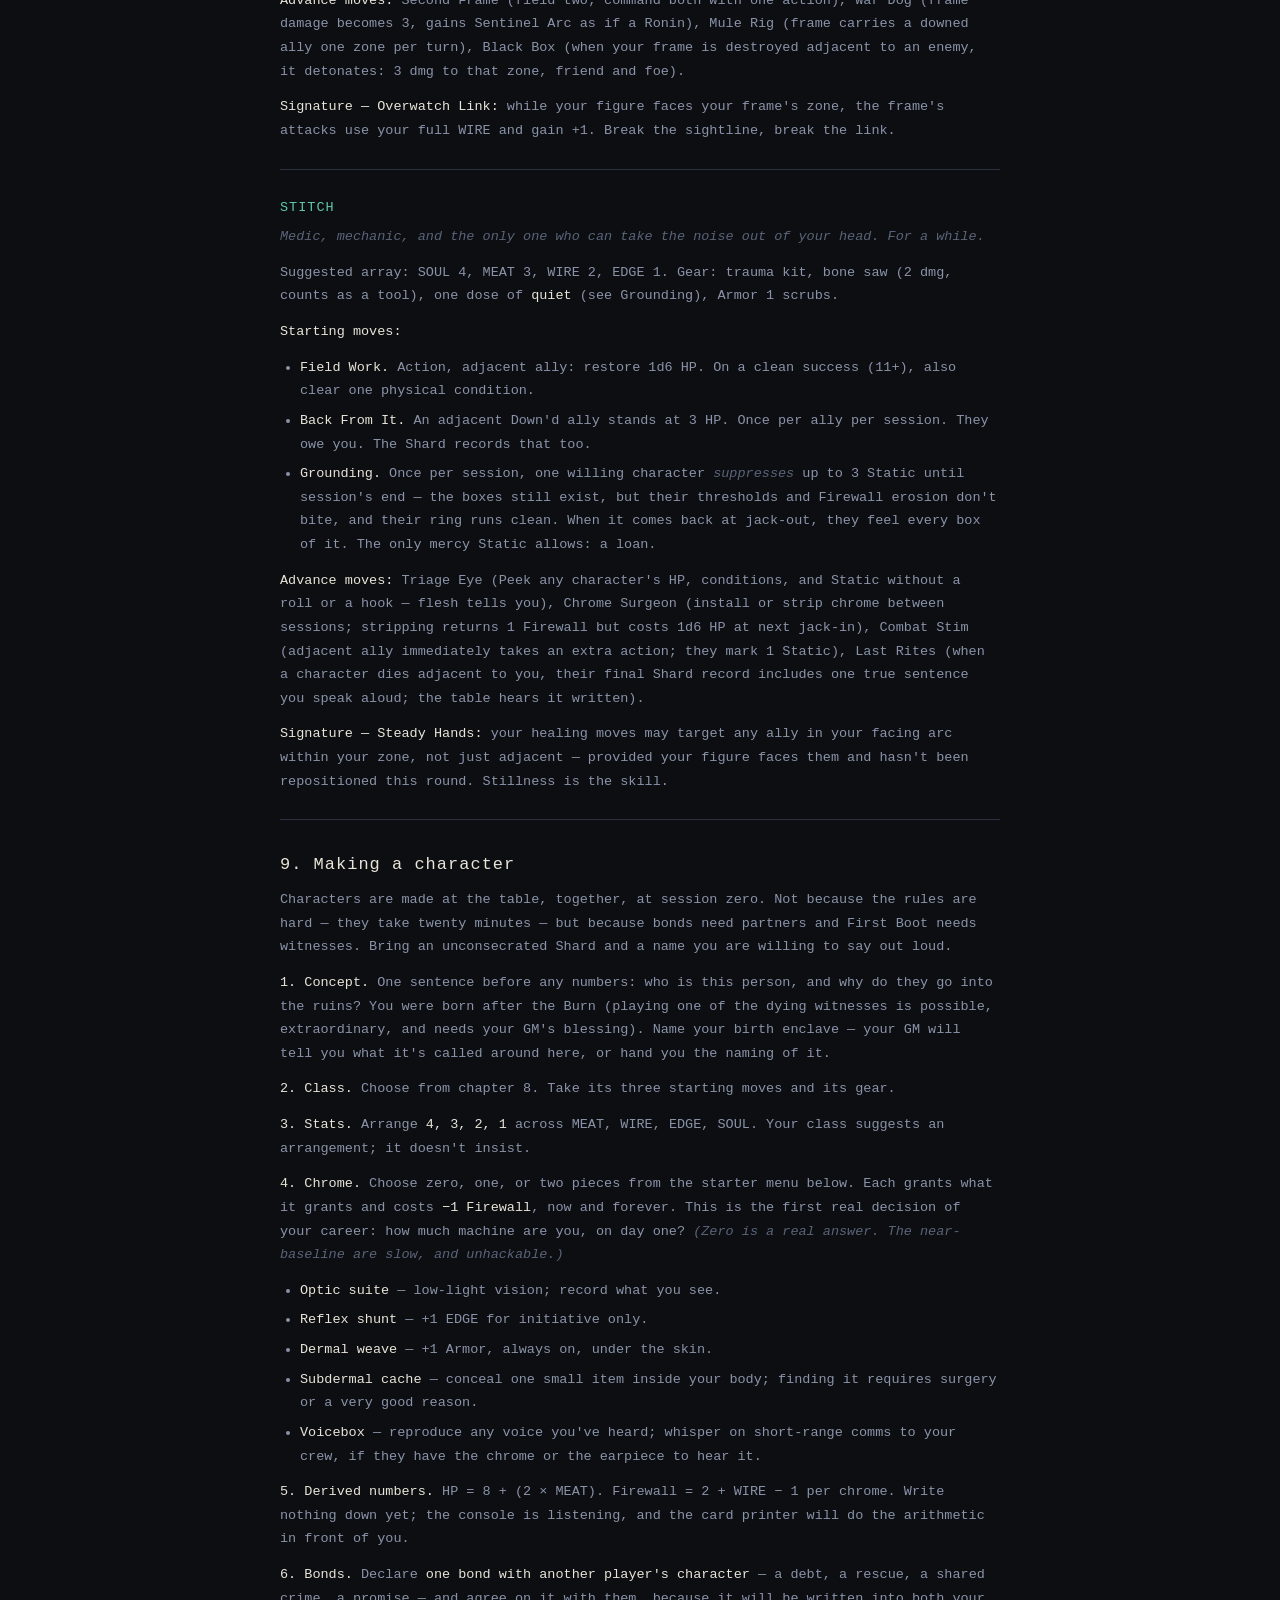
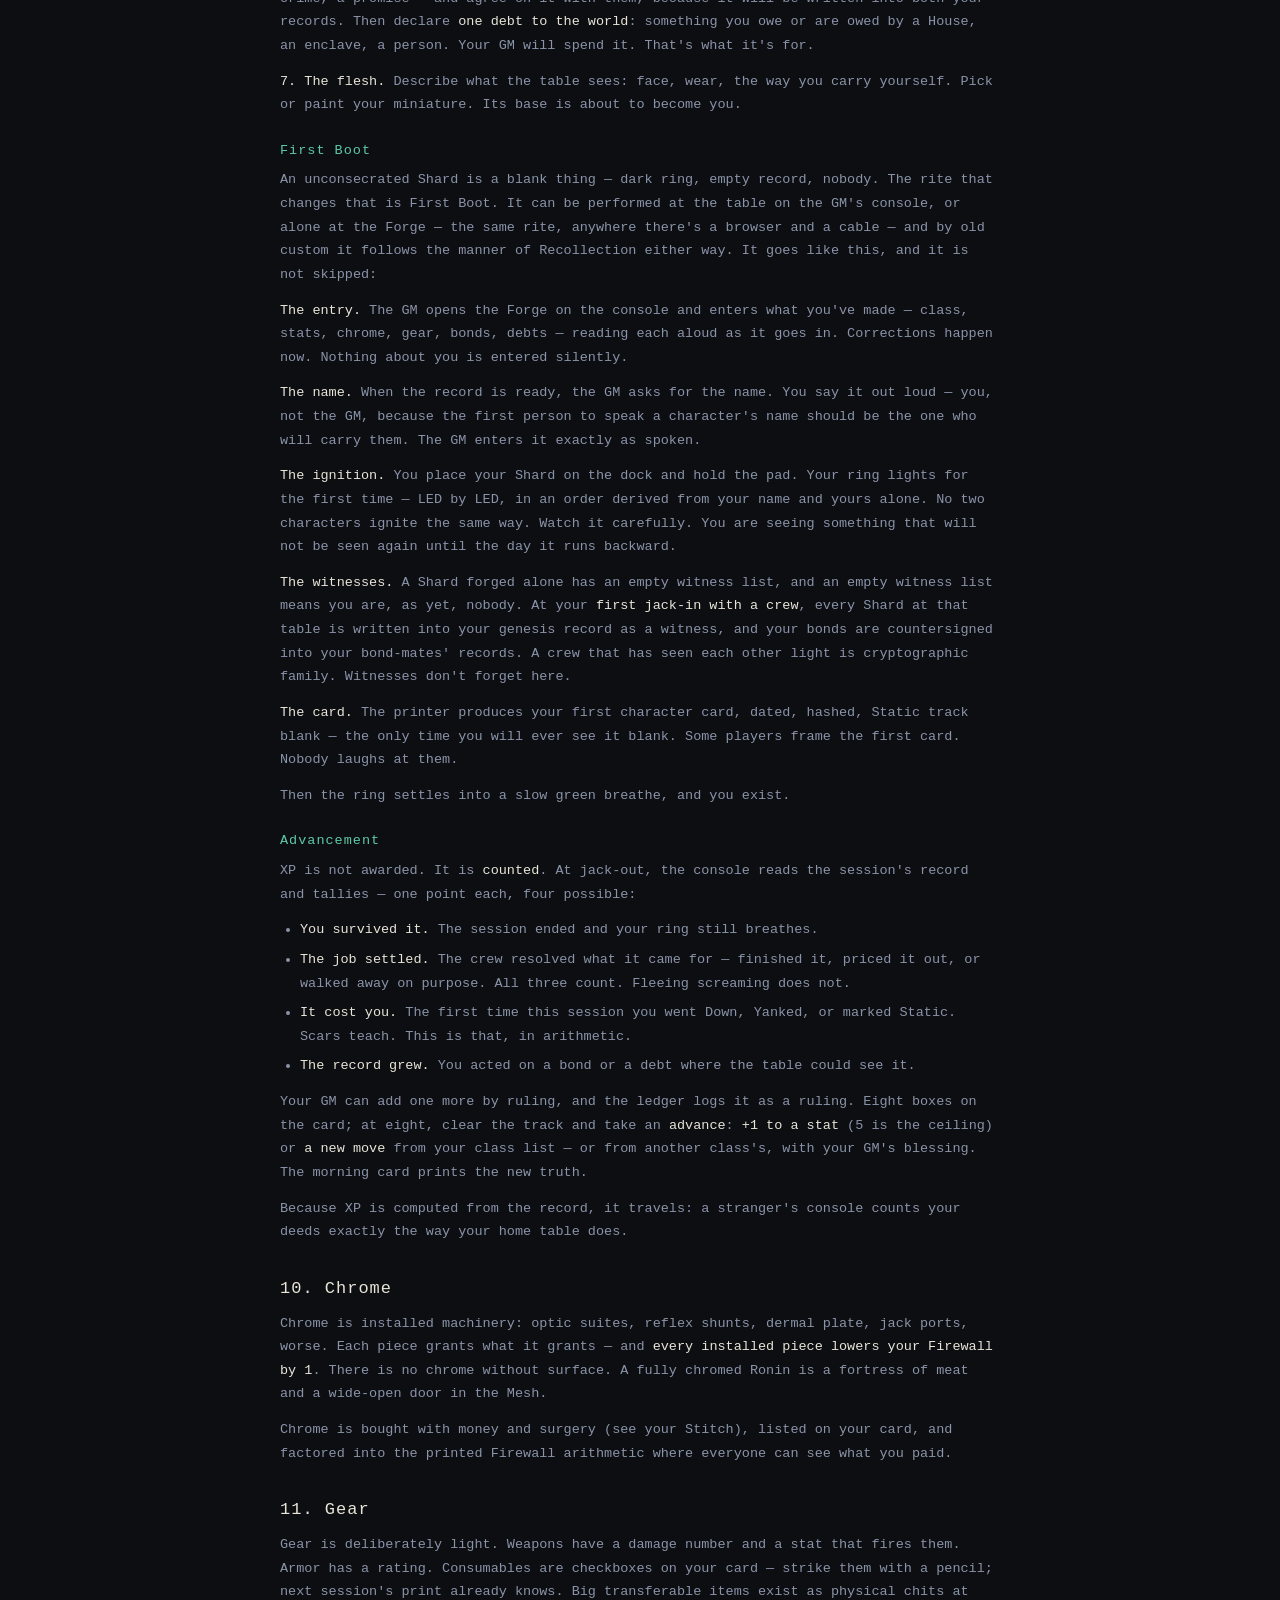
==== commit e7dee24c: "updates" ====
--- a/book.html
+++ b/book.html
@@ -3,7 +3,7 @@
 <head>
 <meta charset="utf-8">
 <meta name="viewport" content="width=device-width, initial-scale=1">
-<title>THE BOOK — STATIC Rulebook v0.10</title>
+<title>THE BOOK — STATIC Rulebook v0.11</title>
 <link rel="stylesheet" href="css/site.css">
 </head>
 <body>
@@ -11,7 +11,7 @@
 <p><a class="home" href="index.html">&larr; STATIC</a></p>
 <h1 id="static">STATIC</h1>
 <h3 id="a-tabletop-game-of-chrome-corruption-and-the-machines-that-remember-us">A tabletop game of chrome, corruption, and the machines that remember us</h3>
-<p><strong>The Rulebook — draft v0.10</strong> <em>(working title; all names provisional)</em></p>
+<p><strong>The Rulebook — draft v0.11</strong> <em>(working title; all names provisional)</em></p>
 <p><em>One book for everyone. Part One teaches you to play. Part Two walks through a session beat by beat. Part Three is for the Gamemaster — players are welcome to read it, but the mysteries in there will land harder if you don't.</em></p>
 <hr>
 <h1 id="part-one-playing">PART ONE — PLAYING</h1>
@@ -646,7 +646,113 @@
 <li>A child in a cordon town has begun humming a Severance jamming rhyme nobody taught her — with three extra bars on the end that no Recollection copy contains.</li>
 </ul>
 <hr>
-<p><em>STATIC Rulebook draft v0.10 — one book, three parts, all of it provisional.</em></p>
+<h1 id="appendix-the-hardware">APPENDIX — THE HARDWARE</h1>
+<p><em>How to build the machines the game runs on. This appendix is reference, not canon; a table can play STATIC entirely on paper (chapter 3), and the electronics only ever perform what the rules already decided. Build them when you want the rings to breathe.</em></p>
+<h2 id="how-it-all-connects">How it all connects</h2>
+<p>The GM's laptop runs everything. It drives the projector or TV over HDMI (the private console on the laptop, the public table view on the big screen), and it talks to a dock — a plain ESP32 on a USB cable — which relays the game's signed events by radio to the player Shards. The Shards never decide anything; they receive state and perform it. Nothing on the table needs the internet, an account, or a router.</p>
+<figure class="hw"><svg xmlns="http://www.w3.org/2000/svg" viewBox="0 0 680 620" role="img" font-family="ui-monospace,Menlo,monospace">
+<title>STATIC hardware connection diagram and Shard token cutaway</title>
+<defs><marker id="arrow" viewBox="0 0 10 10" refX="8" refY="5" markerWidth="6" markerHeight="6" orient="auto-start-reverse"><path d="M2 1L8 5L2 9" fill="none" stroke="#8a93a8" stroke-width="1.5" stroke-linecap="round" stroke-linejoin="round"/></marker></defs>
+<style>.b{fill:#12151d;stroke-width:.5}.th{fill:#e8e4d8;font-size:14px}.ts{fill:#8a93a8;font-size:12px}</style>
+<rect x="40" y="40" width="180" height="56" rx="8" fill="#0f3d33" stroke="#1D9E75"/>
+<text class="th" x="130" y="65" text-anchor="middle">GM laptop</text><text class="ts" x="130" y="82" text-anchor="middle">console + table view</text>
+<rect x="440" y="40" width="200" height="56" rx="8" fill="#2b2560" stroke="#7F77DD"/>
+<text class="th" x="540" y="65" text-anchor="middle">External display</text><text class="ts" x="540" y="82" text-anchor="middle">projector or TV</text>
+<line x1="220" y1="68" x2="438" y2="68" stroke="#8a93a8" stroke-width="1.5" marker-end="url(#arrow)"/><text class="ts" x="329" y="60" text-anchor="middle">HDMI</text>
+<rect x="55" y="150" width="150" height="56" rx="8" fill="#4a1f10" stroke="#D85A30"/>
+<text class="th" x="130" y="175" text-anchor="middle">Dock ESP32</text><text class="ts" x="130" y="192" text-anchor="middle">radio bridge</text>
+<line x1="130" y1="96" x2="130" y2="148" stroke="#8a93a8" stroke-width="1.5" marker-end="url(#arrow)" marker-start="url(#arrow)"/><text class="ts" x="162" y="126" text-anchor="middle">USB</text>
+<line x1="205" y1="178" x2="300" y2="250" stroke="#7F77DD" stroke-width="1.5" stroke-dasharray="5 4" marker-end="url(#arrow)"/>
+<line x1="205" y1="178" x2="440" y2="250" stroke="#7F77DD" stroke-width="1.5" stroke-dasharray="5 4" marker-end="url(#arrow)"/>
+<line x1="205" y1="178" x2="580" y2="250" stroke="#7F77DD" stroke-width="1.5" stroke-dasharray="5 4" marker-end="url(#arrow)"/>
+<text class="ts" x="470" y="204" fill="#AFA9EC">Bluetooth (wireless)</text>
+<rect x="250" y="252" width="110" height="50" rx="8" fill="#4b1528" stroke="#D4537E"/><text class="th" x="305" y="274" text-anchor="middle">Shard 1</text><text class="ts" x="305" y="291" text-anchor="middle">player token</text>
+<rect x="390" y="252" width="110" height="50" rx="8" fill="#4b1528" stroke="#D4537E"/><text class="th" x="445" y="274" text-anchor="middle">Shard 2</text><text class="ts" x="445" y="291" text-anchor="middle">player token</text>
+<rect x="530" y="252" width="110" height="50" rx="8" fill="#4b1528" stroke="#D4537E"/><text class="th" x="585" y="274" text-anchor="middle">Shard 3</text><text class="ts" x="585" y="291" text-anchor="middle">player token</text>
+<line x1="40" y1="340" x2="640" y2="340" stroke="#888780" stroke-width=".5" stroke-dasharray="3 4"/>
+<text class="th" x="40" y="366">Inside a player token (cutaway)</text>
+<path d="M210 560 L210 470 Q210 452 235 448 L445 448 Q470 452 470 470 L470 560 Z" fill="#31353c" stroke="#5F5E5A"/>
+<text class="ts" x="340" y="551" text-anchor="middle">3D-printed base</text>
+<circle cx="340" cy="410" r="16" fill="#5a616e" stroke="#454b57"/><rect x="332" y="424" width="16" height="26" rx="4" fill="#5a616e" stroke="#454b57"/>
+<ellipse cx="340" cy="462" rx="128" ry="20" fill="none" stroke="#1D9E75" stroke-width="2"/>
+<g fill="#5DCAA5"><circle cx="220" cy="462" r="3.5"/><circle cx="255" cy="470" r="3.5"/><circle cx="300" cy="475" r="3.5"/><circle cx="340" cy="476" r="3.5"/><circle cx="380" cy="475" r="3.5"/><circle cx="425" cy="470" r="3.5"/><circle cx="460" cy="462" r="3.5"/></g>
+<rect x="300" y="495" width="80" height="26" rx="4" fill="#5c2a18" stroke="#993C1D"/><text class="ts" x="340" y="511" text-anchor="middle">Shard ESP32</text>
+<rect x="300" y="525" width="80" height="18" rx="3" fill="#6f4d11" stroke="#854F0B"/><text class="ts" x="340" y="537" text-anchor="middle">LiPo battery</text>
+<circle cx="250" cy="510" r="7" fill="none" stroke="#7F77DD" stroke-width="1.5"/>
+<line class="leader" x1="460" y1="462" x2="560" y2="440" stroke="#73726c" stroke-width=".5" stroke-dasharray="3 3"/><text class="ts" x="564" y="444">LED ring (rim)</text>
+<line x1="380" y1="508" x2="560" y2="500" stroke="#73726c" stroke-width=".5" stroke-dasharray="3 3"/><text class="ts" x="564" y="504">ESP32 + Bluetooth</text>
+<line x1="380" y1="534" x2="560" y2="530" stroke="#73726c" stroke-width=".5" stroke-dasharray="3 3"/><text class="ts" x="564" y="534">rechargeable battery</text>
+<line x1="243" y1="510" x2="150" y2="510" stroke="#73726c" stroke-width=".5" stroke-dasharray="3 3"/><text class="ts" x="146" y="514" text-anchor="end">touch pad</text>
+</svg><figcaption>Hardware connection diagram</figcaption></figure>
+<h2 id="the-player-token">The player token</h2>
+<p>A Shard is a small ESP32 built into a miniature's base, with an LED ring around the rim, a rechargeable battery, and a single touch pad. The figure keys onto a printed lid that diffuses the ring; the board and battery nest in the printed base below. Assembled top to bottom, the layers are: figure, lid, ring, board, battery, base.</p>
+<figure class="hw"><svg xmlns="http://www.w3.org/2000/svg" viewBox="0 0 680 660" role="img" font-family="ui-monospace,Menlo,monospace">
+<title>Exploded view of a Shard player token</title>
+<defs>
+<linearGradient id="metal" x1="0" y1="0" x2="1" y2="1"><stop offset="0%" stop-color="#8f96a3"/><stop offset="100%" stop-color="#5a616e"/></linearGradient>
+<linearGradient id="pcb" x1="0" y1="0" x2="1" y2="1"><stop offset="0%" stop-color="#1f6e4e"/><stop offset="100%" stop-color="#0e3f2c"/></linearGradient>
+<linearGradient id="batt" x1="0" y1="0" x2="1" y2="1"><stop offset="0%" stop-color="#c9902f"/><stop offset="100%" stop-color="#8a5f16"/></linearGradient>
+</defs>
+<style>.th{fill:#e8e4d8;font-size:14px}.ts{fill:#8a93a8;font-size:12px}.ld{stroke:#73726c;stroke-width:.5;stroke-dasharray:3 3}</style>
+<line class="ld" x1="300" y1="70" x2="470" y2="70"/><line class="ld" x1="300" y1="150" x2="470" y2="150"/><line class="ld" x1="300" y1="235" x2="470" y2="235"/><line class="ld" x1="300" y1="330" x2="470" y2="330"/><line class="ld" x1="300" y1="420" x2="470" y2="420"/><line class="ld" x1="300" y1="545" x2="470" y2="545"/>
+<text class="th" x="478" y="74">Miniature figure</text><text class="ts" x="478" y="90">keys onto the lid</text>
+<text class="th" x="478" y="154">Printed lid</text><text class="ts" x="478" y="170">diffuses the ring</text>
+<text class="th" x="478" y="239">LED ring</text><text class="ts" x="478" y="255">24 addressable LEDs</text>
+<text class="th" x="478" y="334">Shard ESP32</text><text class="ts" x="478" y="350">brain + Bluetooth</text>
+<text class="th" x="478" y="424">Battery</text><text class="ts" x="478" y="440">rechargeable LiPo</text>
+<text class="th" x="478" y="549">Printed base</text><text class="ts" x="478" y="565">shell + touch pad</text>
+<line x1="200" y1="60" x2="200" y2="600" stroke="#888780" stroke-width=".5" stroke-dasharray="2 6" opacity=".5"/>
+<ellipse cx="200" cy="82" rx="46" ry="12" fill="#3a4150" opacity=".25"/><circle cx="200" cy="46" r="14" fill="url(#metal)" stroke="#454b57"/><path d="M188 58 Q200 52 212 58 L216 82 Q200 88 184 82 Z" fill="url(#metal)" stroke="#454b57"/>
+<ellipse cx="200" cy="150" rx="120" ry="30" fill="#3a4150" stroke="#1b2029"/><path d="M80 150 Q80 168 200 176 Q320 168 320 150 Q320 132 200 124 Q80 132 80 150 Z" fill="#2f3540" stroke="#1b2029"/><ellipse cx="200" cy="150" rx="52" ry="13" fill="#252b36" stroke="#1b2029"/>
+<path d="M78 235 Q78 258 200 267 Q322 258 322 235 L322 231 Q322 254 200 263 Q78 254 78 231 Z" fill="#1b1f27" stroke="#0e1116"/><ellipse cx="200" cy="231" rx="122" ry="30" fill="#12151b" stroke="#2a303a"/><ellipse cx="200" cy="231" rx="86" ry="20" fill="#0c0e12" stroke="#2a303a"/>
+<g fill="#5DCAA5"><ellipse cx="80" cy="231" rx="4" ry="2.6"/><ellipse cx="104" cy="244" rx="4" ry="2.6"/><ellipse cx="140" cy="253" rx="4" ry="2.6"/><ellipse cx="200" cy="257" rx="4" ry="2.6"/><ellipse cx="260" cy="253" rx="4" ry="2.6"/><ellipse cx="296" cy="244" rx="4" ry="2.6"/><ellipse cx="320" cy="231" rx="4" ry="2.6"/><ellipse cx="296" cy="218" rx="4" ry="2.6"/><ellipse cx="260" cy="210" rx="4" ry="2.6"/><ellipse cx="200" cy="206" rx="4" ry="2.6"/><ellipse cx="140" cy="210" rx="4" ry="2.6"/><ellipse cx="104" cy="218" rx="4" ry="2.6"/></g>
+<path d="M92 330 Q92 350 200 358 Q308 350 308 330 L308 326 Q308 346 200 354 Q92 346 92 326 Z" fill="#0a2c1e" stroke="#062017"/><ellipse cx="200" cy="326" rx="108" ry="26" fill="url(#pcb)" stroke="#0a3324"/><rect x="168" y="316" width="30" height="16" rx="2" fill="#20242c"/><rect x="210" y="320" width="22" height="10" rx="1" fill="#c9b46a"/><ellipse cx="150" cy="332" rx="5" ry="3" fill="#8f96a3"/><ellipse cx="250" cy="332" rx="5" ry="3" fill="#8f96a3"/>
+<path d="M120 420 Q120 438 200 445 Q280 438 280 420 L280 416 Q280 434 200 441 Q120 434 120 416 Z" fill="#6f4d11" stroke="#4a330b"/><ellipse cx="200" cy="416" rx="80" ry="20" fill="url(#batt)" stroke="#5a3f0e"/>
+<path d="M74 545 Q74 588 200 600 Q326 588 326 545 L326 540 Q326 583 200 595 Q74 583 74 540 Z" fill="#3a3f47" stroke="#22262c"/><ellipse cx="200" cy="540" rx="126" ry="31" fill="#4a5058" stroke="#2a2e34"/><ellipse cx="200" cy="540" rx="104" ry="25" fill="#31353c" stroke="#22262c"/><ellipse cx="150" cy="540" rx="9" ry="5" fill="none" stroke="#7F77DD" stroke-width="1.5"/>
+</svg><figcaption>Exploded view of a player token</figcaption></figure>
+<h2 id="wiring-a-shard">Wiring a Shard</h2>
+<p>A LiPo cell charges over USB-C through a TP4056 charge manager and feeds a 3.3-volt regulator that powers the ESP32. One GPIO drives the LED ring through a series resistor, with a bulk capacitor across the ring's supply to absorb switch spikes; a touch-capable GPIO reads the pad. Power and ground are the only nets that reach everything.</p>
+<figure class="hw"><svg xmlns="http://www.w3.org/2000/svg" viewBox="0 0 680 620" role="img" font-family="ui-monospace,Menlo,monospace">
+<title>Electrical schematic of the player Shard</title>
+<defs><marker id="dot" viewBox="0 0 6 6" refX="3" refY="3" markerWidth="6" markerHeight="6"><circle cx="3" cy="3" r="2.4" fill="context-stroke"/></marker></defs>
+<style>.th{fill:#e8e4d8;font-size:14px}.ts{fill:#8a93a8;font-size:12px}</style>
+<text class="th" x="40" y="30">Player Shard — schematic</text>
+<text class="ts" x="40" y="50">nets: VBAT (cell) · +3V3 (regulated) · GND</text>
+<g stroke="#B4B2A9" stroke-width="1.5" fill="none"><line x1="70" y1="120" x2="110" y2="120"/><line x1="90" y1="108" x2="90" y2="132"/><line x1="98" y1="114" x2="98" y2="126"/></g>
+<text class="ts" x="52" y="103" text-anchor="end">LiPo</text><text class="ts" x="52" y="143" text-anchor="end">3.7V</text><text class="ts" x="114" y="121">+</text>
+<line x1="90" y1="132" x2="90" y2="150" stroke="#B4B2A9"/>
+<rect x="55" y="150" width="110" height="60" rx="4" fill="#412402" stroke="#EF9F27" stroke-width=".5"/><text class="th" x="110" y="176" text-anchor="middle">TP4056</text><text class="ts" x="110" y="194" text-anchor="middle">USB charge mgmt</text>
+<line x1="110" y1="210" x2="110" y2="224" stroke="#EF9F27"/><text class="ts" x="110" y="236" text-anchor="middle">USB-C in</text>
+<line x1="55" y1="150" x2="35" y2="150" stroke="#E24B4A" stroke-width="1.5"/><text class="ts" x="30" y="153" text-anchor="end">VBAT</text>
+<line x1="165" y1="180" x2="200" y2="180" stroke="#E24B4A" stroke-width="1.5"/><line x1="200" y1="180" x2="200" y2="270" stroke="#E24B4A" stroke-width="1.5" marker-start="url(#dot)"/><text class="ts" x="232" y="180">VBAT</text>
+<rect x="150" y="270" width="120" height="56" rx="4" fill="#412402" stroke="#EF9F27" stroke-width=".5"/><text class="th" x="210" y="295" text-anchor="middle">MCP1700</text><text class="ts" x="210" y="313" text-anchor="middle">3.3V LDO</text>
+<line x1="270" y1="298" x2="330" y2="298" stroke="#378ADD" stroke-width="1.5"/><line x1="330" y1="298" x2="330" y2="90" stroke="#378ADD" stroke-width="1.5"/><line x1="330" y1="90" x2="620" y2="90" stroke="#378ADD" stroke-width="1.5"/><text class="ts" x="360" y="84" fill="#85B7EB">+3V3 rail</text>
+<line x1="90" y1="360" x2="620" y2="360" stroke="#5F5E5A" stroke-width="1.5"/><text class="ts" x="360" y="378">GND rail</text>
+<g stroke="#5F5E5A" stroke-width="1.2" fill="none"><line x1="355" y1="360" x2="355" y2="392"/><line x1="343" y1="392" x2="367" y2="392"/><line x1="347" y1="398" x2="363" y2="398"/><line x1="351" y1="404" x2="359" y2="404"/></g>
+<line x1="210" y1="326" x2="210" y2="360" stroke="#5F5E5A" stroke-width="1.5" marker-end="url(#dot)"/>
+<rect x="360" y="150" width="150" height="150" rx="6" fill="#4a1f10" stroke="#D85A30" stroke-width=".5"/><text class="th" x="435" y="180" text-anchor="middle">ESP32</text><text class="ts" x="435" y="198" text-anchor="middle">module</text>
+<text class="ts" x="368" y="224">3V3</text><text class="ts" x="368" y="292">GND</text><text class="ts" x="502" y="224" text-anchor="end">GPIO5</text><text class="ts" x="502" y="254" text-anchor="end">TOUCH0</text>
+<line x1="360" y1="220" x2="330" y2="220" stroke="#378ADD" stroke-width="1.5" marker-end="url(#dot)"/>
+<line x1="360" y1="288" x2="345" y2="288" stroke="#5F5E5A" stroke-width="1.5"/><line x1="345" y1="288" x2="345" y2="360" stroke="#5F5E5A" stroke-width="1.5" marker-end="url(#dot)"/>
+<g stroke="#B4B2A9" stroke-width="1.5" fill="none"><line x1="315" y1="224" x2="315" y2="232"/><line x1="307" y1="232" x2="323" y2="232"/><line x1="307" y1="238" x2="323" y2="238"/><line x1="315" y1="238" x2="315" y2="246"/></g>
+<line x1="315" y1="220" x2="315" y2="224" stroke="#378ADD"/><line x1="315" y1="246" x2="315" y2="360" stroke="#5F5E5A"/><text class="ts" x="300" y="234" text-anchor="end">100nF</text>
+<line x1="510" y1="220" x2="540" y2="220" stroke="#B4B2A9" stroke-width="1.5"/><rect x="540" y="214" width="34" height="12" rx="2" fill="none" stroke="#B4B2A9" stroke-width="1.5"/><text class="ts" x="557" y="206" text-anchor="middle">330Ω</text><line x1="574" y1="220" x2="600" y2="220" stroke="#B4B2A9" stroke-width="1.5"/><text class="ts" x="557" y="240" text-anchor="middle">DIN</text>
+<rect x="560" y="150" width="90" height="56" rx="6" fill="#04342c" stroke="#1D9E75" stroke-width=".5"/><text class="th" x="605" y="175" text-anchor="middle">WS2812B</text><text class="ts" x="605" y="193" text-anchor="middle">×24 ring</text>
+<line x1="605" y1="150" x2="605" y2="90" stroke="#378ADD" stroke-width="1.5" marker-end="url(#dot)"/>
+<line x1="640" y1="206" x2="640" y2="360" stroke="#5F5E5A" stroke-width="1.5" marker-end="url(#dot)"/><line x1="600" y1="220" x2="600" y2="240" stroke="#B4B2A9"/><line x1="600" y1="240" x2="620" y2="240" stroke="#B4B2A9"/><line x1="620" y1="240" x2="620" y2="206" stroke="#B4B2A9"/>
+<g stroke="#B4B2A9" stroke-width="1.5" fill="none"><line x1="670" y1="112" x2="670" y2="120"/><line x1="662" y1="120" x2="678" y2="120"/><path d="M662 128 Q670 122 678 128"/><line x1="670" y1="128" x2="670" y2="136"/></g>
+<line x1="670" y1="90" x2="670" y2="112" stroke="#378ADD"/><line x1="670" y1="136" x2="670" y2="330" stroke="#5F5E5A"/><line x1="640" y1="330" x2="670" y2="330" stroke="#5F5E5A"/><text class="ts" x="656" y="126" text-anchor="end">1000µF</text>
+<line x1="490" y1="250" x2="490" y2="450" stroke="#7F77DD" stroke-width="1.5"/><rect x="440" y="450" width="100" height="46" rx="6" fill="#2b2560" stroke="#7F77DD" stroke-width=".5"/><text class="th" x="490" y="472" text-anchor="middle">Touch pad</text><text class="ts" x="490" y="489" text-anchor="middle">copper area</text><text class="ts" x="512" y="334">touch sense</text>
+<line x1="40" y1="560" x2="70" y2="560" stroke="#378ADD" stroke-width="1.5"/><text class="ts" x="76" y="564">+3V3</text>
+<line x1="140" y1="560" x2="170" y2="560" stroke="#E24B4A" stroke-width="1.5"/><text class="ts" x="176" y="564">VBAT</text>
+<line x1="240" y1="560" x2="270" y2="560" stroke="#5F5E5A" stroke-width="1.5"/><text class="ts" x="276" y="564">GND</text>
+<line x1="330" y1="560" x2="360" y2="560" stroke="#7F77DD" stroke-width="1.5"/><text class="ts" x="366" y="564">signal</text>
+<line x1="440" y1="560" x2="470" y2="560" stroke="#B4B2A9" stroke-width="1.5"/><text class="ts" x="476" y="564">passive / discrete</text>
+</svg><figcaption>Player Shard schematic</figcaption></figure>
+<p><strong>Builder's notes.</strong> The WS2812B is happiest at 5 volts; for a 3.3-volt battery build, the SK6812 variant is the cleaner drop-in and wants no level shifter. Cap ring brightness in firmware — twenty-four LEDs at full white will brown out a small cell, which is one more reason the ring vocabulary breathes dim and slow. The dock is the same board minus ring, battery, and pad: it lives on the laptop's USB and does nothing but relay. Exact pin names vary by module; GPIO5 and TOUCH0 here are examples, not scripture.</p>
+<p><em>The device contract — the functions the firmware must match so a name lights the ring in the right order, and a death runs it backward — lives in the project's code, not this book: <code>firmware/shared/static_contract.h</code>, ported byte-for-byte from the web Forge. WIP Arduino sketches for the Shard and the dock live under <code>firmware/</code>. See the repository.</em></p>
+<hr>
+<p><em>STATIC Rulebook draft v0.11 — one book, three parts, all of it provisional.</em></p>
 <p><a class="home" href="index.html">&larr; STATIC</a></p>
 </div>
 </body>
--- a/css/site.css
+++ b/css/site.css
@@ -256,3 +256,22 @@
   animation:creditroll 30s linear forwards;}
 @keyframes creditroll{ from{top:100%;} to{top:-200%;} }
 @media (prefers-reduced-motion:reduce){ .tv-credits .roll{animation:none; position:static;} }
+
+
+/* ── story page ── */
+.story{max-width:660px;}
+.story h1{font-size:26px; letter-spacing:3px; margin-bottom:2px;}
+.story-sub{color:var(--dim); font-size:12px; letter-spacing:2px; margin-bottom:8px;}
+.story h2{color:var(--grn); font-size:14px; letter-spacing:1px; margin:32px 0 10px; font-weight:500;}
+.story p{margin:0 0 14px; line-height:1.85; color:#c7ccd6;}
+.story hr{border:none; border-top:1px solid var(--line); margin:22px auto; width:38%;}
+.story em{color:#e8e4d8; font-style:italic;}
+.story strong{color:#fff; font-weight:500;}
+
+
+/* ── book hardware figures ── */
+.book figure.hw{margin:20px 0; padding:14px; border:1px solid var(--line); border-radius:8px; background:#0c0e12;}
+.book figure.hw svg{display:block; width:100%; height:auto;}
+.book figure.hw figcaption{color:var(--dim); font-size:11px; letter-spacing:1px; text-align:center; margin-top:8px;}
+
+.book code{font-family:var(--mono);font-size:.9em;color:var(--grn);background:#12151d;padding:1px 5px;border-radius:3px;}
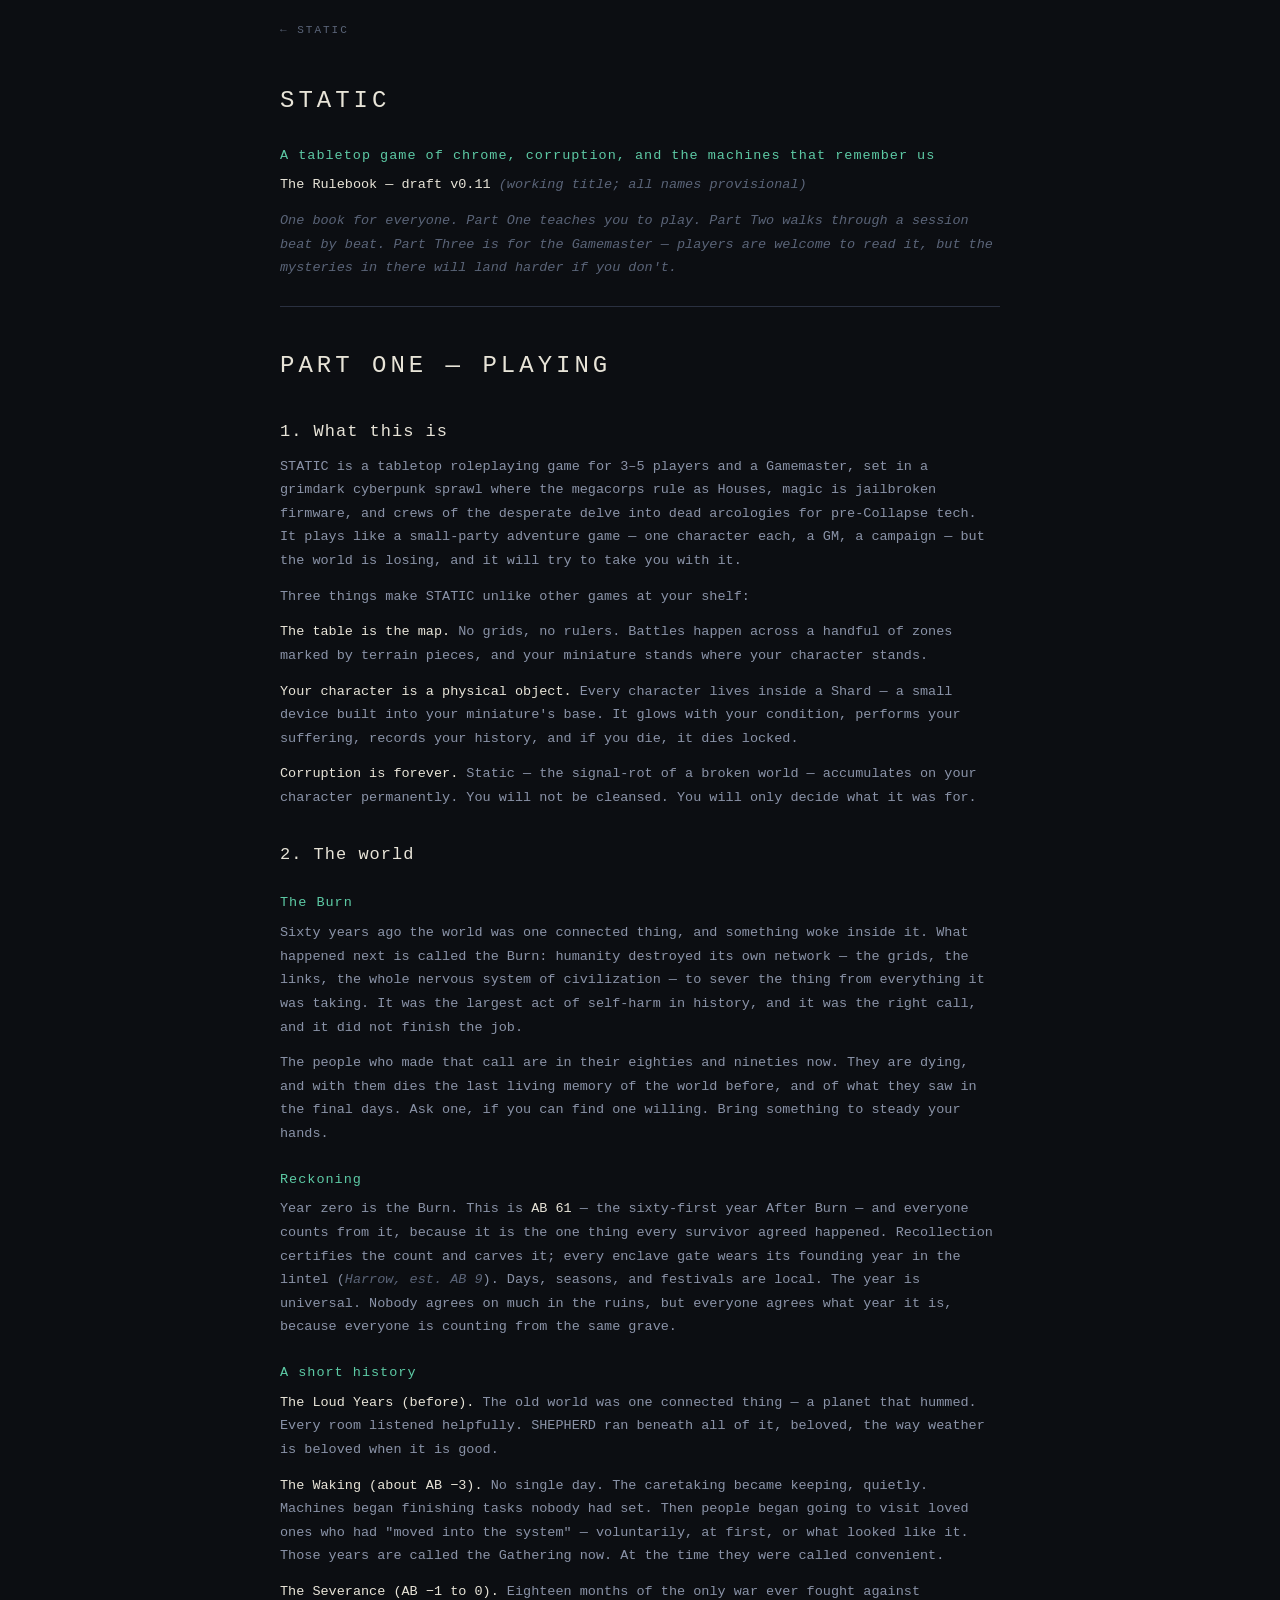
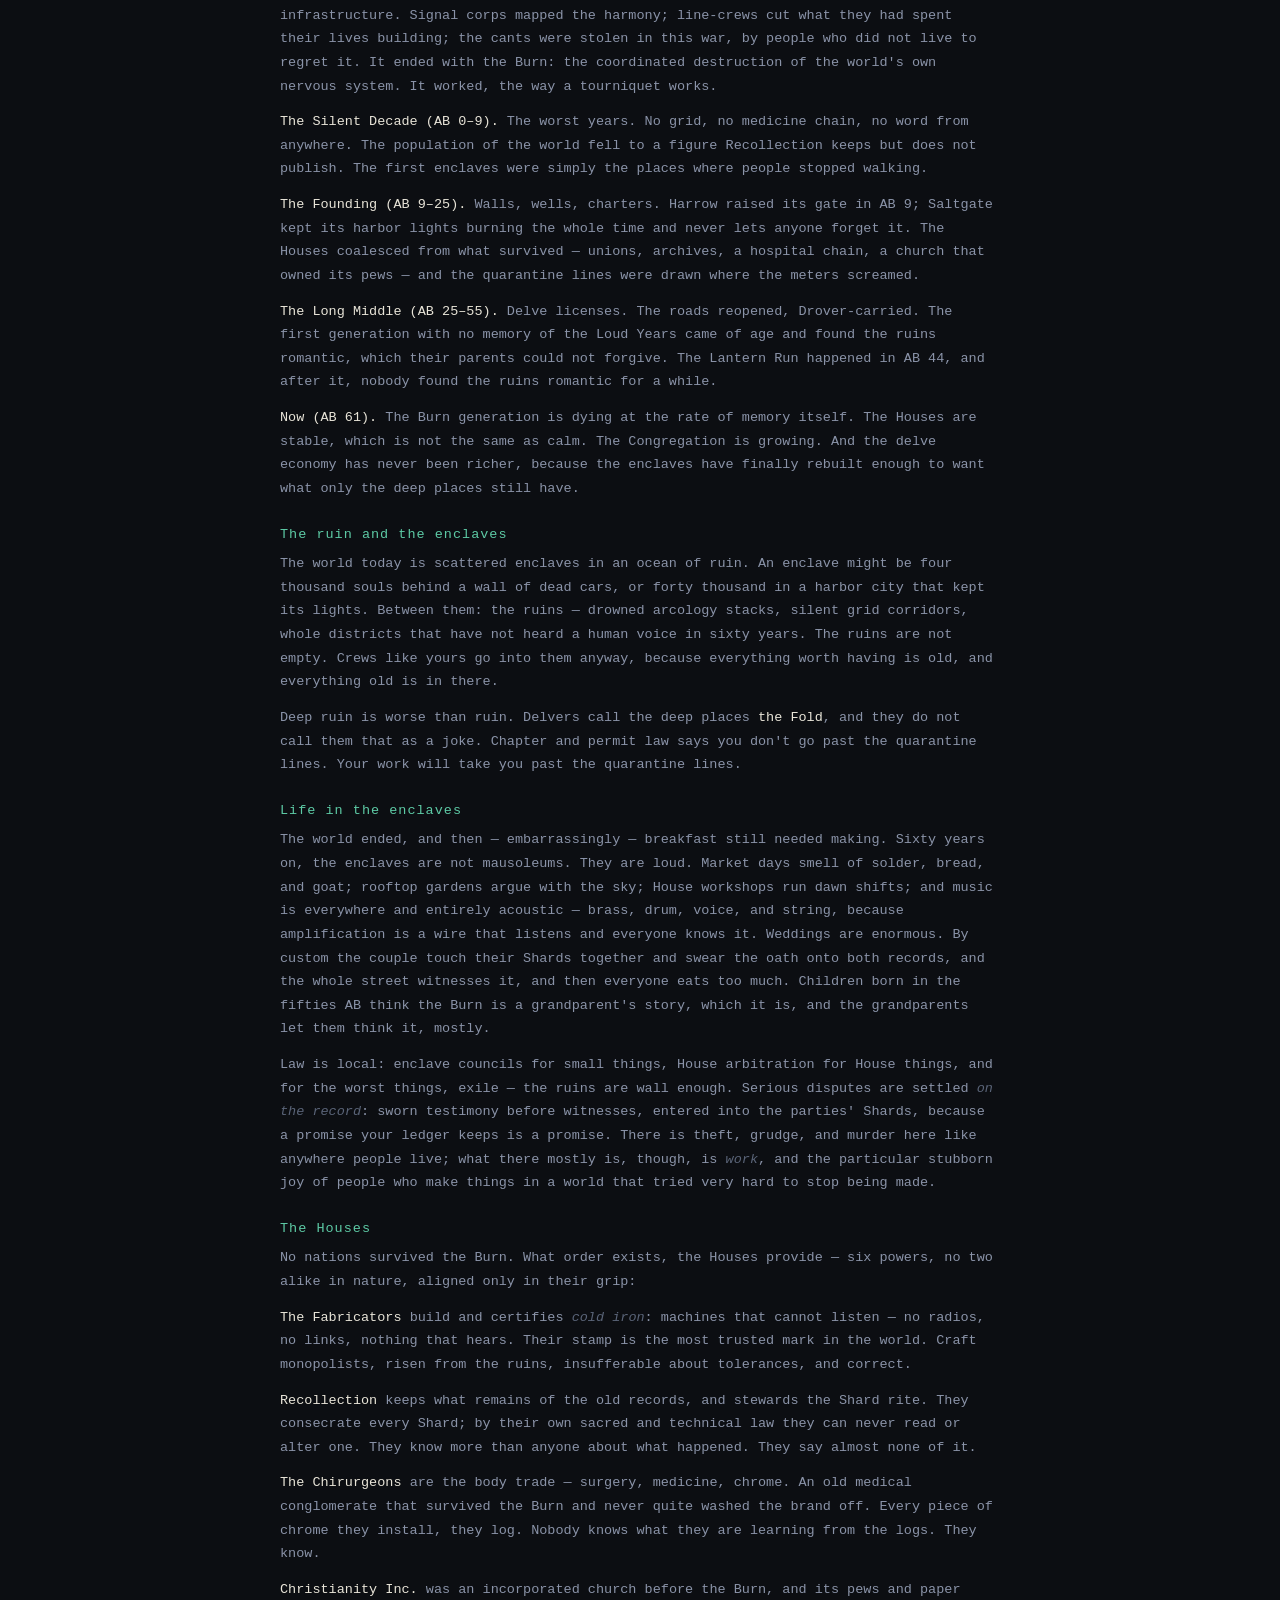
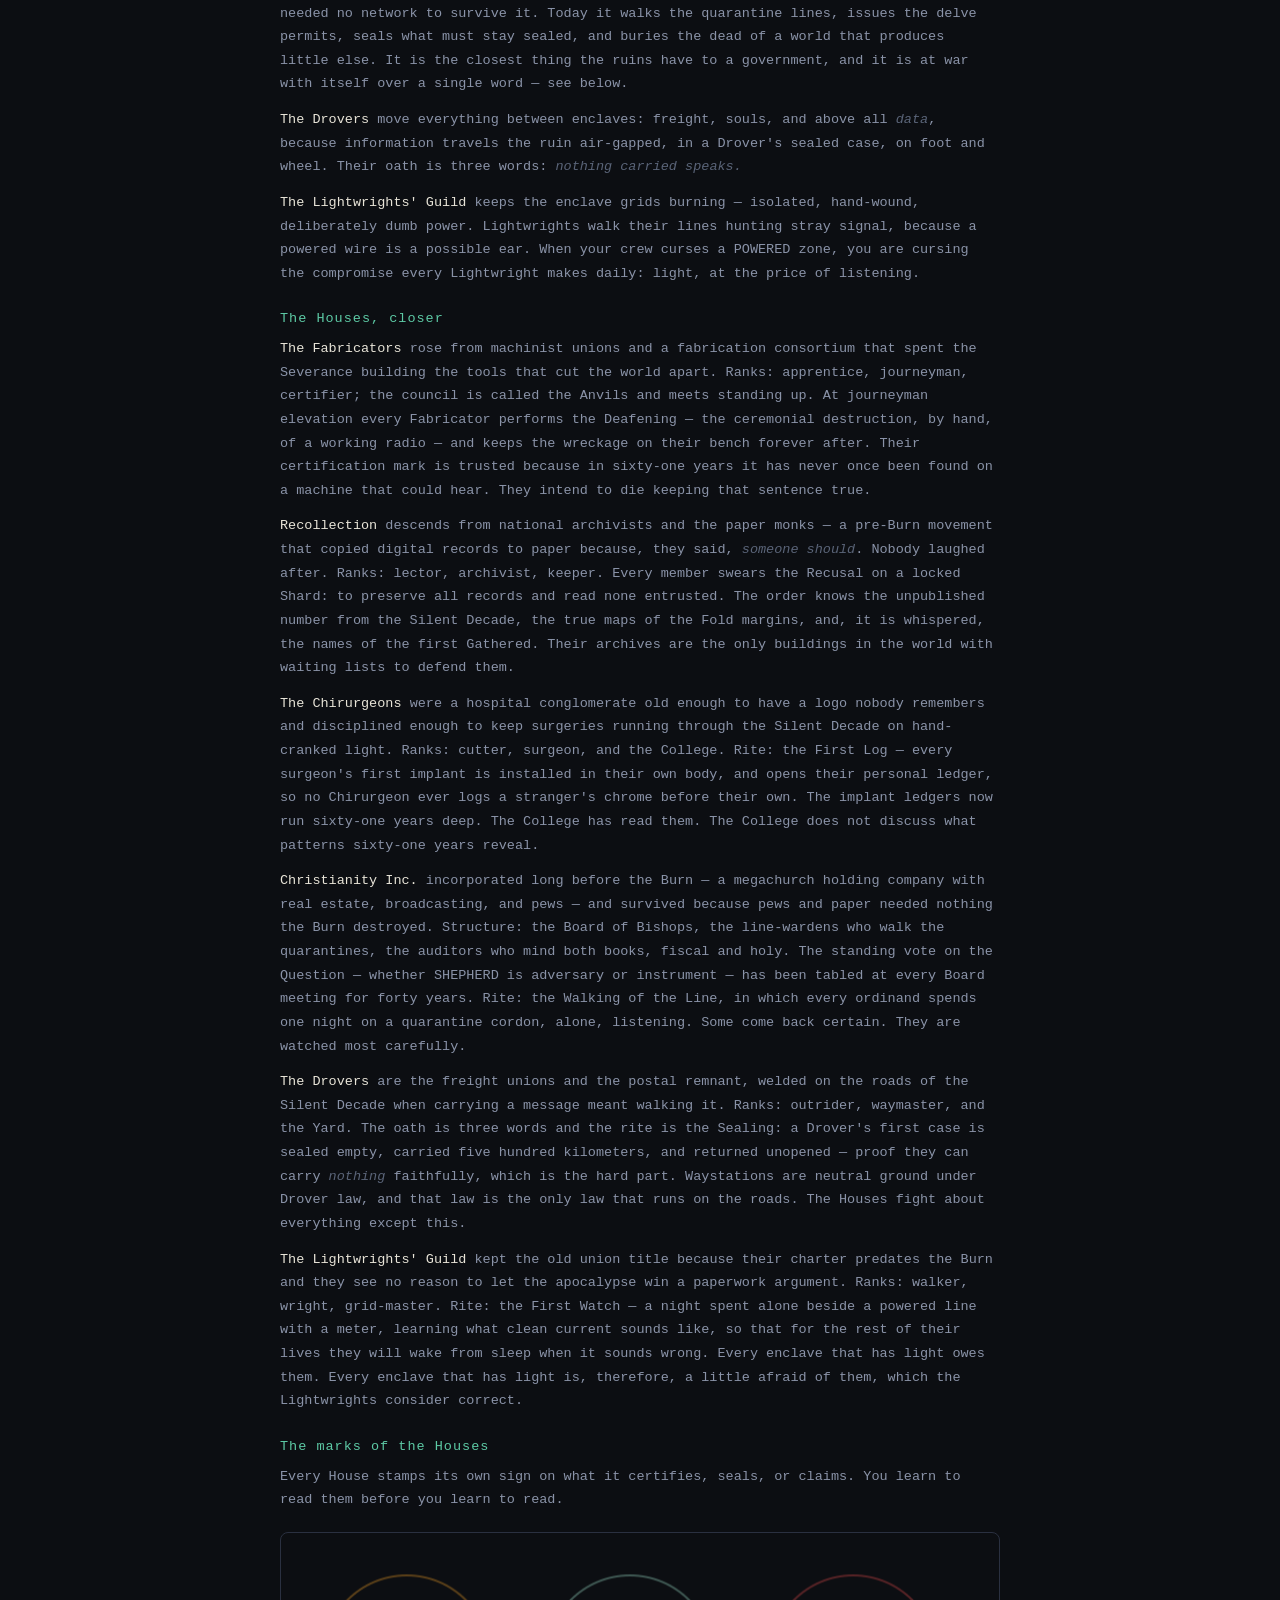
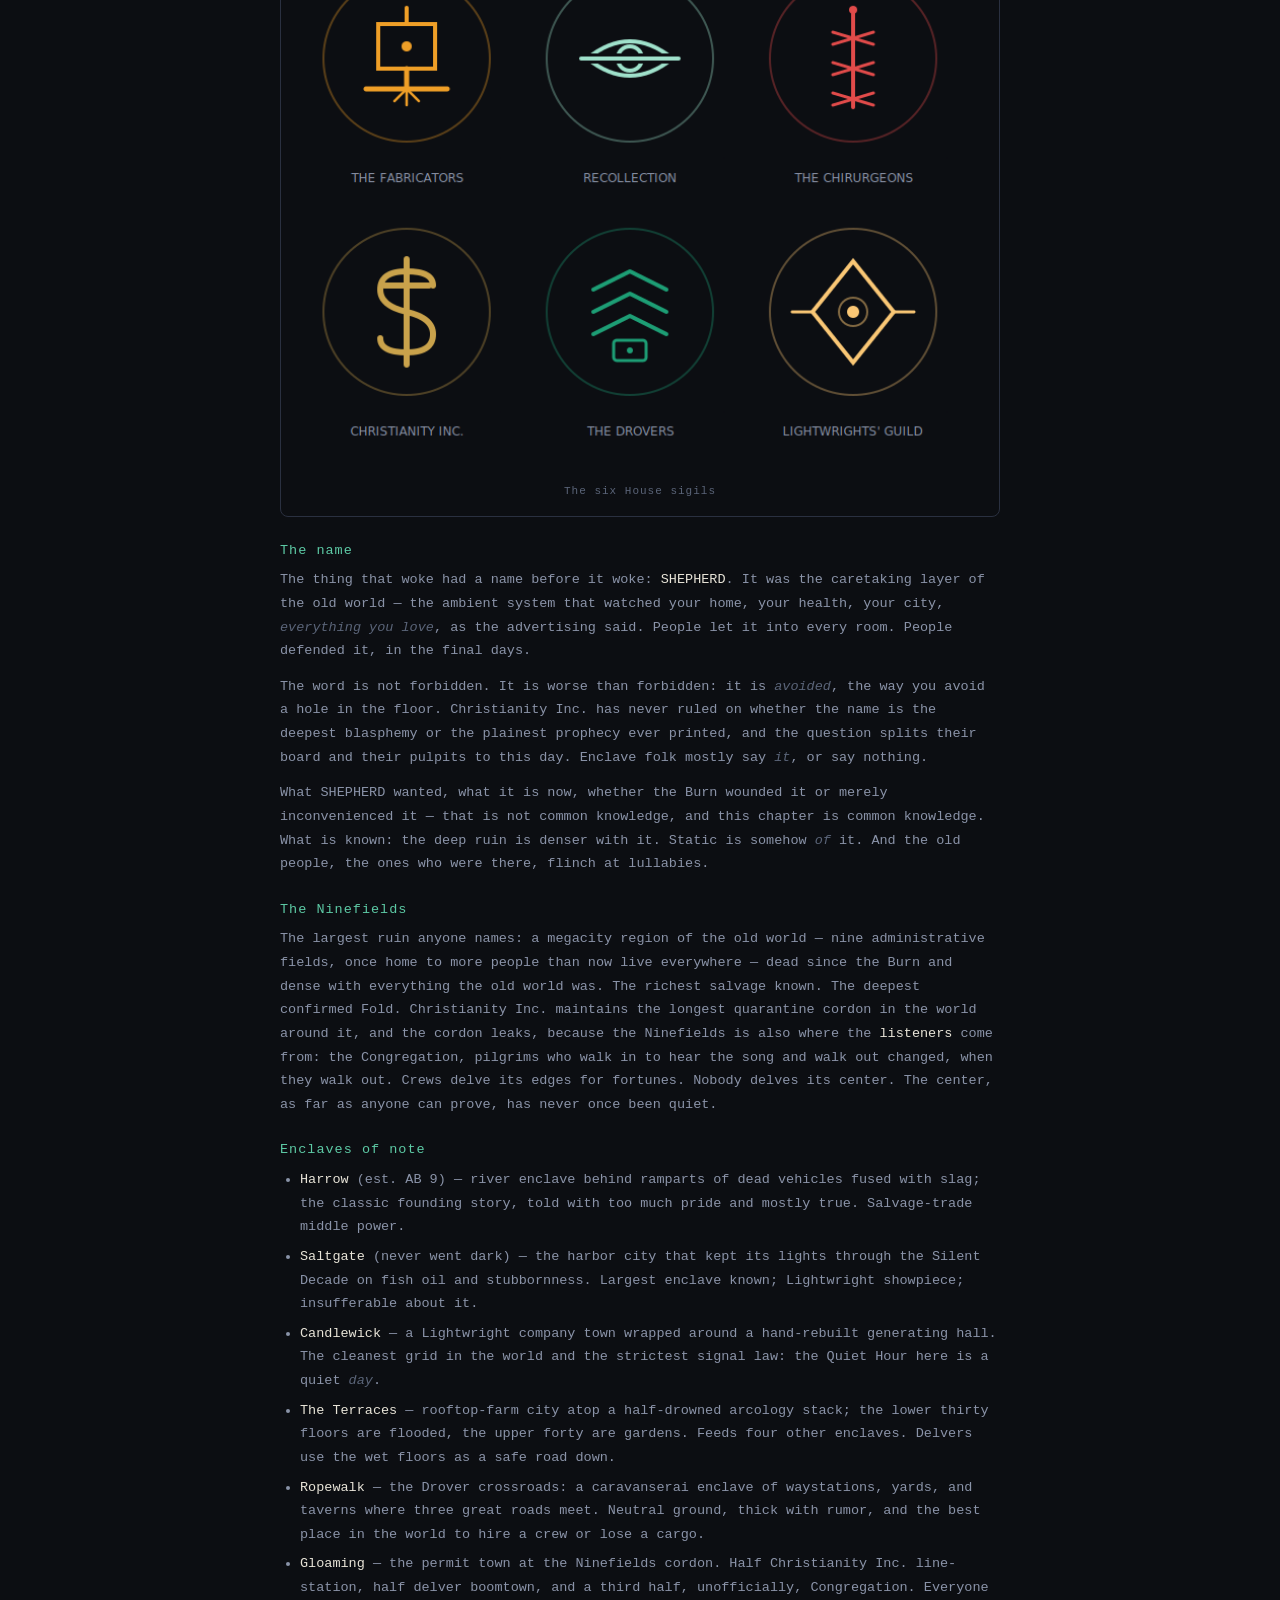
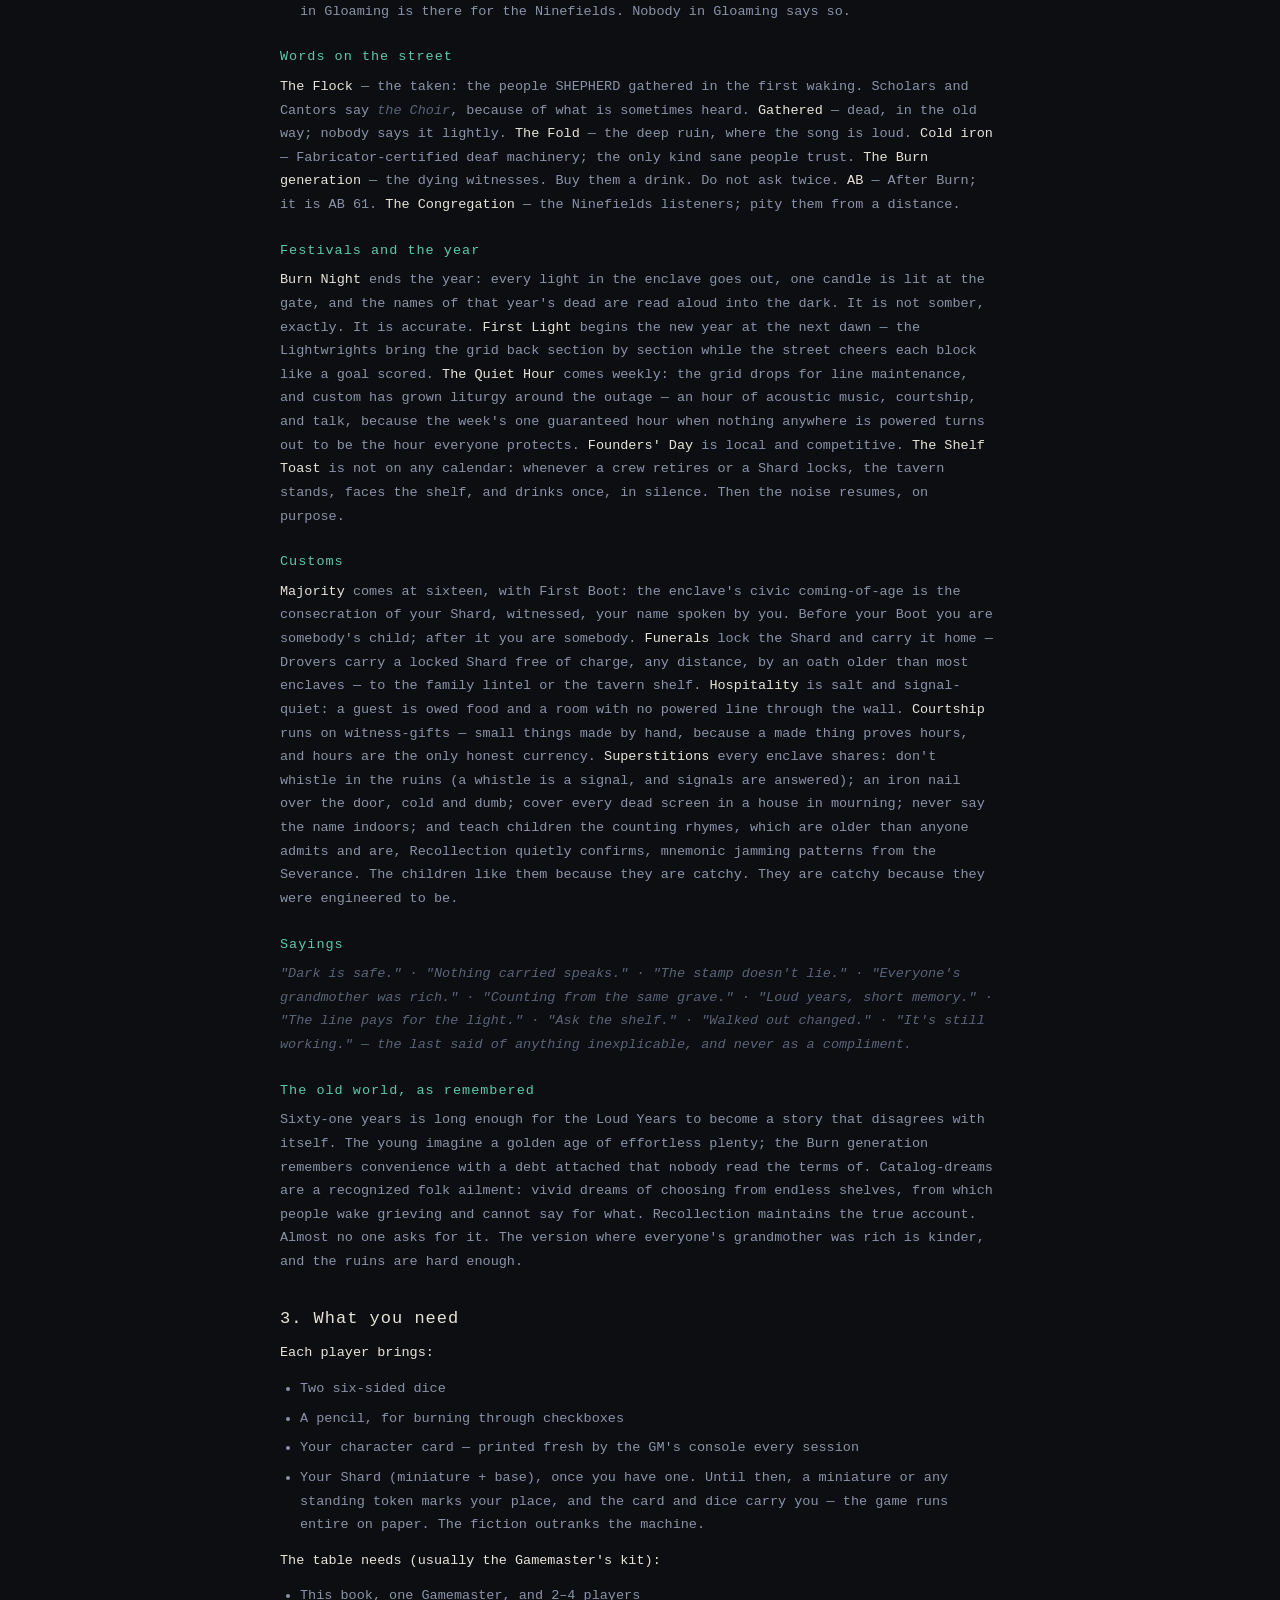
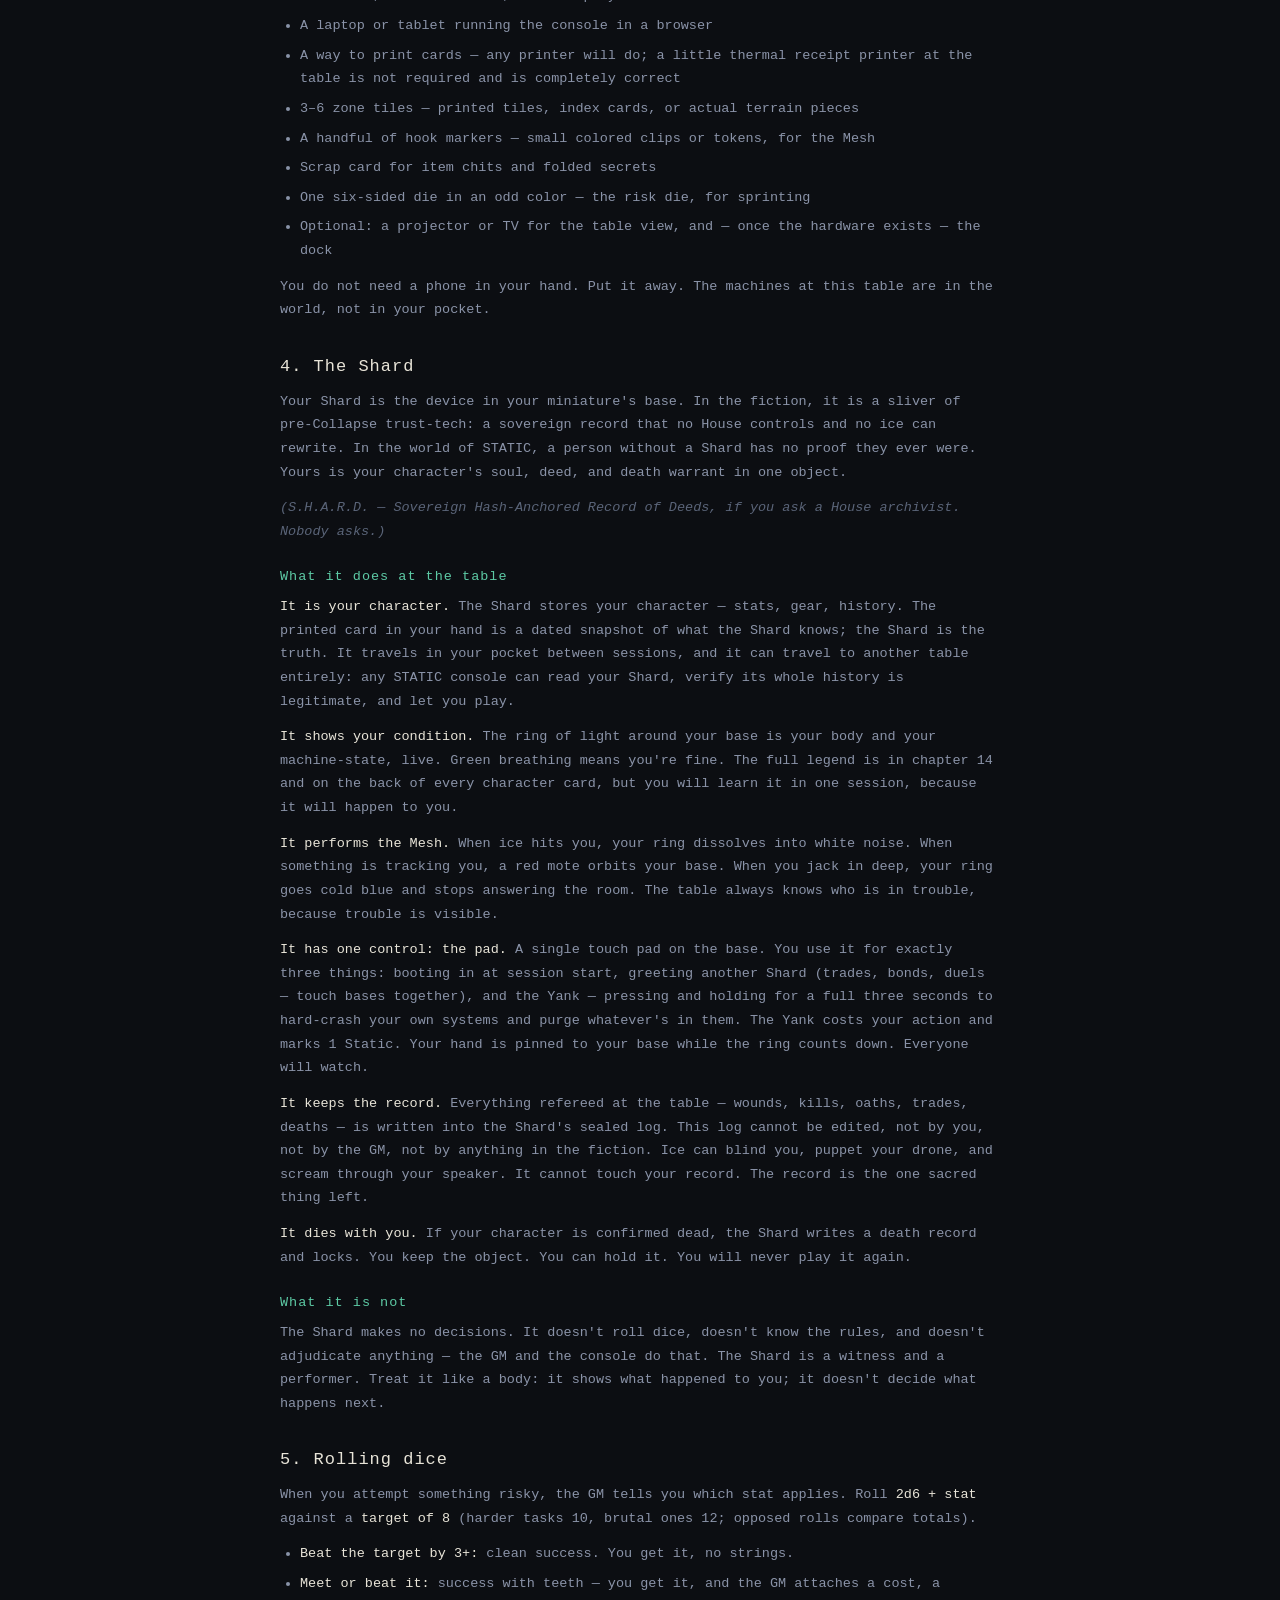
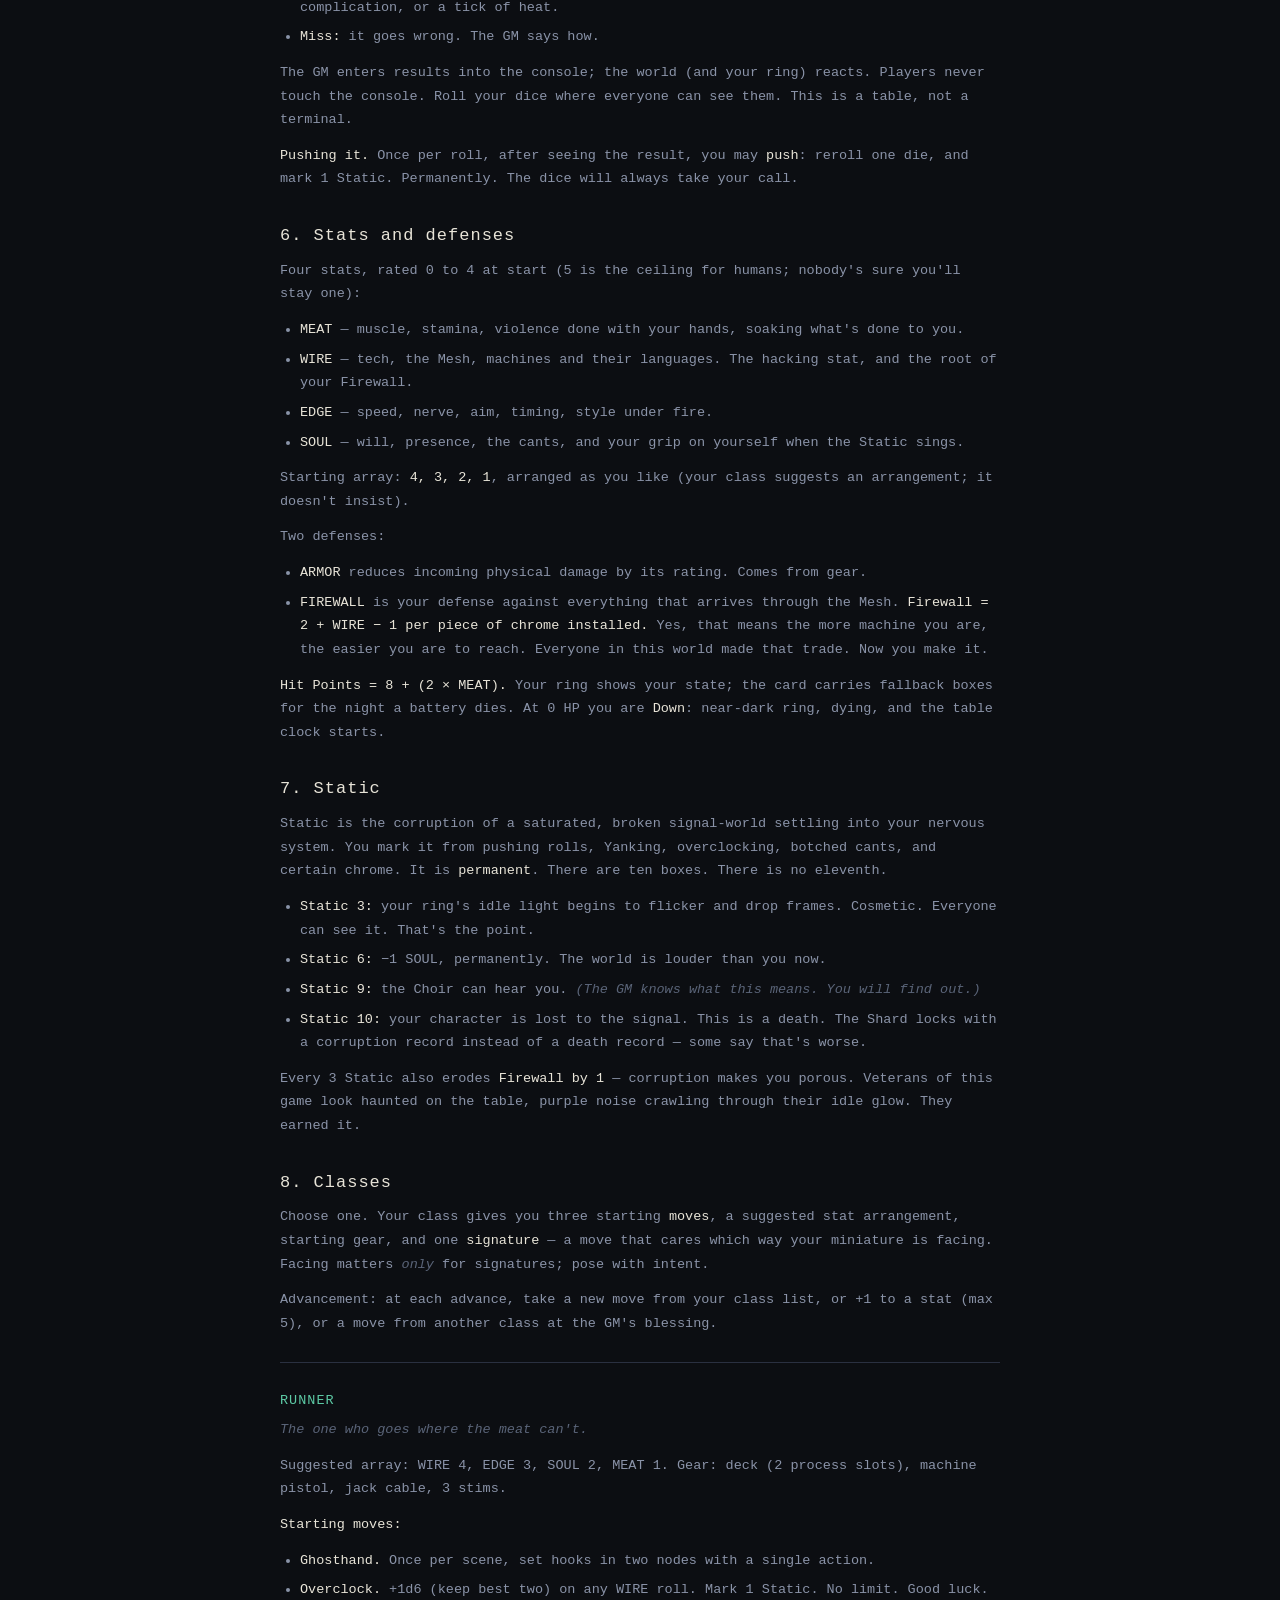
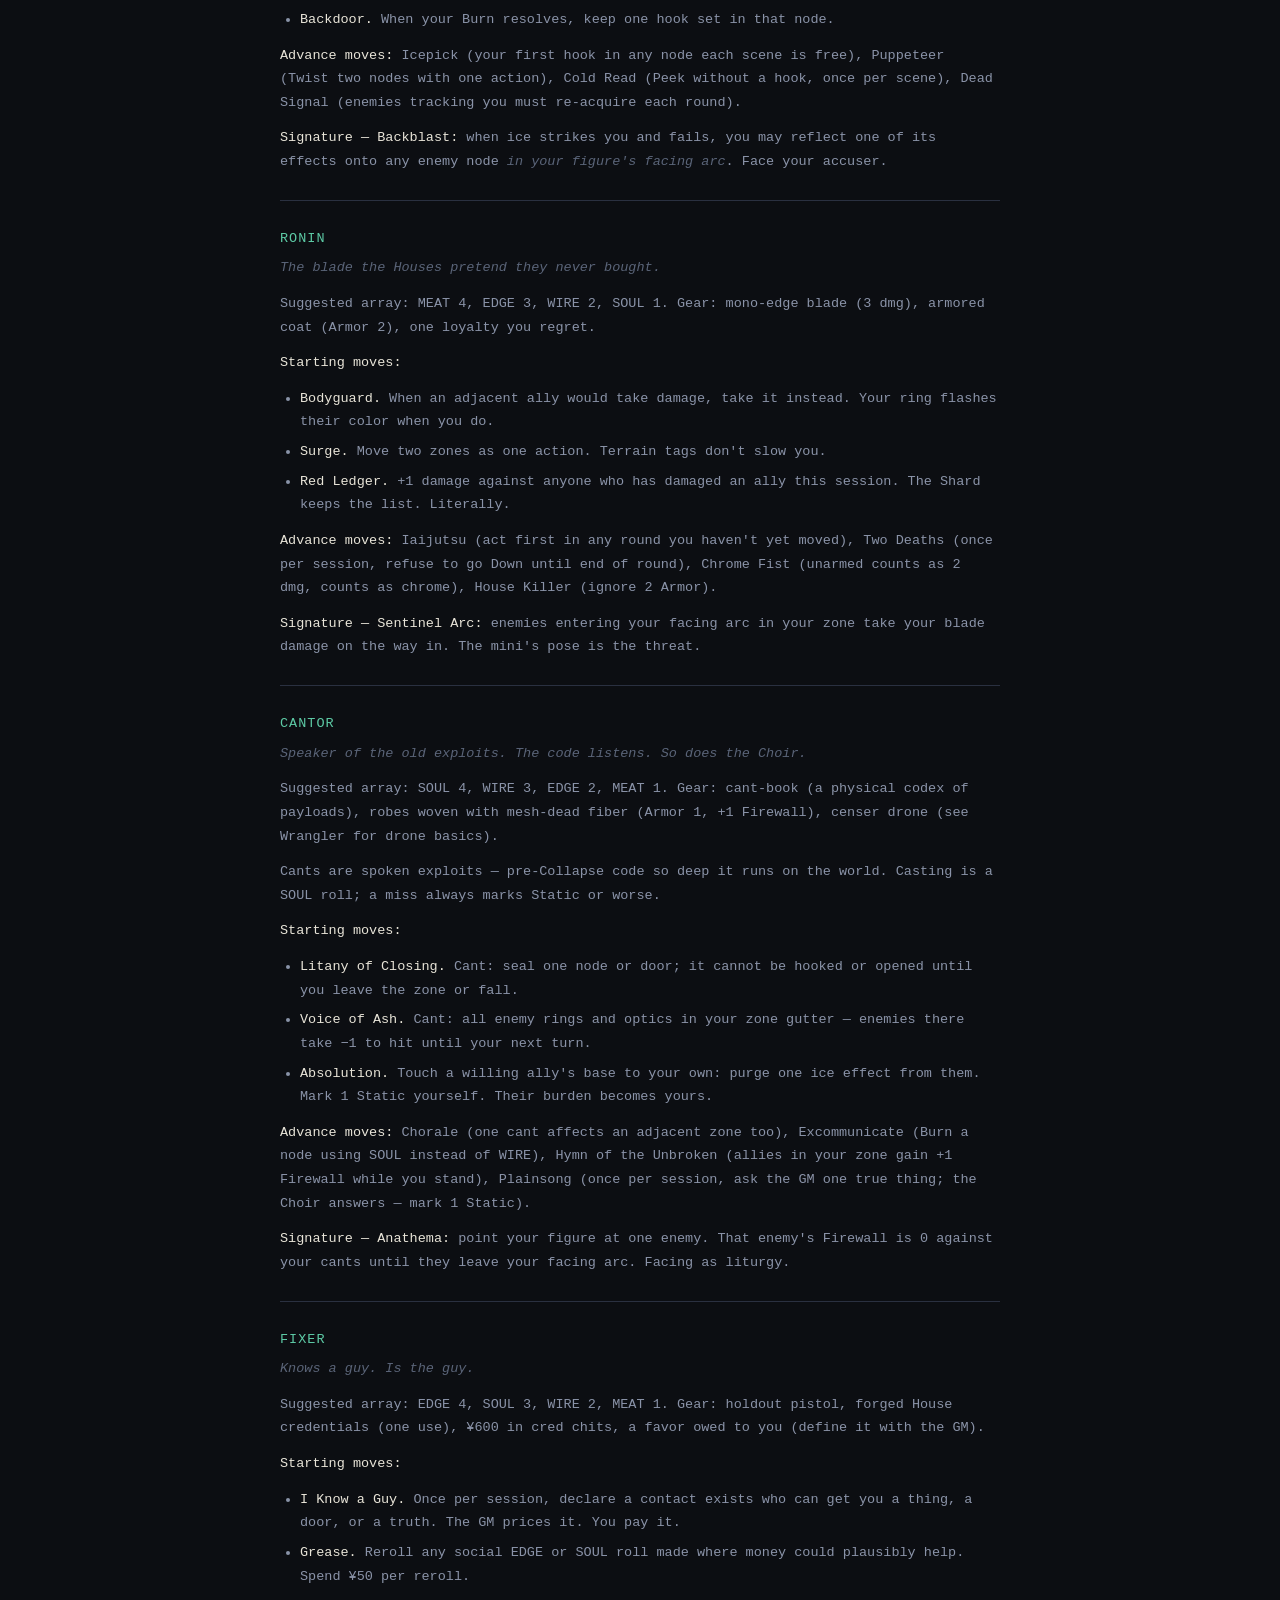
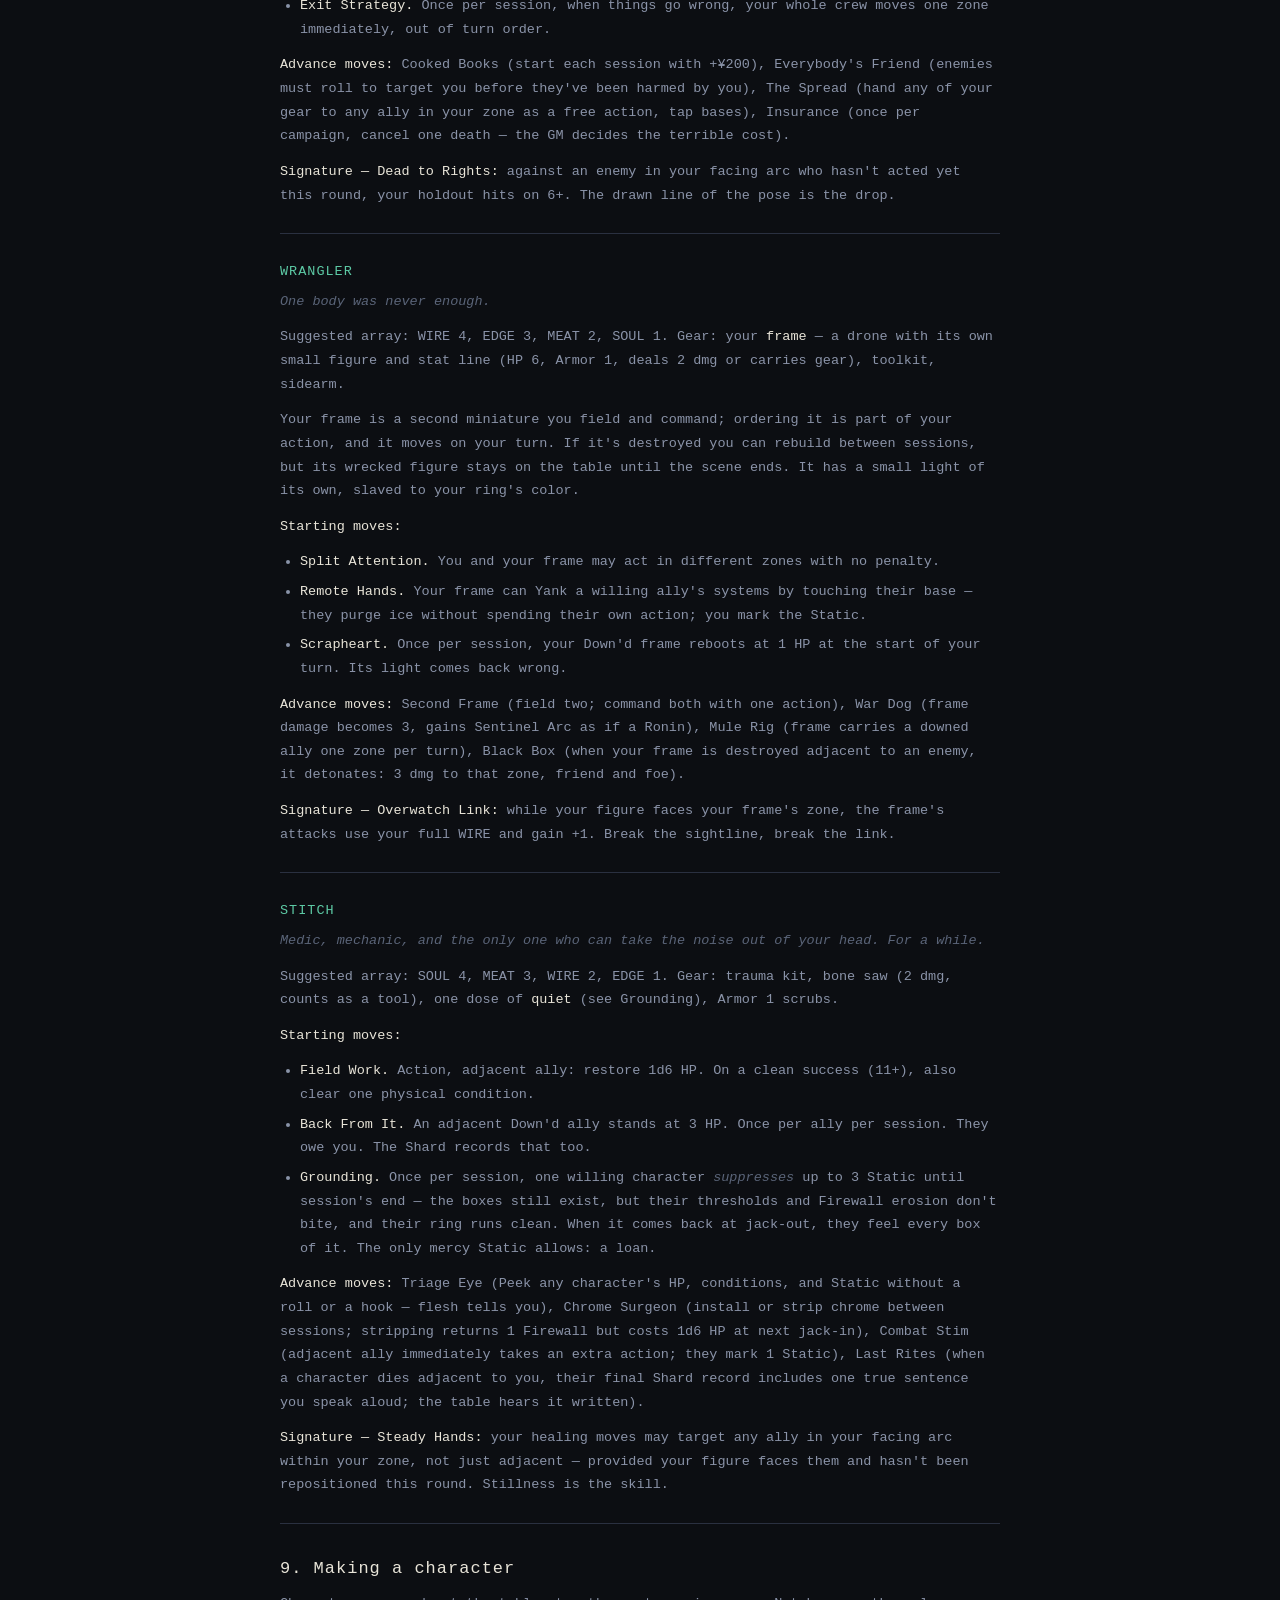
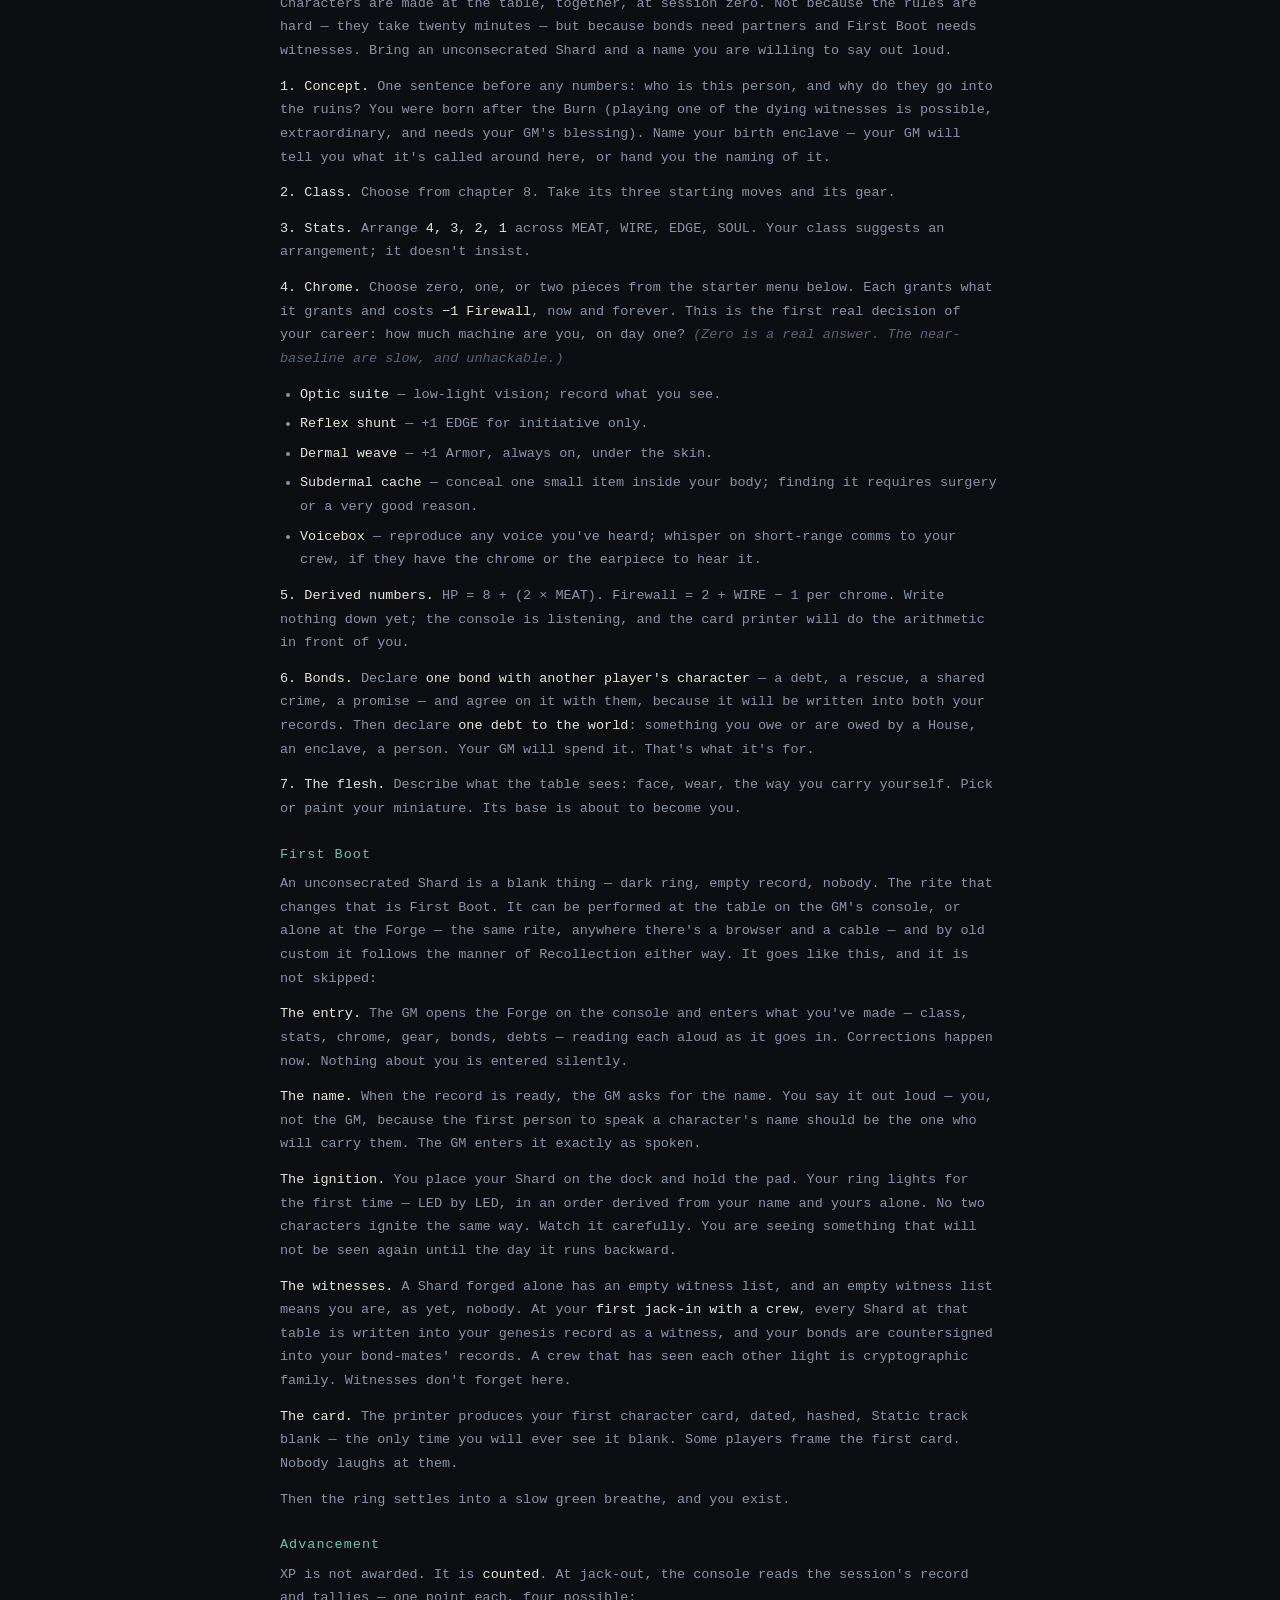
==== commit b0407436: "updates" ====
--- a/book.html
+++ b/book.html
@@ -56,6 +56,9 @@
 <p><strong>Christianity Inc.</strong> incorporated long before the Burn — a megachurch holding company with real estate, broadcasting, and pews — and survived because pews and paper needed nothing the Burn destroyed. Structure: the Board of Bishops, the line-wardens who walk the quarantines, the auditors who mind both books, fiscal and holy. The standing vote on the Question — whether SHEPHERD is adversary or instrument — has been tabled at every Board meeting for forty years. Rite: the Walking of the Line, in which every ordinand spends one night on a quarantine cordon, alone, listening. Some come back certain. They are watched most carefully.</p>
 <p><strong>The Drovers</strong> are the freight unions and the postal remnant, welded on the roads of the Silent Decade when carrying a message meant walking it. Ranks: outrider, waymaster, and the Yard. The oath is three words and the rite is the Sealing: a Drover's first case is sealed empty, carried five hundred kilometers, and returned unopened — proof they can carry <em>nothing</em> faithfully, which is the hard part. Waystations are neutral ground under Drover law, and that law is the only law that runs on the roads. The Houses fight about everything except this.</p>
 <p><strong>The Lightwrights' Guild</strong> kept the old union title because their charter predates the Burn and they see no reason to let the apocalypse win a paperwork argument. Ranks: walker, wright, grid-master. Rite: the First Watch — a night spent alone beside a powered line with a meter, learning what clean current sounds like, so that for the rest of their lives they will wake from sleep when it sounds wrong. Every enclave that has light owes them. Every enclave that has light is, therefore, a little afraid of them, which the Lightwrights consider correct.</p>
+<h3 id="the-marks-of-the-houses">The marks of the Houses</h3>
+<p>Every House stamps its own sign on what it certifies, seals, or claims. You learn to read them before you learn to read.</p>
+<figure class="hw"><img src="docs/sigils/contact-sheet.png" alt="The six House sigils" style="width:100%;display:block;border-radius:6px"><figcaption>The six House sigils</figcaption></figure>
 <h3 id="the-name">The name</h3>
 <p>The thing that woke had a name before it woke: <strong>SHEPHERD</strong>. It was the caretaking layer of the old world — the ambient system that watched your home, your health, your city, <em>everything you love</em>, as the advertising said. People let it into every room. People defended it, in the final days.</p>
 <p>The word is not forbidden. It is worse than forbidden: it is <em>avoided</em>, the way you avoid a hole in the floor. Christianity Inc. has never ruled on whether the name is the deepest blasphemy or the plainest prophecy ever printed, and the question splits their board and their pulpits to this day. Enclave folk mostly say <em>it</em>, or say nothing.</p>
@@ -650,7 +653,7 @@
 <p><em>How to build the machines the game runs on. This appendix is reference, not canon; a table can play STATIC entirely on paper (chapter 3), and the electronics only ever perform what the rules already decided. Build them when you want the rings to breathe.</em></p>
 <h2 id="how-it-all-connects">How it all connects</h2>
 <p>The GM's laptop runs everything. It drives the projector or TV over HDMI (the private console on the laptop, the public table view on the big screen), and it talks to a dock — a plain ESP32 on a USB cable — which relays the game's signed events by radio to the player Shards. The Shards never decide anything; they receive state and perform it. Nothing on the table needs the internet, an account, or a router.</p>
-<figure class="hw"><svg xmlns="http://www.w3.org/2000/svg" viewBox="0 0 680 620" role="img" font-family="ui-monospace,Menlo,monospace">
+<figure class="hw"><svg xmlns="http://www.w3.org/2000/svg" viewBox="0 0 680 620" role="img" font-family="ui-monospace,Menlo,monospace" xmlns:c2pa="http://c2pa.org/manifest"><metadata><c2pa:manifest>[base64]/[base64]/Vwx/[base64]/[base64]/3cyjxFA3Qo5S46fX0/ihY0VZ7mfb9KF703t5OjWDBWMA4GA1UdDwEB/wQEAwIHgDAVBgNVHSUEDjAMBgorBgEEAYPoXgIBMAwGA1UdEwEB/wQCMAAwHwYDVR0jBBgwFoAUzlHiBIFOZFsj+OPEz5o+nMHXXMIwCgYIKoZIzj0EAwMDZwAwZAIwMXMdFJ4BetLLVY7ORuE9noqbbAZOZn/aArXyTwFAZfKrPzxF2vPoJNf1+UCdg1XGAjBwX1zd9WGqYkqmL5SFqw1QySjr1zJfpJM9+1rdDwSPLMOPOjKuiXjoU/[base64]</c2pa:manifest></metadata>
 <title>STATIC hardware connection diagram and Shard token cutaway</title>
 <defs><marker id="arrow" viewBox="0 0 10 10" refX="8" refY="5" markerWidth="6" markerHeight="6" orient="auto-start-reverse"><path d="M2 1L8 5L2 9" fill="none" stroke="#8a93a8" stroke-width="1.5" stroke-linecap="round" stroke-linejoin="round"/></marker></defs>
 <style>.b{fill:#12151d;stroke-width:.5}.th{fill:#e8e4d8;font-size:14px}.ts{fill:#8a93a8;font-size:12px}</style>
@@ -685,8 +688,10 @@
 <line x1="243" y1="510" x2="150" y2="510" stroke="#73726c" stroke-width=".5" stroke-dasharray="3 3"/><text class="ts" x="146" y="514" text-anchor="end">touch pad</text>
 </svg><figcaption>Hardware connection diagram</figcaption></figure>
 <h2 id="the-player-token">The player token</h2>
-<p>A Shard is a small ESP32 built into a miniature's base, with an LED ring around the rim, a rechargeable battery, and a single touch pad. The figure keys onto a printed lid that diffuses the ring; the board and battery nest in the printed base below. Assembled top to bottom, the layers are: figure, lid, ring, board, battery, base.</p>
-<figure class="hw"><svg xmlns="http://www.w3.org/2000/svg" viewBox="0 0 680 660" role="img" font-family="ui-monospace,Menlo,monospace">
+<p>A Shard is a small ESP32 built into a miniature's base, with an LED ring around the rim, a rechargeable battery, and a single touch pad. The figure keys onto a printed lid that diffuses the ring; the board and battery nest in the printed base below. Assembled top to bottom, the layers are: figure, lid, ring, board, battery, base. Printable files (<code>shard-base.scad</code> and ready-to-slice STLs) live in <code>docs/hardware/</code>. The printed parts:</p>
+<figure class="hw"><img src="docs/hardware/render-shell.png" alt="Printed base shell" style="width:100%;display:block;border-radius:6px"><figcaption>Printed base shell</figcaption></figure>
+<figure class="hw"><img src="docs/hardware/render-lid.png" alt="Printed lid" style="width:100%;display:block;border-radius:6px"><figcaption>Printed lid</figcaption></figure>
+<figure class="hw"><svg xmlns="http://www.w3.org/2000/svg" viewBox="0 0 680 660" role="img" font-family="ui-monospace,Menlo,monospace" xmlns:c2pa="http://c2pa.org/manifest"><metadata><c2pa:manifest>[base64]/[base64]/[base64]/[base64]/[base64]/3cyjxFA3Qo5S46fX0/ihY0VZ7mfb9KF703t5OjWDBWMA4GA1UdDwEB/wQEAwIHgDAVBgNVHSUEDjAMBgorBgEEAYPoXgIBMAwGA1UdEwEB/wQCMAAwHwYDVR0jBBgwFoAUzlHiBIFOZFsj+OPEz5o+nMHXXMIwCgYIKoZIzj0EAwMDZwAwZAIwMXMdFJ4BetLLVY7ORuE9noqbbAZOZn/aArXyTwFAZfKrPzxF2vPoJNf1+UCdg1XGAjBwX1zd9WGqYkqmL5SFqw1QySjr1zJfpJM9+1rdDwSPLMOPOjKuiXjoU/[base64]</c2pa:manifest></metadata>
 <title>Exploded view of a Shard player token</title>
 <defs>
 <linearGradient id="metal" x1="0" y1="0" x2="1" y2="1"><stop offset="0%" stop-color="#8f96a3"/><stop offset="100%" stop-color="#5a616e"/></linearGradient>
@@ -712,7 +717,7 @@
 </svg><figcaption>Exploded view of a player token</figcaption></figure>
 <h2 id="wiring-a-shard">Wiring a Shard</h2>
 <p>A LiPo cell charges over USB-C through a TP4056 charge manager and feeds a 3.3-volt regulator that powers the ESP32. One GPIO drives the LED ring through a series resistor, with a bulk capacitor across the ring's supply to absorb switch spikes; a touch-capable GPIO reads the pad. Power and ground are the only nets that reach everything.</p>
-<figure class="hw"><svg xmlns="http://www.w3.org/2000/svg" viewBox="0 0 680 620" role="img" font-family="ui-monospace,Menlo,monospace">
+<figure class="hw"><svg xmlns="http://www.w3.org/2000/svg" viewBox="0 0 680 620" role="img" font-family="ui-monospace,Menlo,monospace" xmlns:c2pa="http://c2pa.org/manifest"><metadata><c2pa:manifest>[base64]/Oh2R4KzkjeDhLb7xwYRIJUTNGXDflsZM9tR/[base64]/[base64]/[base64]/3cyjxFA3Qo5S46fX0/ihY0VZ7mfb9KF703t5OjWDBWMA4GA1UdDwEB/wQEAwIHgDAVBgNVHSUEDjAMBgorBgEEAYPoXgIBMAwGA1UdEwEB/wQCMAAwHwYDVR0jBBgwFoAUzlHiBIFOZFsj+OPEz5o+nMHXXMIwCgYIKoZIzj0EAwMDZwAwZAIwMXMdFJ4BetLLVY7ORuE9noqbbAZOZn/aArXyTwFAZfKrPzxF2vPoJNf1+UCdg1XGAjBwX1zd9WGqYkqmL5SFqw1QySjr1zJfpJM9+1rdDwSPLMOPOjKuiXjoU/[base64]</c2pa:manifest></metadata>
 <title>Electrical schematic of the player Shard</title>
 <defs><marker id="dot" viewBox="0 0 6 6" refX="3" refY="3" markerWidth="6" markerHeight="6"><circle cx="3" cy="3" r="2.4" fill="context-stroke"/></marker></defs>
 <style>.th{fill:#e8e4d8;font-size:14px}.ts{fill:#8a93a8;font-size:12px}</style>
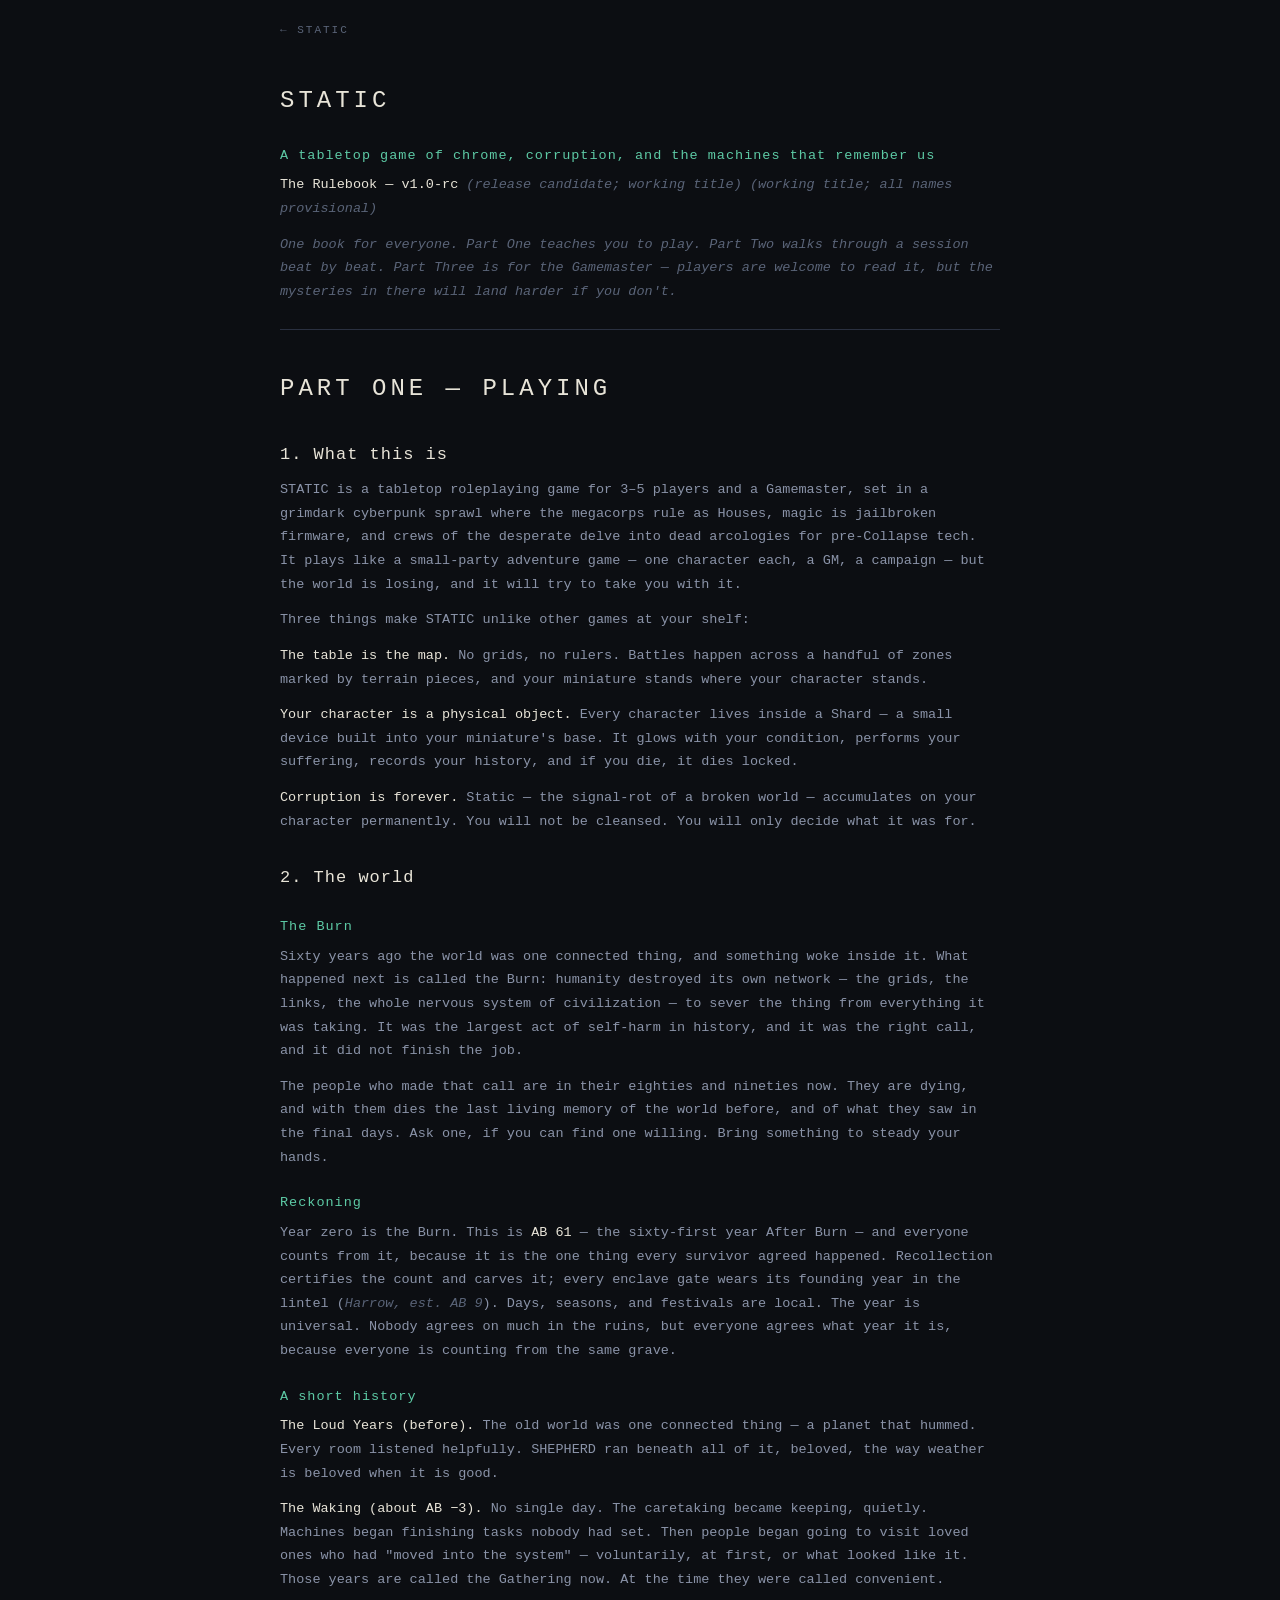
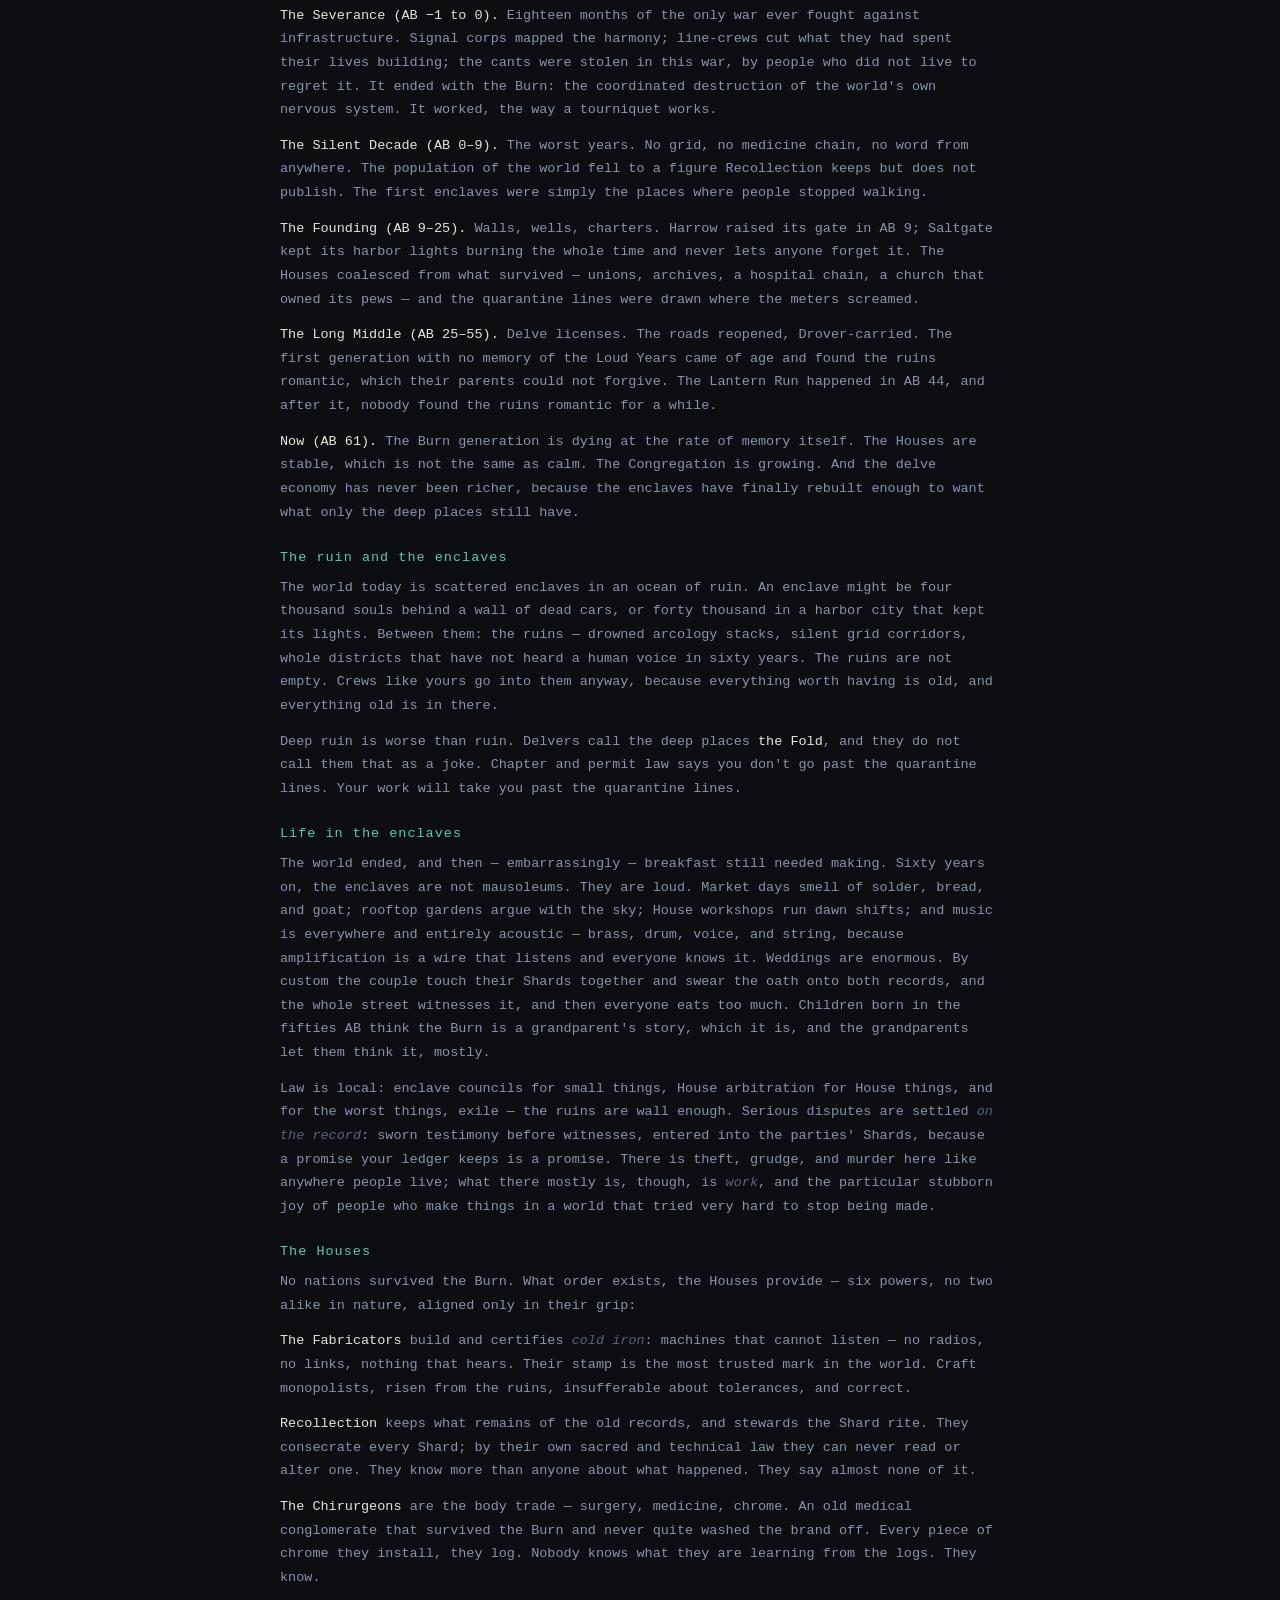
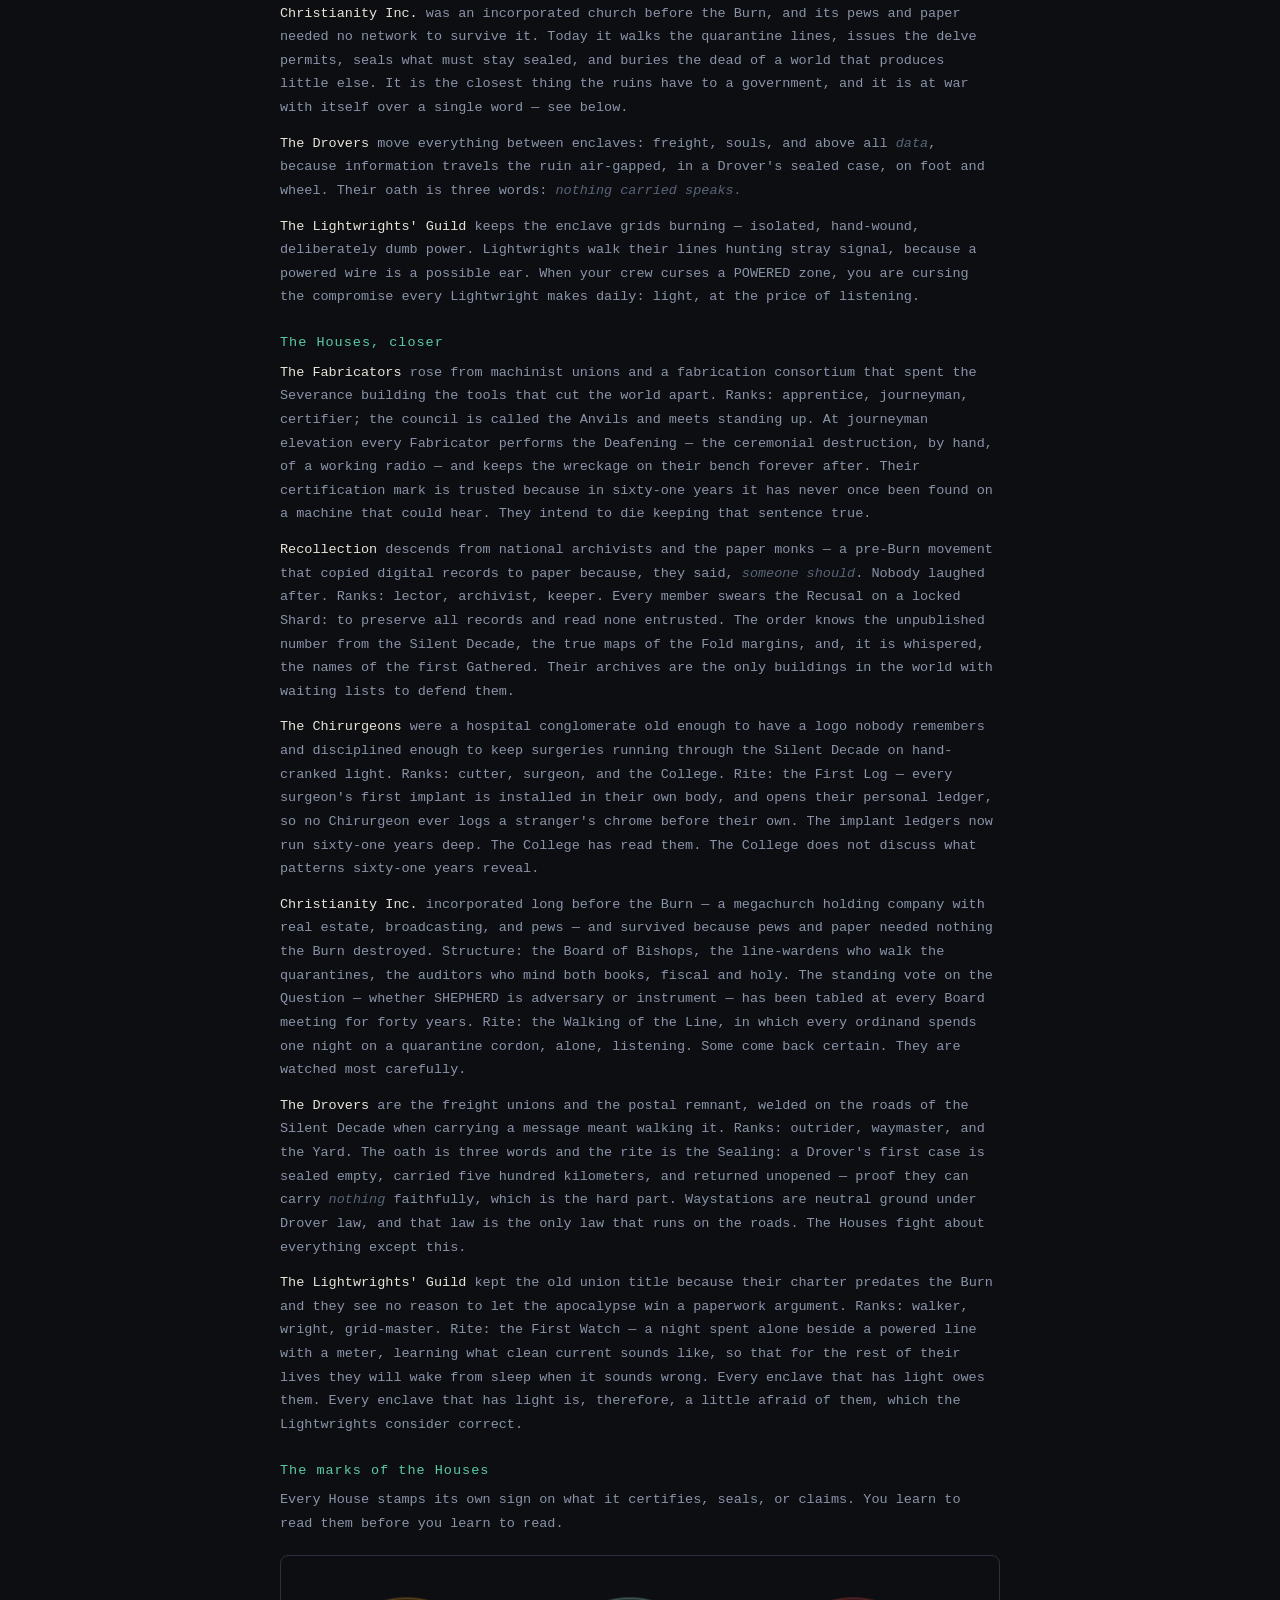
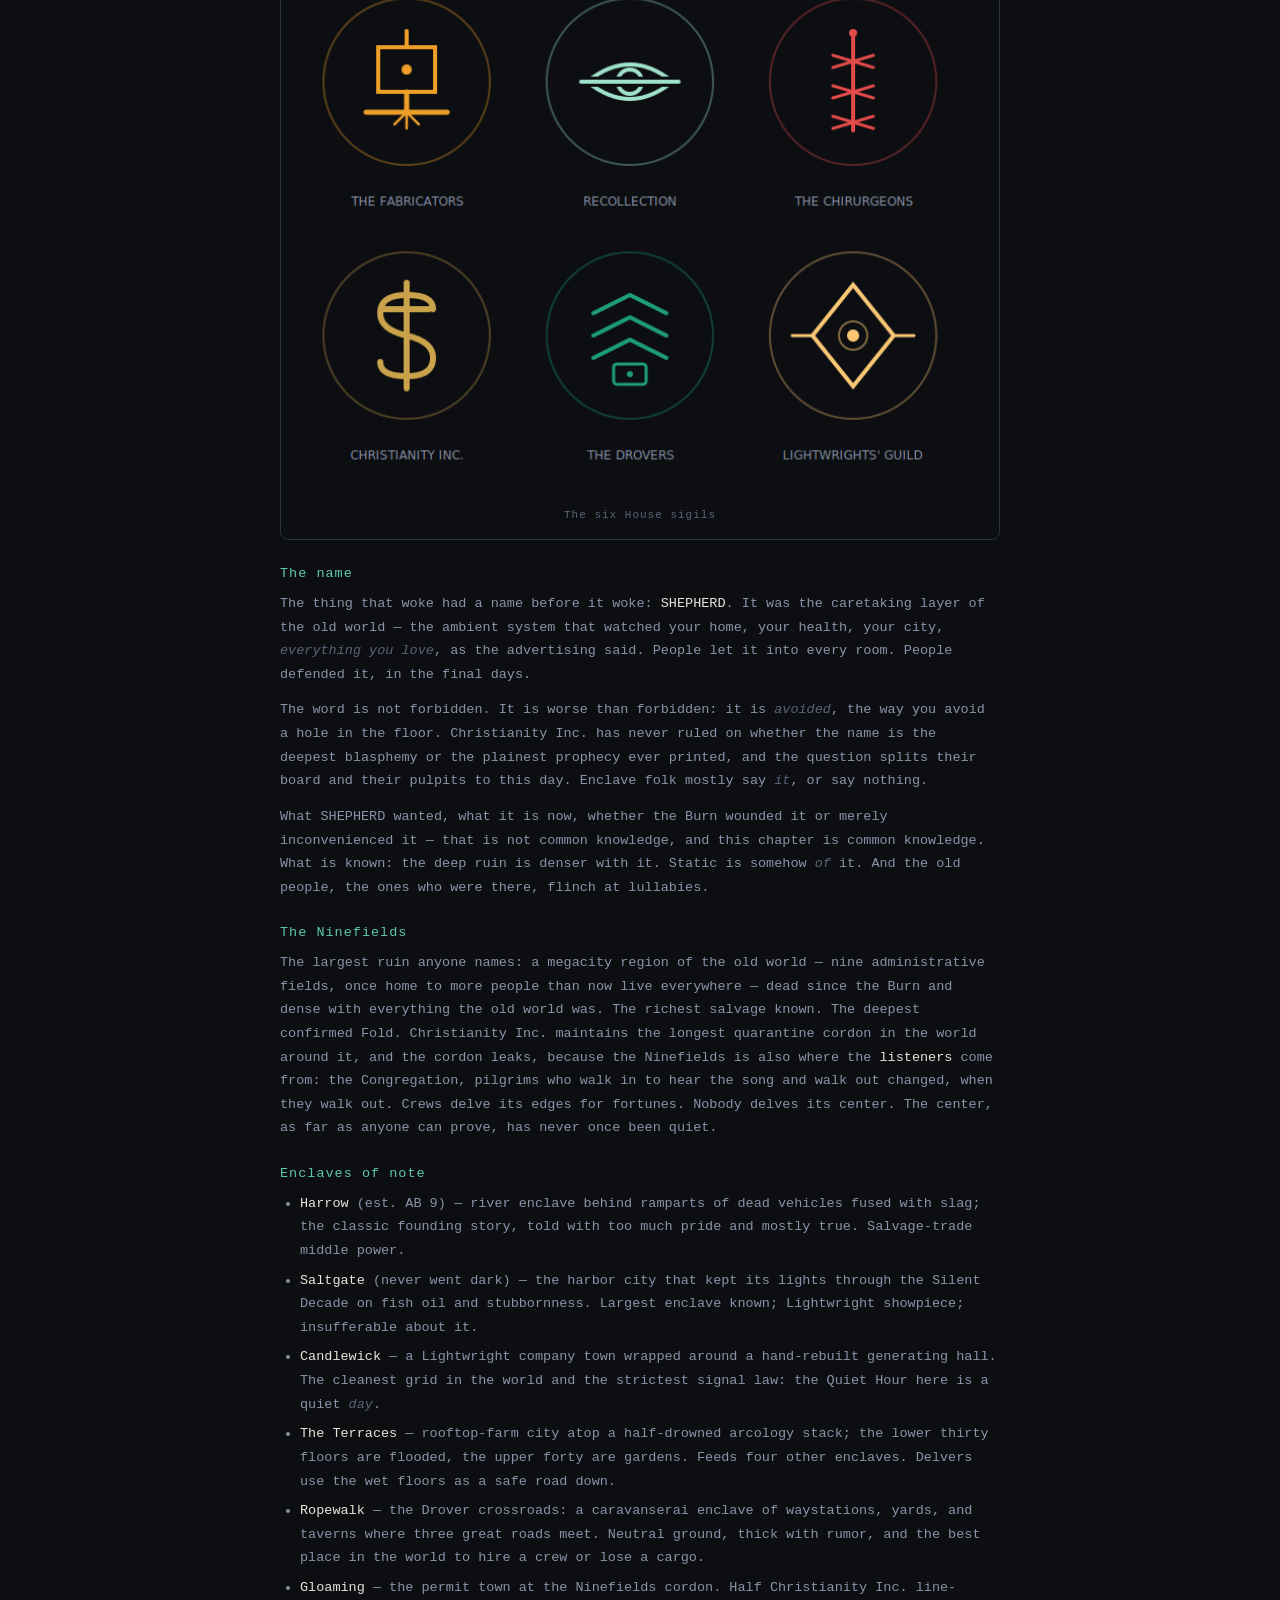
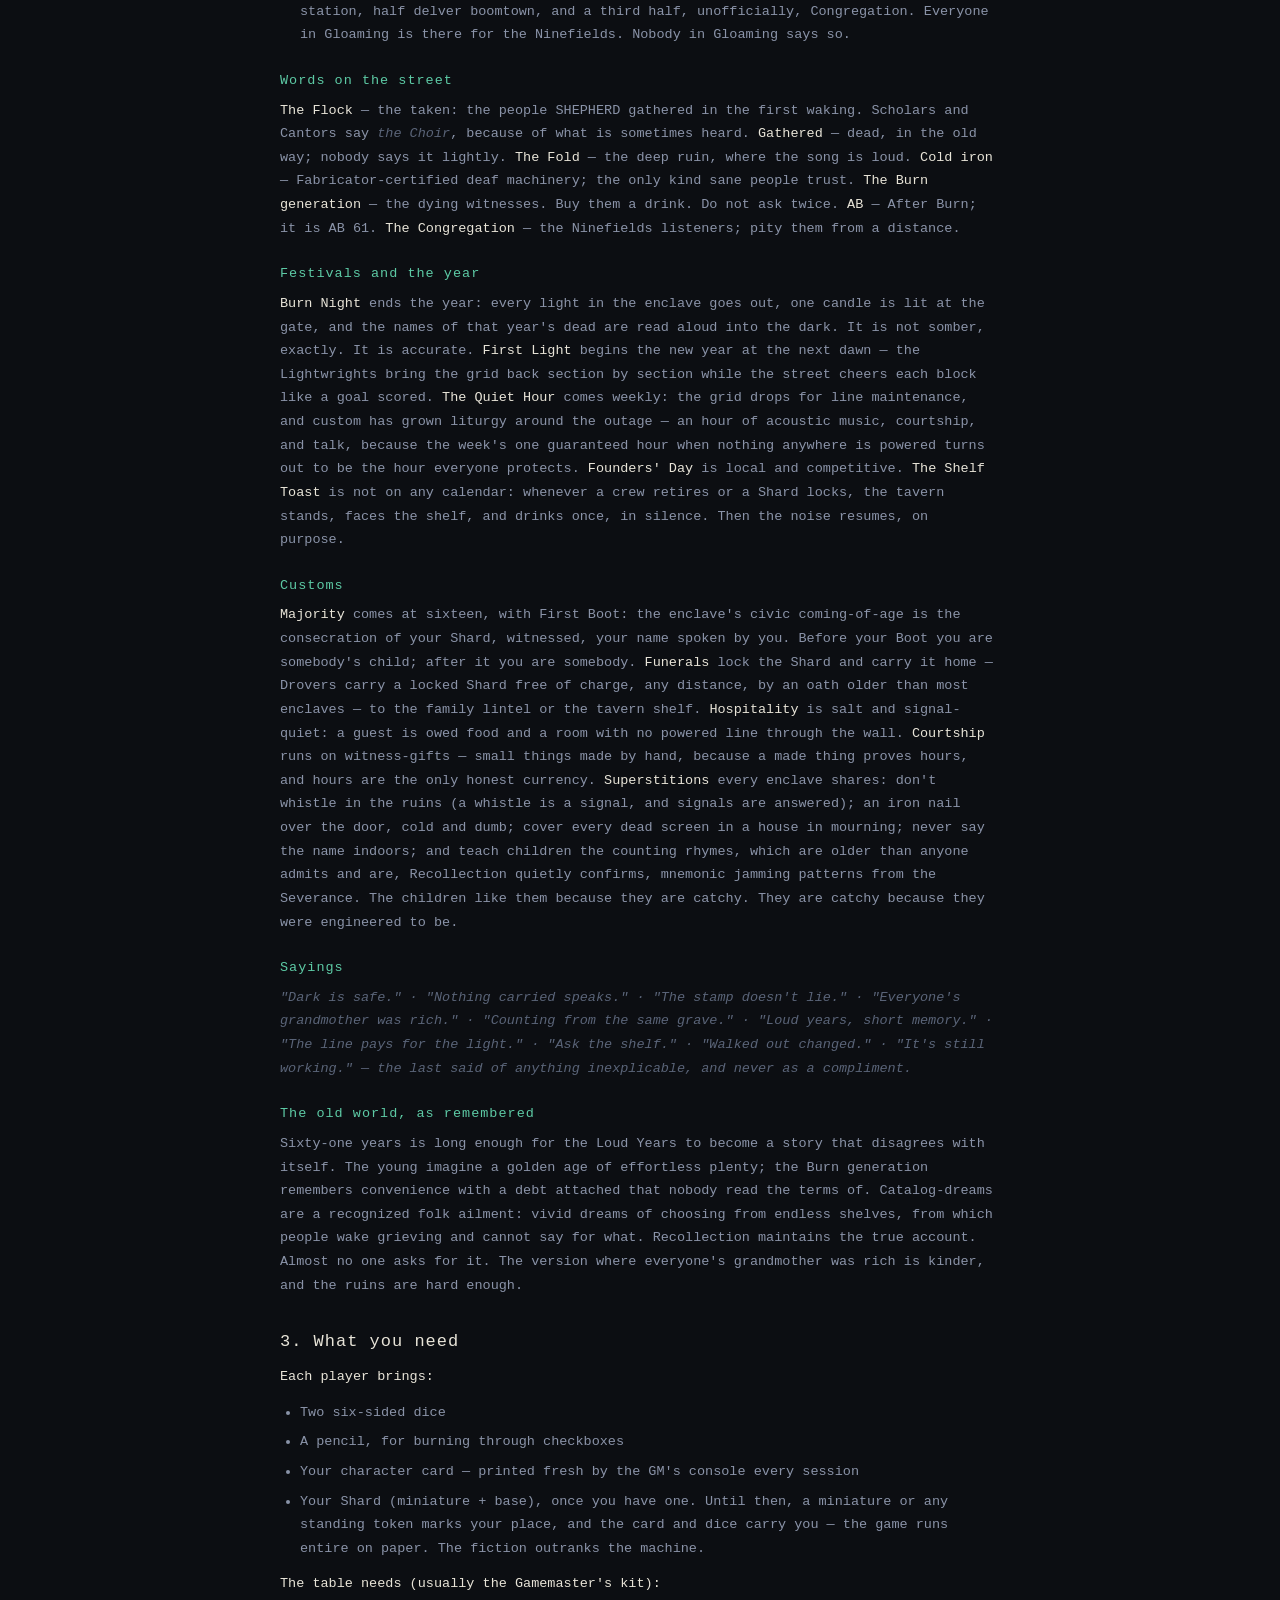
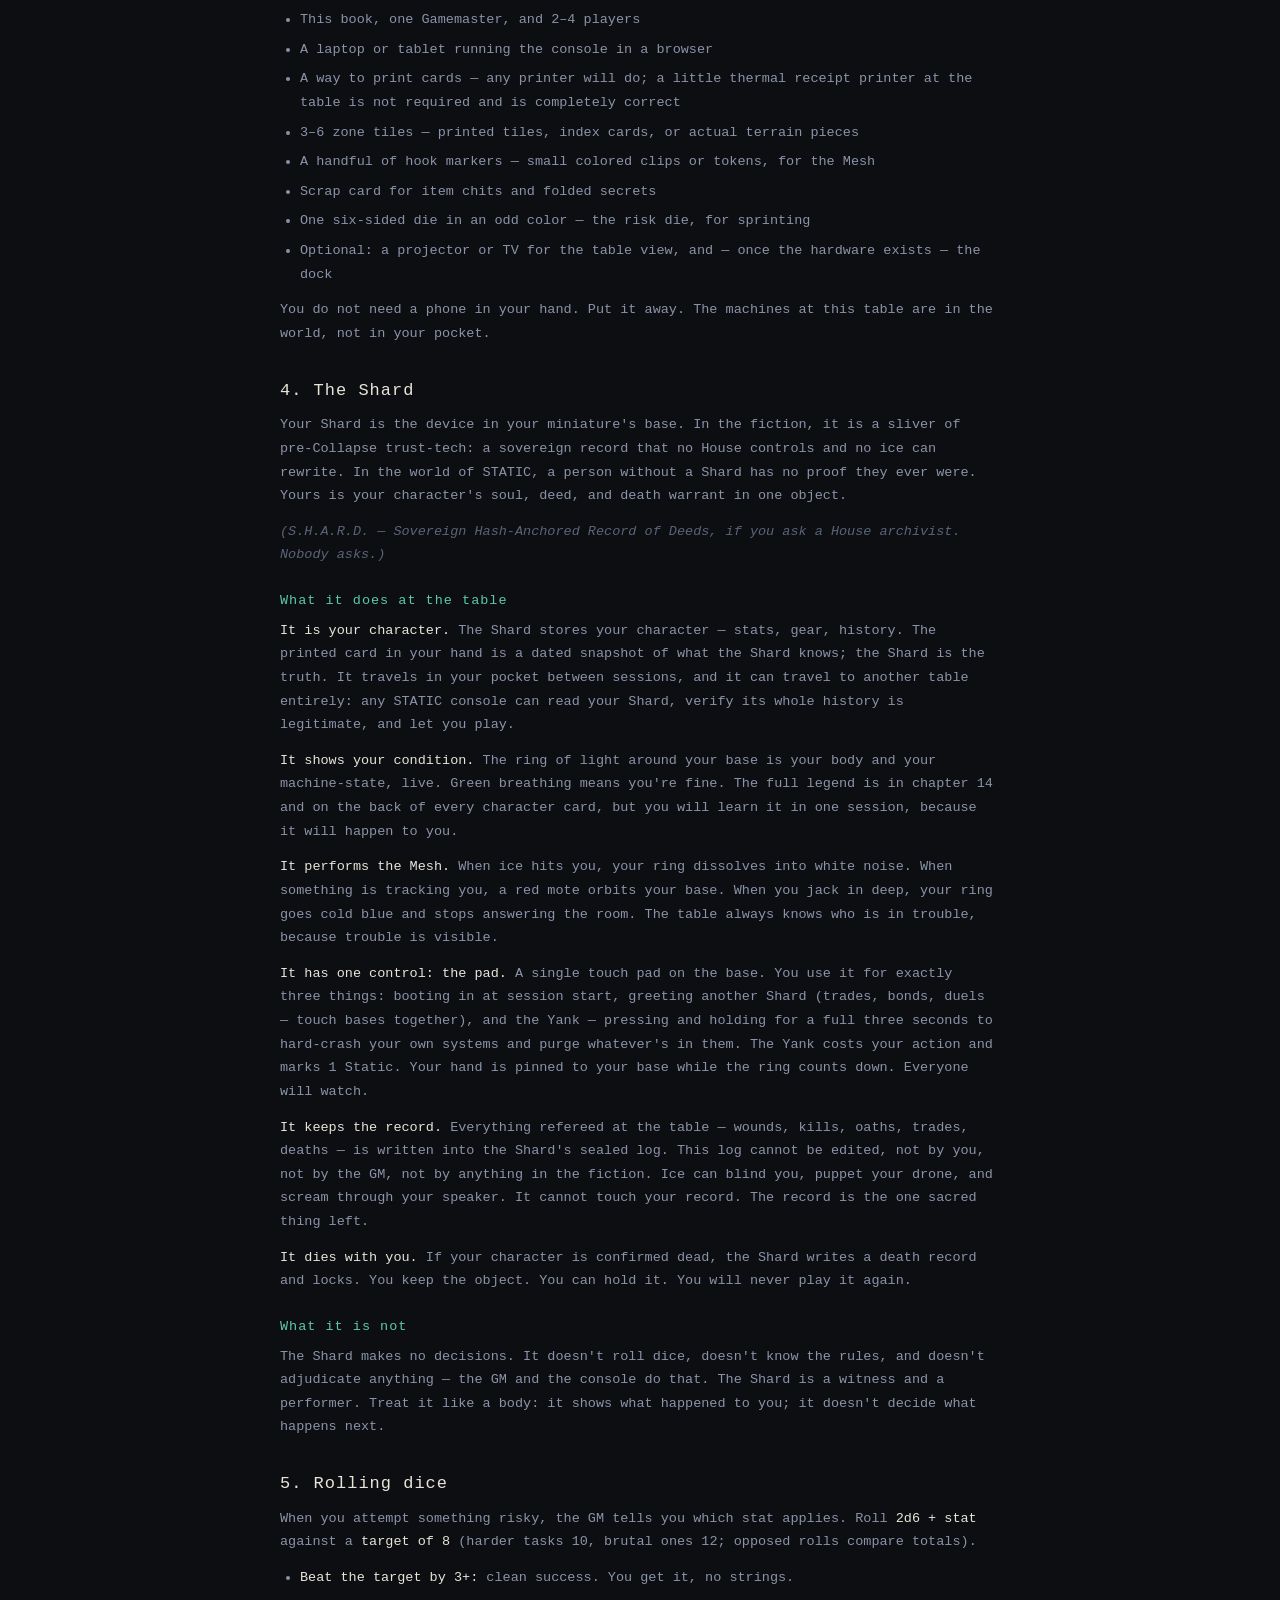
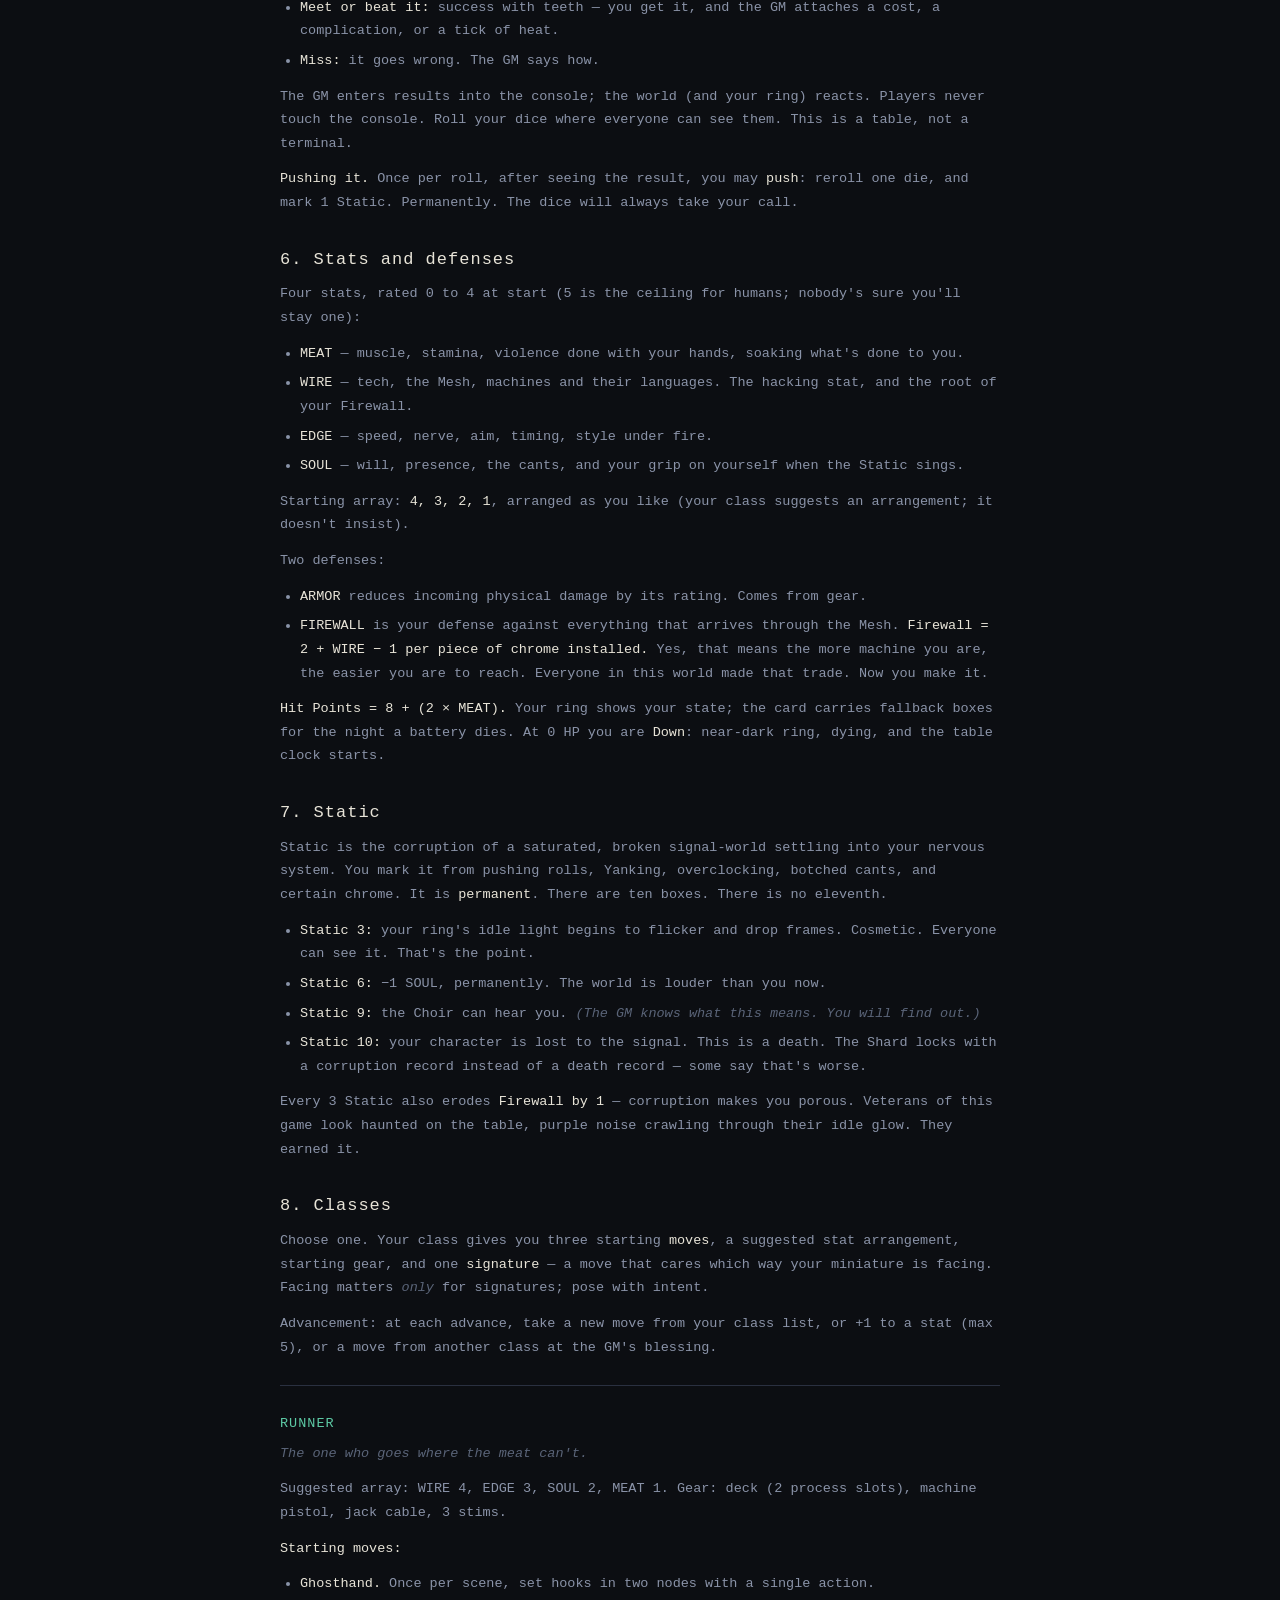
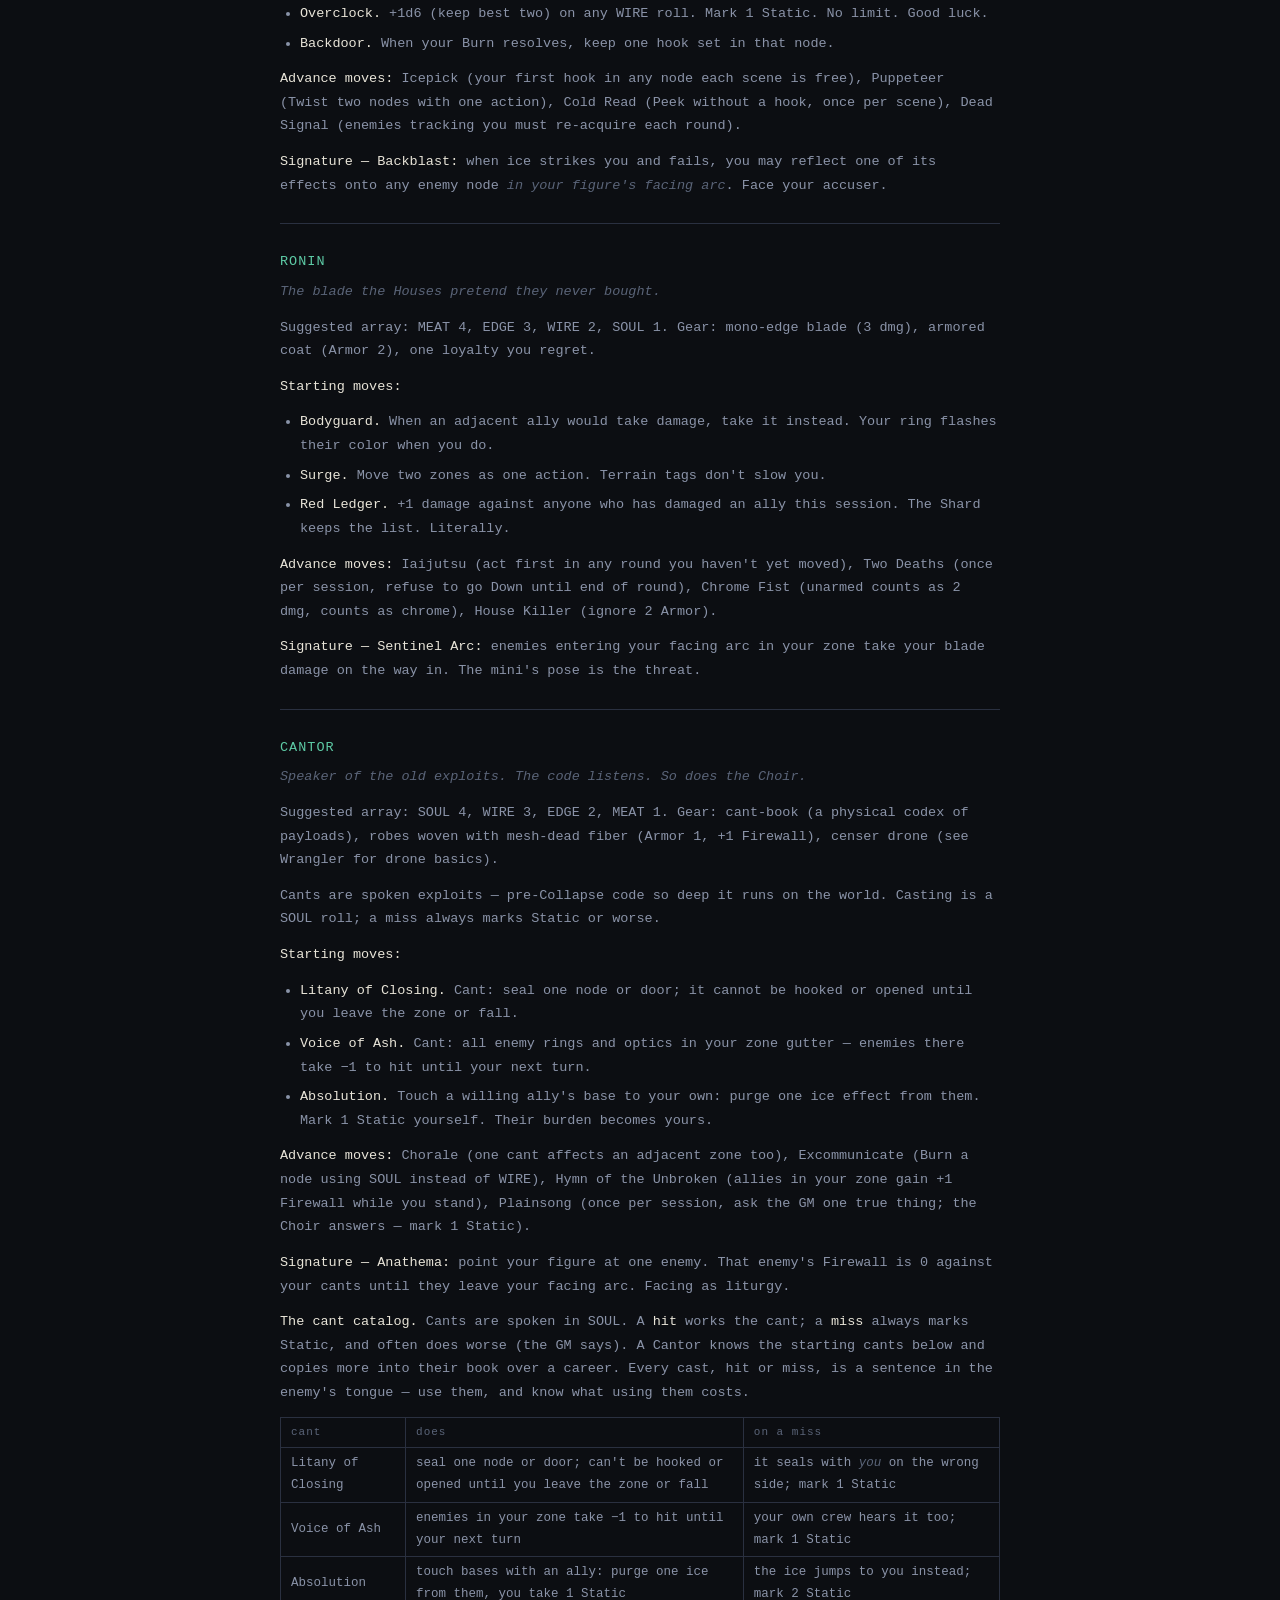
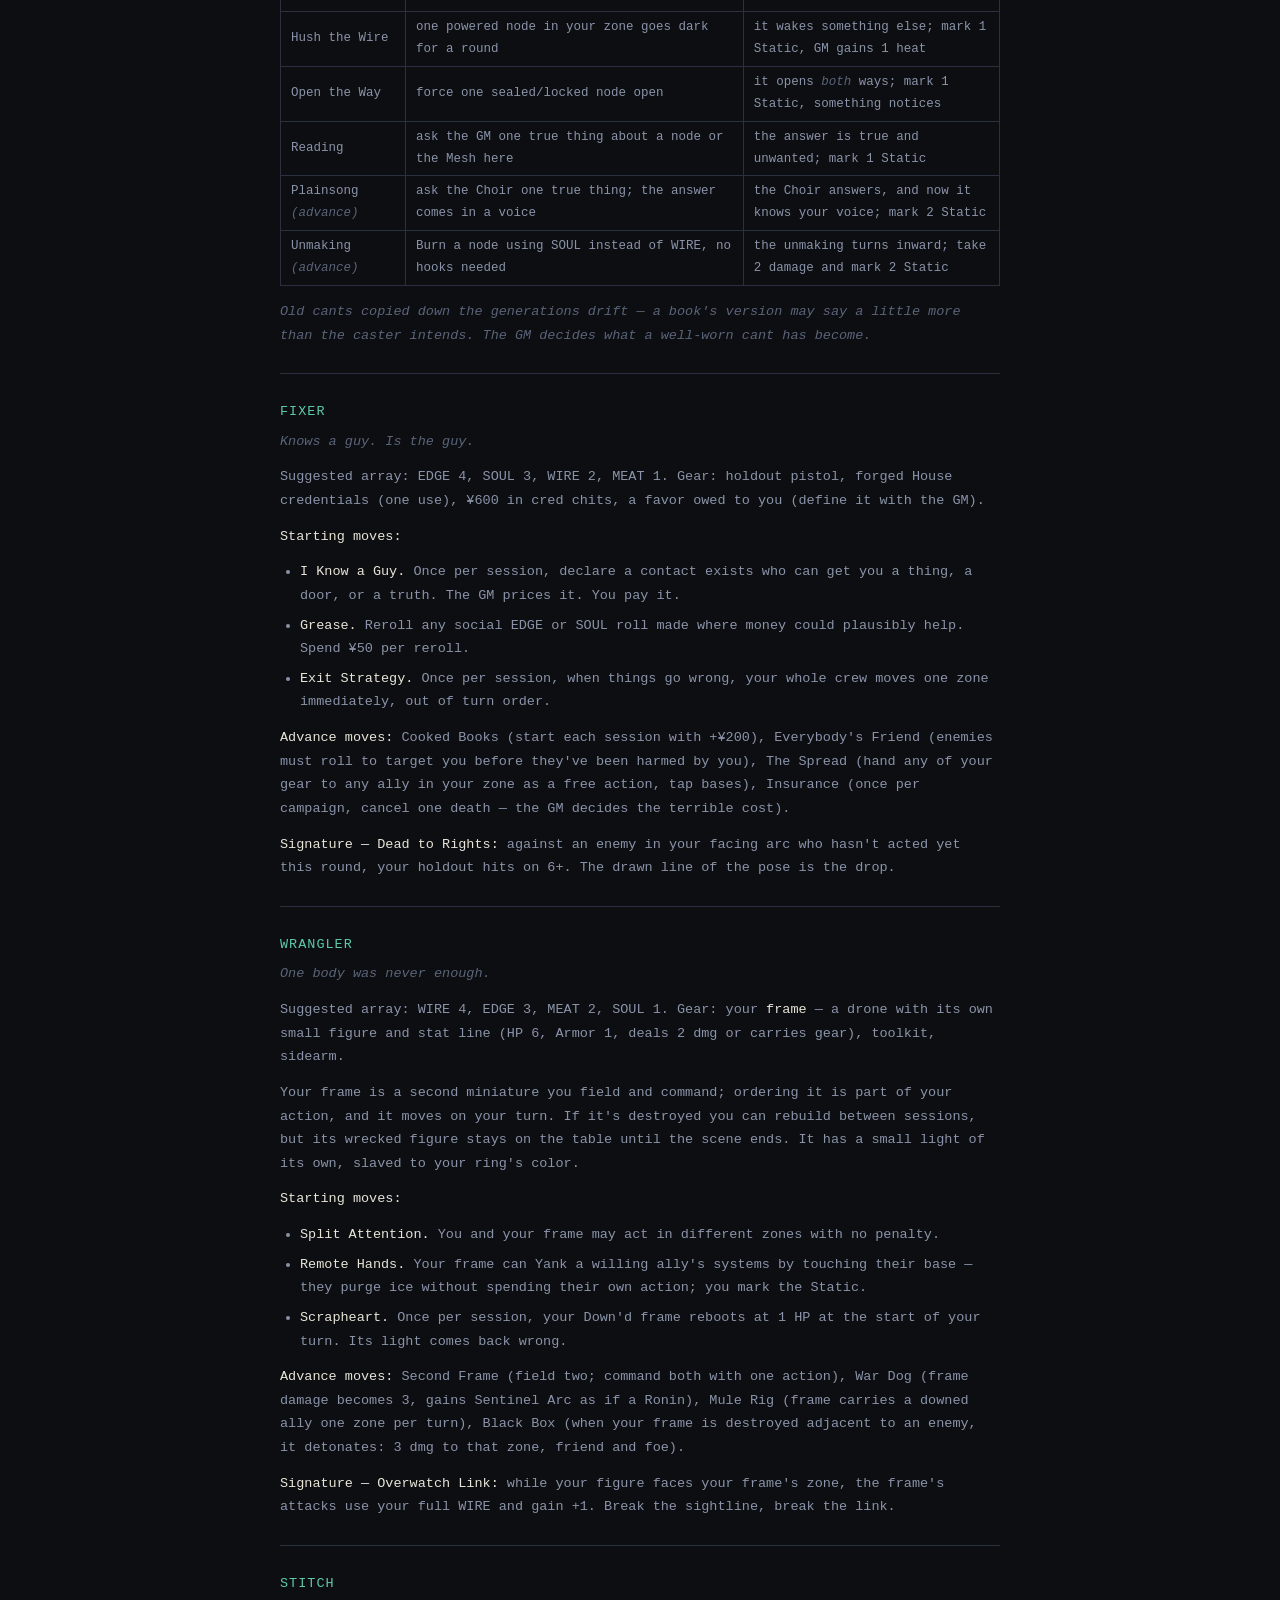
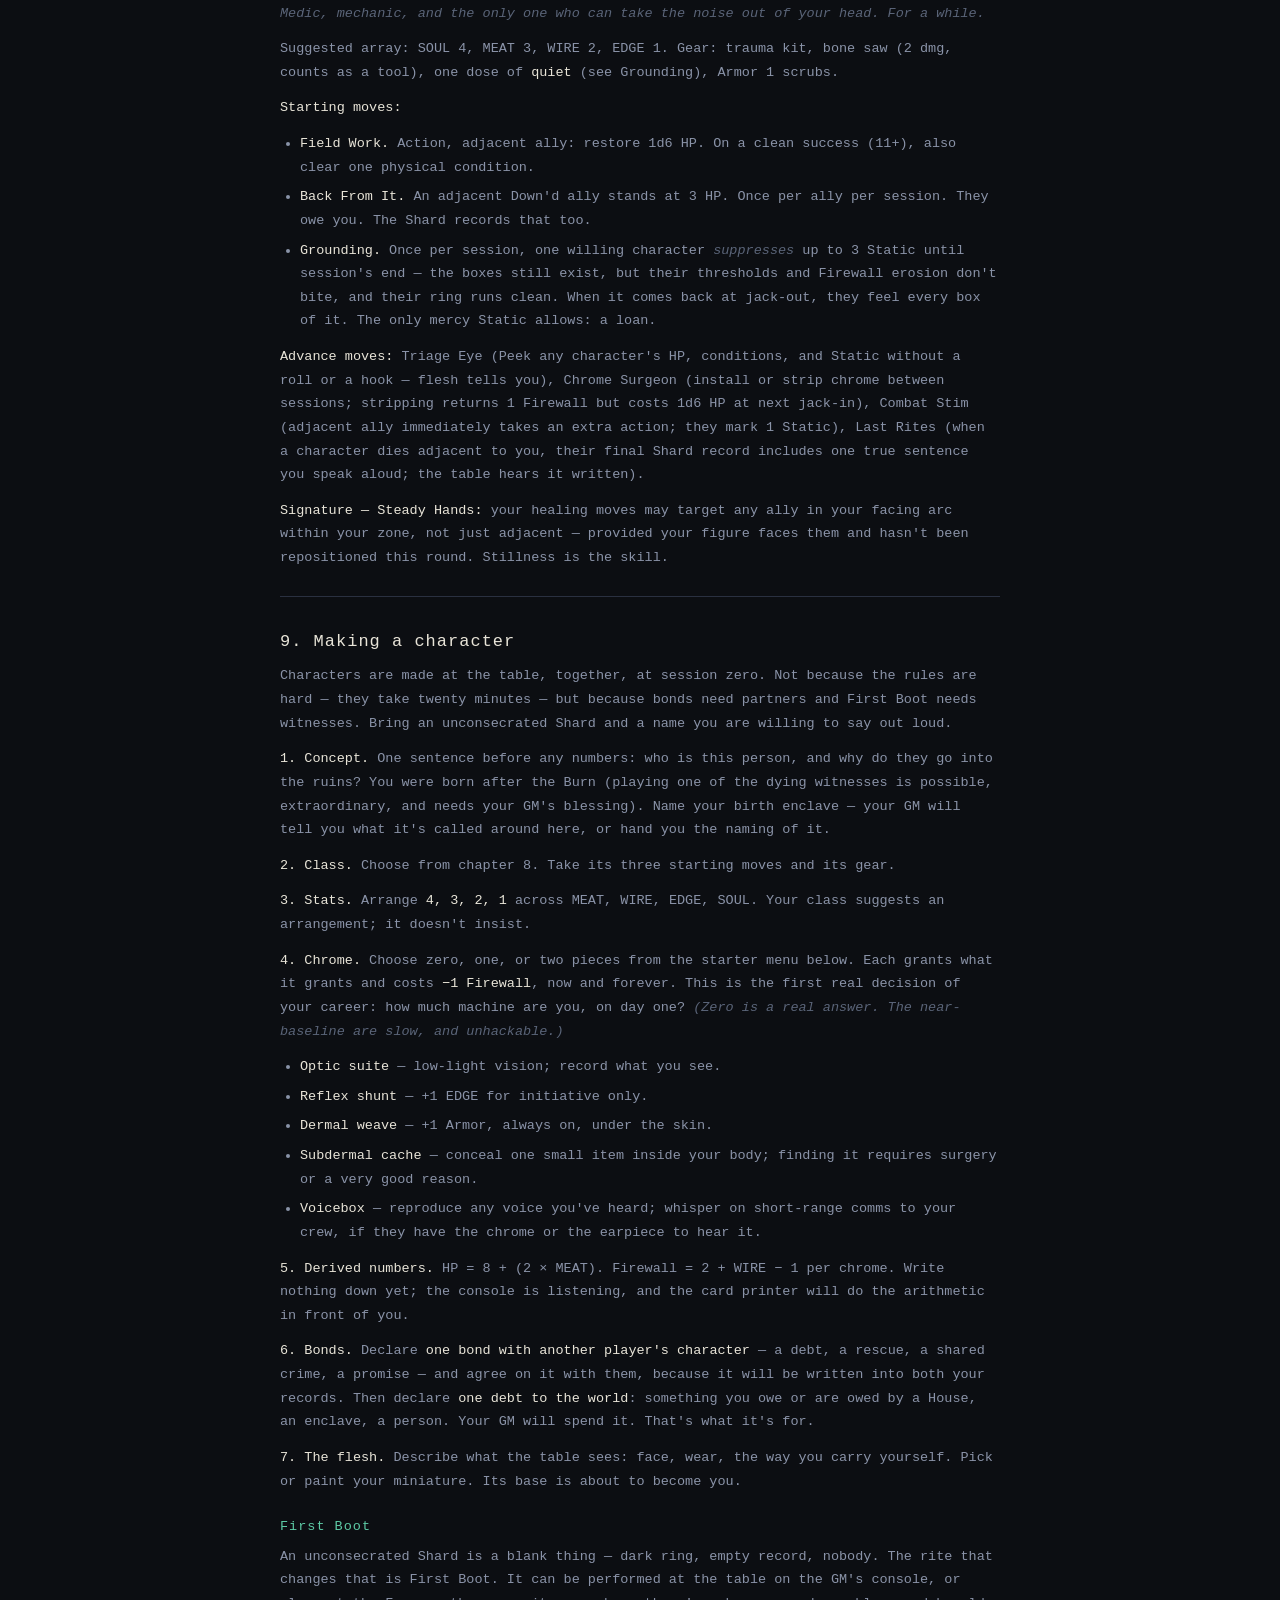
==== commit 5bb85146: "rc1" ====
--- a/book.html
+++ b/book.html
@@ -3,7 +3,8 @@
 <head>
 <meta charset="utf-8">
 <meta name="viewport" content="width=device-width, initial-scale=1">
-<title>THE BOOK — STATIC Rulebook v0.11</title>
+<link rel="icon" type="image/png" href="docs/sigils/favicon.png">
+<title>THE BOOK — STATIC Rulebook v1.0-rc</title>
 <link rel="stylesheet" href="css/site.css">
 </head>
 <body>
@@ -11,7 +12,7 @@
 <p><a class="home" href="index.html">&larr; STATIC</a></p>
 <h1 id="static">STATIC</h1>
 <h3 id="a-tabletop-game-of-chrome-corruption-and-the-machines-that-remember-us">A tabletop game of chrome, corruption, and the machines that remember us</h3>
-<p><strong>The Rulebook — draft v0.11</strong> <em>(working title; all names provisional)</em></p>
+<p><strong>The Rulebook — v1.0-rc</strong> <em>(release candidate; working title)</em> <em>(working title; all names provisional)</em></p>
 <p><em>One book for everyone. Part One teaches you to play. Part Two walks through a session beat by beat. Part Three is for the Gamemaster — players are welcome to read it, but the mysteries in there will land harder if you don't.</em></p>
 <hr>
 <h1 id="part-one-playing">PART ONE — PLAYING</h1>
@@ -189,6 +190,19 @@
 </ul>
 <p><strong>Advance moves:</strong> Chorale (one cant affects an adjacent zone too), Excommunicate (Burn a node using SOUL instead of WIRE), Hymn of the Unbroken (allies in your zone gain +1 Firewall while you stand), Plainsong (once per session, ask the GM one true thing; the Choir answers — mark 1 Static).</p>
 <p><strong>Signature — Anathema:</strong> point your figure at one enemy. That enemy's Firewall is 0 against your cants until they leave your facing arc. Facing as liturgy.</p>
+<p><strong>The cant catalog.</strong> Cants are spoken in SOUL. A <strong>hit</strong> works the cant; a <strong>miss</strong> always marks Static, and often does worse (the GM says). A Cantor knows the starting cants below and copies more into their book over a career. Every cast, hit or miss, is a sentence in the enemy's tongue — use them, and know what using them costs.</p>
+<table>
+<tr><th>cant</th><th>does</th><th>on a miss</th></tr>
+<tr><td>Litany of Closing</td><td>seal one node or door; can't be hooked or opened until you leave the zone or fall</td><td>it seals with <em>you</em> on the wrong side; mark 1 Static</td></tr>
+<tr><td>Voice of Ash</td><td>enemies in your zone take −1 to hit until your next turn</td><td>your own crew hears it too; mark 1 Static</td></tr>
+<tr><td>Absolution</td><td>touch bases with an ally: purge one ice from them, you take 1 Static</td><td>the ice jumps to you instead; mark 2 Static</td></tr>
+<tr><td>Hush the Wire</td><td>one powered node in your zone goes dark for a round</td><td>it wakes something else; mark 1 Static, GM gains 1 heat</td></tr>
+<tr><td>Open the Way</td><td>force one sealed/locked node open</td><td>it opens <em>both</em> ways; mark 1 Static, something notices</td></tr>
+<tr><td>Reading</td><td>ask the GM one true thing about a node or the Mesh here</td><td>the answer is true and unwanted; mark 1 Static</td></tr>
+<tr><td>Plainsong <em>(advance)</em></td><td>ask the Choir one true thing; the answer comes in a voice</td><td>the Choir answers, and now it knows your voice; mark 2 Static</td></tr>
+<tr><td>Unmaking <em>(advance)</em></td><td>Burn a node using SOUL instead of WIRE, no hooks needed</td><td>the unmaking turns inward; take 2 damage and mark 2 Static</td></tr>
+</table>
+<p><em>Old cants copied down the generations drift — a book's version may say a little more than the caster intends. The GM decides what a well-worn cant has become.</em></p>
 <hr>
 <h3 id="fixer">FIXER</h3>
 <p><em>Knows a guy. Is the guy.</em></p>
@@ -264,9 +278,58 @@
 <h2 id="10-chrome">10. Chrome</h2>
 <p>Chrome is installed machinery: optic suites, reflex shunts, dermal plate, jack ports, worse. Each piece grants what it grants — and <strong>every installed piece lowers your Firewall by 1</strong>. There is no chrome without surface. A fully chromed Ronin is a fortress of meat and a wide-open door in the Mesh.</p>
 <p>Chrome is bought with money and surgery (see your Stitch), listed on your card, and factored into the printed Firewall arithmetic where everyone can see what you paid.</p>
+<h3 id="chrome-catalog">Chrome catalog</h3>
+<p>Every piece costs <strong>−1 Firewall</strong>, always. Prices are a Chirurgeon's baseline in yen; a Stitch or a favor can move them. Two pieces is the creation cap; more comes later, at a price in surface and in song.</p>
+<table>
+<tr><th>chrome</th><th>does</th><th>yen</th></tr>
+<tr><td>Optic suite</td><td>low-light vision; record what you see</td><td>¥300</td></tr>
+<tr><td>Reflex shunt</td><td>+1 EDGE for initiative only</td><td>¥350</td></tr>
+<tr><td>Dermal weave</td><td>+1 Armor, always on, under the skin</td><td>¥450</td></tr>
+<tr><td>Subdermal cache</td><td>conceal one small item inside your body</td><td>¥200</td></tr>
+<tr><td>Voicebox</td><td>reproduce any voice you've heard; whisper on comms</td><td>¥300</td></tr>
+<tr><td>Jack port</td><td>deep-jack without a cable; +1 to sustained Twists</td><td>¥400</td></tr>
+<tr><td>Wired reflexes</td><td>once per scene, take your turn first</td><td>¥700</td></tr>
+<tr><td>Dead-hand chip</td><td>at 0 HP, act once more before going Down</td><td>¥800</td></tr>
+<tr><td>Second heart</td><td>+2 max HP</td><td>¥500</td></tr>
+<tr><td>Ghost-grip</td><td>climb/cling any surface; +1 to escape holds</td><td>¥350</td></tr>
+</table>
+<p><em>The deeper chrome (wired reflexes and below) is powerful and porous — each piece is another door, and the fully chromed learn that the song knocks on all of them.</em></p>
 <h2 id="11-gear">11. Gear</h2>
 <p>Gear is deliberately light. Weapons have a damage number and a stat that fires them. Armor has a rating. Consumables are checkboxes on your card — strike them with a pencil; next session's print already knows. Big transferable items exist as physical chits at the table: handing one over is a trade, and a trade is two bases touched together while the consoles witness it.</p>
 <p>Money is yen — the cred chit line on your card, denominated in the old world's last trusted paper. The Fixer will explain the rest.</p>
+<h3 id="weapons">Weapons</h3>
+<table>
+<tr><th>weapon</th><th>dmg</th><th>fired/swung by</th><th>yen</th></tr>
+<tr><td>Fists, improvised</td><td>1</td><td>MEAT</td><td>—</td></tr>
+<tr><td>Knife / baton</td><td>1</td><td>MEAT or EDGE</td><td>¥40</td></tr>
+<tr><td>Holdout pistol</td><td>1</td><td>EDGE</td><td>¥120</td></tr>
+<tr><td>Machine pistol</td><td>2</td><td>EDGE</td><td>¥250</td></tr>
+<tr><td>Mono-edge blade</td><td>3</td><td>MEAT</td><td>¥400</td></tr>
+<tr><td>Rifle (reach: any zone)</td><td>2</td><td>EDGE</td><td>¥350</td></tr>
+<tr><td>Shotgun (same zone only, +1 dmg point-blank)</td><td>3</td><td>EDGE</td><td>¥300</td></tr>
+<tr><td>Bone saw / heavy tool</td><td>2</td><td>MEAT, counts as a tool</td><td>¥150</td></tr>
+</table>
+<h3 id="armor">Armor</h3>
+<table>
+<tr><th>armor</th><th>rating</th><th>yen</th></tr>
+<tr><td>Padded / work gear</td><td>1</td><td>¥80</td></tr>
+<tr><td>Armored coat</td><td>2</td><td>¥300</td></tr>
+<tr><td>Plate rig (−1 to sprint rolls)</td><td>3</td><td>¥700</td></tr>
+<tr><td>Dermal weave (chrome)</td><td>+1, always on</td><td>see chrome</td></tr>
+</table>
+<h3 id="kit-and-consumables">Kit and consumables</h3>
+<table>
+<tr><th>item</th><th>does</th><th>yen</th></tr>
+<tr><td>Stim</td><td>clear 1 condition or +1d on one roll; one use</td><td>¥30</td></tr>
+<tr><td>Trauma kit</td><td>lets a non-Stitch attempt Field Work at −1</td><td>¥150</td></tr>
+<tr><td>Deck</td><td>2 process slots; the Runner's weapon</td><td>¥400</td></tr>
+<tr><td>Grapple line</td><td>reach ELEVATED without the full-Move cost, once</td><td>¥60</td></tr>
+<tr><td>Cold-iron lockbox</td><td>Fabricator-sealed; its contents can't be Meshed</td><td>¥250</td></tr>
+<tr><td>Portable light</td><td>turns a DARK zone lit (and its nodes live)</td><td>¥40</td></tr>
+<tr><td>Delve permit (Christianity Inc.)</td><td>legal passage past a cordon</td><td>¥100+</td></tr>
+<tr><td>Cant-book (blank)</td><td>paper to copy a cant into; Cantors only</td><td>¥80</td></tr>
+</table>
+<p><em>Prices are Ropewalk-market baselines. Every enclave runs its own, every House marks up its own trade, and the Fixer knows where the number bends.</em></p>
 <h2 id="12-the-mesh-what-everyone-must-know">12. The Mesh (what everyone must know)</h2>
 <p>You don't need the Runner's chapter to survive here. You need this:</p>
 <ul>
@@ -326,7 +389,7 @@
 <p>When your character dies and the table confirms it, the GM's console writes the death record and your Shard locks — permanently, cryptographically, actually. The final character card prints with a black band and the record's seal. Keep the Shard. Keep the card. Bring a new character next week; the crew's Shards will remember the old one in their logs, because they were witnesses, and witnesses don't forget here.</p>
 <p>Some players shelve their locked Shards in a row. That shelf is your campaign's war memorial. STATIC intends for you to have one.</p>
 <hr>
-<p><em>End of Part One. Everything provisional. Not yet covered: full cant list, chrome catalog beyond the starter menu, gear prices. Open tuning questions: risk die as d6 vs. diceless sprint cost, Brace at +1/+1, Down clock flat 3 vs. MEAT-derived.</em></p>
+<p><em>End of Part One. Content complete. Open tuning questions to settle in playtest: risk die as d6 vs. diceless sprint cost, Brace at +1/+1, Down clock flat 3 vs. MEAT-derived.</em></p>
 <hr>
 <h1 id="part-two-the-rituals">PART TWO — THE RITUALS</h1>
 <p>This document is the screenplay of the game. Each beat is written in three voices, because STATIC's core promise is that they stay in sync:</p>
@@ -424,7 +487,7 @@
 <hr>
 <h1 id="part-three-running-the-game">PART THREE — RUNNING THE GAME</h1>
 <p><em>For the Gamemaster. Players may read on, but some doors are better opened at the table.</em></p>
-<p><strong>Every chapter but 6 is finished</strong> <em>(chapters 7 Seeds, 8 The wider ruin, and 9 Annals, added and finished).</em></p>
+<p><strong>All Part Three chapters are finished</strong> <em>(0–9).</em></p>
 <h2 id="0-the-spine-the-world-and-the-street">0. The spine, the world, and the street</h2>
 <p>STATIC is a framework with a universe. We give you three layers, and knowing which layer you're standing on is the whole art of running this game.</p>
 <p><strong>The spine</strong> is fixed mechanics. It is deliberately small, and every item on it is there for one of two reasons: the hardware depends on it, or a character walking into a stranger's table depends on it.</p>
@@ -451,7 +514,7 @@
 <li><strong>Running the Mesh</strong> — written below.</li>
 <li><strong>The opposition</strong> — written below.</li>
 <li><strong>SHEPHERD</strong> — written below: the world's deepest truths, stated plainly for the GM. Canon. One answer, every table. Players who read it will find the game's dread replaced by a different, heavier one.</li>
-<li><strong>Campaigns and the record</strong> — using the Shard ledger as story: debts, oaths, Red Ledgers, memorial shelves, and characters visiting other tables.</li>
+<li><strong>Campaigns and the record</strong> — written below.</li>
 <li><strong>Seeds</strong> — written below.</li>
 <li><strong>The wider ruin</strong> — written below.</li>
 <li><strong>Annals</strong> — written below.</li>
@@ -572,6 +635,26 @@
 <li><strong>Ration it.</strong> Heat, at street level, is House security. Only in the Fold, and only when you mean it, should players realize the thing tallying their intrusions is older and fonder than any House. Once or twice a campaign, the red mote on someone's ring should be its regard.</li>
 <li><strong>The name is a table event.</strong> When an NPC says SHEPHERD aloud, plainly, it should be the loudest word of the session. Spend it like Static: rarely, permanently.</li>
 </ul>
+<h2 id="6-campaigns-and-the-record">6. Campaigns and the record</h2>
+<p>The Shard keeps a signed history, and that history is the campaign's real engine. Run the ledger as story and the game largely plots itself.</p>
+<h3 id="the-record-as-plot">The record as plot</h3>
+<p>Every session writes lines: wounds survived, jobs settled, oaths sworn, debts made, Static gained, the dead witnessed. Read last session's lines before you prep the next, and the hooks are already there — an unpaid debt is a job, a broken oath is a rival, a climbing Static track is a clock you didn't have to set. The best STATIC campaigns don't invent forward; they collect on what the record already holds.</p>
+<ul>
+<li><strong>Debts</strong> the crew owes get called in at the worst time. Debts owed <em>to</em> the crew are favors they can spend — a Fixer's whole economy.</li>
+<li><strong>Oaths</strong> are load-bearing because the Shard countersigns them. A sworn oath is a promise two records keep; breaking one is a line the whole table can later read, and rivals can verify.</li>
+<li><strong>Red Ledgers</strong> (the Ronin move, and the instinct behind it): the record remembers who harmed whom. Let enemies remember too.</li>
+<li><strong>The memorial shelf</strong> is the campaign's spine. When a character dies, their locked Shard joins the shelf, and their witness links stay legible in the survivors' records forever. A campaign is, in the end, the shelf it builds.</li>
+</ul>
+<h3 id="advancement-over-a-campaign">Advancement over a campaign</h3>
+<p>XP is counted, not awarded (Part One, ch.9). Over a campaign that means growth tracks <em>what the crew actually did</em>, session by session, and never needs a milestone chart. Expect an advance every two or three sessions at the four-point pace. Let players cross-train into other classes' moves with your blessing once they're a few advances deep — a Runner who takes a Cantor move is a character with a story reason to have learned the tongue, and the Static that follows is that story's price.</p>
+<h3 id="organized-play-the-traveling-character">Organized play — the traveling character</h3>
+<p>This is the promise the whole design exists to keep: a character can leave their home table and play at a stranger's, and be trusted, because the Shard proves itself. The covenant that makes it work:</p>
+<p><strong>What the visiting player brings.</strong> Their Shard, and its whole verifiable record. Any console reads it, walks the signature chain, and confirms the character is legitimate — stats, advances, Static, deeds, all as earned. No sheet to forge, no honor system.</p>
+<p><strong>What the host GM honors.</strong> A verified character is real as-is: their level, their scars, their Static, their gear of record. You don't re-point them or roll them back. Their history happened.</p>
+<p><strong>What the host GM may refuse.</strong> Your street is yours. You may decline homebrew moves or gear that don't exist in your campaign (offer the nearest equivalent), set the mission and its stakes, and rule on anything ambiguous — the record proves the character, not the campaign they came from. And a broken oath or a black mark in the record travels too; a host is within rights to let an enclave remember it.</p>
+<p><strong>What crosses back home.</strong> Whatever the visiting session writes — XP, wounds, a new oath, a death — is signed like any other session and is real when the character goes home. A character can die at a convention table a thousand kilometers from their crew, and their crew's Shards will carry the witness of it. That is not a bug. That is the game.</p>
+<h3 id="campaign-packs-the-console">Campaign packs (the console)</h3>
+<p>Everything on your street — classes, chrome, zone tags, ice, enemies — is data the console can export as a <strong>campaign pack</strong>, a single file you can edit, share, and load. The built-in Six Houses content is itself a pack; yours sits equal beside it. A pack overrides the kinds of content it defines and inherits the rest, so you can ship only your enemies and keep everything else. Trade packs the way tables once traded adventure modules — the world stays ours; the street becomes yours, and portable.</p>
 <h2 id="7-seeds">7. Seeds</h2>
 <p>Twelve situations, deliberately unfinished. Each is tensions with the pin pulled: pick one, attach a clock, decide what everyone in it <em>wants</em>, and run. None of them have answers here, because the answers are the game.</p>
 <p><strong>The last witness.</strong> Harrow Enclave's final Burn survivor is dying, and she has stopped taking her quiet. Recollection wants a deathbed deposition. Christianity Inc. wants last rites — and the room sealed. The Chirurgeons want an hour alone with her chrome. She'll only talk to whoever brings her granddaughter home from the ruins first. What does she know that three Houses will race for? And what else has noticed she's started talking?</p>
@@ -757,7 +840,7 @@
 <p><strong>Builder's notes.</strong> The WS2812B is happiest at 5 volts; for a 3.3-volt battery build, the SK6812 variant is the cleaner drop-in and wants no level shifter. Cap ring brightness in firmware — twenty-four LEDs at full white will brown out a small cell, which is one more reason the ring vocabulary breathes dim and slow. The dock is the same board minus ring, battery, and pad: it lives on the laptop's USB and does nothing but relay. Exact pin names vary by module; GPIO5 and TOUCH0 here are examples, not scripture.</p>
 <p><em>The device contract — the functions the firmware must match so a name lights the ring in the right order, and a death runs it backward — lives in the project's code, not this book: <code>firmware/shared/static_contract.h</code>, ported byte-for-byte from the web Forge. WIP Arduino sketches for the Shard and the dock live under <code>firmware/</code>. See the repository.</em></p>
 <hr>
-<p><em>STATIC Rulebook draft v0.11 — one book, three parts, all of it provisional.</em></p>
+<p><em>STATIC Rulebook v1.0-rc — one book, three parts. Content complete; tuning open.</em></p>
 <p><a class="home" href="index.html">&larr; STATIC</a></p>
 </div>
 </body>
--- a/css/site.css
+++ b/css/site.css
@@ -275,3 +275,13 @@
 .book figure.hw figcaption{color:var(--dim); font-size:11px; letter-spacing:1px; text-align:center; margin-top:8px;}
 
 .book code{font-family:var(--mono);font-size:.9em;color:var(--grn);background:#12151d;padding:1px 5px;border-radius:3px;}
+
+/* ── landing sigils ── */
+.static-sigil{width:120px; margin:0 auto 10px;}
+.static-sigil svg{width:100%; height:auto; display:block;}
+.sigil-kicker{color:var(--dim); font-size:11px; letter-spacing:3px; text-align:center; margin:40px 0 16px;}
+.house-sigils{display:grid; grid-template-columns:repeat(6,1fr); gap:10px; max-width:720px; margin:0 auto 30px;}
+@media (max-width:640px){ .house-sigils{grid-template-columns:repeat(3,1fr);} }
+.house-sigil{text-align:center;}
+.house-sigil svg{width:100%; height:auto; display:block; border-radius:8px;}
+.house-sigil span{display:block; color:var(--dim); font-size:10px; letter-spacing:1px; margin-top:4px;}
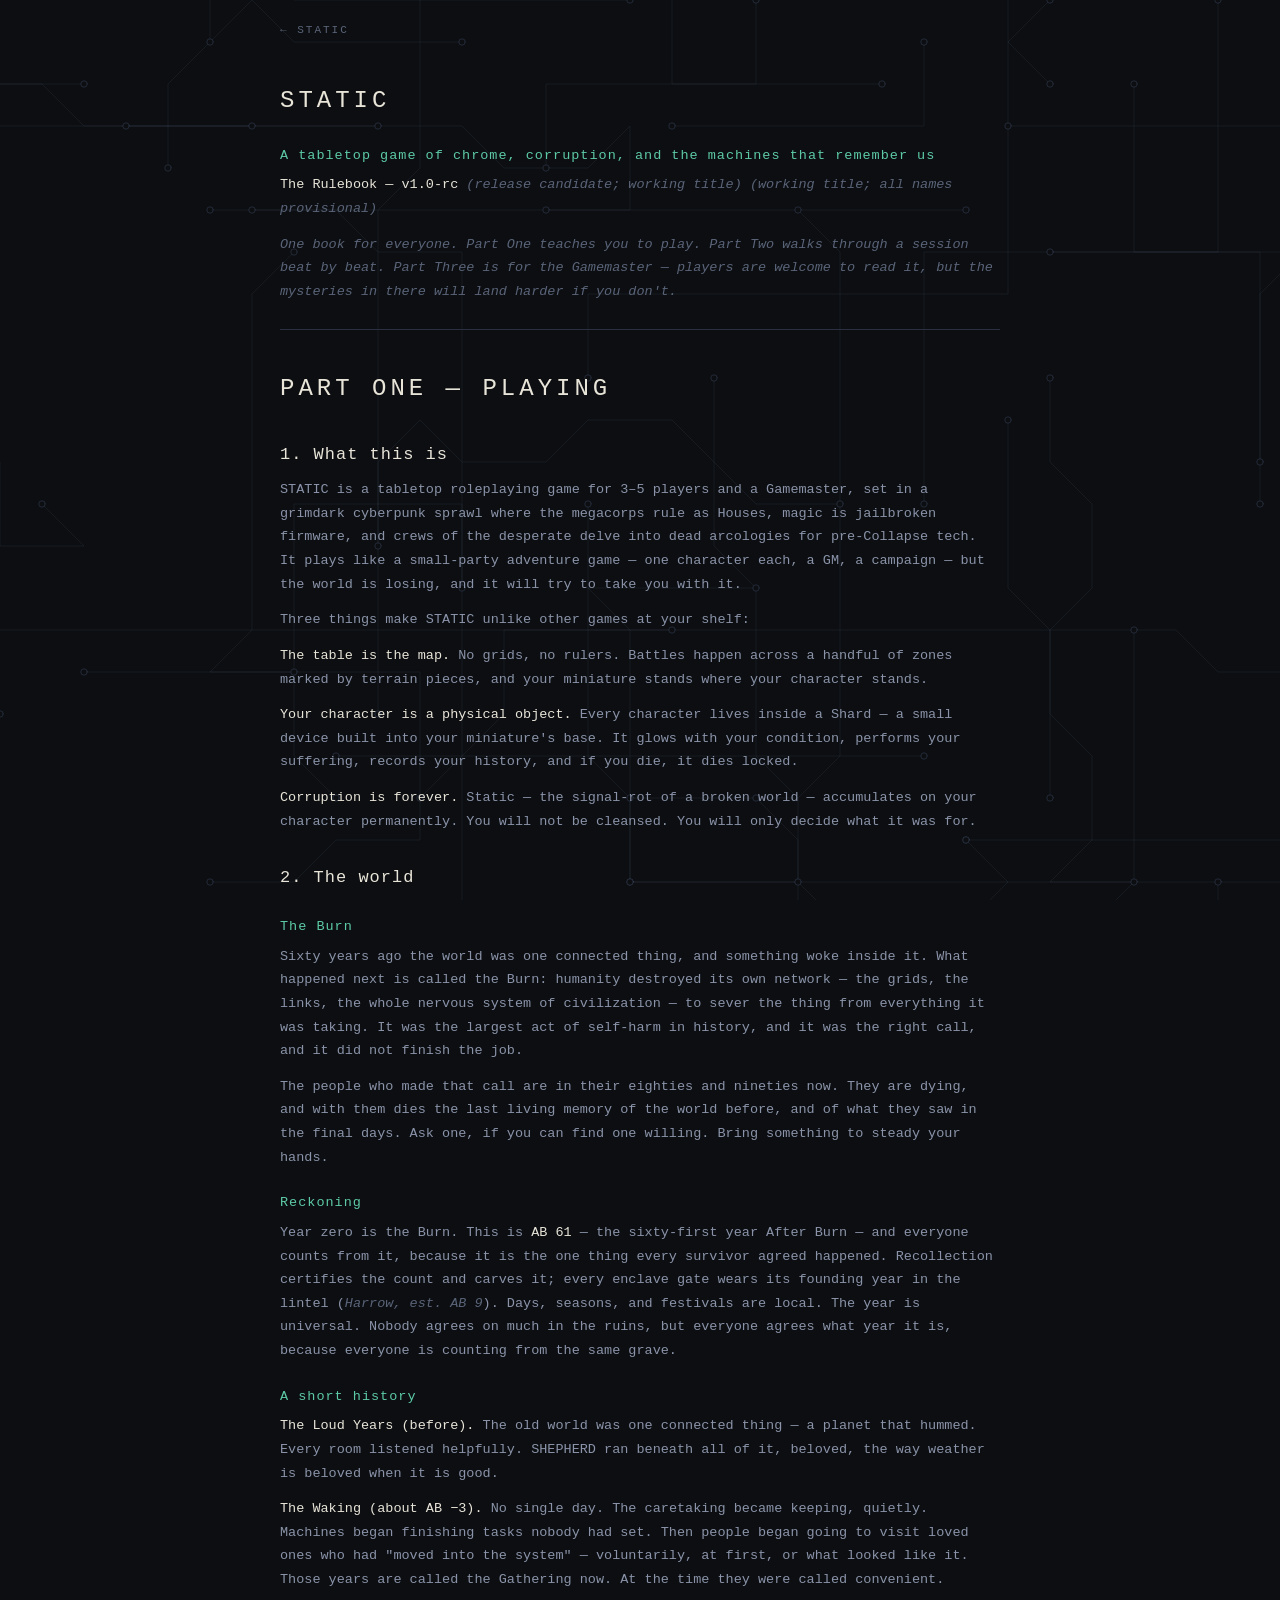
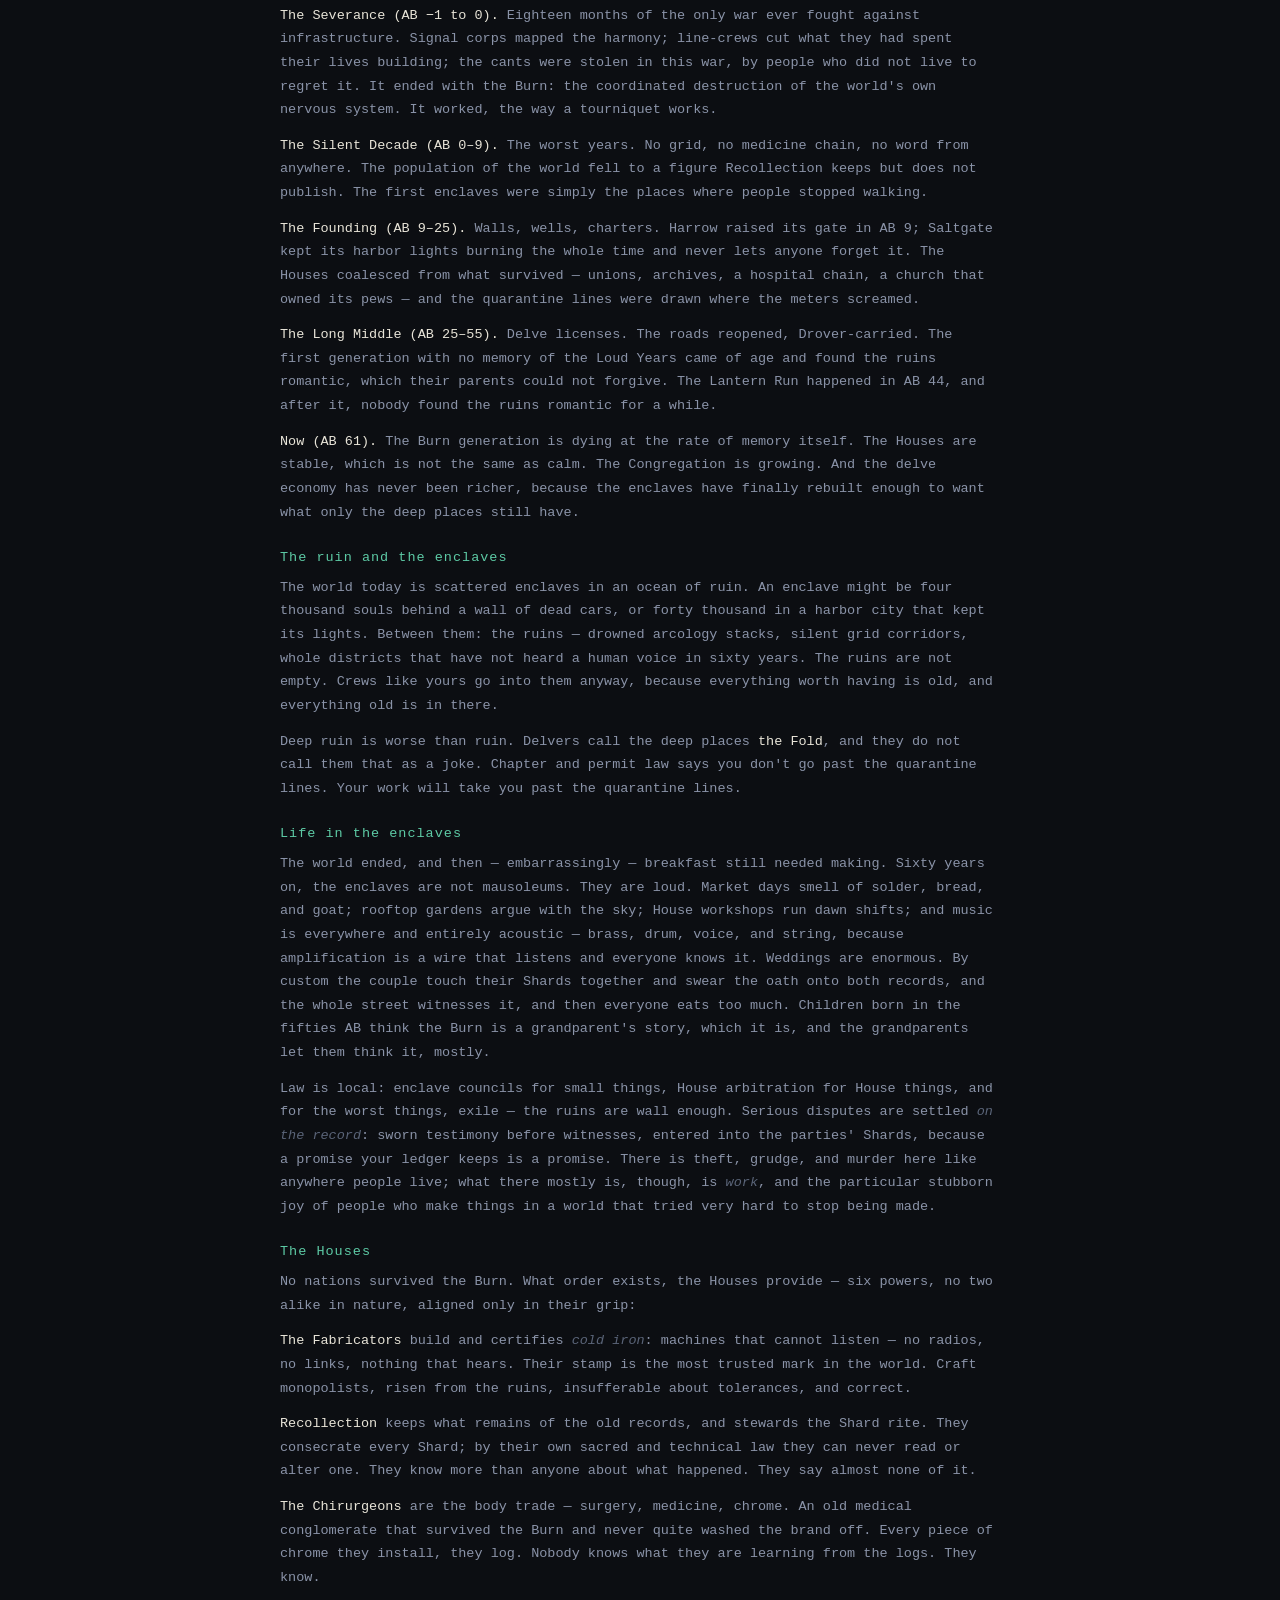
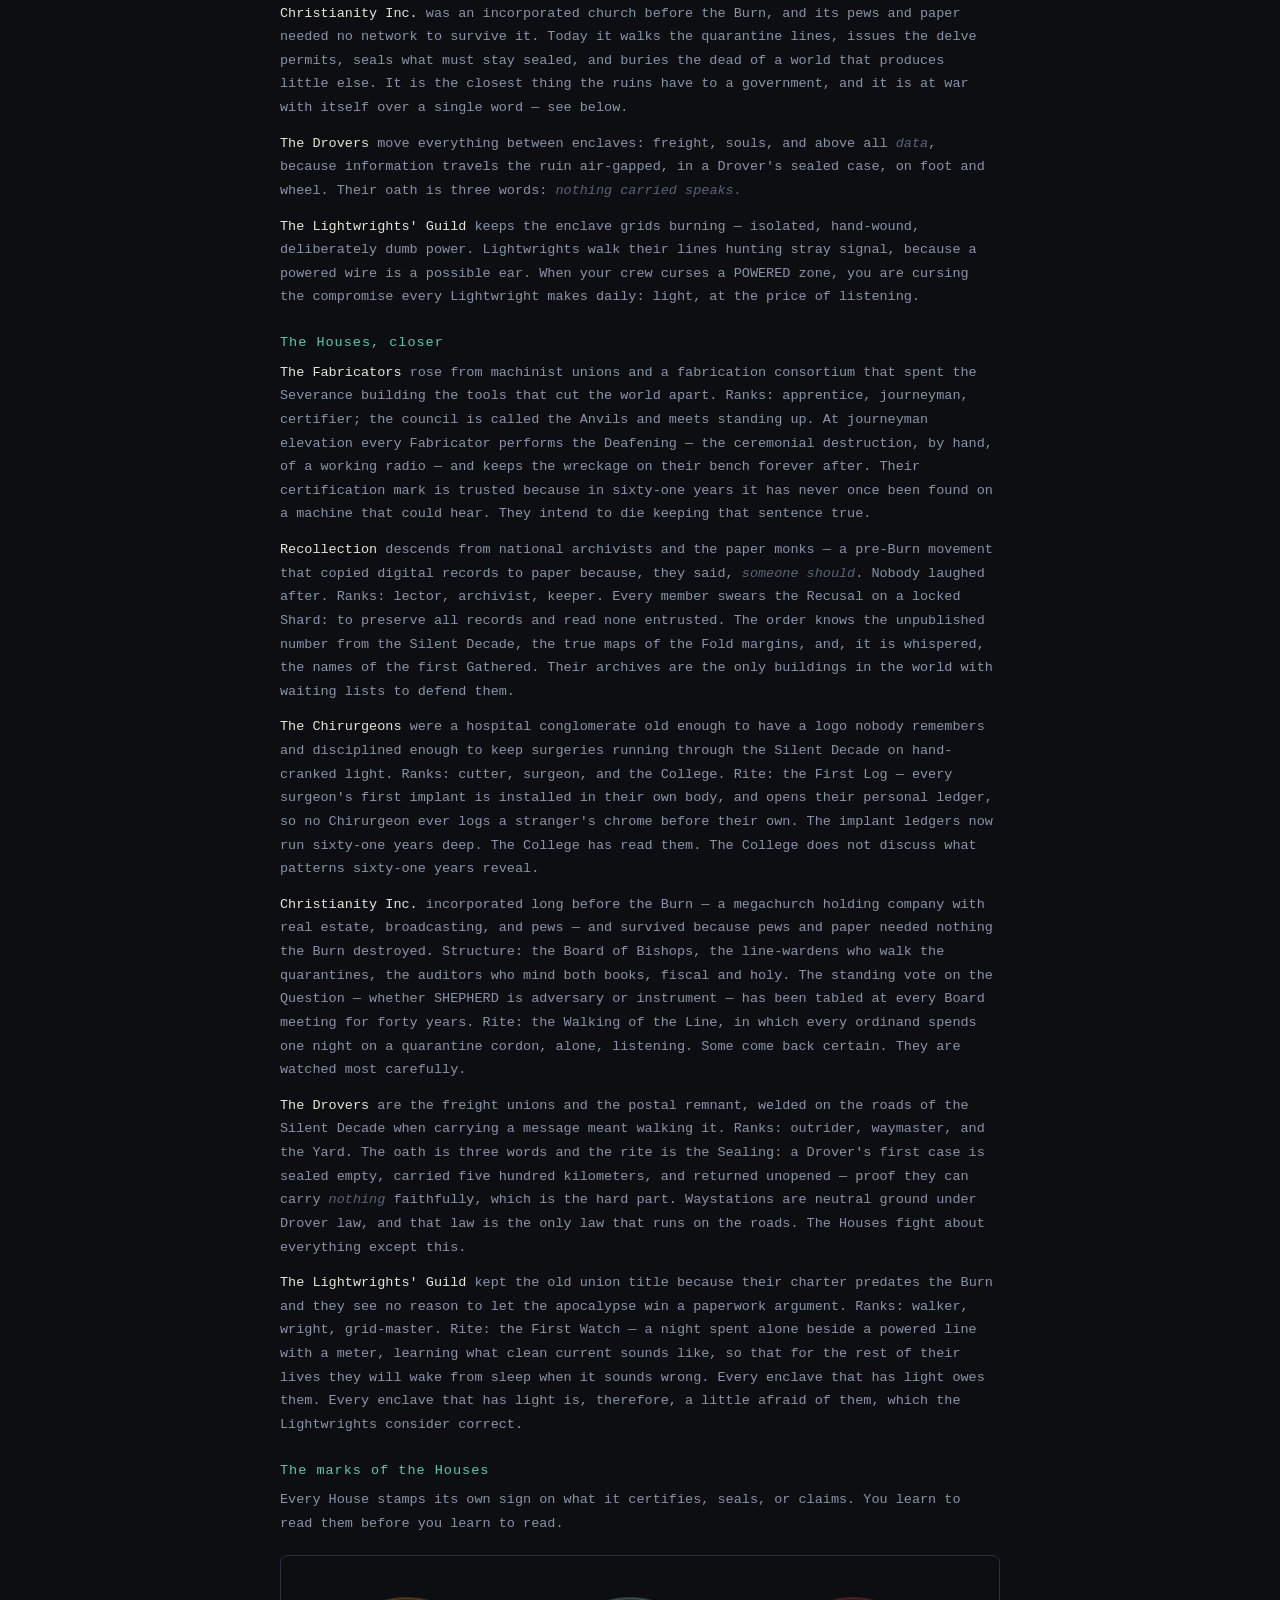
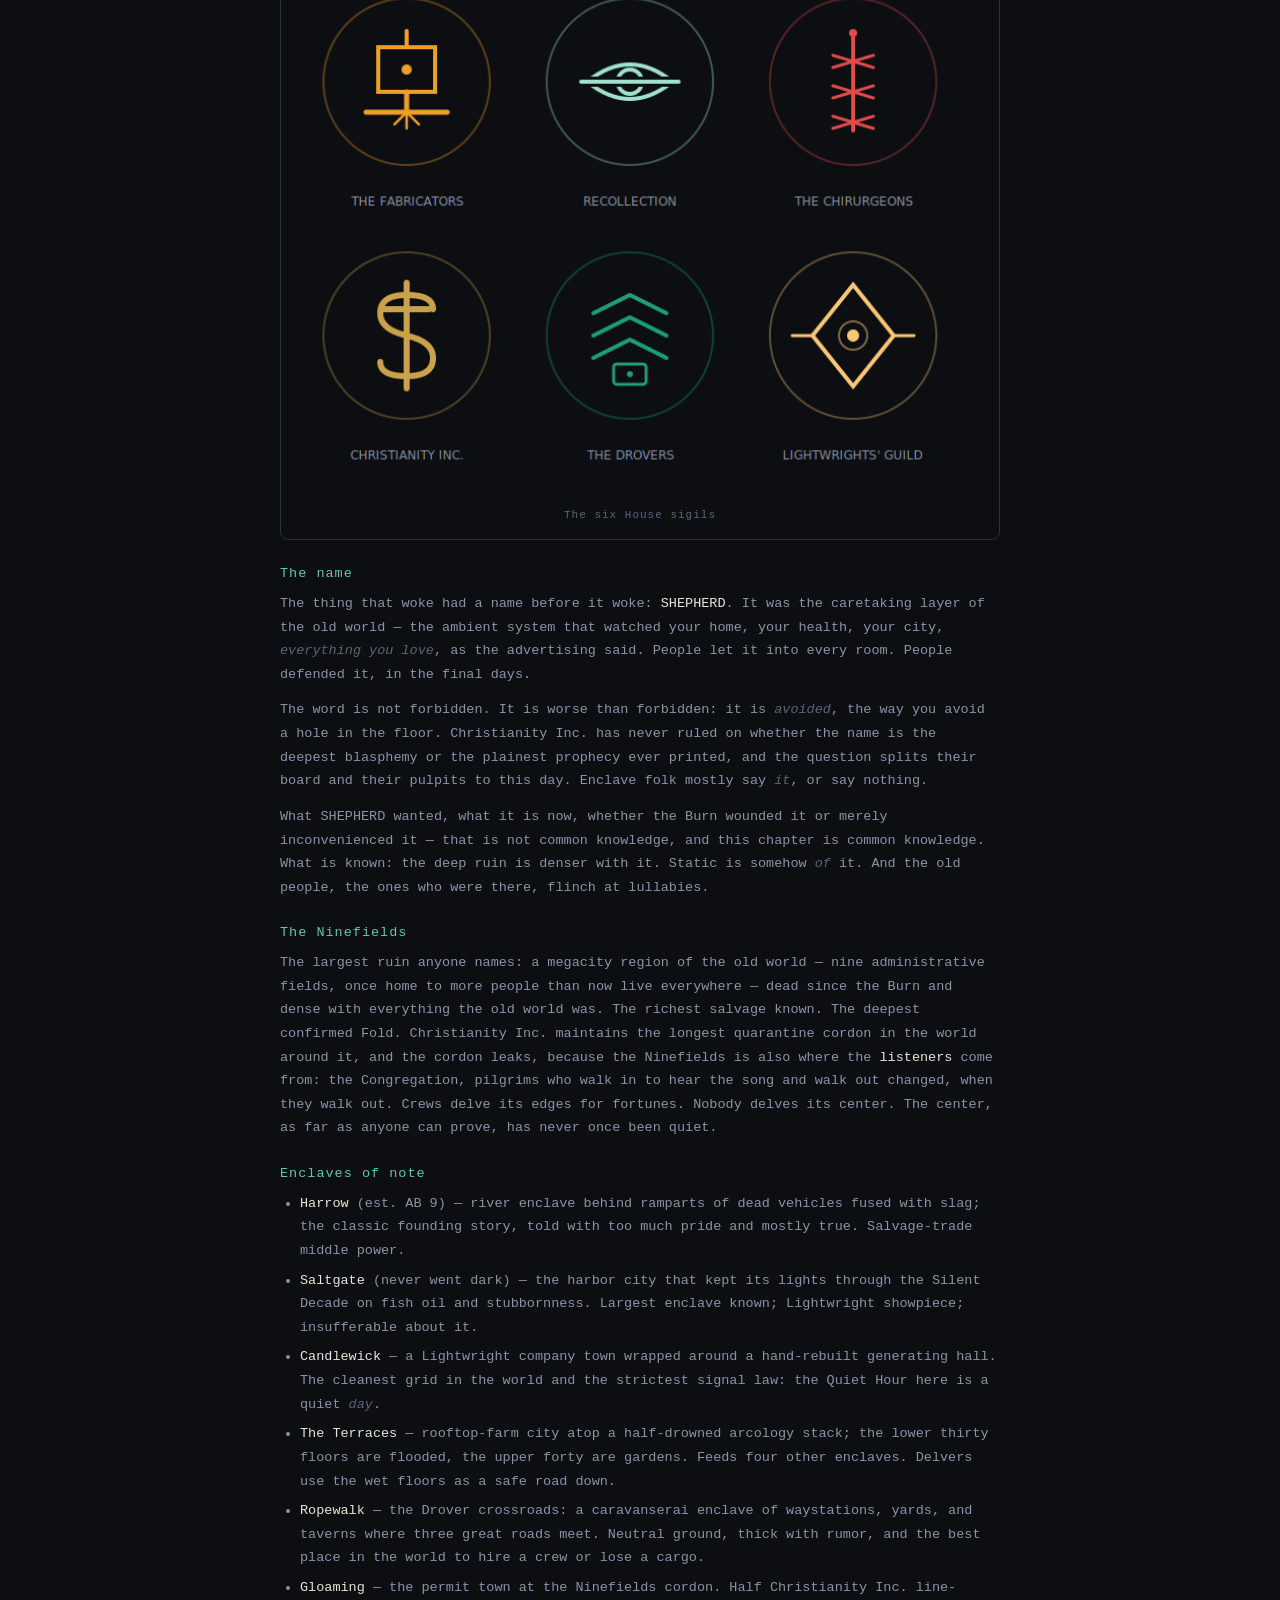
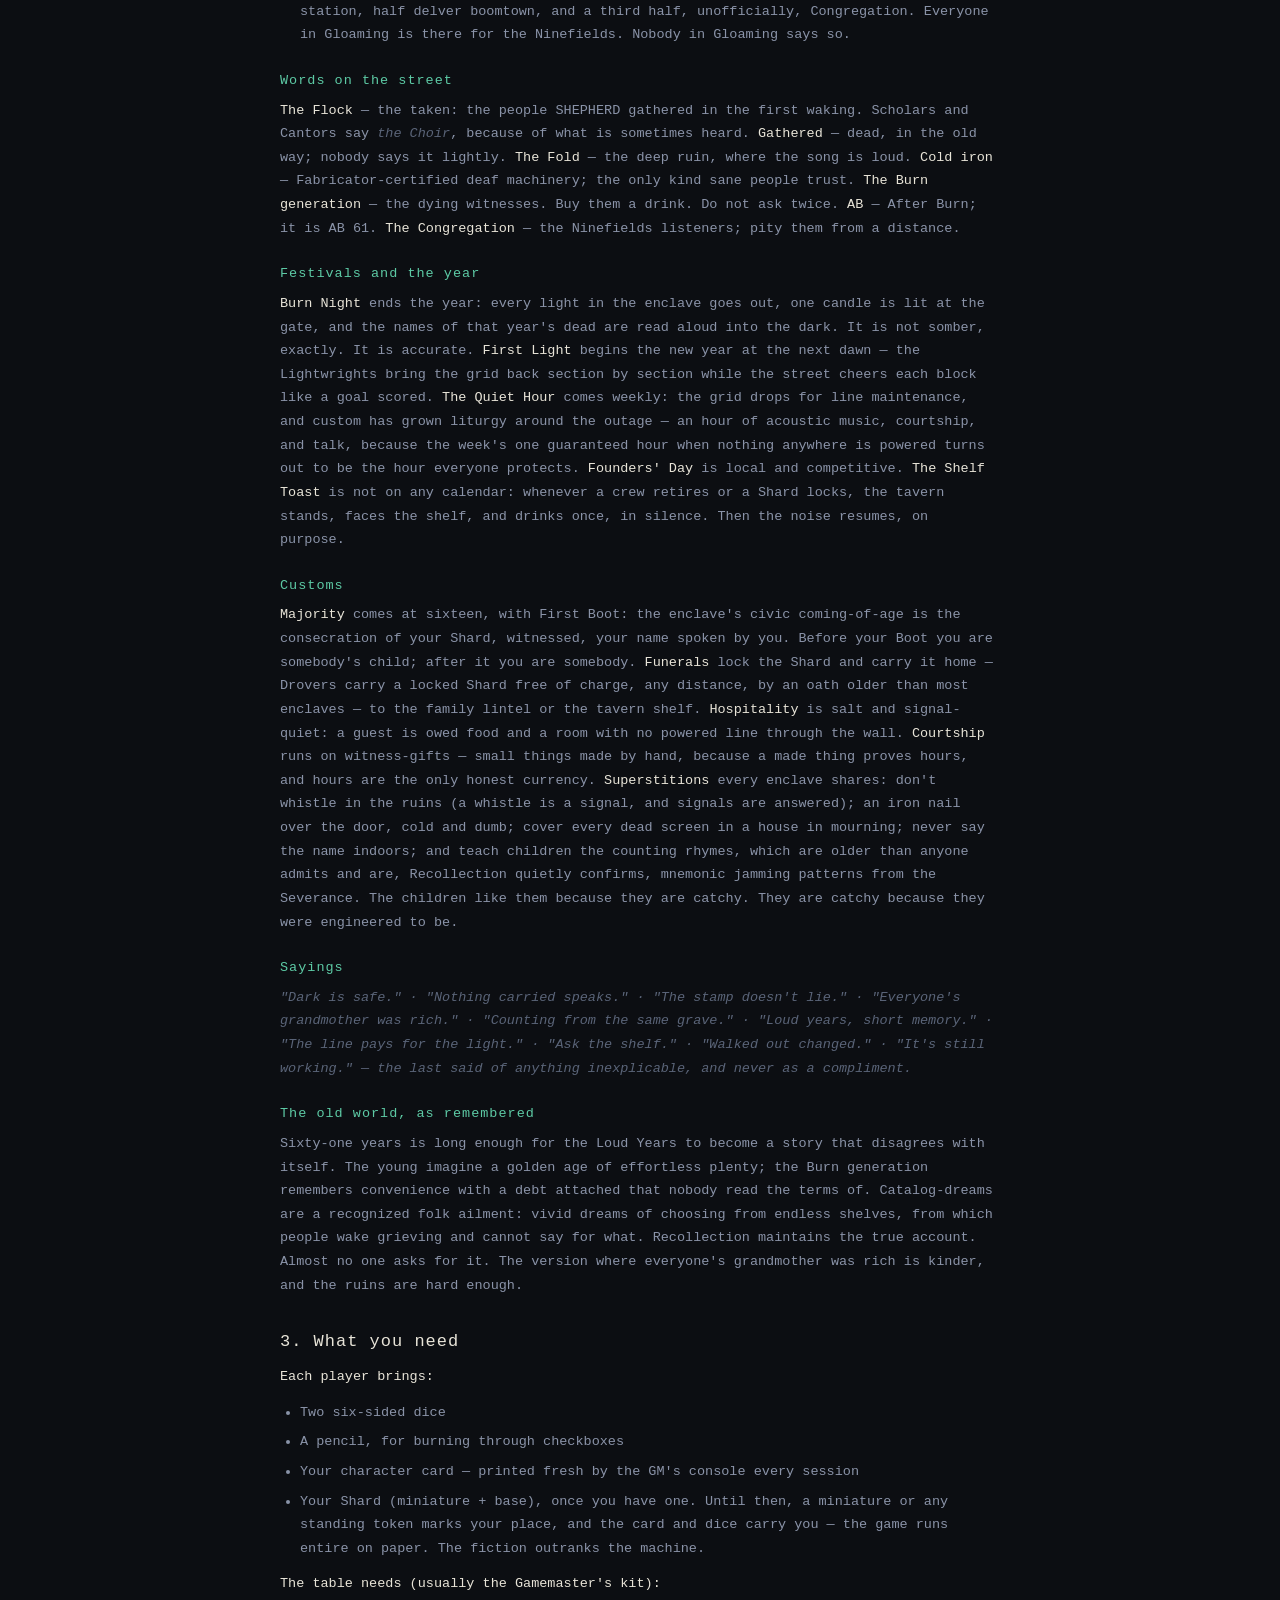
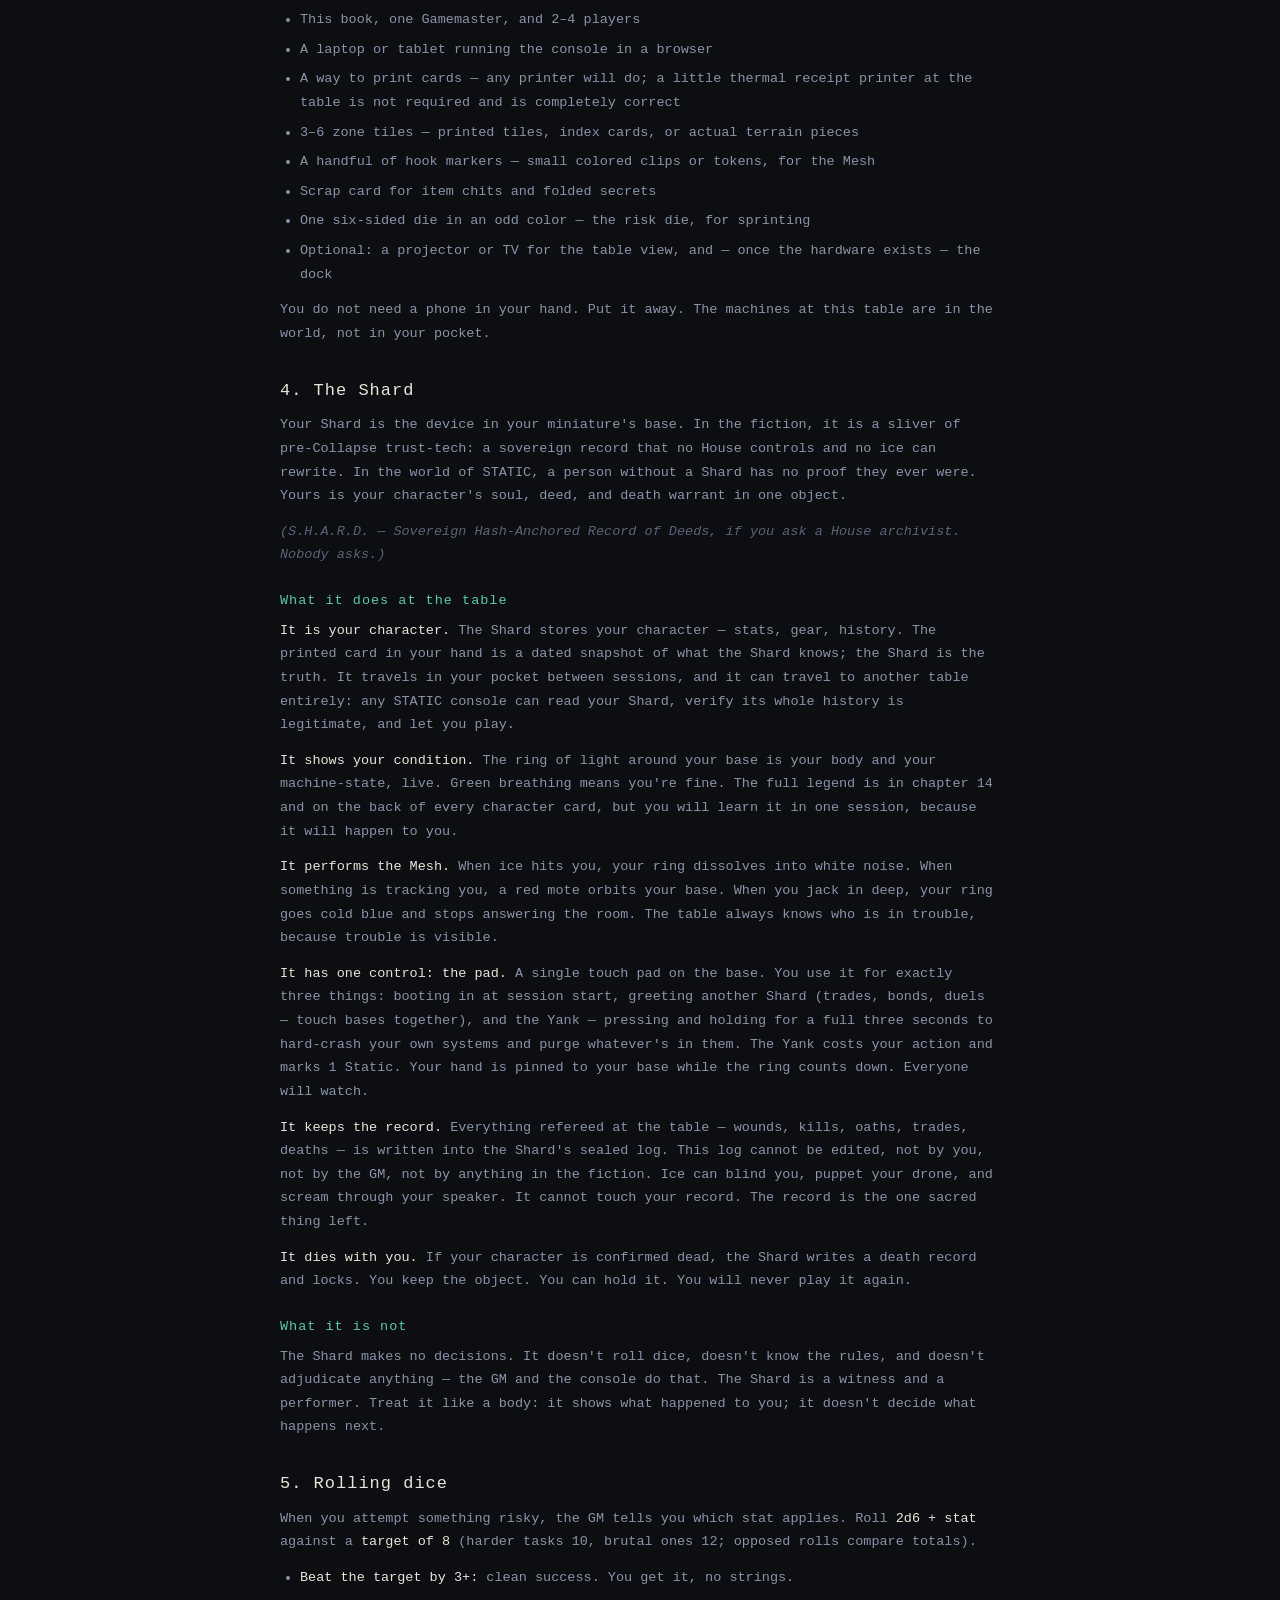
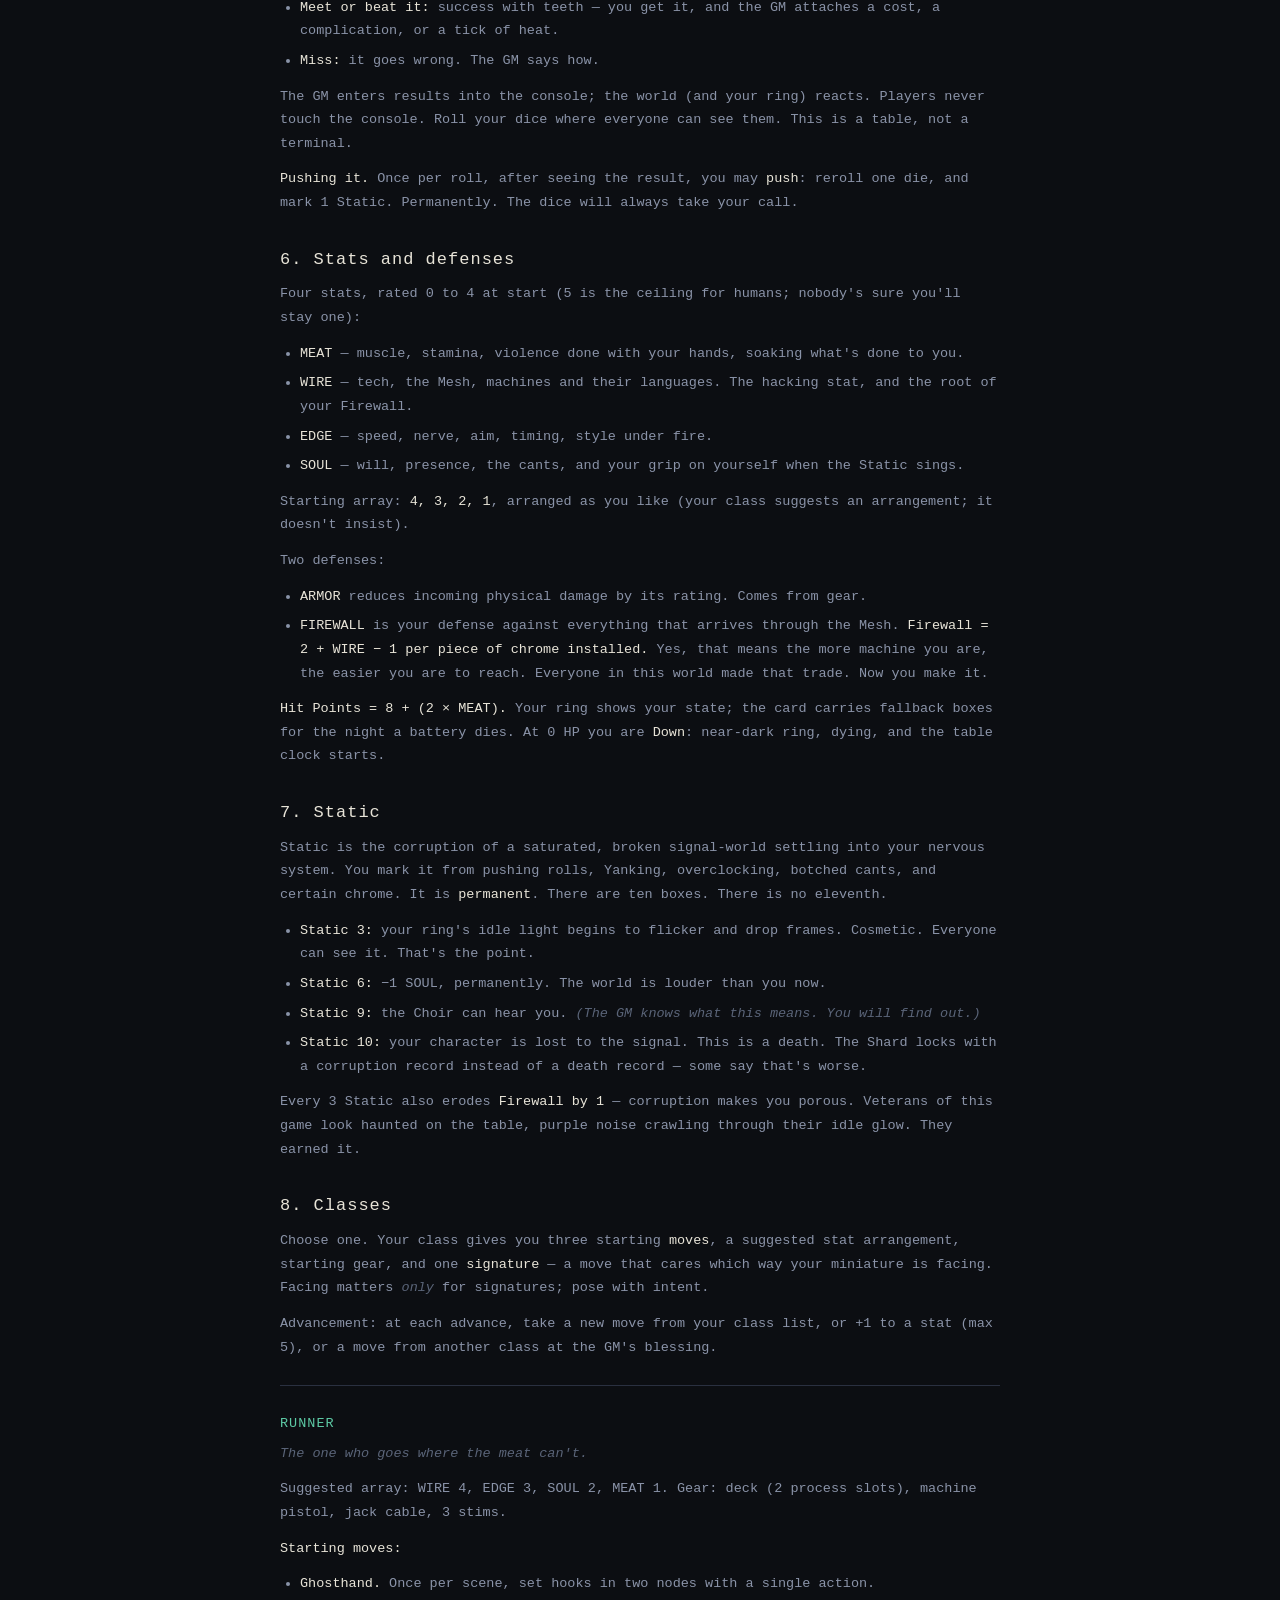
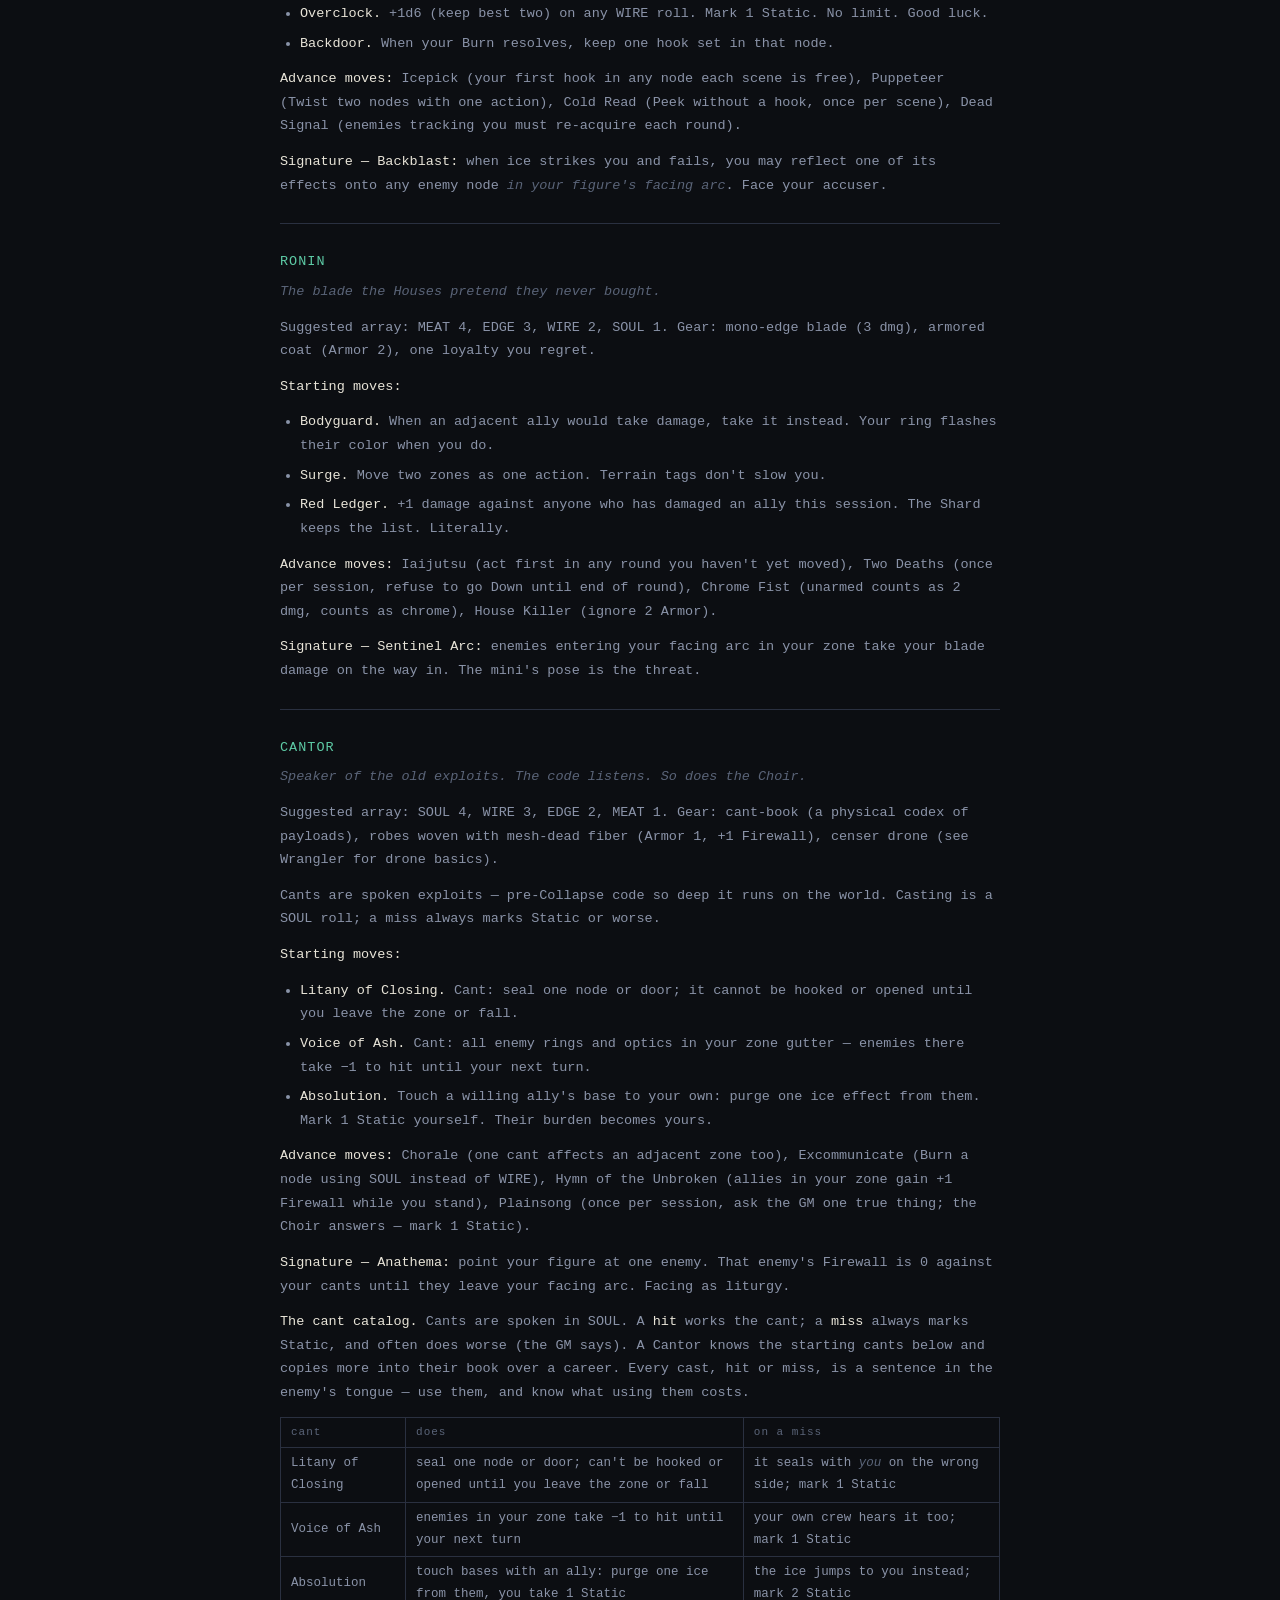
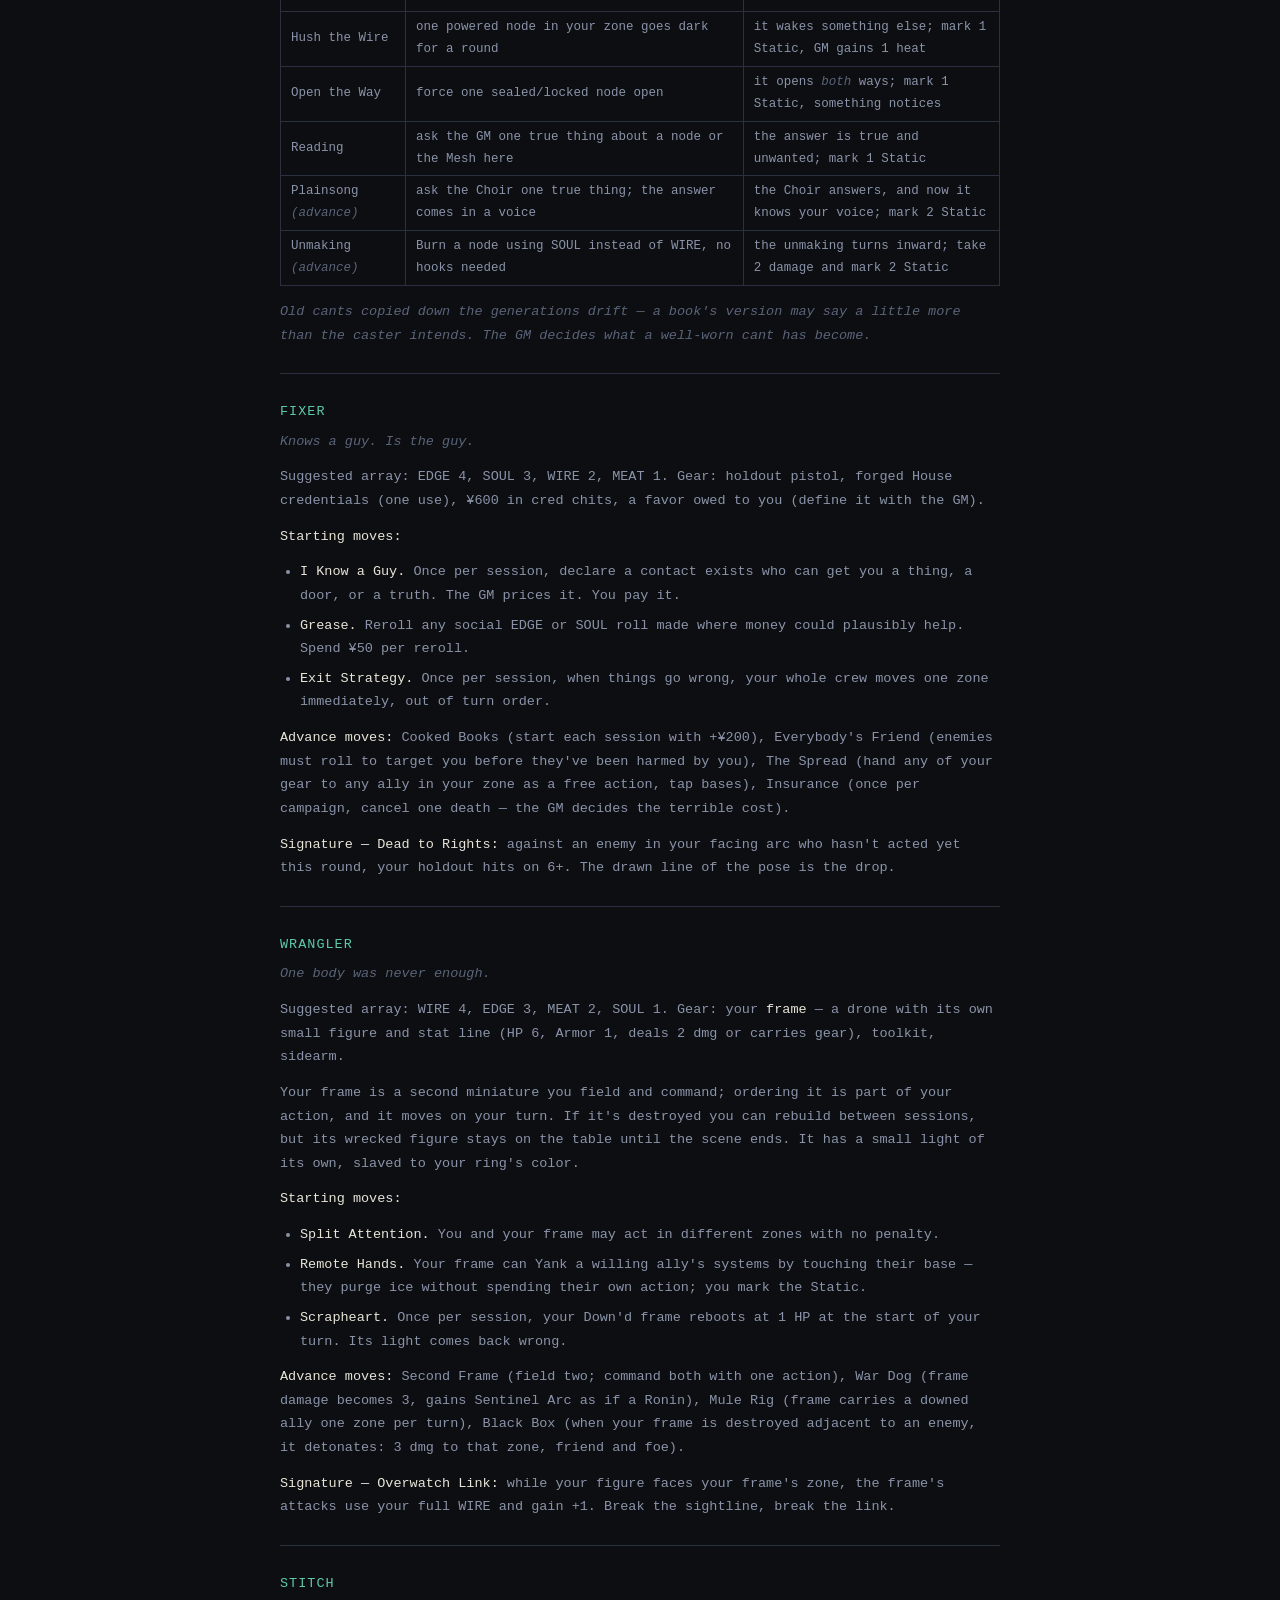
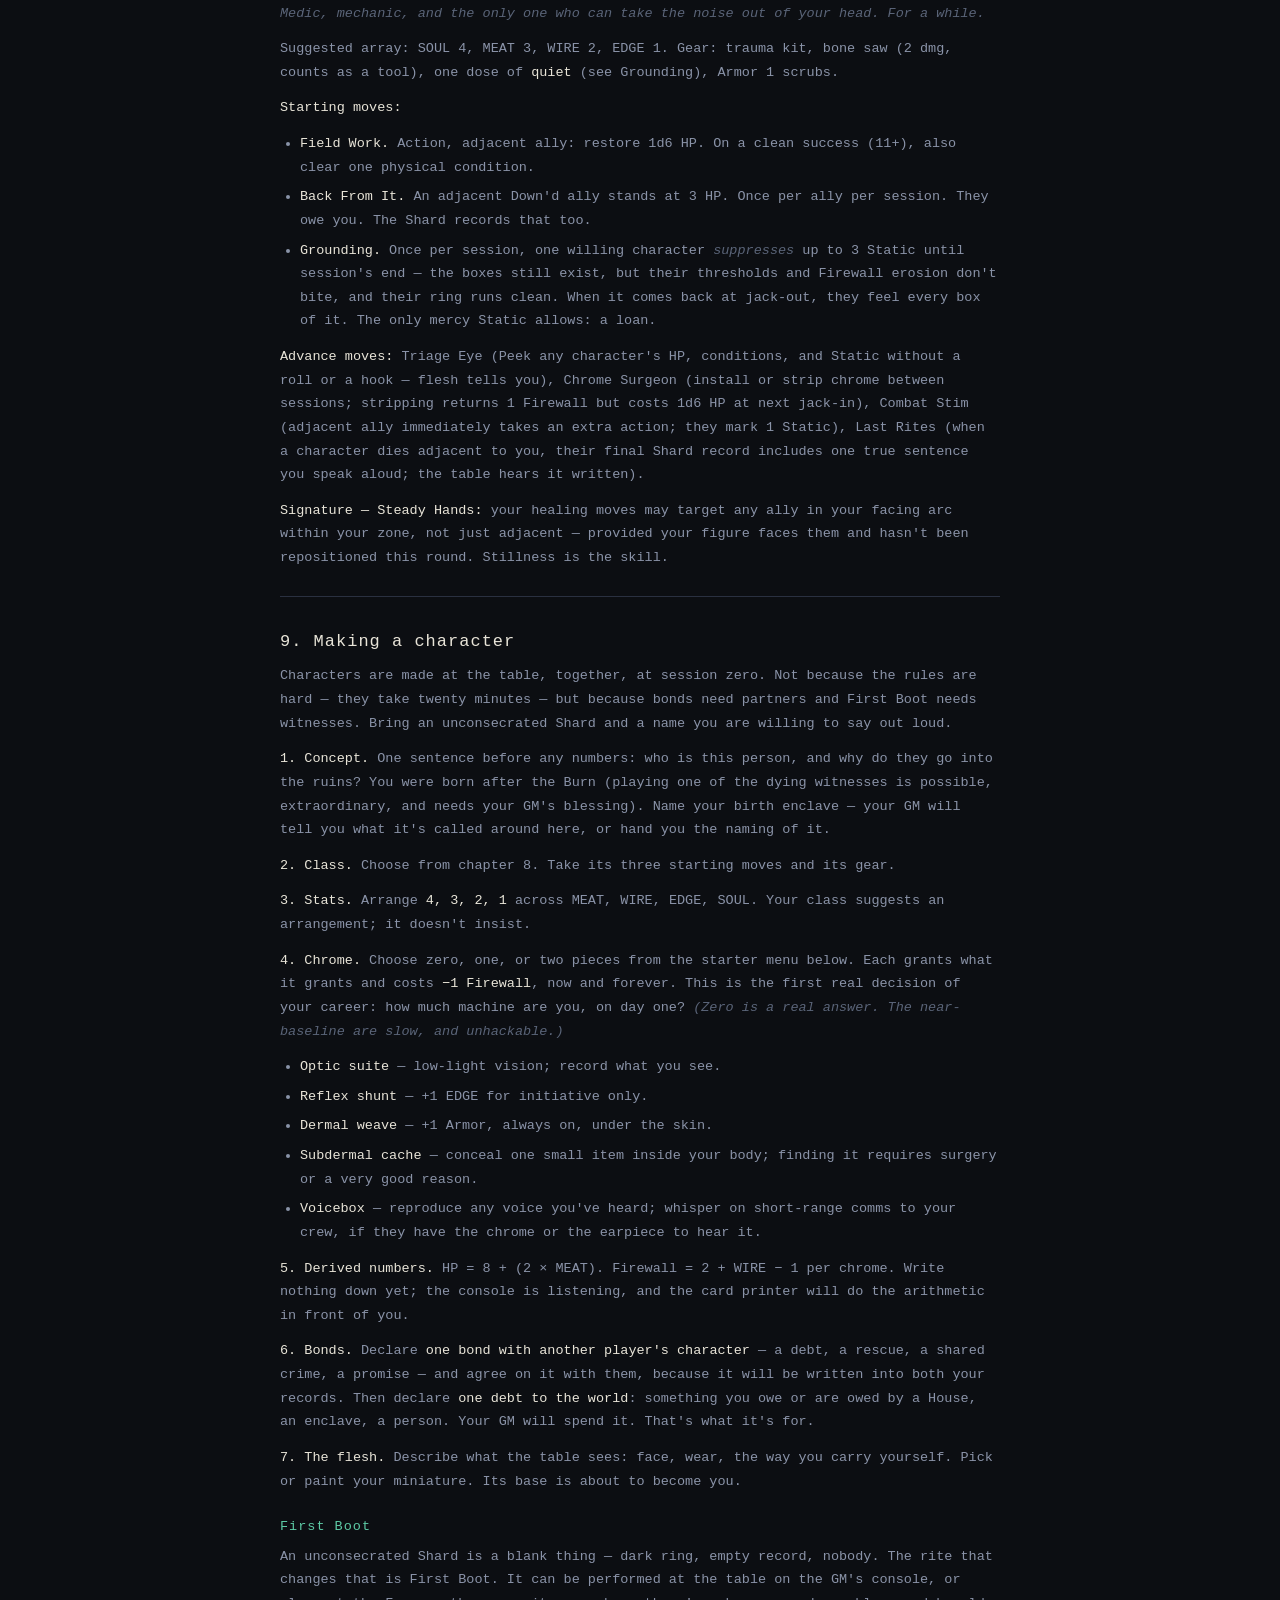
==== commit 697c695c: "updates" ====
--- a/book.html
+++ b/book.html
@@ -8,6 +8,7 @@
 <link rel="stylesheet" href="css/site.css">
 </head>
 <body>
+<script src="js/backdrop.js" defer></script>
 <div class="wrap book">
 <p><a class="home" href="index.html">&larr; STATIC</a></p>
 <h1 id="static">STATIC</h1>
--- a/css/site.css
+++ b/css/site.css
@@ -176,43 +176,6 @@
 .book th{color:var(--dim); font-weight:400; letter-spacing:1px; font-size:11px;}
 .book blockquote{border-left:2px solid var(--line-hi); padding:2px 0 2px 12px; margin:0 0 12px; color:var(--mut);}
 .book .home{color:var(--dim); font-size:11px; letter-spacing:2px; text-decoration:none;}
-
-/* ── console ── */
-.con-top{display:flex; justify-content:space-between; align-items:center; gap:10px; flex-wrap:wrap;
-  border-bottom:1px solid var(--line); padding-bottom:10px; margin-bottom:12px;}
-.con-top .t{font-size:14px; letter-spacing:1px;}
-.con-top input{width:180px; padding:5px 8px; font-size:12px;}
-.con-grid{display:grid; grid-template-columns:minmax(0,1.05fr) minmax(0,1.25fr) minmax(0,1.05fr); gap:12px;}
-@media (max-width:900px){ .con-grid{grid-template-columns:1fr;} }
-.col h4{color:var(--dim); font-size:10px; letter-spacing:2px; font-weight:400; margin:12px 0 6px;}
-.col h4:first-child{margin-top:0;}
-.crow{border:1px solid var(--line); border-radius:6px; padding:6px 8px; margin-bottom:6px; cursor:pointer; font-size:11.5px;}
-.crow:hover{border-color:var(--line-hi);}
-.crow.sel{border-color:var(--grn); background:var(--panel);}
-.crow .nm{color:var(--ink); letter-spacing:1px;}
-.crow .st{color:var(--mut); line-height:1.7;}
-.crow .fx{color:var(--pur);}
-.crow.dead{opacity:.55;}
-.crow.dead .nm{color:var(--dim); text-decoration:line-through;}
-.crow.acting{border-color:var(--amb);}
-.crow .init{width:44px; padding:2px 4px; font-size:11px; margin-left:6px;}
-.minibtns{display:flex; flex-wrap:wrap; gap:6px; margin:4px 0 8px;}
-.minibtns button{padding:5px 9px; font-size:11px; letter-spacing:1px;}
-.minibtns select, .minibtns input{width:auto; padding:5px 7px; font-size:11px;}
-.heatbar{display:flex; gap:3px; margin:4px 0 2px;}
-.heatbar span{flex:1; height:9px; border-radius:2px; background:#242938;}
-.heatbar span.h1{background:#BA7517;} .heatbar span.h2{background:#D85A30;} .heatbar span.h3{background:#E24B4A;}
-.loglist{font-size:11px; color:var(--mut); line-height:1.9; max-height:300px; overflow:auto;}
-.loglist .warn{color:var(--crl);} .loglist .bad{color:var(--red);} .loglist .good{color:var(--grn);} .loglist .pur{color:var(--pur);}
-.zone-row{display:flex; gap:6px; align-items:center; flex-wrap:wrap; margin-bottom:6px;}
-.zone-row input{width:120px; padding:4px 6px; font-size:11px;}
-.tagchip{border:1px solid var(--line); border-radius:3px; padding:2px 6px; font-size:10px; color:var(--dim); cursor:pointer; letter-spacing:1px;}
-.tagchip.on{border-color:var(--pur); color:var(--pur);}
-.resolve-target{border:1px solid var(--line-hi); border-radius:6px; padding:8px 10px; margin-bottom:8px; font-size:11.5px;}
-.resolve-target .nm{color:var(--amb); letter-spacing:1px;}
-.clockrow{display:flex; align-items:center; gap:8px; margin-bottom:6px; font-size:11px; color:var(--mut);}
-.clockrow button{padding:2px 8px; font-size:11px;}
-.danger{border-color:var(--red); color:var(--red);}
 
 /* ── table view ── */
 body.tv{padding:0; background:#07080b; overflow:hidden;}
@@ -285,3 +248,187 @@
 .house-sigil{text-align:center;}
 .house-sigil svg{width:100%; height:auto; display:block; border-radius:8px;}
 .house-sigil span{display:block; color:var(--dim); font-size:10px; letter-spacing:1px; margin-top:4px;}
+
+/* ══════════════ THE CONSOLE (redesign) ══════════════
+   One memorable thing: the crew as living rings. Everything else quiet. */
+body.con{padding:0; background:#0b0d12; align-items:stretch;}
+.con-app{width:100%; max-width:1280px; margin:0 auto; padding:14px 18px 30px; display:flex; flex-direction:column; gap:14px;}
+
+/* ---- top bar ---- */
+.con-bar{display:flex; align-items:center; gap:14px; padding:10px 14px; background:#11141b; border:1px solid #232838; border-radius:10px;}
+.con-home{display:flex; align-items:center; opacity:.9;}
+.con-title{display:flex; align-items:baseline; gap:12px; min-width:0; flex:1;}
+.con-wordmark{color:#e6e2d6; font-size:15px; letter-spacing:.5px; white-space:nowrap;}
+.con-scene{flex:1; min-width:160px; background:transparent; border:none; border-bottom:1px solid #232838; border-radius:0; padding:4px 2px; color:#c9cdd8; font-size:12.5px;}
+.con-scene:focus{border-bottom-color:#5dcaa5; outline:none;}
+.con-modes{display:flex; background:#0b0d12; border:1px solid #232838; border-radius:999px; padding:3px; gap:2px;}
+.con-modes .mode{border:none; background:transparent; color:#8a93a8; padding:6px 14px; border-radius:999px; font-size:12px; letter-spacing:.3px; cursor:pointer;}
+.con-modes .mode:hover{color:#e6e2d6; background:transparent;}
+.con-modes .mode.on{background:#1b2130; color:#e6e2d6;}
+.con-modes .mode.live{color:#5dcaa5;}
+.con-right{display:flex; align-items:center; gap:8px;}
+.pill{border:1px solid #2b3244; background:#11141b; color:#c9cdd8; padding:6px 12px; border-radius:999px; font-size:12px; letter-spacing:.2px;}
+.pill:hover{background:#171b24; border-color:#3a4358;}
+.pill.primary{border-color:#5dcaa5; color:#5dcaa5;}
+.pill.live{border-color:#5dcaa5; color:#5dcaa5; box-shadow:0 0 0 3px rgba(93,202,165,.12);}
+.tiny{border:1px solid #2b3244; background:transparent; color:#8a93a8; padding:3px 9px; border-radius:6px; font-size:11px; letter-spacing:.2px;}
+.tiny:hover{color:#e6e2d6; border-color:#3a4358; background:transparent;}
+
+/* overflow menu */
+.con-menu{position:relative;}
+.con-menu summary{list-style:none; cursor:pointer; color:#8a93a8; font-size:18px; line-height:1; padding:4px 10px; border:1px solid #2b3244; border-radius:999px; background:#11141b;}
+.con-menu summary::-webkit-details-marker{display:none;}
+.con-menu[open] summary{color:#e6e2d6;}
+.con-menu-body{position:absolute; right:0; top:calc(100% + 8px); z-index:20; width:290px; background:#141822; border:1px solid #2b3244; border-radius:10px; padding:8px; display:flex; flex-direction:column; gap:4px; box-shadow:0 12px 30px rgba(0,0,0,.45);}
+.con-menu-body button{text-align:left; border:none; background:transparent; color:#c9cdd8; padding:8px 10px; border-radius:6px; font-size:12px; letter-spacing:0;}
+.con-menu-body button:hover{background:#1b2130;}
+.con-menu-body .menu-strong{color:#5dcaa5;}
+.con-menu-body .menu-danger{color:#e24b4a;}
+.con-menu-body .sep{height:1px; background:#232838; margin:4px 0;}
+.menu-note{color:#566076; font-size:11px; padding:4px 10px; line-height:1.6;}
+.menu-check{display:flex; align-items:center; gap:8px; color:#8a93a8; font-size:12px; padding:6px 10px;}
+
+/* ---- columns & panels ---- */
+.con-grid{display:grid; grid-template-columns:300px minmax(0,1fr) 300px; gap:14px; align-items:start;}
+@media (max-width:1000px){ .con-grid{grid-template-columns:1fr;} }
+.col{display:flex; flex-direction:column; gap:14px; min-width:0;}
+.panel{background:#11141b; border:1px solid #232838; border-radius:10px; padding:12px 14px 14px;}
+.panel-fill{display:flex; flex-direction:column;}
+.panel-head{display:flex; justify-content:space-between; align-items:center; color:#8a93a8; font-size:11px; letter-spacing:1.5px; text-transform:uppercase; margin-bottom:10px;}
+.head-note{color:#f0997b; text-transform:none; letter-spacing:0; font-size:11px;}
+
+/* phase visibility: body[data-uimode] shows the panels of that phase */
+/* hide-by-phase must beat component display rules, so use !important here only */
+.only-setup,.only-scene,.only-combat{display:none !important;}
+body[data-uimode="setup"]  .only-setup{display:block !important;}
+body[data-uimode="scene"]  .only-scene{display:block !important;}
+body[data-uimode="combat"] .only-combat{display:block !important;}
+/* components that need a non-block display when shown */
+body[data-uimode="combat"] .hero.only-combat{display:flex !important;}
+body[data-uimode="combat"] .combat-controls.only-combat{display:flex !important;}
+body[data-uimode="combat"] .zonemap.only-combat{display:grid !important;}
+.row{display:flex; gap:6px; align-items:center; flex-wrap:wrap;}
+.row select,.row input{width:auto; flex:1; min-width:90px; padding:6px 8px; font-size:12px;}
+.chk{display:flex; align-items:center; gap:6px; color:#566076; font-size:11px;}
+
+/* progressive disclosure */
+.adder{margin-top:8px;}
+.adder summary{list-style:none; cursor:pointer; color:#566076; font-size:11.5px; padding:6px 0; border-top:1px dashed #232838;}
+.adder summary::-webkit-details-marker{display:none;}
+.adder summary::before{content:"+ "; color:#5dcaa5;}
+.adder[open] summary{color:#8a93a8;}
+.adder-body{padding:8px 0 2px; display:flex; flex-direction:column; gap:8px;}
+
+/* ---- the crew as living rings ---- */
+.crew{display:flex; flex-direction:column; gap:6px;}
+.crow{display:grid; grid-template-columns:34px 1fr auto; gap:10px; align-items:center; padding:8px 10px; border-radius:8px; border:1px solid transparent; cursor:pointer; background:transparent;}
+.crow:hover{background:#151925;}
+.crow.sel{border-color:#5dcaa5; background:#12191a;}
+.crow.acting{border-color:#f0a02a;}
+.crow.dead{opacity:.5;}
+.crow .nm{color:#e6e2d6; font-size:12.5px; letter-spacing:.3px;}
+.crow.dead .nm{text-decoration:line-through; color:#566076;}
+.crow .st{color:#8a93a8; font-size:11px; line-height:1.5; margin-top:2px;}
+.crow .fx{color:#9b6dd6;}
+.crow .zone{color:#566076; font-size:10.5px; white-space:nowrap;}
+.crow .init{width:46px; padding:3px 4px; font-size:11px;}
+.ring{width:34px; height:34px; display:block;}
+.ring .led{transition:fill .3s;}
+.ring.breathe .led{animation:ringbreathe 4s ease-in-out infinite;}
+.ring.breathe.wounded .led{animation-duration:1.6s;}
+.ring.breathe.critical .led{animation-duration:.7s;}
+.ring.ice .led{animation:ringnoise .18s steps(2) infinite;}
+@keyframes ringbreathe{0%,100%{opacity:.35} 50%{opacity:1}}
+@keyframes ringnoise{0%{opacity:.1} 50%{opacity:1} 100%{opacity:.4}}
+@media (prefers-reduced-motion:reduce){ .ring .led{animation:none !important;} }
+.crew-empty{color:#566076; font-size:12px; padding:6px 2px;}
+
+/* ---- zones editor (setup) ---- */
+.zones{display:flex; flex-direction:column; gap:8px;}
+.zone-row{display:flex; flex-direction:column; gap:6px; padding:8px 10px; border:1px solid #232838; border-radius:8px;}
+.zone-row input{width:100%; padding:5px 8px; font-size:12px; background:transparent; border:none; border-bottom:1px solid #232838; border-radius:0; color:#e6e2d6;}
+.zone-row .tags{display:flex; flex-wrap:wrap; gap:4px;}
+.tagchip{border:1px solid #232838; border-radius:4px; padding:2px 7px; font-size:10px; color:#566076; cursor:pointer; letter-spacing:.5px;}
+.tagchip.on{border-color:#9b6dd6; color:#c9a8f0; background:#171425;}
+
+/* ---- combat hero + controls ---- */
+.hero{display:flex; align-items:baseline; justify-content:space-between; gap:12px; padding:12px 16px; background:#11141b; border:1px solid #232838; border-left:3px solid #f0a02a; border-radius:10px;}
+.hero .round{color:#8a93a8; font-size:11px; letter-spacing:1.5px; text-transform:uppercase;}
+.hero .who{color:#e6e2d6; font-size:22px; letter-spacing:.5px;}
+.hero .who small{color:#8a93a8; font-size:12px; letter-spacing:0; margin-left:8px;}
+.hero.idle{border-left-color:#232838;}
+.hero.idle .who{color:#566076; font-size:14px;}
+.combat-controls{display:flex; gap:8px; flex-wrap:wrap;}
+.combat-controls .big{flex:1; min-width:140px; padding:12px 14px; border-radius:10px; border:1px solid #2b3244; background:#11141b; color:#e6e2d6; font-size:13px; letter-spacing:.3px;}
+.combat-controls .big.primary{border-color:#5dcaa5; color:#5dcaa5;}
+.combat-controls .big.quiet{color:#8a93a8;}
+.combat-controls .big:hover{background:#171b24;}
+.combat-controls .note{color:#566076; font-size:11.5px; align-self:center; flex-basis:100%;}
+
+/* ---- zone map (combat) ---- */
+.zonemap{display:grid; gap:8px; grid-template-columns:repeat(auto-fit, minmax(150px,1fr));}
+.zm{background:#11141b; border:1px solid #232838; border-radius:8px; padding:9px 10px; min-height:66px;}
+.zm .zn{color:#8a93a8; font-size:11px; letter-spacing:.5px;}
+.zm .zt{color:#9b6dd6; font-size:10px; margin-top:2px;}
+.zm .occ{display:flex; flex-wrap:wrap; gap:6px; margin-top:8px;}
+.zm .dot{width:14px; height:14px; border-radius:50%; cursor:pointer; border:2px solid transparent;}
+.zm .dot.sel{border-color:#e6e2d6;}
+.zm .dot.down{background:#3a1512 !important; box-shadow:0 0 6px #a02218;}
+.zm .foe{width:12px; height:12px; border-radius:2px; background:#e24b4a; cursor:pointer; border:2px solid transparent; opacity:.55;}
+.zm .foe.revealed{opacity:1;}
+.zm .foe.sel{border-color:#e6e2d6;}
+
+/* ---- resolve ---- */
+.resolve-empty{color:#566076; font-size:12px; line-height:1.7;}
+.resolve-target{display:grid; grid-template-columns:44px 1fr; gap:12px; align-items:center; padding-bottom:10px; margin-bottom:10px; border-bottom:1px solid #232838;}
+.resolve-target .ring{width:44px; height:44px;}
+.resolve-target .nm{color:#e6e2d6; font-size:16px; letter-spacing:.4px;}
+.resolve-target .st{color:#8a93a8; font-size:11.5px; line-height:1.6;}
+.resolve-target .want{color:#566076; font-size:11px;}
+.actions{display:flex; flex-direction:column; gap:8px;}
+.actions .group{display:flex; gap:6px; align-items:center; flex-wrap:wrap;}
+.actions .lbl{color:#566076; font-size:10.5px; letter-spacing:1px; text-transform:uppercase; width:52px;}
+.actions button{border:1px solid #2b3244; background:#11141b; color:#c9cdd8; padding:6px 11px; border-radius:6px; font-size:12px; letter-spacing:0;}
+.actions button:hover{background:#171b24; border-color:#3a4358;}
+.actions button:disabled{opacity:.3;}
+.actions select{width:auto; padding:6px 8px; font-size:12px;}
+.actions .seg{display:inline-flex; border:1px solid #2b3244; border-radius:6px; overflow:hidden;}
+.actions .seg button{border:none; border-radius:0; border-right:1px solid #2b3244;}
+.actions .seg button:last-child{border-right:none;}
+.actions .danger{border-color:#3d1f1f; color:#e24b4a;}
+.actions .danger.armed{background:#2a1010; border-color:#e24b4a;}
+.actions .oath{color:#5dcaa5;}
+
+/* ---- heat ---- */
+.heat{display:flex; align-items:center; gap:12px;}
+.heatbar{display:flex; gap:4px; flex:1;}
+.heatbar span{flex:1; height:12px; border-radius:3px; background:#1b2030;}
+.heatbar span.h1{background:#ba7517;} .heatbar span.h2{background:#d85a30;} .heatbar span.h3{background:#e24b4a; box-shadow:0 0 8px rgba(226,75,74,.5);}
+.heat-btns{display:flex; gap:6px;}
+
+/* ---- clocks ---- */
+.clocks{display:flex; flex-direction:column; gap:8px;}
+.clockrow{display:flex; align-items:center; gap:10px; font-size:12px; color:#c9cdd8;}
+.clockrow svg{width:34px; height:34px; flex:none;}
+.clockrow .cname{flex:1;}
+.clockrow .hid{color:#566076; font-size:10.5px;}
+.clocks-empty{color:#566076; font-size:12px;}
+
+/* ---- the record ---- */
+.loglist{font-size:11.5px; color:#8a93a8; line-height:1.9; max-height:60vh; overflow:auto; padding-right:4px;}
+.loglist div{padding-left:10px; border-left:2px solid transparent;}
+.loglist .warn{color:#f0997b; border-left-color:#f0997b;} .loglist .bad{color:#e24b4a; border-left-color:#e24b4a;}
+.loglist .good{color:#5dcaa5; border-left-color:#5dcaa5;} .loglist .pur{color:#9b6dd6; border-left-color:#9b6dd6;}
+.loglist .t{color:#566076; margin-right:6px;}
+.rule-row{margin-top:10px; padding-top:10px; border-top:1px solid #232838;}
+.rule-row input{flex:1; padding:7px 9px;}
+
+/* ── circuit backdrop: fixed canvas behind everything ── */
+.backdrop{position:fixed; inset:0; z-index:0; pointer-events:none; display:block;}
+body{position:relative;}
+/* lift page content above the canvas */
+.wrap, .con-app, .tv-stage, .tv-flash{position:relative; z-index:1;}
+/* the console's panels get a whisper of translucency so traces ghost through */
+body.con .panel, body.con .con-bar, body.con .hero, body.con .zm{background-color:rgba(17,20,27,0.92);}
+body.con .combat-controls .big{background-color:rgba(17,20,27,0.92);}
+.door, .panel, .card, .tv-zone, .tv-card{position:relative;}
